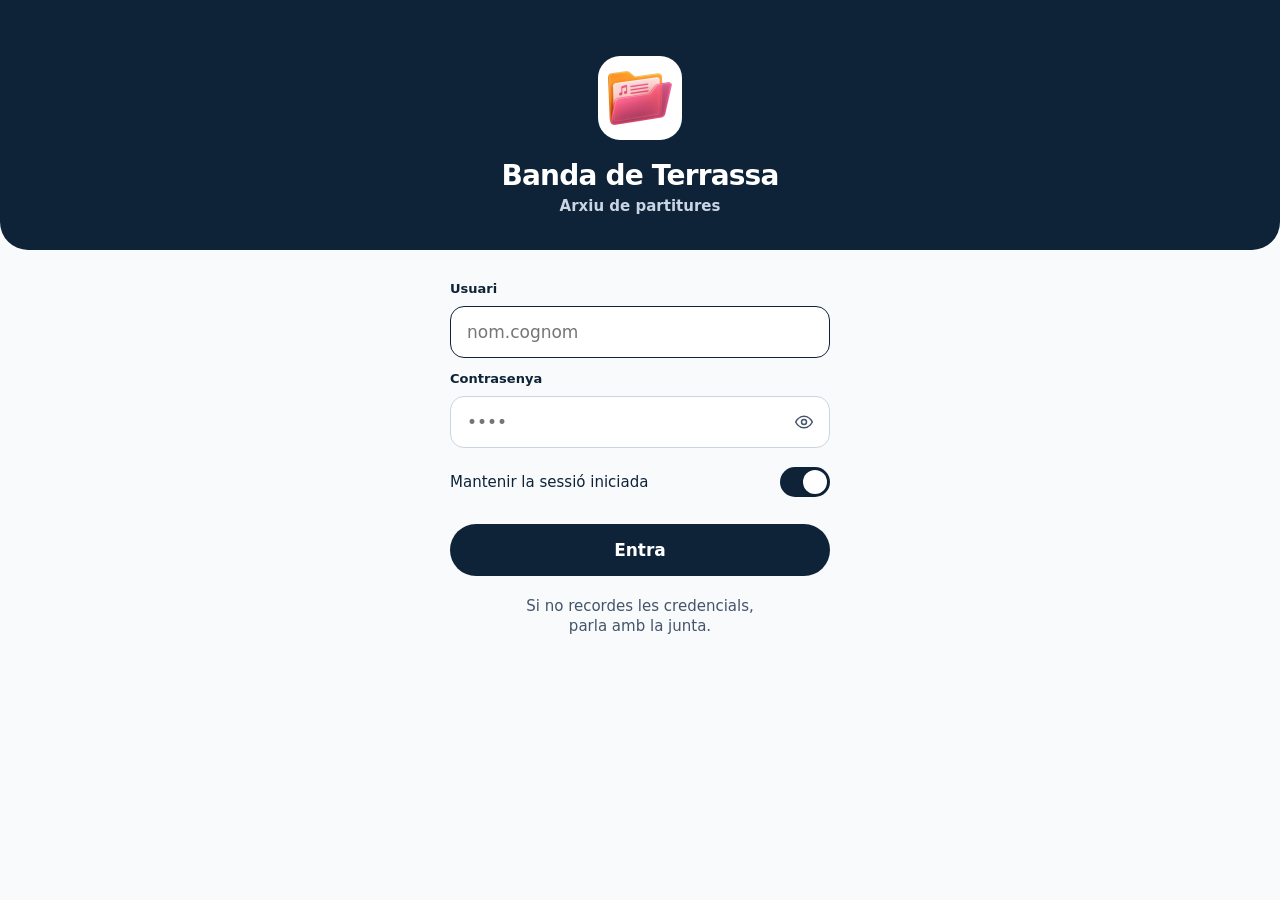
==== index.html @ 01f43d54 "Add files via upload" ====
<!doctype html>
<html lang="ca"><head>
<meta charset="utf-8">
<meta name="viewport" content="width=device-width, initial-scale=1, viewport-fit=cover">
<meta name="theme-color" content="#0E2338">
<title>Arxiu · Banda de Terrassa</title>
<link rel="icon" type="image/png" sizes="16x16" href="favicon-16.png">
<link rel="icon" type="image/png" sizes="32x32" href="favicon-32.png">
<link rel="icon" type="image/png" sizes="192x192" href="favicon-192.png">
<link rel="apple-touch-icon" href="apple-touch-icon.png">
<meta name="apple-mobile-web-app-title" content="Arxiu">
<style>
:root{
  --navy:#0E2338; --bg:#F8FAFC; --surface:#FFFFFF; --ink:#0E2338; --ink-2:#44546A; --ink-3:#586578;
  --rule:#E2E8F0; --line:#CBD5E1; --band:#E6ECF3;
  --ok:#17784A; --warn:#B8860B; --warn-t:#7A5500; --warn-bg:#FBF1D4; --bad:#B3121F; --bad-bg:#FBE4E6;
  --sf:-apple-system,BlinkMacSystemFont,"SF Pro Text","SF Pro Display",system-ui,"Segoe UI",Roboto,sans-serif;
  --shadow-sm:0 1px 2px rgba(14,35,56,.08); --shadow-lg:0 8px 24px rgba(14,35,56,.18), 0 1px 3px rgba(14,35,56,.12);
  --ease-spring:cubic-bezier(.34,1.56,.64,1); --ease-out:cubic-bezier(.16,1,.3,1);
  --safe-t:env(safe-area-inset-top,0px); --safe-b:env(safe-area-inset-bottom,0px);
  color-scheme:light;
}
*{box-sizing:border-box;-webkit-tap-highlight-color:transparent}
html{-webkit-text-size-adjust:100%}
html,body{margin:0;padding:0;background:var(--bg);color:var(--ink);font-family:var(--sf);font-size:15px;line-height:1.4;-webkit-font-smoothing:antialiased}
body.locked{overflow:hidden}
button,input,select,textarea{font:inherit;color:inherit}
button{cursor:pointer}
:focus-visible{outline:2px solid var(--navy);outline-offset:2px;border-radius:6px}
h1,h2,h3,p,ul{margin:0}
.hidden{display:none!important}
.ic{width:22px;height:22px;fill:none;stroke:currentColor;stroke-width:1.9;stroke-linecap:round;stroke-linejoin:round;flex:none}

/* ---------- capçalera ---------- */
.top{position:sticky;top:-62px;z-index:20;background:var(--navy);color:#fff;border-radius:0 0 28px 28px;padding:calc(var(--safe-t) + 14px) 20px 18px}
.top-brand{max-width:680px;margin:0 auto;height:44px;display:flex;align-items:center;justify-content:space-between;gap:10px}
.brand{display:flex;align-items:center;gap:10px;min-width:0}
.lg2{width:40px;height:40px;border-radius:11px;background:#fff;display:grid;place-items:center;flex:none}
.lg2 img{width:32px;height:32px;object-fit:contain}
.brand b{display:block;font:700 17px/20px var(--sf);letter-spacing:-.3px;color:#fff;white-space:nowrap;overflow:hidden;text-overflow:ellipsis}
.brand small{display:block;font:600 13px/16px var(--sf);color:#C9D5E4}
.top-act{display:flex;gap:8px;flex:none}
.qm{width:40px;height:40px;border-radius:20px;border:0;background:rgba(255,255,255,.14);color:#fff;display:grid;place-items:center;font:700 19px/1 var(--sf);flex:none;transition:transform .15s var(--ease-spring)}
.qm:active{transform:scale(.92)}
.qm .ic{width:20px;height:20px}
.pt{max-width:680px;margin:14px auto 0;height:46px;border-radius:23px;background:rgba(255,255,255,.12);display:grid;grid-auto-flow:column;grid-auto-columns:1fr;padding:3px;gap:2px}
.pt button{border:0;background:transparent;border-radius:20px;font:700 15px/1 var(--sf);color:#C9D5E4;transition:background .2s var(--ease-out),color .2s}
.pt button.on{background:#fff;color:var(--navy)}
body[data-screen=config] .pt, body[data-screen=registrar] .pt{display:none}
body[data-screen=config] .top{top:0;padding-bottom:22px}
body[data-screen=registrar] .top{display:none}

main{max-width:680px;margin:0 auto;padding:18px 20px calc(var(--safe-b) + 120px);animation:fadeUp .35s var(--ease-out)}
@keyframes fadeUp{from{opacity:0;transform:translateY(8px)}to{opacity:1;transform:none}}
body[data-screen=registrar] main#mainRegistrar{padding-top:calc(var(--safe-t) + 16px)}

/* ---------- barra inferior flotant ---------- */
.fbar{position:fixed;left:50%;transform:translateX(-50%);bottom:calc(var(--safe-b) + 14px);height:64px;border-radius:32px;background:#fff;box-shadow:var(--shadow-lg);display:flex;padding:6px;gap:4px;z-index:30}
.fbar button{width:72px;border:0;border-radius:26px;display:grid;place-items:center;background:transparent;color:var(--ink-3);transition:background .2s var(--ease-out),color .2s}
.fbar button.on{background:var(--navy);color:#fff}
.fbar .ic{width:26px;height:26px}
body[data-screen=registrar] .fbar{display:none}
.savepill{position:fixed;left:50%;transform:translateX(-50%);bottom:calc(var(--safe-b) + 92px);max-width:calc(100vw - 32px);text-align:center;background:var(--navy);color:#fff;font-size:14px;font-weight:600;padding:10px 16px;border-radius:14px;z-index:90;box-shadow:var(--shadow-lg);opacity:0;pointer-events:none;transition:opacity .25s}
.savepill.show{opacity:1}

/* ---------- cerca, comptador, vista ---------- */
.search{position:relative;display:flex;align-items:center;gap:10px;height:48px;border-radius:24px;background:#fff;border:1px solid var(--line);padding:0 8px 0 18px}
.search input{flex:1;min-width:0;border:0;outline:0;background:transparent;font:400 17px/1 var(--sf);height:46px}
.search input::placeholder{color:var(--ink-3)}
.search:focus-within{border-color:var(--navy)}
.search svg{display:none}
.cfgsearch{height:46px;min-width:0}.cfgsearch input{height:44px;font-size:16px;width:100%;min-width:0}
.search button{border:0;background:transparent;font:700 15px/1 var(--sf);color:var(--navy);height:36px;padding:0 10px;border-radius:18px;display:inline-flex;align-items:center;gap:6px;flex:none}
.fbadge{background:var(--navy);color:#fff;border-radius:10px;font-size:11px;min-width:20px;height:20px;padding:0 6px;display:inline-grid;place-items:center}
.cnt{font:400 13px/18px var(--sf);color:var(--ink-3);margin:10px 4px 0}
.lhrow{display:flex;align-items:center;justify-content:space-between;gap:10px;min-height:48px;padding:6px 0 4px}
.af{font:700 15px/20px var(--sf);min-width:0;display:flex;gap:10px;align-items:baseline;flex:1}
.aft{min-width:0;overflow:hidden;text-overflow:ellipsis;white-space:nowrap;color:var(--ink-2);font-weight:600}
.af button{flex:none;white-space:nowrap}
.af button{border:0;background:transparent;padding:0;color:var(--bad);font:700 15px/20px var(--sf)}
.viewtoggle,.seg{display:flex;border:1px solid var(--line);border-radius:16px;background:#fff;padding:2px;margin-left:auto}
.viewtoggle button{border:0;background:transparent;height:32px;width:44px;border-radius:14px;display:grid;place-items:center;color:var(--ink-2)}
.viewtoggle button.on{background:var(--navy);color:#fff}
.viewtoggle .ic{width:20px;height:20px}
.letter{font:700 13px/1 var(--sf);color:var(--ink-3);margin:18px 4px 8px}
.letter:first-child{margin-top:4px}
.cards{display:flex;flex-direction:column}
#list{padding-right:16px}
.azindex{position:fixed;right:max(2px, calc((100vw - 680px) / 2 - 22px));transform:translateY(-50%);z-index:15;display:flex;flex-direction:column;align-items:center;padding:4px 2px;touch-action:none;user-select:none;-webkit-user-select:none}
.azindex button{border:0;background:transparent;color:var(--navy);font-weight:700;line-height:1;padding:0 6px;min-height:0;display:flex;align-items:center}
.empty{padding:42px 16px;text-align:center;color:var(--ink-3)}
.empty p{margin:0 auto;max-width:36ch;font-size:15px}

/* ---------- targeta d'obra amb marc corbat ---------- */
.fr{display:block;width:100%;text-align:left;background:#fff;border:0;border-radius:16px;border-left:8px solid var(--c,var(--line));padding:13px 16px 13px 14px;margin-bottom:10px;box-shadow:var(--shadow-sm);transition:transform .18s var(--ease-spring)}
.fr[data-id],.fr[data-pid],.fr[data-oid]{cursor:pointer}
.fr[data-id]:active,.fr[data-pid]:active,.fr[data-oid]:active{transform:scale(.985)}
.fr.ok{--c:var(--ok)} .fr.warn{--c:var(--warn)} .fr.bad{--c:var(--bad)} .fr.nv{--c:var(--navy)} .fr.n{--c:var(--line)}
.fr .tt,.tt{font:700 19px/24px var(--sf);letter-spacing:-.4px;overflow-wrap:anywhere}
.fr .who{font:400 15px/20px var(--sf);color:var(--ink-2)}
.fr .st{font:600 13px/18px var(--sf);margin-top:5px;display:flex;align-items:center;gap:7px;flex-wrap:wrap}
.st.ok{color:var(--ink-3)} .st.warn{color:var(--warn-t)} .st.bad{color:var(--bad)}
.fr .loc,.loc{font:400 13px/18px var(--sf);color:var(--ink-3);margin-top:2px}
.flag{font:700 13px/1 var(--sf);color:var(--warn-t);background:var(--warn-bg);border-radius:12px;height:24px;padding:0 10px;display:inline-grid;place-items:center;margin-left:auto}
.fr.cmp{display:flex;align-items:center;justify-content:space-between;gap:10px;padding:11px 14px;margin-bottom:8px}
.fr.cmp .tt{font-size:17px;line-height:22px}
.fr.cmp .st{margin-top:2px}
.fr.cmp .flag{flex:none}
.fr .accbtns{display:flex;gap:8px;margin-top:12px}
.fr .reasons{margin:8px 0 0;padding-left:18px;font-size:13px;color:var(--warn-t);line-height:1.5}
.fr .ct{font:800 15px/20px var(--sf);letter-spacing:-.2px;margin-bottom:2px}
.fr.warn .ct{color:var(--warn-t)}
.fr .kv .i:first-child{border-top:0}
.fr .kv .i:last-child{padding-bottom:2px}
.fr p.t2{font:400 15px/20px var(--sf);color:var(--ink-2)}
.fr ul.t2{padding-left:18px;font:400 15px/21px var(--sf);color:var(--ink-2)}
.fr .row{display:flex;align-items:center;justify-content:space-between;gap:10px}
.fr .row > div{min-width:0}
.fr .row.prow{align-items:center}
.row .main{flex:1;min-width:0}

/* ---------- elements bàsics ---------- */
.btn{height:52px;border-radius:26px;border:0;display:inline-flex;align-items:center;justify-content:center;gap:6px;font:700 17px/1 var(--sf);background:var(--navy);color:#fff;padding:0 22px;transition:transform .2s var(--ease-spring),opacity .12s;text-decoration:none}
.btn:active{transform:scale(.97);opacity:.92}
.btn.o{background:#fff;color:var(--navy);outline:1.5px solid var(--navy);outline-offset:-1.5px}
.btn.s,.btn-sm{height:44px;padding:0 20px;font-size:15px}
.btn.bd{background:#fff;color:var(--bad);outline:1.5px solid var(--bad);outline-offset:-1.5px}
.btn.w{width:100%}
.btn:disabled{opacity:.5}
.pill{font:700 13px/1 var(--sf);height:36px;padding:0 14px;border-radius:18px;display:inline-grid;place-items:center;background:#fff;border:1px solid var(--line);color:var(--navy)}
.ib{width:40px;height:40px;border-radius:20px;border:0;display:grid;place-items:center;outline:1.5px solid var(--line);outline-offset:-1.5px;background:#fff;color:var(--navy);flex:none;transition:transform .15s var(--ease-spring)}
.ib:active{transform:scale(.92)}
.ib.d{color:var(--bad);outline-color:var(--bad)}
.ib .ic{width:20px;height:20px}
.h1{font:800 28px/32px var(--sf);letter-spacing:-.8px}
.sub{font:400 15px/20px var(--sf);color:var(--ink-2);margin-top:6px}
.hint{font:400 13px/18px var(--sf);color:var(--ink-3);margin-top:6px}
.sec-h{font:800 17px/22px var(--sf);letter-spacing:-.3px;margin:22px 0 10px;display:flex;align-items:center;gap:10px}
h3.sec{font:800 17px/22px var(--sf);letter-spacing:-.3px;margin:22px 0 10px}
h3.sec:first-child{margin-top:4px}
.seccnt{font-weight:600;color:var(--ink-2);letter-spacing:0;margin-left:6px}
.kv .i{display:flex;gap:16px;padding:13px 0;border-top:1px solid var(--rule);font:400 15px/20px var(--sf)}
.kv .k{width:128px;color:var(--ink-2);flex:none}
.kv .v{font-weight:600;flex:1;min-width:0;overflow-wrap:anywhere}
.kv .v.bad{color:var(--bad)} .kv .v.warn{color:var(--warn-t)}
.kv .v div + div{margin-top:2px}
.kv .v .sm{display:block;font-weight:400;color:var(--ink-2)}
.ia{font:700 11px/1 var(--sf);letter-spacing:.4px;color:var(--ink-3);outline:1px solid var(--line);outline-offset:-1px;border-radius:6px;padding:4px 6px;flex:none}
.ia.d{color:#C9D5E4;outline-color:rgba(255,255,255,.5)}
.err{background:var(--bad-bg);color:var(--bad);border-radius:12px;padding:10px 12px;font:600 14px/1.35 var(--sf)}

/* ---------- bandes de secció (formularis) ---------- */
.sec{margin-top:26px}
.sec.first{margin-top:22px}
.band{background:var(--band);color:var(--navy);border-radius:12px;border-left:6px solid var(--navy);height:36px;display:flex;align-items:center;padding:0 14px 0 12px;font:800 15px/20px var(--sf);letter-spacing:-.2px;margin-bottom:12px}
.hn,.fl i{font-style:normal;font-weight:400;color:var(--ink-3);margin-left:6px;font-size:13px}
.band .hn{color:var(--ink-2)}
.hn::before,.fl i::before{content:"("} .hn::after,.fl i::after{content:")"}
.fl{display:block;font:700 13px/18px var(--sf);margin:18px 0 8px}
.field{margin:0}
.field:first-child .fl{margin-top:0}
.errtext{display:none;color:var(--bad);font:600 13px/18px var(--sf);margin-top:6px}
.field.err .errtext{display:block}
.field.err .inp2,.field.err .combo-input{border-color:var(--bad)}
.field.err .three, .field.err .chips{outline:1.5px solid var(--bad);outline-offset:4px;border-radius:14px}
.inp2,.textarea,.combo-input,.inp{width:100%;height:52px;border-radius:14px;background:#fff;border:1px solid var(--line);padding:0 16px;font:400 17px/1 var(--sf);outline:none;transition:border-color .15s}
.inp2:focus,.textarea:focus,.combo-input:focus,.inp:focus{border-color:var(--navy)}
.inp2:disabled{opacity:.5}
.textarea{height:auto;min-height:96px;padding:14px 16px;line-height:1.4;resize:vertical}
.three{display:flex;gap:8px}
.three button{flex:1;min-height:52px;border-radius:14px;background:#fff;border:1.5px solid var(--line);font:700 15px/1.1 var(--sf);padding:0 6px;display:grid;place-items:center;text-align:center;transition:background .15s,color .15s,border-color .15s}
.three button.on{background:var(--navy);border-color:var(--navy);color:#fff}
.three button.on.bd{background:var(--bad);border-color:var(--bad)}
.chips{display:flex;flex-wrap:wrap;gap:8px}
.chip{min-height:40px;padding:0 14px;border-radius:20px;background:#fff;border:1.5px solid var(--line);font:700 15px/1 var(--sf);display:inline-flex;align-items:center;gap:6px;transition:background .15s,color .15s,border-color .15s}
.chip:active{transform:scale(.96)}
.chip.on{background:var(--navy);border-color:var(--navy);color:#fff}
.chip.on.bd{background:var(--bad);border-color:var(--bad)}
.chip.add{border-style:dashed;color:var(--navy)}
.chip:disabled{opacity:.4}
.chips.s .chip{min-height:38px}
.addline{display:flex;gap:8px;margin-top:10px}
.addline .inp2{flex:1;height:46px}
.addline .btn{height:46px;font-size:15px;padding:0 18px}
.link{border:0;background:transparent;color:var(--navy);font:700 13px/18px var(--sf);padding:6px 0;text-decoration:underline;text-underline-offset:3px}
.gr{width:100%;display:flex;align-items:center;gap:10px;padding:13px 0;border:0;border-top:1px solid var(--rule);background:transparent;text-align:left;font:700 15px/20px var(--sf)}
.gr > span:first-child{flex:1}
.gr .sm{font-weight:400;color:var(--ink-3);text-align:right;max-width:55%}
.gr .sm.on{font-weight:700;color:var(--bad)}
.gr .ex{color:var(--navy);width:14px;text-align:center}
.grp.dis{opacity:.4;pointer-events:none}
.grp .chips{padding-bottom:10px}
.steps{display:flex;gap:8px;align-items:center;margin-top:16px}
.steps b{width:28px;height:28px;border-radius:8px;border:1.5px solid var(--line);color:var(--ink-3);display:grid;place-items:center;font:800 13px/1 var(--sf)}
.steps b.on{background:var(--navy);color:#fff;border-color:var(--navy)}
.steps b.done{border-color:var(--ok);color:var(--ok)}
.steps i{flex:1;height:2px;background:var(--line);max-width:36px}
.foot{position:fixed;left:0;right:0;bottom:0;z-index:25;padding:14px 20px calc(var(--safe-b) + 18px);background:linear-gradient(to bottom,rgba(248,250,252,0),var(--bg) 22px);display:flex;gap:10px}
.foot .btn{flex:1}
.foot .back{flex:0 0 112px}
.foot-in{max-width:680px;margin:0 auto;width:100%;display:flex;gap:10px}
.foot-in .btn{flex:1} .foot-in .back{flex:0 0 112px}
.ctl{display:flex;justify-content:space-between;align-items:center}

/* ---------- pàgines a pantalla completa (fitxa, projecte, edició) ---------- */
.page{position:fixed;inset:0;z-index:50;background:var(--bg);overflow-y:auto;overscroll-behavior:contain;animation:pageIn .28s var(--ease-out)}
@keyframes pageIn{from{opacity:.4;transform:translateY(18px)}to{opacity:1;transform:none}}
.phead{background:var(--navy);color:#fff;border-radius:0 0 28px 28px;padding:calc(var(--safe-t) + 14px) 20px 24px}
.phead-in,.pbody{max-width:680px;margin:0 auto}
.ptop{display:flex;justify-content:space-between;align-items:center;height:44px}
.ptitle{display:flex;align-items:center;gap:10px;margin-top:14px;flex-wrap:wrap}
.ptitle h1{font:800 28px/32px var(--sf);letter-spacing:-.8px;color:#fff;overflow-wrap:anywhere}
.pwho{font:400 17px/22px var(--sf);color:#C9D5E4;margin-top:6px}
.pbody{padding:20px 20px calc(var(--safe-b) + 120px)}
.pbody.light{padding-top:calc(var(--safe-t) + 14px)}
.ptop.light{margin-bottom:14px}
.pbody .fr{margin-bottom:12px}
.pbody .fr .btn{margin-top:12px}
.sticky-foot{position:sticky;bottom:0;z-index:5;padding:14px 20px calc(var(--safe-b) + 18px);background:linear-gradient(to bottom,rgba(248,250,252,0),var(--bg) 22px)}
.sticky-foot .foot-in{max-width:680px}
.pickl{display:flex;flex-direction:column;background:#fff;border:1px solid var(--line);border-radius:14px;box-shadow:var(--shadow-sm);overflow:hidden;margin:8px 0 6px}
.pickrow{display:flex;align-items:center;gap:10px;min-height:56px;padding:8px 14px;border:0;border-top:1px solid var(--rule);background:transparent;text-align:left}
.pickrow:first-child{border-top:0}
.pickrow:active{background:var(--band)}
.pickrow .main{flex:1;min-width:0;display:flex;flex-direction:column}
.pickrow .title{font-weight:700;font-size:15px}
.pickrow .authors{font-size:13px;color:var(--ink-3);white-space:nowrap;overflow:hidden;text-overflow:ellipsis}
.pickplus{width:30px;height:30px;border-radius:50%;background:var(--navy);color:#fff;display:grid;place-items:center;font-weight:700;font-size:18px;flex:none}
.note-line{background:var(--band);border-radius:12px;padding:10px 12px;font:400 14px/20px var(--sf);color:var(--ink-2);margin-top:12px}
.revitem{display:flex;align-items:flex-start;gap:10px;padding:10px 0;border-top:1px solid rgba(122,85,0,.18);cursor:pointer;font:400 14px/20px var(--sf);color:var(--ink-2)}
.revitem input{flex:none;width:20px;height:20px;margin:1px 0 0;accent-color:var(--ok)}

/* ---------- fulls modals (filtres, ajuda, edicions petites) ---------- */
.sheet-bg{position:fixed;inset:0;background:rgba(14,35,56,.45);backdrop-filter:blur(3px);-webkit-backdrop-filter:blur(3px);z-index:60;display:flex;align-items:flex-end;justify-content:center;height:100%;height:100dvh;animation:fadeIn .18s ease}
@keyframes fadeIn{from{opacity:0}to{opacity:1}}
.sheet{background:#fff;width:calc(100% - 16px);max-width:600px;margin-bottom:8px;border-radius:32px;max-height:calc(100dvh - 92px);overflow-y:auto;overscroll-behavior:contain;padding:20px 20px 0;animation:sheetUp .32s var(--ease-spring)}
@keyframes sheetUp{from{transform:translateY(28px);opacity:.6}to{transform:none;opacity:1}}
.sheet-head{display:flex;align-items:flex-start;justify-content:space-between;gap:10px;position:sticky;top:-20px;background:#fff;z-index:2;padding:0 0 12px;margin-top:0}
.sheet-head .htxt{flex:1;min-width:0}
.sheet-head h2{font:800 28px/32px var(--sf);letter-spacing:-.8px}
.sheet-head .hsub{font:400 15px/20px var(--sf);color:var(--ink-2);margin-top:4px}
.sheet-close{border:1px solid var(--line);background:#fff;height:36px;padding:0 14px;border-radius:18px;display:grid;place-items:center;color:var(--navy);flex:none;font:700 13px/1 var(--sf)}
.sheet-close svg{display:none}
.sheet-close::after{content:"Tanca"}
.sheet-body{padding:4px 0 24px}
.sheet .btnbar,.btnbar{display:flex;gap:10px;position:sticky;bottom:0;z-index:3;background:linear-gradient(to bottom,rgba(255,255,255,0),#fff 16px);padding:16px 0 calc(var(--safe-b) + 16px)}
.btnbar .btn{flex:1}
.sheet .field{margin-bottom:14px}
.sheet .field label{display:block;font:700 13px/18px var(--sf);margin:0 0 8px}
.sheet .field label .opt{font-weight:400;color:var(--ink-3);font-size:13px}
.sheet .input{width:100%;height:52px;border-radius:14px;background:#fff;border:1px solid var(--line);padding:0 16px;font:400 17px/1 var(--sf);outline:none}
.sheet .input:focus{border-color:var(--navy)}
.fgroup{margin-top:4px}
.fgroup .fl{margin-top:18px}
.restsum{list-style:none;margin:4px 0 12px;padding:0;border-top:1px solid var(--rule)}
.restsum li{display:flex;justify-content:space-between;gap:12px;padding:12px 0;font-size:15px;border-bottom:1px solid var(--rule)}
.restsum b{font-variant-numeric:tabular-nums}
.help-intro{background:var(--band);border-radius:14px;padding:12px 14px;font-size:14px;color:var(--ink-2);margin:6px 0}
.help-h{font:800 17px/22px var(--sf);letter-spacing:-.3px;margin:22px 0 6px}
.help-row{display:flex;gap:12px;align-items:flex-start;padding:12px 0;border-top:1px solid var(--rule)}
.help-h + .help-row{border-top:0}
.help-row > div{font:400 14px/20px var(--sf);color:var(--ink-2)}
.help-row b{display:block;color:var(--ink);font:700 15px/20px var(--sf);margin-bottom:2px}
.swatch{width:6px;height:44px;border-radius:8px;flex:none;background:var(--c)}
.swatch.ok{--c:var(--ok)} .swatch.bad{--c:var(--bad)} .swatch.warn{--c:var(--warn)} .swatch.nv{--c:var(--navy)}
.logline{display:flex;align-items:center;justify-content:space-between;gap:10px;margin-top:22px;padding-top:14px;border-top:1px solid var(--rule);font:400 14px/20px var(--sf);color:var(--ink-2)}

/* ---------- combobox ---------- */
.combo{position:relative}
.combo-arrow{position:absolute;right:16px;top:26px;transform:translateY(-50%);color:var(--ink-3);pointer-events:none}
.combo-input{padding-right:40px}
.combo-panel{background:#fff;border:1px solid var(--line);border-radius:14px;box-shadow:var(--shadow-lg);max-height:260px;overflow-y:auto;z-index:200}
.combo-opt{min-height:48px;padding:10px 16px;font:400 15px/20px var(--sf);cursor:pointer;display:flex;align-items:center;border-top:1px solid var(--rule)}
.combo-opt:first-child{border-top:0}
.combo-opt:hover{background:var(--band)}
.combo-opt.create{color:var(--navy);font-weight:700}
.combo-empty{padding:14px;color:var(--ink-3);font-size:14px;text-align:center}
.selectedchips{display:flex;flex-wrap:wrap;gap:8px;margin-top:10px}
.selchip{display:inline-flex;align-items:center;gap:6px;background:var(--navy);color:#fff;border-radius:20px;padding:0 6px 0 14px;min-height:40px;font:700 15px/1 var(--sf)}
.selchip button{border:0;background:rgba(255,255,255,.18);width:28px;height:28px;border-radius:50%;display:grid;place-items:center;color:#fff;font-size:11px}

/* ---------- feina pendent i configuració ---------- */
.task{border-top:1px solid var(--rule)}
.taskhead{width:100%;display:flex;align-items:center;gap:12px;min-height:64px;padding:12px 0;border:0;background:transparent;text-align:left}
.tasktxt{flex:1;min-width:0;display:flex;flex-direction:column;gap:2px}
.tasktitle{font:700 17px/22px var(--sf);letter-spacing:-.3px}
.taskdesc{font:400 13px/18px var(--sf);color:var(--ink-3)}
.taskhead .count{font:700 15px/1 var(--sf);min-width:40px;height:30px;padding:0 10px;border-radius:15px;border:1px solid var(--line);background:#fff;display:grid;place-items:center;flex:none}
.taskcaret{color:var(--navy);flex:none;transition:transform .25s var(--ease-out)}
.task.open .taskcaret{transform:rotate(180deg)}
.taskbody{padding:4px 0 10px}
.taskbody h3.sec{font-size:15px;margin-top:14px}
.cfgpanel{padding:4px 0 14px}
.cfgtools{display:flex;gap:8px;align-items:center}
.cfgsearch{flex:1;margin:0}
.cfgpanel .addrow,.addrow{display:flex;gap:8px;margin-top:10px}
.addrow .input{flex:1;height:46px;border-radius:14px;border:1px solid var(--line);padding:0 16px;font:400 17px/1 var(--sf);outline:none;background:#fff}
.addrow .btn{height:46px;flex:none;font-size:15px}
.cfglist{margin-top:10px;max-height:420px;overflow-y:auto}
.cfgrow{display:flex;align-items:center;justify-content:space-between;gap:10px;padding:10px 0;border-top:1px solid var(--rule)}
.cfgname{flex:1;min-width:0}
.cfgname .nm{font:600 15px/20px var(--sf);overflow-wrap:anywhere}
.cfgname .meta{font:400 13px/18px var(--sf);color:var(--ink-3)}
.cfgacts{display:flex;gap:8px;flex:none}
.cfgempty{padding:16px;text-align:center;color:var(--ink-3)}
.iconbtn{width:40px;height:40px;border-radius:20px;border:0;display:grid;place-items:center;outline:1.5px solid var(--line);outline-offset:-1.5px;background:#fff;color:var(--navy);transition:transform .15s var(--ease-spring)}
.iconbtn:active{transform:scale(.92)}
.iconbtn.danger{color:var(--bad);outline-color:var(--bad)}
.cfgnote{font:400 13px/18px var(--sf);color:var(--ink-3);margin-top:14px}
.exportbox{display:flex;flex-direction:column;gap:10px}
.exportbox .btnrow{display:flex;flex-direction:column;gap:10px}
.exportbox .btn{width:100%}
.exportbox .btn.restore{background:#fff;color:var(--bad);outline:1.5px solid var(--bad);outline-offset:-1.5px}
.exportbox p{font:400 13px/18px var(--sf);color:var(--ink-3)}
.btn.btn-danger-ghost{background:#fff;color:var(--bad);outline:1.5px solid var(--bad);outline-offset:-1.5px}
.btn.primary{background:var(--navy);color:#fff}
.btn.ghost{background:transparent;color:var(--navy)}
.btn.pill-dark{margin:2px 0 6px;width:100%}

/* ---------- inici de sessió ---------- */
body.auth > .top, body.auth > main, body.auth > .fbar, body.auth #azindex{display:none!important}
.login{min-height:100vh;min-height:100svh;background:var(--bg);display:flex;flex-direction:column}
.lhead{background:var(--navy);color:#fff;text-align:center;border-radius:0 0 28px 28px;padding:calc(var(--safe-t) + 56px) 20px 34px}
.logo-big{width:84px;height:84px;border-radius:22px;background:#fff;display:grid;place-items:center;margin:0 auto 20px}
.logo-big img{width:64px;height:64px;object-fit:contain}
.login-h1{font:800 28px/32px var(--sf);letter-spacing:-.8px;color:#fff}
.lsub{font:600 15px/20px var(--sf);color:#C9D5E4;margin-top:4px}
.lbody{width:min(100%,420px);margin:0 auto;padding:30px 20px 40px;display:flex;flex-direction:column;gap:6px}
.lbody form{display:grid;gap:12px}
.lbody .lmuted{text-align:center;color:var(--ink-3)}
.login-foot{text-align:center;font:400 15px/20px var(--sf);color:var(--ink-2);margin-top:14px}
.lfield{display:grid;gap:8px;min-width:0}
.lfield > span{font:700 13px/18px var(--sf)}
.pass-wrap{position:relative}
.pass-wrap .inp{padding-right:48px}
.pass-toggle{position:absolute;right:6px;top:50%;transform:translateY(-50%);width:40px;height:40px;border:0;background:transparent;border-radius:50%;display:grid;place-items:center;color:var(--ink-2)}
.pass-toggle svg{width:20px;height:20px;stroke:currentColor;fill:none;stroke-width:1.8;stroke-linecap:round;stroke-linejoin:round}
.pass-toggle .slash{opacity:0} .pass-toggle[aria-pressed="true"] .slash{opacity:1}
.toggle-row{display:flex;justify-content:space-between;align-items:center;gap:12px;min-height:44px;font:400 15px/20px var(--sf)}
.switch{position:relative;width:50px;height:30px;flex:none}
.switch input{position:absolute;opacity:0;inset:0;margin:0;cursor:pointer}
.switch span{position:absolute;inset:0;border-radius:15px;background:var(--line);transition:background .15s;pointer-events:none}
.switch span::after{content:"";position:absolute;top:3px;left:3px;width:24px;height:24px;border-radius:12px;background:#fff;box-shadow:0 1px 3px rgba(0,0,0,.25);transition:transform .15s}
.switch input:checked + span{background:var(--navy)}
.switch input:checked + span::after{transform:translateX(20px)}
.lbody .btn{width:100%;margin-top:8px}

@media (prefers-reduced-motion:reduce){ *,*::before,*::after{animation:none!important;transition:none!important} }
</style>
</head>
<body data-screen="consultar">

<header class="top" id="top">
  <div class="top-brand">
    <div class="brand"><span class="lg2"><img src="logo.png" alt="Arxiu"></span><div><b id="topTitle">Banda de Terrassa</b><small id="topSub">Arxiu</small></div></div>
    <div class="top-act">
      <button class="qm" id="logoutBtn" aria-label="Tanca la sessió"><svg class="ic" viewBox="0 0 24 24"><path d="M15 8V6a2 2 0 0 0-2-2H6a2 2 0 0 0-2 2v12a2 2 0 0 0 2 2h7a2 2 0 0 0 2-2v-2"/><path d="M9 12h11m0 0-3-3m3 3-3 3"/></svg></button>
      <button class="qm" id="helpBtn" aria-label="Com funciona l'arxiu">?</button>
    </div>
  </div>
  <div class="pt" id="subviewCtl">
    <button data-sub="biblioteca" class="on">Obres</button>
    <button data-sub="projectes">Projectes</button>
    <button data-sub="pendents">Per revisar</button>
  </div>
</header>

<main id="mainConsultar">
  <div id="subBiblioteca">
    <div class="search">
      <input id="searchInput" type="text" placeholder="Cerca per títol, autor o projecte" autocomplete="off" enterkeyhint="search">
      <button id="openFilters" aria-label="Filtres">Filtres<span class="fbadge hidden" id="filterCountBadge">0</span></button>
    </div>
    <div class="cnt" id="resultCount"></div>
    <div class="lhrow" id="lhrow">
      <div class="af" id="activeFilters"></div>
      <div class="viewtoggle" role="group" aria-label="Vista">
        <button data-view="ampliada" aria-label="Vista ampliada"><svg class="ic" viewBox="0 0 24 24"><rect x="4" y="4" width="16" height="7" rx="2"/><rect x="4" y="13" width="16" height="7" rx="2"/></svg></button>
        <button data-view="compacta" aria-label="Vista compacta"><svg class="ic" viewBox="0 0 24 24"><path d="M4 6h16M4 12h16M4 18h16"/></svg></button>
      </div>
    </div>
    <div class="list" id="list"></div>
    <div class="empty hidden" id="emptyState"><p>Cap obra coincideix amb la cerca o els filtres.</p></div>
  </div>
  <div id="subProjectes" class="hidden"></div>
  <div id="subPendents" class="hidden"></div>
</main>

<main class="hidden" id="mainRegistrar"><div id="registrarForm"></div></main>

<main class="hidden" id="mainConfig"><div id="configBody"></div></main>

<nav class="fbar" aria-label="Seccions">
  <button data-screen="consultar" id="navConsultar" aria-label="Arxiu"><svg class="ic" viewBox="0 0 24 24"><path d="M4 19.5A2.5 2.5 0 0 1 6.5 17H20"/><path d="M6.5 2H20v20H6.5A2.5 2.5 0 0 1 4 19.5v-15A2.5 2.5 0 0 1 6.5 2z"/></svg></button>
  <button data-screen="registrar" id="navRegistrar" aria-label="Registrar"><svg class="ic" viewBox="0 0 24 24"><path d="M12 5v14M5 12h14"/></svg></button>
  <button data-screen="config" id="navConfig" aria-label="Configuració"><svg class="ic" viewBox="0 0 24 24"><circle cx="12" cy="12" r="3"/><path d="M19.4 15a1.65 1.65 0 0 0 .33 1.82l.06.06a2 2 0 0 1 0 2.83 2 2 0 0 1-2.83 0l-.06-.06a1.65 1.65 0 0 0-1.82-.33 1.65 1.65 0 0 0-1 1.51V21a2 2 0 0 1-2 2 2 2 0 0 1-2-2v-.09A1.65 1.65 0 0 0 9 19.4a1.65 1.65 0 0 0-1.82.33l-.06.06a2 2 0 0 1-2.83 0 2 2 0 0 1 0-2.83l.06-.06a1.65 1.65 0 0 0 .33-1.82 1.65 1.65 0 0 0-1.51-1H3a2 2 0 0 1-2-2 2 2 0 0 1 2-2h.09A1.65 1.65 0 0 0 4.6 9a1.65 1.65 0 0 0-.33-1.82l-.06-.06a2 2 0 0 1 0-2.83 2 2 0 0 1 2.83 0l.06.06a1.65 1.65 0 0 0 1.82.33H9a1.65 1.65 0 0 0 1-1.51V3a2 2 0 0 1 2-2 2 2 0 0 1 2 2v.09a1.65 1.65 0 0 0 1 1.51 1.65 1.65 0 0 0 1.82-.33l.06-.06a2 2 0 0 1 2.83 0 2 2 0 0 1 0 2.83l-.06.06a1.65 1.65 0 0 0-.33 1.82V9a1.65 1.65 0 0 0 1.51 1H21a2 2 0 0 1 2 2 2 2 0 0 1-2 2h-.09a1.65 1.65 0 0 0-1.51 1z"/></svg></button>
</nav>

<div class="savepill" id="savePill">Desat</div>

<script>


const STANDARD_ORDER = ["Flautí","Flauta","Oboè","Fagot","Clarinet","Clarinet baix","Saxo alt","Saxo tenor","Saxo baríton","Trompa","Trompeta","Trombó","Bombardí","Tuba","Percussió"];

const STATE = {
  pieces: [],   // es carreguen del servidor en entrar
  catalogs: {estils:[], autors:[], arranjadors:[], parts:[], instrumentsExterns:[], projectes:[], ubicacions:[]},
  role: 'gestio', // 'musica' | 'gestio' — demo-only toggle until real accounts exist
  screen: 'consultar',
  filters: { q:'', estil:null, projecte:null, any:null, estat:null, general:null, ubicacio:null, lloc:null, original:null, instrExtern:null },
  view: (()=>{ try{ return localStorage.getItem('arxiu.vista')==='compacta' ? 'compacta' : 'ampliada'; }catch(e){ return 'ampliada'; } })(),
};

function norm(s){ return (s||'').toString().toLowerCase().normalize('NFD').replace(/[\u0300-\u036f]/g,''); }
function esc(s){ return (s||'').toString().replace(/[&<>"']/g, m=>({'&':'&amp;','<':'&lt;','>':'&gt;','"':'&quot;',"'":'&#39;'}[m])); }
function uid(prefix){ return prefix+'_'+Math.random().toString(36).slice(2,9); }

/* ---------- nou sistema d'estat (5 etiquetes) ---------- */
function detailParts(p){
  if(p.totesFaltenParts) return 'totes';
  const clean = arr => (arr||[]).filter(x => x && x.trim().toUpperCase()!=='TOT');
  const auto = clean(p.partsNoDetectades);
  if(auto.length) return auto.join(', ');
  const manual = clean(p.faltenInventari);
  if(manual.length) return manual.join(', ');
  return '';
}
function missingCount(p){
  if(p.partsNoDetectades&&p.partsNoDetectades.length) return p.partsNoDetectades.length;
  if(p.faltenInventari&&p.faltenInventari.length) return p.faltenInventari.length;
  return 0;
}
function partsSeverity(p){
  if(p.estatParts !== 'Falten parts') return null;
  if(p.totesFaltenParts) return 'severe';
  const mcAuto = (p.partsNoDetectades||[]).length;
  const mcManual = (p.faltenInventari||[]).length;
  if(mcAuto > 0) return mcAuto <= 4 ? 'forgivable' : 'severe';
  if(mcManual > 0) return 'severe'; // font humana (Excel/Word) — mai es perdona, per poc que sigui
  return 'severe'; // "Falten parts" sense cap detall concret — es tracta amb cautela
}
/* ---------- estats de l'obra ----------
   Cada obra té dues facetes: la partitura general (G) i les parts de la banda (P).
   Cada faceta pot ser: 'ok' (la tenim), 'falta' o '?' (no ho sabem, «No ho sé»).
   Capa 1 — estat principal (una sola etiqueta): combina G i P. El vermell (el que falta) mana sobre el groc (sense verificar).
   Si l'estat és vermell i l'altra faceta és «No ho sé», se'n mostra una segona etiqueta del mateix nivell (groga).
   Capa 2 — etiqueta secundària: «Cal revisar».
   Ubicació — a la targeta, una línia petita només quan és en físic; a la fitxa, Al Box / En físic.
   Per canviar un nom o un color, només cal tocar aquestes taules. */
const ESTATS = {
  'complet':           {label:'Completa',                cls:'ok'},
  'falta-general':     {label:'Falta la general',        cls:'bad'},
  'falten':            {label:'Falten parts',            cls:'bad'},
  'falta-tot':         {label:'Falta la general i parts',cls:'bad'},
  'verificar':         {label:'Per verificar',           cls:'warn'},
  'verificar-general': {label:'General sense verificar', cls:'warn'},
  'verificar-parts':   {label:'Parts sense verificar',   cls:'warn'},
};
const FACETA = {  // com es mostra cada faceta a la fitxa i als filtres
  general: {ok:{label:'Sí', cls:'ok'},        falta:{label:'Falta', cls:'bad'},  '?':{label:'Per verificar', cls:'warn'}},
  parts:   {ok:{label:'Completes', cls:'ok'}, falta:{label:'Falten', cls:'bad'}, '?':{label:'Per verificar', cls:'warn'}},
};
function facets(p){
  const sev = partsSeverity(p);
  return {
    G: p.general==='si' ? 'ok' : p.general==='no' ? 'falta' : '?',
    P: (p.estatParts==='Completa' || sev==='forgivable') ? 'ok' : sev==='severe' ? 'falta' : '?',
    sev,
  };
}
function stateKey(G, P){
  if(G==='falta' && P==='falta') return 'falta-tot';
  if(G==='falta') return 'falta-general';
  if(P==='falta') return 'falten';
  if(G==='?' && P==='?') return 'verificar';
  if(G==='?') return 'verificar-general';
  if(P==='?') return 'verificar-parts';
  return 'complet';
}
function obraState(p){
  const {G, P, sev} = facets(p);
  const key = stateKey(G, P);
  // quan l'estat és vermell, la faceta desconeguda passa a la capa 2
  const extra = (G==='falta' && P==='?') ? ESTATS['verificar-parts'].label
              : (P==='falta' && G==='?') ? ESTATS['verificar-general'].label : '';

  return {key, ...ESTATS[key], G, P, sev, extra, detail: P==='falta' ? detailParts(p) : ''};
}
function stateText(st){ return st.label + (st.extra ? ' · '+st.extra : ''); }
/* ---------- notes de la fitxa ----------
   Tres blocs amb regles fixes.
   · Cal revisar       — incidències que requereixen feina; activen l'etiqueta i surten a «Per revisar».
   · Sobre la partitura — descripció del material (quin tipus de general hi ha, què conté la carpeta…).
   · A tenir en compte  — informació de servei: què falta comprovar, registres pendents, autoria buida.
   Les notes internes de la importació no es mostren. */
const NOTE_RULES = [  // s'aplica la primera que coincideix; si cap coincideix → «Sobre la partitura»
  {re:/^Unificada amb|^segons inventari\.?$/i, to:'ocult'},
  {re:/\.rar\b|\bzip\b|descomprimir|cal revisar/i, to:'revisar'},
];
function classifyNote(n){ const r = NOTE_RULES.find(r=>r.re.test(n)); return r ? r.to : 'partitura'; }
function obraNotes(p){
  const out = {revisar:[], partitura:[], compte:[]};
  const {G, P} = facets(p);
  // Cal revisar
  out.revisar = revisioItems(p).map(x=> x.text);
  // Sobre la partitura / notes de la importació
  (p.revisioNota||[]).forEach(n=>{ if(classifyNote(n)==='partitura') out.partitura.push(n); });
  if(p.notaPaperRevisada && p.notaPaperRevisada.length) out.partitura.push('Nota de l\'inventari en paper: «'+p.notaPaperRevisada.join('; ')+'».');
  // A tenir en compte
  if(p.nomesFisicPendent && (G==='?' || P==='?')) out.compte.push('Només registrada a l\'inventari en paper. Cal comprovar l\'inventari físic.');
  else {
    if(P==='?') out.compte.push('No s\'ha comprovat si hi ha totes les parts.');
    if(G==='?') out.compte.push('No s\'ha comprovat si hi ha la partitura general.');
  }
  if(p.pendentAcceptacio) out.compte.push('Registrada per '+(p.registradaPer||'un músic')+(p.dataRegistre? ' el '+p.dataRegistre : '')+' — pendent d\'aprovació.');
  if(!p.composer && !p.arranger) out.compte.push('No consta ni el compositor ni l\'arranjador.');
  else if(!p.composer) out.compte.push('No consta el compositor.');
  return out;
}
/* incidències de «Cal revisar»: cadascuna té una clau perquè es pugui marcar com a revisada */
function revisioItems(p){
  const out = [];
  if(p.autoriaConflicte) out.push({key:'autoria', text:'El compositor o l\'arranjador no coincideix entre les diverses còpies d\'aquesta obra — cal confirmar quin és el correcte.'});
  if(p.arranjadorRevisar) out.push({key:'arranjador', text:'El nom de l\'arranjador no s\'ha pogut normalitzar.'});
  if(p.notaPaper && p.notaPaper.length) out.push({key:'paper', text:'Hi ha una nota de l\'inventari en paper pendent de revisar: «'+p.notaPaper.join('; ')+'».'});
  (p.revisioNota||[]).forEach(n=>{ if(classifyNote(n)==='revisar') out.push({key:'nota:'+n, text:n}); });
  return out;
}
/* marca com a revisades les incidències indicades (totes si no se'n passa cap) */
function marcaRevisada(p, keys){
  keys = keys || revisioItems(p).map(x=> x.key);
  if(!keys.length) return;
  keys.forEach(k=>{
    if(k==='autoria') p.autoriaConflicte = false;
    else if(k==='arranjador') p.arranjadorRevisar = false;
    else if(k==='paper'){ p.notaPaperRevisada = [...(p.notaPaperRevisada||[]), ...(p.notaPaper||[])]; p.notaPaper = []; }
    else if(k.startsWith('nota:')){ const n = k.slice(5); p.revisioNota = (p.revisioNota||[]).filter(x=> x!==n); p.revisioFeta = [...(p.revisioFeta||[]), n]; }
  });
  p.revisada = {per: STATE.user ? STATE.user.name : '', data: new Date().toLocaleDateString('ca-ES', {day:'numeric', month:'long', year:'numeric'})};
}
/* marca «Detecció per IA»: dades obtingudes automàticament (poden tenir errors) */
function deteccioIA(p){ return !!p.origenIA || partsSeverity(p)==='forgivable'; }
function needsReview(p){ return obraNotes(p).revisar.length>0; }
function isDigital(p){ return !!p.escanejada || (p.fileCount||0)>0; }
function isFisic(p){ return !!p.enPaper || (p.ubicacioFisica&&p.ubicacioFisica.length>0); }
/* on és cada cosa: la general i les parts, cadascuna Al Box i/o En físic */
function placesOf(p){
  const base = [isDigital(p)&&'box', isFisic(p)&&'fisic'].filter(Boolean);
  return { g: p.generalNomesFisic ? ['fisic'] : base, p: p.partsNomesFisic ? ['fisic'] : base };
}
const PLACE_LABEL = {box:'Al Box', fisic:'En físic'};
function placesText(arr){ return arr.map((x,i)=> i ? PLACE_LABEL[x].toLowerCase() : PLACE_LABEL[x]).join(' i '); }

/* ---------- icones i targeta d'obra (marc corbat de color) ---------- */
const I = {
  back:'<svg class="ic" viewBox="0 0 24 24"><path d="M15 18l-6-6 6-6"/></svg>',
  edit:'<svg class="ic" viewBox="0 0 24 24"><path d="M17 3a2.83 2.83 0 1 1 4 4L7.5 20.5 2 22l1.5-5.5L17 3z"/></svg>',
  trash:'<svg class="ic" viewBox="0 0 24 24"><path d="M3 6h18"/><path d="M19 6l-1 14a2 2 0 0 1-2 2H8a2 2 0 0 1-2-2L5 6"/><path d="M10 11v6M14 11v6"/><path d="M9 6V4a1 1 0 0 1 1-1h4a1 1 0 0 1 1 1v2"/></svg>',
  close:'<svg width="18" height="18" viewBox="0 0 24 24" fill="none"><path d="M6 6l12 12M18 6L6 18" stroke="currentColor" stroke-width="2" stroke-linecap="round"/></svg>',
};
const ICO_CHEVRON = '';
function unlockBody(){ if(!document.querySelector('.page, .sheet-bg')) document.body.classList.remove('locked'); }
/* línia d'ubicació de la targeta: només quan alguna cosa és només en físic (si és al Box, primer es busca allà) */
function locLineHtml(p){
  if(!isFisic(p)) return '';
  const what = !isDigital(p) ? ['En físic']
    : [p.generalNomesFisic && facets(p).G!=='falta' && 'General només en físic', p.partsNomesFisic && facets(p).P!=='falta' && 'Parts només en físic'].filter(Boolean);
  if(!what.length) return '';
  const bits = [...what, (p.ubicacioFisica||[]).join(', ') || 'lloc sense indicar'];
  return `<div class="loc">${esc(bits.join(' · '))}</div>`;
}
/* text de l'estat: «Falten parts» (si falten totes) o «Falten parts · Clarinet, Trompeta» (si en falten de concretes) */
function stFull(st){
  const det = st.detail && st.detail!=='totes' ? ' · '+st.detail : '';
  return st.label + det + (st.extra ? ' · '+st.extra : '');
}
/* línies d'ubicació (fitxa) */
function placeLines(p){
  const d = isDigital(p), f = isFisic(p), out = [];
  if(d) out.push('Al Box');
  if(f) out.push('En físic · '+((p.ubicacioFisica||[]).join(', ') || 'lloc sense indicar'));
  if(d && f){ if(p.generalNomesFisic && facets(p).G!=='falta') out.push('General només en físic'); if(p.partsNomesFisic && facets(p).P!=='falta') out.push('Parts només en físic'); }
  return out.length ? out.map(x=>`<div>${esc(x)}</div>`).join('') : '<span class="sm">No consta enlloc</span>';
}
/* targeta d'obra (arxiu i feina pendent): el color de l'estat és el marc de l'esquerra */
function obraCardHtml(p, opts={}){
  const st = obraState(p);
  const authors = [p.composer, p.arranger?('Arr. '+p.arranger):''].filter(Boolean).join(' · ');
  const idAttr = opts.preview ? '' : `data-id="${esc(p.id)}" role="button" tabindex="0"`;
  return `<div class="fr ${st.cls}" ${idAttr}>
    <div class="tt">${esc(p.title)}</div>
    ${authors?`<div class="who">${esc(authors)}</div>`:''}
    <div class="st ${st.cls}">${esc(stFull(st))}${needsReview(p)?'<span class="flag">Cal revisar</span>':''}</div>
    ${locLineHtml(p)}
    ${opts.reasons ? `<ul class="reasons">${obraNotes(p).revisar.map(r=>`<li>${esc(r)}</li>`).join('')}</ul>` : ''}
    ${opts.accept ? `<div class="accbtns"><button class="btn s" data-accept="${esc(p.id)}">Accepta</button><button class="btn s bd" data-reject="${esc(p.id)}">Elimina</button></div>` : ''}
  </div>`;
}
function bindCards(root, open){
  open = open || openObraSmart;
  root.querySelectorAll('.fr[data-id]').forEach(c=>{
    c.addEventListener('click', ()=> open(c.dataset.id));
    c.addEventListener('keydown', e=>{ if(e.key==='Enter'||e.key===' '){ e.preventDefault(); open(c.dataset.id); } });
  });
}
function refreshViews(){
  renderList();
  if(STATE.subview==='pendents') renderPendentsView();
  if(STATE.subview==='projectes') renderProjectesView();
  if(STATE.sheetRefresh) STATE.sheetRefresh();  // fitxa de projecte oberta
}


/* ---------- servidor (Supabase, projecte «arxiu») ----------
   Les dades només es poden llegir i desar amb una sessió oberta. El servidor comprova
   el rol: amb Consulta només es poden registrar obres noves. */
const ARXIU_URL = 'https://izysqmmqbvwkkqplkjgj.supabase.co';
const ARXIU_KEY = 'sb_publishable_Vz0K9slsiDPV7FK8eCCdhg_WG3fcnBM';
class ErrorServidor extends Error { constructor(codi){ super(codi); this.codi = codi; } }
async function servidor(ruta, body){
  let r;
  try{
    r = await fetch(ARXIU_URL + ruta, {method:'POST', headers:{'Content-Type':'application/json', apikey: ARXIU_KEY}, body: JSON.stringify(body)});
  }catch(e){ throw new ErrorServidor('XARXA'); }
  const txt = await r.text(); let data = null; try{ data = txt ? JSON.parse(txt) : null; }catch(e){}
  if(!r.ok){
    const m = (data && (data.error || data.message)) || '';
    throw new ErrorServidor(/SESSIO_CADUCADA/.test(m) ? 'SESSIO' : /SENSE_PERMIS/.test(m) ? 'PERMIS' : /PROTECCIO/.test(m) ? 'PROTECCIO' : (data && data.error) || ('HTTP'+r.status));
  }
  return data;
}
const rpc = (fn, args)=> servidor('/rest/v1/rpc/'+fn, args);

/* ---------- desar i sincronitzar ----------
   SNAP és la darrera versió coneguda del servidor. Només s'envia el que ha canviat respecte a SNAP,
   juntament amb aquesta versió de base: el servidor combina els canvis camp per camp, de manera que
   si algú altre ha editat la mateixa obra (o la mateixa llista) mentrestant, no se li trepitgen els canvis.
   Les dades es tornen a demanar al servidor en tornar a l'app i cada minut, si no hi ha res obert ni pendent. */
/* SNAP.ready: només hi ha res a desar quan les dades ja s'han carregat del servidor
   (abans, les llistes buides d'una app que encara carrega semblarien canvis) */
const SNAP = {obres: new Map(), cat: new Map(), ready: false};
function snapshot(){
  SNAP.ready = true;
  SNAP.obres = new Map(STATE.pieces.map(o=> [o.id, JSON.stringify(o)]));
  SNAP.cat = new Map(Object.entries(STATE.catalogs).map(([k,v])=> [k, JSON.stringify(v)]));
}
function pendingChanges(){
  if(!SNAP.ready || !STATE.session) return null;
  const obres = [], bases = {}, esborra = [], catalegs = {}, catalegsBase = {};
  const cur = new Map(STATE.pieces.map(o=> [o.id, JSON.stringify(o)]));
  cur.forEach((j, id)=>{ const b = SNAP.obres.get(id); if(b!==j){ obres.push(JSON.parse(j)); bases[id] = b ? JSON.parse(b) : null; } });
  SNAP.obres.forEach((_, id)=>{ if(!cur.has(id)) esborra.push(id); });
  Object.entries(STATE.catalogs).forEach(([k,v])=>{ const b = SNAP.cat.get(k); if(b!==undefined && b!==JSON.stringify(v)){ catalegs[k] = JSON.parse(JSON.stringify(v)); catalegsBase[k] = b ? JSON.parse(b) : null; } });
  return (obres.length || esborra.length || Object.keys(catalegs).length) ? {obres, bases, esborra, catalegs, catalegsBase} : null;
}
const jstr = x => JSON.stringify(x);
/* versió local = versió del servidor + el que s'ha tocat aquí després d'enviar */
function rebaseObra(server, sent, local){
  const out = {...server};
  new Set([...Object.keys(sent), ...Object.keys(local)]).forEach(k=>{
    if(jstr(local[k])!==jstr(sent[k])){ if(k in local) out[k] = local[k]; else delete out[k]; }
  });
  return out;
}
function rebaseLlista(server, sent, local){
  const S = new Set(sent.map(jstr)), L = new Set(local.map(jstr));
  const out = server.filter(x=> !(S.has(jstr(x)) && !L.has(jstr(x))));
  const O = new Set(out.map(jstr));
  local.forEach(x=>{ if(!S.has(jstr(x)) && !O.has(jstr(x))) out.push(x); });
  return out;
}
function replaceInPlace(obj, data){ Object.keys(obj).forEach(k=> delete obj[k]); Object.assign(obj, data); }
function applySaveResult(canvis, r){
  r = r || {};
  let canviat = false;
  const sentObres = new Map(canvis.obres.map(o=> [o.id, o]));
  const locals = new Map(STATE.pieces.map(o=> [o.id, o]));
  (r.obres||[]).forEach(m=>{
    SNAP.obres.set(m.id, jstr(m));
    const loc = locals.get(m.id), sent = sentObres.get(m.id);
    if(loc && sent){
      const nou = rebaseObra(m, sent, loc);
      if(jstr(nou)!==jstr(loc)){ replaceInPlace(loc, nou); canviat = true; }
    }
  });
  canvis.esborra.forEach(id=> SNAP.obres.delete(id));
  const perdudes = (r.perdudes||[]).map(id=>{
    SNAP.obres.delete(id);
    const loc = locals.get(id);
    STATE.pieces = STATE.pieces.filter(x=> x.id!==id); canviat = true;
    return loc ? loc.title : id;
  });
  Object.entries(r.catalegs||{}).forEach(([k, m])=>{
    SNAP.cat.set(k, jstr(m));
    const local = STATE.catalogs[k] || [], sent = canvis.catalegs[k] || local;
    const nou = rebaseLlista(m, sent, local);
    if(jstr(nou)!==jstr(local)){
      const pool = new Map(local.map(x=> [jstr(x), x]));   // conserva els mateixos objectes (p. ex. un projecte obert)
      STATE.catalogs[k] = nou.map(x=> pool.get(jstr(x)) || x); canviat = true;
    }
  });
  if(canviat && !document.body.classList.contains('locked')){ refreshViews(); if(STATE.screen==='config') renderConfig(); }
  const avisos = [];
  if(perdudes.length) avisos.push(`Algú altre havia eliminat «${perdudes.join('», «')}»`);
  if((r.conflictes||[]).length) avisos.push(`Algú altre també havia editat «${r.conflictes.map(c=>c.title).join('», «')}». S'han combinat els canvis`);
  return avisos.join('. ');
}
let saveTimer=null, saving=false, retryDelay=0;
function persist(delay){
  clearTimeout(saveTimer);
  saveTimer = setTimeout(async ()=>{
    if(saving){ persist(); return; }
    const canvis = pendingChanges(); if(!canvis || !STATE.session) return;
    saving = true;
    try{
      const r = await rpc('desa_canvis', {p_token: STATE.session.token, p: canvis});
      const avis = applySaveResult(canvis, r);
      showSavePill(avis || 'Desat'); retryDelay = 0;
    }catch(e){
      if(e.codi==='SESSIO'){ sessionExpired(); }
      else if(e.codi==='PERMIS'){ showSavePill('No tens permís per fer aquest canvi'); await loadData(); }
      else if(e.codi==='PROTECCIO'){ showSavePill('El servidor ha bloquejat un canvi massa gran. Es tornen a carregar les dades.'); await loadData(); }
      else {
        retryDelay = Math.min(retryDelay ? retryDelay*2 : 3000, 30000);
        showSavePill('Sense connexió. Els canvis es desaran quan torni.');
        persist(retryDelay);
      }
    }finally{ saving = false; }
    if(!retryDelay && pendingChanges()) persist();   // canvis fets mentre es desava
  }, delay==null ? 300 : delay);
}
async function loadData(){
  const d = await rpc('carrega', {p_token: STATE.session.token});
  STATE.pieces = d.pieces || [];
  STATE.catalogs = Object.assign({estils:[], autors:[], arranjadors:[], parts:[], instrumentsExterns:[], projectes:[], ubicacions:[]}, d.catalogs || {});
  snapshot();
  refreshViews();
  if(STATE.screen==='config') renderConfig();
  return d.usuari;
}
/* torna a demanar les dades si no hi ha cap fitxa oberta ni canvis per desar */
let refreshing = false;
async function refreshFromServer(){
  const ocupat = ()=> !STATE.session || saving || refreshing || !!pendingChanges() || document.body.classList.contains('locked') || document.body.classList.contains('auth');
  if(ocupat()) return;
  refreshing = true;
  let d;
  try{ d = await rpc('carrega', {p_token: STATE.session.token}); }
  catch(e){ if(e.codi==='SESSIO') sessionExpired(); return; }
  finally{ refreshing = false; }
  if(ocupat()) return;
  const catalogs = Object.assign({estils:[], autors:[], arranjadors:[], parts:[], instrumentsExterns:[], projectes:[], ubicacions:[]}, d.catalogs || {});
  const pieces = d.pieces || [];
  const igualObres = pieces.length===SNAP.obres.size && pieces.every(o=> SNAP.obres.get(o.id)===jstr(o));
  const igualCat = Object.entries(catalogs).every(([k,v])=> SNAP.cat.get(k)===jstr(v));
  if(d.usuari && STATE.user && ROLE_OF[d.usuari.rol] && ROLE_OF[d.usuari.rol]!==STATE.role) setRole(ROLE_OF[d.usuari.rol]);
  if(igualObres && igualCat) return;
  STATE.pieces = pieces; STATE.catalogs = catalogs;
  snapshot();
  refreshViews();
  if(STATE.screen==='config' && !igualCat) renderConfig();
}
document.addEventListener('visibilitychange', ()=>{
  if(document.visibilityState==='visible') refreshFromServer();
  else if(pendingChanges()) persist(0);   // en sortir de l'app, desa de seguida
});
setInterval(()=>{ if(document.visibilityState==='visible') refreshFromServer(); }, 60000);
window.addEventListener('beforeunload', e=>{
  if(STATE.session && (saving || pendingChanges())){ e.preventDefault(); e.returnValue = ''; }
});
function showSavePill(txt){
  const el = document.getElementById('savePill');
  el.textContent = txt;
  el.classList.add('show');
  clearTimeout(el._t);
  el._t = setTimeout(()=> el.classList.remove('show'), 2200);
}

/* ================= USUARIS I SESSIÓ ================= */
/* Els usuaris i les contrasenyes són els de l'app d'assistència. La funció de servidor «entrar»
   els comprova allà i hi canvia la contrasenya el primer cop; el rol es recalcula a cada accés:
   músic o cap de secció → Consulta (consultar i registrar)
   director, junta o administració → Edició (editar, Per revisar i Configuració) */
const LS_SESSION = 'arxiu:sessio';
const ROLE_OF = {edicio:'gestio', consulta:'musica'};
function loadSession(){
  for(const st of [localStorage, sessionStorage]){
    try{ const x = JSON.parse(st.getItem(LS_SESSION)||'null'); if(x && x.token && new Date(x.caduca) > new Date()) return x; }catch(e){}
  }
  return null;
}
function saveSession(x, keep){
  try{ localStorage.removeItem(LS_SESSION); sessionStorage.removeItem(LS_SESSION); }catch(e){}
  if(x){ try{ (keep ? localStorage : sessionStorage).setItem(LS_SESSION, JSON.stringify(x)); }catch(e){} }
}
function setRole(r){
  STATE.role = r;
  document.getElementById('navConfig').classList.toggle('hidden', r!=='gestio');
  document.querySelector('#subviewCtl [data-sub=pendents]').classList.toggle('hidden', r!=='gestio');
  if(STATE.screen==='config' && r!=='gestio') setScreen('consultar');
  if(STATE.subview==='pendents' && r!=='gestio') document.querySelector('#subviewCtl [data-sub=biblioteca]').click();
}
function userLine(){ return STATE.user ? esc(STATE.user.name) : ''; }
async function startSession(ses){
  SNAP.ready = false;
  STATE.session = ses;
  showLoading();
  let u;
  try{ u = await loadData(); }
  catch(e){
    if(e.codi==='SESSIO'){ saveSession(null); STATE.session = null; showLogin('La sessió ha caducat. Torna a entrar.'); }
    else showLogin('No s\'ha pogut connectar amb l\'arxiu. Comprova la connexió i torna-ho a provar.');
    return;
  }
  STATE.user = {id: u.id, name: u.nom};
  document.body.classList.remove('auth');
  const lg = document.getElementById('loginScreen'); if(lg) lg.remove();
  setRole(ROLE_OF[u.rol] || 'musica');
  setScreen('consultar');
  document.querySelector('#subviewCtl [data-sub=biblioteca]').click();
  STATE.filters.q = ''; document.getElementById('searchInput').value = '';
  renderList();
}
function sessionExpired(){
  saveSession(null); STATE.session = null; STATE.user = null; SNAP.ready = false;
  document.querySelectorAll('.sheet-bg, .page').forEach(x=> x.remove()); document.body.classList.remove('locked');
  showLogin('La sessió ha caducat. Torna a entrar.');
}
function authScreen(){
  document.body.classList.add('auth');
  let el = document.getElementById('loginScreen');
  if(!el){ el = document.createElement('div'); el.id = 'loginScreen'; document.body.appendChild(el); }
  return el;
}
const AUTH_HEAD = `<div class="lhead"><div class="logo-big"><img src="logo.png" alt=""></div><h1 class="login-h1">Banda de Terrassa</h1><p class="lsub">Arxiu de partitures</p></div>`;
function showLoading(){
  authScreen().innerHTML = `<div class="login">${AUTH_HEAD}<div class="lbody"><p class="lmuted">Carregant l'arxiu…</p></div></div>`;
}
const ICO_EYE = '<svg viewBox="0 0 24 24"><path d="M2 12s3.6-7 10-7 10 7 10 7-3.6 7-10 7-10-7-10-7z"/><circle cx="12" cy="12" r="3"/><path class="slash" d="M4 4l16 16"/></svg>';
function passFieldHtml(id, label, ac){
  return `<label class="lfield"><span>${label}</span><div class="pass-wrap"><input class="inp" id="${id}" type="password" placeholder="••••" autocomplete="${ac}">
    <button type="button" class="pass-toggle" data-eye="${id}" aria-label="Mostra la contrasenya" aria-pressed="false">${ICO_EYE}</button></div></label>`;
}
function bindEyes(el){
  el.querySelectorAll('[data-eye]').forEach(b=> b.addEventListener('click', ()=>{
    const i = el.querySelector('#'+b.dataset.eye), on = i.type==='password';
    i.type = on ? 'text' : 'password'; b.setAttribute('aria-pressed', on);
  }));
}
const ERR_ENTRAR = {credencials:'Usuari o contrasenya incorrectes', desactivat:'Aquest usuari està desactivat',
  curta:'La contrasenya nova ha de tenir almenys 4 caràcters', igual:'La contrasenya nova ha de ser diferent de l\'actual'};
async function entrar(body){
  try{ return {ok: await servidor('/functions/v1/entrar', body)}; }
  catch(e){ return {err: ERR_ENTRAR[e.codi] || 'No s\'ha pogut connectar. Comprova la connexió i torna-ho a provar.'}; }
}
function showLogin(err){
  const el = authScreen();
  el.innerHTML = `<div class="login">${AUTH_HEAD}<div class="lbody">
    <form id="loginf" autocomplete="on">
      ${err ? `<div class="err">${esc(err)}</div>` : ''}
      <label class="lfield"><span>Usuari</span><input class="inp" id="lg-user" placeholder="nom.cognom" autocapitalize="none" autocorrect="off" autocomplete="username"></label>
      ${passFieldHtml('lg-pass','Contrasenya','current-password')}
      <label class="toggle-row"><span>Mantenir la sessió iniciada</span><span class="switch"><input type="checkbox" id="lg-keep" checked><span></span></span></label>
      <button class="btn primary" type="submit" style="width:100%">Entra</button>
    </form>
    <p class="login-foot">Si no recordes les credencials,<br>parla amb la junta.</p></div></div>`;
  bindEyes(el);
  el.querySelector('#loginf').addEventListener('submit', async e=>{
    e.preventDefault();
    const usuari = el.querySelector('#lg-user').value.trim().toLowerCase(), contrasenya = el.querySelector('#lg-pass').value;
    const mantenir = el.querySelector('#lg-keep').checked;
    if(!usuari || !contrasenya){ showLogin('Escriu l\'usuari i la contrasenya'); return; }
    const btn = e.target.querySelector('button[type=submit]'); btn.disabled = true; btn.textContent = 'Connectant…';
    const r = await entrar({usuari, contrasenya, mantenir});
    if(r.err){ showLogin(r.err); return; }
    if(r.ok.canvi_obligatori){ showFirstPassword({usuari, contrasenya, mantenir, nom: r.ok.nom}); return; }
    const ses = {token: r.ok.token, caduca: r.ok.caduca};
    saveSession(ses, mantenir); startSession(ses);
  });
  setTimeout(()=>{ const i = el.querySelector('#lg-user'); if(i && !('ontouchstart' in window)) i.focus(); }, 50);
}
/* primer accés: cal triar una contrasenya nova (val també per a l'app d'assistència) */
function showFirstPassword(c, err){
  const el = authScreen();
  el.innerHTML = `<div class="login">${AUTH_HEAD}<div class="lbody">
    <form id="pwf" autocomplete="off">
      <div class="help-intro" style="margin:0">Hola${c.nom?', '+esc(c.nom.split(' ')[0]):''}! És el teu primer accés. Tria una contrasenya nova per continuar. També la faràs servir a l'app d'assistència.</div>
      ${err ? `<div class="err">${esc(err)}</div>` : ''}
      ${passFieldHtml('pw-new','Contrasenya nova','new-password')}
      ${passFieldHtml('pw-new2','Repeteix la contrasenya nova','new-password')}
      <button class="btn primary" type="submit" style="width:100%">Desa i entra</button>
      <button class="btn ghost" type="button" id="pw-back" style="width:100%">Torna enrere</button>
    </form></div></div>`;
  bindEyes(el);
  el.querySelector('#pw-back').addEventListener('click', ()=> showLogin());
  el.querySelector('#pwf').addEventListener('submit', async e=>{
    e.preventDefault();
    const nova = el.querySelector('#pw-new').value, nova2 = el.querySelector('#pw-new2').value;
    if(!nova || nova.length < 4){ showFirstPassword(c, ERR_ENTRAR.curta); return; }
    if(nova !== nova2){ showFirstPassword(c, 'Les contrasenyes noves no coincideixen'); return; }
    if(nova === c.contrasenya){ showFirstPassword(c, ERR_ENTRAR.igual); return; }
    const btn = e.target.querySelector('button[type=submit]'); btn.disabled = true; btn.textContent = 'Desant…';
    const r = await entrar({usuari: c.usuari, contrasenya: c.contrasenya, nova, mantenir: c.mantenir});
    if(r.err){ showFirstPassword(c, r.err); return; }
    const ses = {token: r.ok.token, caduca: r.ok.caduca};
    saveSession(ses, c.mantenir); startSession(ses);
  });
}
document.getElementById('logoutBtn').addEventListener('click', ()=>{
  if(!confirm('Vols tancar la sessió?')) return;
  if(STATE.session) rpc('tanca_sessio', {p_token: STATE.session.token}).catch(()=>{});
  saveSession(null); STATE.session = null; STATE.user = null;
  clearTimeout(saveTimer);
  STATE.pieces = []; snapshot(); SNAP.ready = false;
  document.querySelectorAll('.sheet-bg, .page').forEach(x=> x.remove()); document.body.classList.remove('locked');
  showLogin();
});

function setScreen(s){
  STATE.screen = s;
  document.body.dataset.screen = s;
  document.getElementById('mainConsultar').classList.toggle('hidden', s!=='consultar');
  document.getElementById('mainRegistrar').classList.toggle('hidden', s!=='registrar');
  document.getElementById('mainConfig').classList.toggle('hidden', s!=='config');
  document.getElementById('navConsultar').classList.toggle('on', s==='consultar');
  document.getElementById('navRegistrar').classList.toggle('on', s==='registrar');
  document.getElementById('navConfig').classList.toggle('on', s==='config');
  document.getElementById('topTitle').textContent = s==='config' ? 'Configuració' : 'Banda de Terrassa';
  document.getElementById('topSub').textContent = s==='config' ? 'Banda de Terrassa · Arxiu' : 'Arxiu';
  window.scrollTo(0,0);
  if(s==='registrar') renderRegistrar();
  if(s==='config') renderConfig();
  renderAzIndex();
}
document.querySelectorAll('.fbar button[data-screen]').forEach(b=> b.addEventListener('click', ()=> setScreen(b.dataset.screen)));


/* ================= CONSULTAR: subvistes ================= */
STATE.subview = 'biblioteca';
document.querySelectorAll('#subviewCtl button[data-sub]').forEach(b=>{
  b.addEventListener('click', ()=>{
    STATE.subview = b.dataset.sub;
    document.querySelectorAll('#subviewCtl button[data-sub]').forEach(x=>x.classList.toggle('on', x===b));
    document.getElementById('subBiblioteca').classList.toggle('hidden', STATE.subview!=='biblioteca');
    document.getElementById('subProjectes').classList.toggle('hidden', STATE.subview!=='projectes');
    document.getElementById('subPendents').classList.toggle('hidden', STATE.subview!=='pendents');
    if(STATE.subview==='projectes') renderProjectesView();
    if(STATE.subview==='pendents') renderPendentsView();
    renderAzIndex();
  });
});

function obresDe(projecteId){ return STATE.pieces.filter(p=> (p.aparicions||[]).some(a=>a.projecteId===projecteId)); }
function projStats(pid){
  const list = obresDe(pid);
  const s = {n:list.length, complet:0, falta:0, verificar:0};
  list.forEach(p=>{ const c = obraState(p).cls; if(c==='ok') s.complet++; else if(c==='bad') s.falta++; else s.verificar++; });
  return s;
}

STATE.pq = '';
function renderProjectesView(){
  const root = document.getElementById('subProjectes');
  const q = norm(STATE.pq);
  const prs = STATE.catalogs.projectes.filter(p=> !q || norm([p.name,p.year].join(' ')).includes(q));
  const byYear = {};
  prs.forEach(p=>{ const k = p.year || 'Sense any'; (byYear[k]=byYear[k]||[]).push(p); });
  const keys = Object.keys(byYear).sort((a,b)=> a==='Sense any'?1 : b==='Sense any'?-1 : b-a);
  root.innerHTML = `
    <div class="search"><input id="pqInput" type="text" placeholder="Cerca un projecte…" value="${esc(STATE.pq)}" autocomplete="off"></div>
    ${STATE.role==='gestio' ? `<button class="btn w" id="newProj" style="margin-top:12px">Nou projecte</button>` : ''}
    ${keys.map(k=>`<h3 class="sec">${esc(String(k))}</h3>${byYear[k].slice().sort((a,b)=>a.name.localeCompare(b.name,'ca')).map(pr=>{
      const s = projStats(pr.id);
      return `<div class="fr nv" data-pid="${esc(pr.id)}" role="button" tabindex="0"><div class="tt">${esc(pr.name)}</div><div class="who">${s.n} partitur${s.n===1?'a':'es'}</div></div>`;
    }).join('')}`).join('') || '<div class="empty"><p>Cap projecte.</p></div>'}
  `;
  const inp = document.getElementById('pqInput');
  inp.addEventListener('input', ()=>{ STATE.pq = inp.value; const pos = inp.selectionStart; renderProjectesView(); const n=document.getElementById('pqInput'); n.focus(); n.setSelectionRange(pos,pos); });
  root.querySelectorAll('[data-pid]').forEach(b=>{
    b.addEventListener('click', ()=> openProjecteSmart(b.dataset.pid));
    b.addEventListener('keydown', e=>{ if(e.key==='Enter'||e.key===' '){ e.preventDefault(); openProjecteSmart(b.dataset.pid); } });
  });
  const newBtn = document.getElementById('newProj');
  if(newBtn) newBtn.addEventListener('click', ()=> editProjecte(null, ()=> renderProjectesView()));
}

function openProjecteSheet(pid){
  const canEdit = STATE.role==='gestio';
  const el = document.createElement('div'); el.className='page';
  document.body.appendChild(el); document.body.classList.add('locked');
  let q = '', editing = false, toAdd = new Set(), toRm = new Set();
  const dirty = ()=> toAdd.size || toRm.size;
  function close(){
    if(editing && dirty() && !confirm('Hi ha canvis al repertori sense desar. Vols descartar-los?')) return;
    STATE.sheetRefresh = null; el.remove(); unlockBody(); refreshViews();
  }
  function save(){
    const pr = projById(pid);
    toAdd.forEach(id=>{ const p = STATE.pieces.find(x=>x.id===id); if(!p) return; p.aparicions = p.aparicions||[];
      if(!p.aparicions.some(a=>a.projecteId===pid)) p.aparicions.push({projecteId:pid, projecte:pr.name, any:pr.year||null, seccio:null, fitxers:0, estatParts:p.estatParts}); });
    toRm.forEach(id=>{ const p = STATE.pieces.find(x=>x.id===id); if(p) p.aparicions = (p.aparicions||[]).filter(a=>a.projecteId!==pid); });
    if(dirty()){ persist(); showSavePill('Repertori desat'); }
    toAdd = new Set(); toRm = new Set(); editing = false; q = ''; render();
  }
  function render(){
    const pr = projById(pid); if(!pr){ STATE.sheetRefresh = null; el.remove(); unlockBody(); return; }
    const sc = el.scrollTop;
    const obres = [...obresDe(pid).filter(p=> !toRm.has(p.id)), ...[...toAdd].map(id=> STATE.pieces.find(x=>x.id===id)).filter(Boolean)]
      .sort((a,b)=>a.title.localeCompare(b.title,'ca'));
    const nq = norm(q);
    const results = nq.length>=2 ? STATE.pieces.filter(p=> !obres.includes(p) && searchText(p).includes(nq)).sort((a,b)=>a.title.localeCompare(b.title,'ca')).slice(0,12) : [];
    el.innerHTML = `<div class="pbody light">
      <div class="ptop light">${editing ? '<button class="pill" id="pjCancel">Cancel·la</button>' : `<button class="ib" id="pjClose" aria-label="Enrere">${I.back}</button>`}</div>
      <div style="display:flex;align-items:center;gap:12px"><h1 class="h1" style="flex:1;min-width:0;overflow-wrap:anywhere">${esc(pr.name)}</h1>${editing?`<button class="ib" id="pjData" aria-label="Edita el nom, l'any o l'enllaç">${I.edit}</button>`:''}</div>
      <div class="sub">${pr.year||'Sense any'}${editing?' · Estàs editant el repertori':''}</div>
      ${!editing && pr.link?`<a class="btn s" style="margin-top:16px" href="${esc(pr.link)}" target="_blank" rel="noopener">Obre la carpeta a Box</a>`:''}
      ${editing?`<div class="search" style="margin-top:16px"><input id="pjAdd" type="text" placeholder="Afegeix una obra al repertori" autocomplete="off" value="${esc(q)}"></div>
        ${nq.length>=2?`<div class="pickl">${results.map(p=>`<button class="pickrow" data-add="${esc(p.id)}"><span class="main"><span class="title">${esc(p.title)}</span><span class="authors">${esc([p.composer,p.arranger?('Arr. '+p.arranger):''].filter(Boolean).join(' · '))}</span></span><span class="pickplus">+</span></button>`).join('') || '<p class="hint" style="margin:10px 14px">Cap obra coincideix, o ja és al repertori.</p>'}</div>`:''}`:''}
      <h3 class="sec">Repertori <span class="seccnt">${obres.length}</span></h3>
      ${obres.map(o=>{ const st=obraState(o); return `<div class="fr ${st.cls}" data-oid="${esc(o.id)}" role="button" tabindex="0"><div class="row prow"><div class="main">
          <div class="tt" style="font-size:17px;line-height:22px">${esc(o.title)}</div>
          <div class="who">${esc([o.composer,o.arranger?('Arr. '+o.arranger):''].filter(Boolean).join(' · '))}</div>
          <div class="st ${st.cls}">${esc(stFull(st))}</div></div>
          ${editing?`<button class="ib d" data-rm="${esc(o.id)}" aria-label="Treu del repertori">${I.trash}</button>`:''}</div></div>`; }).join('') || '<p class="hint" style="padding:8px 4px">Encara no hi ha cap obra al repertori d\'aquest projecte.</p>'}
    </div>
    ${canEdit ? `<div class="sticky-foot"><div class="foot-in">${editing
      ? `<button class="btn o back" id="pjCancel2">Cancel·la</button><button class="btn" id="pjSave">Desa</button>`
      : `<button class="btn" id="pjEdit">Edita</button>`}</div></div>` : ''}`;
    el.scrollTop = sc;
    const on = (sel, fn)=>{ const x = el.querySelector(sel); if(x) x.addEventListener('click', fn); };
    on('#pjClose', close);
    on('#pjEdit', ()=>{ editing = true; render(); });
    const cancel = ()=>{ toAdd = new Set(); toRm = new Set(); editing = false; q = ''; render(); };
    on('#pjCancel', cancel); on('#pjCancel2', cancel);
    on('#pjSave', save);
    on('#pjData', ()=> editProjecte(pid, render));
    const inp = el.querySelector('#pjAdd');
    if(inp){ inp.addEventListener('input', ()=>{ q = inp.value; const pos = inp.selectionStart; render(); const n = el.querySelector('#pjAdd'); n.focus(); n.setSelectionRange(pos,pos); }); }
    el.querySelectorAll('[data-add]').forEach(b=> b.addEventListener('click', ()=>{ const id = b.dataset.add; if(toRm.has(id)) toRm.delete(id); else toAdd.add(id); q=''; render(); }));
    el.querySelectorAll('[data-rm]').forEach(b=> b.addEventListener('click', e=>{ e.stopPropagation(); const id = b.dataset.rm; if(toAdd.has(id)) toAdd.delete(id); else toRm.add(id); render(); }));
    el.querySelectorAll('[data-oid]').forEach(r=> r.addEventListener('click', ()=> openObraSmart(r.dataset.oid)));
  }
  STATE.sheetRefresh = ()=>{ if(!editing) render(); };
  render();
}


/* Per revisar: cada grup és una llista de tasques. Per afegir-ne un, n'hi ha prou amb una línia nova. */
const TASQUES = [
  {key:'acceptar',   title:'Registres per acceptar',  desc:'Obres registrades per músics que Junta ha d\'acceptar.', test:p=>p.pendentAcceptacio, accept:true},
  {key:'revisar',    title:'Cal revisar',             desc:'Incidències concretes: notes de l\'inventari, autoria dubtosa, noms per normalitzar o fitxers per obrir.', test:p=>needsReview(p) && !p.pendentAcceptacio, reasons:true},
  {key:'vparts',     title:'Parts sense verificar',   desc:'Cal comprovar a l\'arxiu quines parts hi ha.', test:p=>facets(p).P==='?', byPlace:true},
  {key:'vgeneral',   title:'General sense verificar', desc:'Cal comprovar a l\'arxiu si hi ha la partitura general.', test:p=>facets(p).G==='?', byPlace:true},
  {key:'compositor', title:'Sense compositor',        desc:'Falta el nom del compositor.', test:p=>!p.composer},
];
STATE.openTask = undefined;
function renderPendentsView(){
  const root = document.getElementById('subPendents');
  const canEdit = STATE.role==='gestio';
  const byTitle = (a,b)=>a.title.localeCompare(b.title,'ca');
  const groups = TASQUES.map(t=>({...t, items: STATE.pieces.filter(t.test).sort(byTitle)})).filter(g=>g.items.length);
  if(STATE.openTask===undefined) STATE.openTask = groups.some(g=>g.key==='acceptar') ? 'acceptar' : null;

  function bodyHtml(g){
    if(!g.byPlace) return `<div class="list">${g.items.map(p=>obraCardHtml(p,{reasons:g.reasons, accept:g.accept&&canEdit})).join('')}</div>`;
    const buckets = {};
    g.items.forEach(p=>{
      const k = (p.ubicacioFisica&&p.ubicacioFisica.length) ? p.ubicacioFisica.join(' · ') : (isFisic(p) ? 'En físic, lloc sense indicar' : 'Sense ubicació física');
      (buckets[k]=buckets[k]||[]).push(p);
    });
    return Object.keys(buckets).sort((a,b)=>buckets[b].length-buckets[a].length).map(k=>
      `<h3 class="sec">${esc(k)} <span class="seccnt">${buckets[k].length}</span></h3><div class="list">${buckets[k].map(p=>obraCardHtml(p)).join('')}</div>`).join('');
  }

  root.innerHTML = groups.length ? groups.map(g=>`
    <section class="task ${STATE.openTask===g.key?'open':''}">
      <button class="taskhead" data-task="${g.key}" aria-expanded="${STATE.openTask===g.key}">
        <span class="tasktxt"><span class="tasktitle">${esc(g.title)}</span><span class="taskdesc">${esc(g.desc)}</span></span>
        <span class="count">${g.items.length}</span>
        <svg class="taskcaret" width="16" height="16" viewBox="0 0 24 24" fill="none"><path d="M6 9l6 6 6-6" stroke="currentColor" stroke-width="2" stroke-linecap="round" stroke-linejoin="round"/></svg>
      </button>
      ${STATE.openTask===g.key ? `<div class="taskbody">${bodyHtml(g)}</div>` : ''}
    </section>`).join('')
    : '<div class="empty"><p>No hi ha feina pendent.</p></div>';

  root.querySelectorAll('[data-task]').forEach(h=> h.addEventListener('click', ()=>{
    STATE.openTask = STATE.openTask===h.dataset.task ? null : h.dataset.task;
    renderPendentsView();
  }));
  root.querySelectorAll('[data-accept]').forEach(b=> b.addEventListener('click', e=>{
    e.stopPropagation();
    const p = STATE.pieces.find(x=>x.id===b.dataset.accept);
    if(p){ p.pendentAcceptacio=false; persist(); renderPendentsView(); }
  }));
  root.querySelectorAll('[data-reject]').forEach(b=> b.addEventListener('click', e=>{
    e.stopPropagation();
    if(!confirm('Segur que vols eliminar aquest registre pendent? No es pot desfer.')) return;
    STATE.pieces = STATE.pieces.filter(x=>x.id!==b.dataset.reject);
    persist(); renderPendentsView();
  }));
  bindCards(root, id=> openEditPiece(id));
}

/* ================= CONSULTAR ================= */
function projectYears(){ return [...new Set(STATE.catalogs.projectes.map(p=>p.year).filter(Boolean))].sort((a,b)=>b-a); }
function projById(id){ return STATE.catalogs.projectes.find(p=>p.id===id); }
function projLabel(p){
  const n = p.aparicions ? p.aparicions.length : 0;
  if(n===0) return 'Sense projecte';
  if(n===1) return p.aparicions[0].projecte + (p.aparicions[0].any? ' · '+p.aparicions[0].any : '');
  return n+' projectes';
}

/* text on es busca: totes les metadades de l'obra. Cada paraula de la cerca ha d'aparèixer en algun camp. */
function searchText(p){
  const st = obraState(p), n = obraNotes(p);
  const fields = [
    p.title, p.titolBox, p.composer, p.arranger, p.de, p.estil, p.obs,
    ...(p.aparicions||[]).map(a=>{ const pr = projById(a.projecteId); return [pr?pr.name:a.projecte, pr?pr.year:a.any, a.seccio].join(' '); }),
    ...(p.specials||[]), ...(p.partsDetectades||[]), ...(p.faltenInventari||[]), ...(p.partsNoDetectades||[]),
    ...(p.ubicacioFisica||[]), isDigital(p)?'box digital':'', isFisic(p)?'fisic paper':'', (isFisic(p)&&!isDigital(p))?'nomes en fisic':'',
    st.label, st.extra, needsReview(p)?'cal revisar':'', p.original===true?'original comprada':'',
    ...n.revisar, ...n.partitura, ...(p.revisioNota||[]),
  ];
  return norm(fields.filter(Boolean).join(' · '));
}

/* ---------- cerca, filtres i llista ---------- */
function matches(p, f){
  f = f || STATE.filters;
  if(f.q){
    const hay = searchText(p);
    if(!norm(f.q).split(/\s+/).filter(Boolean).every(w=> hay.includes(w))) return false;
  }
  if(f.estil && p.estil!==f.estil) return false;
  if(f.estat && facets(p).P!==f.estat) return false;
  if(f.general && facets(p).G!==f.general) return false;
  if(f.ubicacio==='fisic' && !isFisic(p)) return false;
  if(f.ubicacio==='nomesfisic' && !(isFisic(p) && !isDigital(p))) return false;
  if(f.ubicacio==='digital' && !isDigital(p)) return false;
  if(f.lloc && !(p.ubicacioFisica||[]).includes(f.lloc)) return false;
  if(f.original && p.original!==(f.original==='si')) return false;
  if(f.instrExtern && !(p.specials||[]).includes(f.instrExtern)) return false;
  return true;
}
function filterWords(f){
  const w = [];
  if(f.estil) w.push(f.estil);
  if(f.general) w.push('General: '+FACETA.general[f.general].label.toLowerCase());
  if(f.estat) w.push('Parts: '+FACETA.parts[f.estat].label.toLowerCase());
  if(f.ubicacio) w.push(f.ubicacio==='digital' ? 'Al Box' : 'En físic');
  if(f.lloc) w.push(f.lloc);
  if(f.original) w.push(f.original==='si' ? 'Originals' : 'Còpies');
  if(f.instrExtern) w.push(f.instrExtern);
  return w;
}
function clearFilters(){
  STATE.filters = {q:STATE.filters.q, estil:null, projecte:null, any:null, estat:null, general:null, ubicacio:null, lloc:null, original:null, instrExtern:null};
}
function renderList(){
  const filtered = STATE.pieces.filter(p=>matches(p)).sort((a,b)=>a.title.localeCompare(b.title,'ca'));
  document.getElementById('resultCount').textContent = filtered.length===STATE.pieces.length ? `${filtered.length} obres` : `${filtered.length} de ${STATE.pieces.length} obres`;
  const words = filterWords(STATE.filters);
  const badge = document.getElementById('filterCountBadge');
  if(words.length>0){ badge.textContent = words.length; badge.classList.remove('hidden'); } else badge.classList.add('hidden');
  const af = document.getElementById('activeFilters');
  af.innerHTML = words.length ? `<span class="aft">${esc(words.join(' · '))}</span><button id="afClear">${words.length>1?'Treu els filtres':'Treu el filtre'}</button>` : '';
  const clr = document.getElementById('afClear');
  if(clr) clr.addEventListener('click', ()=>{ clearFilters(); renderList(); });

  const list = document.getElementById('list');
  const empty = document.getElementById('emptyState');
  if(filtered.length===0){ list.classList.add('hidden'); empty.classList.remove('hidden'); renderAzIndex(); return; }
  list.classList.remove('hidden'); empty.classList.add('hidden');

  list.classList.toggle('compact', STATE.view==='compacta');
  list.innerHTML = groupedHtml(filtered, STATE.view==='compacta');
  bindCards(list);
  renderAzIndex();
}
/* llista agrupada per inicial (les dues vistes). Compacta: una fila per obra; el color del marc és l'estat */
function groupedHtml(items, compact){
  let letter = null, out = '';
  items.forEach(p=>{
    const l = (norm(p.title).match(/[a-z0-9]/)||['#'])[0].toUpperCase();
    const L = /[0-9]/.test(l) ? '#' : l;
    if(L!==letter){ out += `<div class="letter" id="letter-${L}">${L}</div>`; letter = L; }
    if(!compact){ out += obraCardHtml(p); return; }
    const st = obraState(p);
    const who = p.composer || (p.arranger ? 'Arr. '+p.arranger : '');
    out += `<div class="fr cmp ${st.cls}" data-id="${esc(p.id)}" role="button" tabindex="0" title="${esc(stFull(st))}">
      <div style="min-width:0"><div class="tt">${esc(p.title)}</div>${who?`<div class="who" style="font-size:14px;line-height:18px">${esc(who)}</div>`:''}
      ${st.cls!=='ok'?`<div class="st ${st.cls}">${esc(stFull(st))}</div>`:''}</div>
      ${needsReview(p)?'<span class="flag">Cal revisar</span>':''}
    </div>`;
  });
  return out;
}
/* índex alfabètic lateral, com a Contactes d'iOS */
function renderAzIndex(){
  let el = document.getElementById('azindex');
  const show = STATE.screen==='consultar' && STATE.subview!=='projectes' && STATE.subview!=='pendents';
  const letters = show ? [...document.querySelectorAll('#list .letter')].map(h=>h.textContent) : [];
  if(letters.length < 4){ if(el) el.remove(); return; }
  if(!el){ el = document.createElement('nav'); el.id = 'azindex'; el.className = 'azindex'; el.setAttribute('aria-label','Índex alfabètic'); document.body.appendChild(el); }
  el.innerHTML = letters.map(l=>`<button data-l="${l}">${l}</button>`).join('');
  layoutAzIndex();
  const go = l=>{ const h = document.getElementById('letter-'+l); if(h) window.scrollTo({top: h.getBoundingClientRect().top + scrollY - document.querySelector('.top').getBoundingClientRect().bottom - 6}); };
  const pick = e=>{ const t = e.touches ? e.touches[0] : e; const b = document.elementFromPoint(t.clientX, t.clientY); if(b && b.dataset && b.dataset.l) go(b.dataset.l); };
  el.onclick = pick; el.ontouchstart = e=>{ e.preventDefault(); pick(e); }; el.ontouchmove = e=>{ e.preventDefault(); pick(e); };
}
/* l'índex ocupa l'espai lliure entre la barra d'eines de la llista (o la capçalera, en fer scroll) i la barra inferior */
function layoutAzIndex(){
  const el = document.getElementById('azindex'); if(!el) return;
  const n = el.children.length;
  const top = Math.max(document.querySelector('.top').getBoundingClientRect().bottom, document.querySelector('#lhrow').getBoundingClientRect().bottom) + 8;
  const bottom = document.querySelector('.fbar').getBoundingClientRect().top - 8;
  const h = Math.max(8, Math.min(18, (bottom - top) / n));
  el.style.top = (top + (bottom - top) / 2) + 'px';
  [...el.children].forEach(b=>{ b.style.height = h+'px'; b.style.fontSize = Math.min(11, h - 1)+'px'; });
}
window.addEventListener('scroll', layoutAzIndex, {passive:true});
window.addEventListener('resize', layoutAzIndex);
function setView(v){
  STATE.view = v;
  try{ localStorage.setItem('arxiu.vista', v); }catch(e){}
  document.querySelectorAll('[data-view]').forEach(b=> b.classList.toggle('on', b.dataset.view===v));
  renderList();
}
document.querySelectorAll('[data-view]').forEach(b=> b.addEventListener('click', ()=> setView(b.dataset.view)));
document.getElementById('searchInput').addEventListener('input', e=>{ STATE.filters.q = e.target.value; renderList(); });

function chipHtml(label, on, group, value){
  const v = value===undefined? label : value;
  return `<button class="chip ${on?'on':''}" data-group="${group}" data-value="${esc(String(v))}">${esc(String(label))}</button>`;
}
function openFilters(){
  const f = STATE.filters;
  const bg = document.createElement('div'); bg.className='sheet-bg';
  const draft = {...f};
  const none = t=> `<span class="hint" style="margin:0">${t}</span>`;
  bg.innerHTML = `<div class="sheet">
    <div class="sheet-head"><div class="htxt"><h2>Filtres</h2></div>
      <button class="sheet-close" id="fClose" aria-label="Tanca"><svg width="18" height="18" viewBox="0 0 24 24" fill="none"><path d="M6 6l12 12M18 6L6 18" stroke="currentColor" stroke-width="2" stroke-linecap="round"/></svg></button>
    </div>
    <div class="sheet-body">
      <div class="fgroup"><div class="fl">Estil</div>
      <div class="chips">${STATE.catalogs.estils.length ? STATE.catalogs.estils.map(e=>chipHtml(e,f.estil===e,'estil')).join('') : none('Encara no hi ha estils registrats.')}</div></div>

      <div class="fgroup"><div class="fl">Partitura general (director)</div>
      <div class="chips">${Object.entries(FACETA.general).map(([k,g])=>chipHtml(g.label, f.general===k,'general',k)).join('')}</div></div>

      <div class="fgroup"><div class="fl">Parts dels instruments (músic)</div>
      <div class="chips">${Object.entries(FACETA.parts).map(([k,e])=>chipHtml(e.label, f.estat===k,'estat',k)).join('')}</div></div>

      <div class="fgroup"><div class="fl">Ubicació</div>
      <div class="chips">${chipHtml('Al Box', f.ubicacio==='digital','ubicacio','digital')}${chipHtml('En físic', f.ubicacio==='fisic','ubicacio','fisic')}</div>
      ${(STATE.catalogs.ubicacions||[]).length>1 ? `<div class="chips" style="margin-top:8px">${STATE.catalogs.ubicacions.map(u=>chipHtml(u, f.lloc===u,'lloc',u)).join('')}</div>` : ''}</div>

      <div class="fgroup"><div class="fl">Partitura original</div>
      <div class="chips">${chipHtml('Originals', f.original==='si','original','si')}${chipHtml('Còpies', f.original==='no','original','no')}</div></div>

      ${STATE.catalogs.instrumentsExterns.length ? `<div class="fgroup"><div class="fl">Instrumentació extra</div>
      <div class="chips">${STATE.catalogs.instrumentsExterns.map(i=>chipHtml(i, f.instrExtern===i,'instrExtern',i)).join('')}</div></div>` : ''}
    </div>
    <div class="btnbar">
      <button class="btn o" id="fReset" style="flex:0 0 112px">Neteja</button>
      <button class="btn" id="fApply" style="flex:1">Mostra obres</button>
    </div>
  </div>`;
  document.body.appendChild(bg); document.body.classList.add('locked');
  const apply = bg.querySelector('#fApply');
  const count = ()=>{ const n = STATE.pieces.filter(p=>matches(p, {...f, ...draft})).length; apply.textContent = `Mostra ${n} ${n===1?'obra':'obres'}`; };
  count();
  bg.querySelectorAll('.chip[data-group]').forEach(c=>{
    c.addEventListener('click', ()=>{
      const g = c.dataset.group, v = c.dataset.value;
      draft[g] = draft[g]===v ? null : v;
      bg.querySelectorAll(`.chip[data-group="${g}"]`).forEach(x=> x.classList.toggle('on', draft[g]!==null && x.dataset.value===draft[g]));
      count();
    });
  });
  function close(){ bg.remove(); unlockBody(); }
  bg.querySelector('#fClose').addEventListener('click', close);
  bg.addEventListener('click', e=>{ if(e.target===bg) close(); });
  bg.querySelector('#fReset').addEventListener('click', ()=>{ clearFilters(); renderList(); close(); });
  apply.addEventListener('click', ()=>{ Object.assign(STATE.filters, draft); renderList(); close(); });
}
document.getElementById('openFilters').addEventListener('click', openFilters);


/* ---------- fitxa de l'obra ---------- */
function openDetail(id){
  const p = STATE.pieces.find(x=>x.id===id);
  if(!p) return;
  const st = obraState(p);
  const n = obraNotes(p);
  const aparicions = (p.aparicions||[]).slice().sort((a,b)=>(b.any||0)-(a.any||0));
  const canEdit = STATE.role==='gestio';
  const gl = FACETA.general[st.G], pl = FACETA.parts[st.P];
  const partsTxt = st.P==='falta' ? 'Falten' + (st.detail && st.detail!=='totes' ? ' · '+st.detail : '') : pl.label;
  const who = [p.composer, p.arranger?('Arr. '+p.arranger):'', p.estil].filter(Boolean).join(' · ');
  const card = (cls, t, b)=> `<div class="fr ${cls}"><div class="ct">${t}</div>${b}</div>`;

  const el = document.createElement('div'); el.className='page';
  el.innerHTML = `<div class="phead"><div class="phead-in">
      <div class="ptop"><button class="qm" id="dClose" aria-label="Enrere">${I.back}</button>${canEdit?`<button class="qm" id="dEdit" aria-label="Edita">${I.edit}</button>`:'<span></span>'}</div>
      <div class="ptitle"><h1>${esc(p.title)}</h1>${deteccioIA(p)?'<span class="ia d" aria-label="Elaborada amb IA">IA</span>':''}</div>
      ${who?`<div class="pwho">${esc(who)}</div>`:''}
    </div></div>
    <div class="pbody">
      ${n.revisar.length ? `<div class="fr warn"><div class="ct">Cal revisar</div>${n.revisar.map(r=>`<p class="t2">${esc(r)}</p>`).join('')}${canEdit?'<button class="btn o s" id="dRevisada">Marca com a revisada</button>':''}</div>` : ''}
      ${card(st.cls, 'Estat', `<div class="kv">
        <div class="i"><span class="k">Partitura general (director)</span><span class="v ${gl.cls==='ok'?'':gl.cls}">${esc(gl.label)}</span></div>
        <div class="i"><span class="k">Parts dels instruments (músic)</span><span class="v ${pl.cls==='ok'?'':pl.cls}">${esc(partsTxt)}</span></div>
        <div class="i"><span class="k">Ubicació</span><span class="v">${placeLines(p)}</span></div>
        ${p.specials&&p.specials.length ? `<div class="i"><span class="k">Instrumentació extra</span><span class="v">${esc(p.specials.join(', '))}</span></div>` : ''}
        <div class="i"><span class="k">Partitura original</span><span class="v">${esc(originalText(p))}</span></div>
        ${p.de ? `<div class="i"><span class="k">De</span><span class="v">${esc(p.de)}</span></div>` : ''}
      </div>`)}
      ${aparicions.length ? card('nv', 'Projectes', `<div class="kv">${aparicions.map(a=>{ const pr=projById(a.projecteId); return `<div class="i" ${pr?`data-goproj="${esc(pr.id)}" role="button" tabindex="0" style="cursor:pointer"`:''}><span class="v">${esc(pr?pr.name:a.projecte)}</span><span style="color:var(--ink-2)">${(pr?pr.year:a.any)||'Sense any'}</span></div>`; }).join('')}</div>`) : ''}
      ${n.partitura.length ? card('nv', 'Sobre la partitura', n.partitura.map(r=>`<p class="t2">${esc(r)}</p>`).join('')) : ''}
      ${n.compte.length ? card('nv', 'A tenir en compte', n.compte.map(r=>`<p class="t2">${esc(r)}</p>`).join('')) : ''}
      ${p.obs ? card('nv', 'Comentaris', `<p class="t2" style="overflow-wrap:anywhere">${esc(p.obs)}</p>`) : ''}
      ${p.revisada || deteccioIA(p) ? card('nv', 'Revisió', `${deteccioIA(p)?'<p class="t2">Fitxa elaborada amb IA.</p>':''}${p.revisada?`<p class="t2">Revisada per ${esc(p.revisada.per||'—')} el ${esc(p.revisada.data||'')}.</p>`:''}`) : ''}
    </div>
    ${canEdit && p.pendentAcceptacio ? `<div class="sticky-foot"><div class="foot-in"><button class="btn bd" id="dReject">Elimina</button><button class="btn" id="dAccept">Accepta el registre</button></div></div>` : ''}`;
  document.body.appendChild(el); document.body.classList.add('locked');
  function close(){ el.remove(); unlockBody(); }
  el.querySelector('#dClose').addEventListener('click', close);
  el.querySelectorAll('[data-goproj]').forEach(b=> b.addEventListener('click', ()=>{ close(); openProjecteSheet(b.dataset.goproj); }));
  const editBtn = el.querySelector('#dEdit'); if(editBtn) editBtn.addEventListener('click', ()=>{ close(); openEditPiece(p.id, {back:true}); });
  const revBtn = el.querySelector('#dRevisada'); if(revBtn) revBtn.addEventListener('click', ()=>{
    marcaRevisada(p); persist(); close(); refreshViews(); openDetail(p.id); showSavePill('Marcada com a revisada');
  });
  const acceptBtn = el.querySelector('#dAccept'); if(acceptBtn) acceptBtn.addEventListener('click', ()=>{ p.pendentAcceptacio=false; persist(); close(); refreshViews(); });
  const rejectBtn = el.querySelector('#dReject'); if(rejectBtn) rejectBtn.addEventListener('click', ()=>{
    if(!confirm('Segur que vols eliminar aquest registre pendent? No es pot desfer.')) return;
    STATE.pieces = STATE.pieces.filter(x=>x.id!==p.id); persist(); close(); refreshViews();
  });
}
function openObraSmart(id){ openDetail(id); }
function openProjecteSmart(pid){ openProjecteSheet(pid); }


/* ================= COMBOBOX / MULTISELECT COMPONENTS ================= */
function positionPanel(panel, input){
  const r = input.getBoundingClientRect();
  const spaceBelow = window.innerHeight - r.bottom;
  const openUp = spaceBelow < 180 && r.top > spaceBelow;
  panel.style.position = 'fixed';
  panel.style.left = r.left+'px';
  panel.style.width = r.width+'px';
  if(openUp){
    panel.style.bottom = (window.innerHeight - r.top + 6)+'px';
    panel.style.top = 'auto';
  } else {
    panel.style.top = (r.bottom + 6)+'px';
    panel.style.bottom = 'auto';
  }
}
function attachPanelDismiss(closeFn){
  const onScroll = ()=>{ closeFn(); document.removeEventListener('scroll', onScroll, true); window.removeEventListener('resize', onScroll); };
  document.addEventListener('scroll', onScroll, true);
  window.addEventListener('resize', onScroll);
  return onScroll;
}
function makeCombobox(container, {items, value, onChange, placeholder, allowCreate=true}){
  container.classList.add('combo');
  container.innerHTML = `<input class="combo-input" type="text" placeholder="${esc(placeholder||'')}" autocomplete="off" value="${esc(value||'')}">
    <svg class="combo-arrow" width="14" height="14" viewBox="0 0 24 24" fill="none"><path d="M6 9l6 6 6-6" stroke="currentColor" stroke-width="2" stroke-linecap="round" stroke-linejoin="round"/></svg>`;
  const input = container.querySelector('input');
  let panel = null, dismiss = null;
  function closePanel(){ if(panel){ panel.remove(); panel=null; } if(dismiss){ document.removeEventListener('scroll',dismiss,true); window.removeEventListener('resize',dismiss); dismiss=null; } }
  function openPanel(){
    closePanel();
    const q = norm(input.value);
    const filtered = items.filter(it=> norm(it).includes(q));
    panel = document.createElement('div'); panel.className='combo-panel';
    let html = '';
    filtered.slice(0,60).forEach(it=> html += `<div class="combo-opt" data-v="${esc(it)}">${esc(it)}</div>`);
    if(allowCreate && input.value.trim() && !items.some(it=> norm(it)===q)){
      html += `<div class="combo-opt create" data-create="1">+ Afegeix "${esc(input.value.trim())}"</div>`;
    }
    if(!html) html = `<div class="combo-empty">Sense resultats</div>`;
    panel.innerHTML = html;
    document.body.appendChild(panel);
    positionPanel(panel, input);
    dismiss = attachPanelDismiss(closePanel);
    panel.querySelectorAll('.combo-opt[data-v]').forEach(o=> o.addEventListener('mousedown', e=>{ e.preventDefault(); input.value=o.dataset.v; onChange(o.dataset.v); closePanel(); }));
    const c = panel.querySelector('.combo-opt[data-create]');
    if(c) c.addEventListener('mousedown', e=>{ e.preventDefault(); const v=input.value.trim(); if(!items.includes(v)) items.push(v); onChange(v); closePanel(); });
  }
  input.addEventListener('focus', openPanel);
  input.addEventListener('input', ()=>{ onChange(input.value.trim()); openPanel(); });
  input.addEventListener('blur', ()=> setTimeout(closePanel,150));
}

function makeMultiSelect(container, {items, values, onChange, placeholder, allowCreate=true}){
  container.classList.add('combo');
  let selected = values.slice();
  container.innerHTML = `<input class="combo-input" type="text" placeholder="${esc(placeholder||'')}" autocomplete="off">
    <svg class="combo-arrow" width="14" height="14" viewBox="0 0 24 24" fill="none"><path d="M6 9l6 6 6-6" stroke="currentColor" stroke-width="2" stroke-linecap="round" stroke-linejoin="round"/></svg>
    <div class="selectedchips"></div>`;
  const input = container.querySelector('input');
  const chipsBox = container.querySelector('.selectedchips');
  function renderChips(){
    chipsBox.innerHTML = selected.map(v=>`<span class="selchip">${esc(v)}<button data-rm="${esc(v)}">✕</button></span>`).join('');
    chipsBox.querySelectorAll('button[data-rm]').forEach(b=> b.addEventListener('click', ()=>{ selected = selected.filter(x=>x!==b.dataset.rm); renderChips(); onChange(selected); }));
  }
  renderChips();
  let panel=null, dismiss=null;
  function closePanel(){ if(panel){panel.remove(); panel=null;} if(dismiss){ document.removeEventListener('scroll',dismiss,true); window.removeEventListener('resize',dismiss); dismiss=null; } }
  function openPanel(){
    closePanel();
    const q = norm(input.value);
    const filtered = items.filter(it=> norm(it).includes(q) && !selected.includes(it));
    panel = document.createElement('div'); panel.className='combo-panel';
    let html = filtered.slice(0,60).map(it=>`<div class="combo-opt" data-v="${esc(it)}">${esc(it)}</div>`).join('');
    if(allowCreate && input.value.trim() && !items.some(it=>norm(it)===q)){
      html += `<div class="combo-opt create" data-create="1">+ Afegeix "${esc(input.value.trim())}"</div>`;
    }
    if(!html) html = `<div class="combo-empty">Sense resultats</div>`;
    panel.innerHTML = html;
    document.body.appendChild(panel);
    positionPanel(panel, input);
    dismiss = attachPanelDismiss(closePanel);
    panel.querySelectorAll('.combo-opt[data-v]').forEach(o=> o.addEventListener('mousedown', e=>{ e.preventDefault(); selected.push(o.dataset.v); input.value=''; renderChips(); onChange(selected); closePanel(); }));
    const c = panel.querySelector('.combo-opt[data-create]');
    if(c) c.addEventListener('mousedown', e=>{ e.preventDefault(); const v=input.value.trim(); if(!items.includes(v)) items.push(v); selected.push(v); input.value=''; renderChips(); onChange(selected); closePanel(); });
  }
  input.addEventListener('focus', openPanel);
  input.addEventListener('input', openPanel);
  input.addEventListener('blur', ()=> setTimeout(closePanel,150));
}

/* parts que falten: xips sobre la plantilla (Configuració › Parts) + camp lliure per a veus concretes */
function missingInit(piece){
  const src = (piece.faltenInventari&&piece.faltenInventari.length) ? piece.faltenInventari : (piece.partsNoDetectades||[]);
  const cat = STATE.catalogs.parts||[];
  return {
    totes: !!piece.totesFaltenParts || src.some(x=>(x||'').trim().toUpperCase()==='TOT'),
    sel: src.filter(x=>cat.includes(x)),
    altres: src.filter(x=>x && !cat.includes(x) && x.trim().toUpperCase()!=='TOT').join(', '),
    touched: false,
  };
}
function missingList(m){ return [...m.sel, ...m.altres.split(',').map(x=>x.trim()).filter(Boolean)]; }
/* camps de parts que resulten del formulari (null = no s'ha tocat, es conserva el que hi havia) */
function missingFields(draft){
  if(draft.estatParts!=='Falten parts') return {faltenInventari:[], partsNoDetectades:[], totesFaltenParts:false};
  if(!draft.missing.touched) return null;
  return {faltenInventari: draft.missing.totes ? ['TOT'] : missingList(draft.missing), partsNoDetectades:[], totesFaltenParts: draft.missing.totes};
}
function archInit(piece){
  const pl = placesOf(piece);
  return { gPlaces: pl.g.slice(), pPlaces: pl.p.slice(), llocs: (piece.ubicacioFisica||[]).slice() };
}
/* camps d'ubicació que resulten del formulari */
function archApply(d){
  // si falta la general o falten parts, no són enlloc: no compten per a la ubicació
  const g = d.general && d.general!=='no' ? d.gPlaces : [], pp = d.estatParts==='Falten parts' ? [] : d.pPlaces;
  const box = g.includes('box') || pp.includes('box'), fis = g.includes('fisic') || pp.includes('fisic');
  const cat = STATE.catalogs.ubicacions||[];
  const llocs = !fis ? [] : cat.length===1 ? [cat[0]] : (d.llocs.length ? d.llocs : cat.slice(0,1));
  return {
    escanejada: box, enPaper: fis, ubicacioFisica: llocs,
    generalNomesFisic: box && fis && g.length===1 && g[0]==='fisic',
    partsNomesFisic: box && fis && pp.length===1 && pp[0]==='fisic',
  };
}

const ORIGINAL = {si:'Sí, comprada', no:'No'};
function originalText(p){ return p.original===true ? 'Sí, comprada' : p.original===false ? 'No' : '—'; }

/* ================= FORMULARIS (registrar i edita comparteixen motor) ================= */
/* famílies de la plantilla per al desplegable «Quines falten?» (es dedueixen del nom de cada part de Configuració › Plantilla) */
function groupParts(cat){
  const R = [['Flautes',/flaut|piccolo/i],['Oboè i fagot',/obo[eè]|fagot/i],['Clarinets',/clarinet/i],['Saxos',/sax/i],
             ['Metall',/trompa|trompeta|tromb|bombard|tuba|fiscorn|eufoni/i],['Percussió',/percus|bateria|timbal|lamin|làmin|caixa|bombo|xil|marimb/i]];
  const out = R.map(([n])=>({name:n, items:[]})), altres = {name:'Altres', items:[]};
  cat.forEach(x=>{ const i = R.findIndex(([n,re])=> re.test(x)); (i<0 ? altres : out[i]).items.push(x); });
  return [...out, altres].filter(g=>g.items.length);
}
const sameSet = (a,b)=> a.length===b.length && a.every(x=>b.includes(x));
function newDraft(piece){
  const base = { nom:'', autor:'', arranjador:'', estil:'', estilNous:[], estilNew:'', original:null, projecteIds:[],
    general:null, estatParts:null, gPlaces:[], pPlaces:[], uPlaces:[], same:true, llocs:[],
    missing:{totes:false, sel:[], altres:'', touched:false}, instrExterns:[], extraNous:[], extraNew:'', comentaris:'',
    revisats:new Set(), openGrp:null, adding:null, err:{} };
  if(!piece) return base;
  const a = archInit(piece);
  const d = { ...base, nom:piece.title, autor:piece.composer||'', arranjador:piece.arranger||'', estil:piece.estil||'',
    projecteIds:(piece.aparicions||[]).map(x=>x.projecteId).filter(Boolean),
    general:piece.general||'desconegut', estatParts: piece.estatParts==='No és a Box' ? 'Per revisar' : (piece.estatParts||'Per revisar'),
    gPlaces:a.gPlaces, pPlaces:a.pPlaces, llocs:a.llocs, missing:missingInit(piece), instrExterns:(piece.specials||[]).slice(),
    comentaris:piece.obs||'', original: typeof piece.original==='boolean' ? piece.original : null };
  const ag = d.general!=='no', ap = d.estatParts!=='Falten parts';
  d.same = !(ag && ap) || sameSet(d.gPlaces, d.pPlaces);
  d.uPlaces = (ag ? d.gPlaces : d.pPlaces).slice();
  return d;
}
const applG = d=> !!d.general && d.general!=='no';
const applP = d=> !!d.estatParts && d.estatParts!=='Falten parts';
/* en mode «mateix lloc» la ubicació única s'aplica a la general i a les parts */
function plc(d){ if(d.same){ d.gPlaces = d.uPlaces.slice(); d.pPlaces = d.uPlaces.slice(); } return d; }
function afterAnswer(d){
  if(!d.same && !(applG(d) && applP(d))){ d.uPlaces = (applG(d) ? d.gPlaces : d.pPlaces).slice(); d.same = true; }
}
function placeOfDraft(d){ return archApply(plc(d)); }

/* ---- seccions (HTML) ---- */
const band = (t, opt)=> `<div class="band">${t}${opt?` <span class="hn">${opt}</span>`:''}</div>`;
const E = (d,k)=> d.err && d.err[k] ? ' err' : '';
function chipsOf(items, sel, a, cls){ return items.map(x=>`<button type="button" class="chip ${sel(x)?'on '+(cls||''):''}" data-a="${a}" data-v="${esc(x)}">${esc(x)}</button>`).join(''); }

function secObra(d){
  const estils = [...STATE.catalogs.estils, ...d.estilNous.filter(x=>!STATE.catalogs.estils.includes(x))];
  return `
    <div class="field${E(d,'nom')}"><label class="fl">Títol</label><input class="inp2" data-in="nom" value="${esc(d.nom)}" placeholder="Per exemple: Harry Potter" autocomplete="off"><div class="errtext">Cal indicar el títol de la partitura.</div></div>
    <div class="field${E(d,'autor')}"><label class="fl">Compositor</label><div id="cb_autor"></div><div class="errtext">Cal indicar el compositor.</div></div>
    <label class="fl">Arranjador <i>si en té</i></label><div id="cb_arranjador"></div>
    <div class="fl">Estil <i>opcional</i></div>
    <div class="chips">${chipsOf(estils, x=>d.estil===x, 'estil')}<button type="button" class="chip add" data-a="estilAdd">+ Afegeix un estil</button></div>
    ${d.adding==='estil' ? `<div class="addline"><input class="inp2" data-in="estilNew" value="${esc(d.estilNew)}" placeholder="Nom de l'estil" autocomplete="off"><button type="button" class="btn s" data-a="estilOk">Afegeix</button></div>` : ''}
    <div class="fl">Partitura original <i>opcional</i></div>
    <div class="chips">${Object.entries(ORIGINAL).map(([k,l])=>`<button type="button" class="chip ${d.original===(k==='si')?'on':''}" data-a="orig" data-v="${k}">${l}</button>`).join('')}</div>`;
}
function secParts(d){
  const m = d.missing, cat = STATE.catalogs.parts||[];
  const extras = [...STATE.catalogs.instrumentsExterns, ...d.extraNous.filter(x=>!STATE.catalogs.instrumentsExterns.includes(x))];
  const three = (a, cur, opts, errKey)=> `<div class="field${E(d,errKey)}"><div class="three">${opts.map(([v,l,bd])=>`<button type="button" class="${cur===v?'on '+(bd?'bd':''):''}" data-a="${a}" data-v="${esc(v)}">${l}</button>`).join('')}</div><div class="errtext">Cal respondre aquesta pregunta.</div></div>`;
  return `
    <section class="sec first">${band('Partitura general (director)')}
      ${three('gen', d.general, [['si','Sí'],['no','No',1],['desconegut','No ho sé']], 'gen')}
    </section>
    <section class="sec">${band('Parts dels instruments (músic)')}
      ${three('par', d.estatParts, [['Completa','Completes'],['Falten parts','En falten',1],['Per revisar','No ho sé']], 'par')}
      ${d.estatParts==='Falten parts' ? `
        <div class="fl" style="margin-top:20px">Quines falten?</div>
        <div class="chips"><button type="button" class="chip ${m.totes?'on bd':''}" data-a="totes">Totes les parts</button></div>
        <div class="grp ${m.totes?'dis':''}" style="margin-top:6px">
          ${groupParts(cat).map(g=>{
            const on = g.items.filter(x=>m.sel.includes(x)), open = d.openGrp===g.name;
            return `<button type="button" class="gr" data-a="grp" data-v="${esc(g.name)}" aria-expanded="${open}"><span>${esc(g.name)}</span><span class="sm ${on.length?'on':''}">${on.length?esc(on.join(', ')):'Cap'}</span><span class="ex">${open?'⌄':'›'}</span></button>
              ${open?`<div class="chips s">${chipsOf(g.items, x=>m.sel.includes(x), 'miss', 'bd')}</div>`:''}`;
          }).join('')}
          <div class="fl" style="margin-top:16px">Altres veus <i>separades per comes</i></div>
          <input class="inp2" data-in="altres" value="${esc(m.altres)}" placeholder="Per exemple: Clarinet mi bemoll" autocomplete="off" ${m.totes?'disabled':''}>
        </div>` : ''}
    </section>
    <section class="sec">${band('Instrumentació extra','opcional')}
      <div class="chips">${chipsOf(extras, x=>d.instrExterns.includes(x), 'extra')}<button type="button" class="chip add" data-a="extraAdd">+ Afegeix</button></div>
      ${d.adding==='extra' ? `<div class="addline"><input class="inp2" data-in="extraNew" value="${esc(d.extraNew)}" placeholder="Per exemple: Cor, Piano" autocomplete="off"><button type="button" class="btn s" data-a="extraOk">Afegeix</button></div>` : ''}
    </section>`;
}
function secUbic(d, first){
  const ag = applG(d), ap = applP(d), cat = STATE.catalogs.ubicacions||[];
  const tog = (w, arr)=> `<div class="three">${Object.entries(PLACE_LABEL).map(([k,l])=>`<button type="button" class="${arr.includes(k)?'on':''}" data-a="place" data-w="${w}" data-v="${k}">${l}</button>`).join('')}</div>`;
  let body;
  if(!ag && !ap) body = `<p class="hint" style="margin-top:0">Com que falten la general i les parts, no cal indicar cap ubicació.</p>`;
  else if(d.same || !(ag && ap)) body = `<div class="field${E(d,'u')}">${tog('u', d.uPlaces)}<div class="errtext">Indica on es troba.</div></div><p class="hint">Pots marcar les dues.</p>${ag&&ap?'<button type="button" class="link" data-a="diff">Són en llocs diferents</button>':''}`;
  else body = `<div class="field${E(d,'g')}"><div class="fl" style="margin-top:0">Partitura general (director)</div>${tog('g', d.gPlaces)}<div class="errtext">Indica on es troba la general.</div></div>
      <div class="field${E(d,'p')}"><div class="fl">Parts dels instruments (músic)</div>${tog('p', d.pPlaces)}<div class="errtext">Indica on són les parts.</div></div>
      <button type="button" class="link" data-a="diff" style="margin-top:8px">Són al mateix lloc</button>`;
  const fis = (ag||ap) && placeOfDraft(d).enPaper;
  const armari = !fis ? '' : cat.length>1
    ? `<div class="fl">Quin armari? <i>opcional</i></div><div class="chips">${chipsOf(cat, x=>d.llocs.includes(x), 'lloc')}</div>`
    : cat.length===1 ? `<p class="hint">Es guardarà a «${esc(cat[0])}».</p>` : '';
  return `<section class="sec ${first?'first':''}">${band('Ubicació')}${body}${armari}</section>`;
}
function secProjectes(){ return `<section class="sec">${band('Projectes','opcional')}<div id="ms_projecte"></div></section>`; }
function secComentaris(d){ return `<section class="sec">${band('Comentaris','opcional')}<textarea class="textarea" data-in="coment" placeholder="Notes, enllaços, detalls a tenir en compte…">${esc(d.comentaris)}</textarea></section>`; }
function secResum(){ return `<section class="sec">${band('Resum')}<div class="sub" style="margin:0 0 12px" id="resumSub">Així es veurà l'obra un cop desada.</div><div id="resum"></div></section>`; }

/* ---- motor: pinta, delega els clics i les entrades, i munta els desplegables ---- */
function mountForm(root, d, secsFn, ctx){
  const sc = ctx.scroller;
  const getY = ()=> sc===window ? window.scrollY : sc.scrollTop;
  const setY = y=>{ if(sc===window) window.scrollTo(0,y); else sc.scrollTop = y; };
  function render(){
    const y = getY();
    root.innerHTML = secsFn(d);
    mountCombos();
    setY(y);
    if(d.adding){ const i = root.querySelector(d.adding==='estil' ? '[data-in=estilNew]' : '[data-in=extraNew]'); if(i) i.focus({preventScroll:true}); }
    ctx.onChange();
  }
  function mountCombos(){
    const cb = (id, key, items, ph, ref)=>{
      const box = root.querySelector('#'+id); if(!box) return;
      makeCombobox(box, {items, value:d[key], placeholder:ph, onChange:v=>{
        d[key] = v;
        if(key==='autor' && v){ const f = box.closest('.field'); if(f) f.classList.remove('err'); }
        if(ctx.onPerson) ctx.onPerson(key, v);
        ctx.onChange();
      }});
    };
    cb('cb_autor','autor',STATE.catalogs.autors,'Cerca o escriu un compositor');
    cb('cb_arranjador','arranjador',STATE.catalogs.arranjadors,'Cerca o escriu un arranjador');
    const ms = root.querySelector('#ms_projecte');
    if(ms){
      const lab = p=> p.name+(p.year?' ('+p.year+')':'');
      const items = STATE.catalogs.projectes.slice().sort((a,b)=>(b.year||0)-(a.year||0)).map(lab);
      const cur = d.projecteIds.map(pid=>{ const pp=STATE.catalogs.projectes.find(x=>x.id===pid); return pp?lab(pp):null; }).filter(Boolean);
      makeMultiSelect(ms, {items, values:cur, placeholder:'Cerca un projecte', allowCreate:false, onChange:v=>{
        d.projecteIds = v.map(l=>{ const f = STATE.catalogs.projectes.find(pp=> lab(pp)===l); return f ? f.id : null; }).filter(Boolean);
      }});
    }
  }
  function addNew(listKey, newKey, catalog, selectFn){
    const raw = (d[newKey]||'').trim(); if(!raw) { d.adding = null; return; }
    const found = [...catalog, ...d[listKey]].find(x=> norm(x)===norm(raw));
    const val = found || raw;
    if(!found) d[listKey].push(val);
    selectFn(val); d[newKey] = ''; d.adding = null;
  }
  function act(a, v, w){
    const m = d.missing;
    switch(a){
      case 'orig': d.original = d.original===(v==='si') ? null : (v==='si'); break;
      case 'estil': d.estil = d.estil===v ? '' : v; break;
      case 'estilAdd': d.adding = d.adding==='estil' ? null : 'estil'; break;
      case 'estilOk': addNew('estilNous','estilNew',STATE.catalogs.estils, val=>{ d.estil = val; }); break;
      case 'gen': d.general = v; d.err.gen = false; afterAnswer(d); break;
      case 'par': d.estatParts = v; d.err.par = false; afterAnswer(d); break;
      case 'totes': m.totes = !m.totes; m.touched = true; break;
      case 'miss': m.sel = m.sel.includes(v) ? m.sel.filter(x=>x!==v) : [...m.sel, v]; m.touched = true; break;
      case 'grp': d.openGrp = d.openGrp===v ? null : v; break;
      case 'extra': d.instrExterns = d.instrExterns.includes(v) ? d.instrExterns.filter(x=>x!==v) : [...d.instrExterns, v]; break;
      case 'extraAdd': d.adding = d.adding==='extra' ? null : 'extra'; break;
      case 'extraOk': addNew('extraNous','extraNew',STATE.catalogs.instrumentsExterns, val=>{ if(!d.instrExterns.includes(val)) d.instrExterns.push(val); }); break;
      case 'place': {
        const k = w==='u' ? 'uPlaces' : w==='g' ? 'gPlaces' : 'pPlaces';
        d[k] = d[k].includes(v) ? d[k].filter(x=>x!==v) : [...d[k], v];
        d.err[w] = false; break; }
      case 'diff':
        if(d.same){ d.same = false; d.gPlaces = d.uPlaces.slice(); d.pPlaces = d.uPlaces.slice(); }
        else { d.same = true; d.uPlaces = (applG(d) ? d.gPlaces : d.pPlaces).slice(); }
        break;
      case 'lloc': d.llocs = d.llocs.includes(v) ? d.llocs.filter(x=>x!==v) : [...d.llocs, v]; break;
    }
    render();
  }
  root.addEventListener('click', e=>{
    const b = e.target.closest('[data-a]'); if(!b || !root.contains(b)) return;
    act(b.dataset.a, b.dataset.v, b.dataset.w);
  });
  root.addEventListener('input', e=>{
    const t = e.target, k = t.dataset && t.dataset.in; if(!k) return;
    if(k==='nom'){ d.nom = t.value; t.closest('.field').classList.remove('err'); }
    else if(k==='altres'){ d.missing.altres = t.value; d.missing.touched = true; }
    else if(k==='coment') d.comentaris = t.value;
    else if(k==='estilNew') d.estilNew = t.value;
    else if(k==='extraNew') d.extraNew = t.value;
    ctx.onChange();
  });
  root.addEventListener('keydown', e=>{
    if(e.key!=='Enter') return;
    const k = e.target.dataset && e.target.dataset.in;
    if(k==='estilNew'){ e.preventDefault(); act('estilOk'); }
    else if(k==='extraNew'){ e.preventDefault(); act('extraOk'); }
  });
  render();
  return { render, scrollToError(){ const x = root.querySelector('.err'); if(x) x.scrollIntoView({behavior:'smooth', block:'center'}); } };
}

/* ---- validació ---- */
function vObra(d){ d.err = {...d.err, nom:!d.nom.trim(), autor:!d.autor.trim()}; return !d.err.nom && !d.err.autor; }
function vParts(d){ d.err = {...d.err, gen:!d.general, par:!d.estatParts}; return !d.err.gen && !d.err.par; }
function vUbic(d){
  plc(d);
  const e = {u:false, g:false, p:false};
  if(d.same){ e.u = (applG(d)||applP(d)) && !d.uPlaces.length; }
  else { e.g = applG(d) && !d.gPlaces.length; e.p = applP(d) && !d.pPlaces.length; }
  d.err = {...d.err, ...e};
  return !e.u && !e.g && !e.p;
}
/* aplica els valors nous als catàlegs (estils, autors, instruments) abans de desar */
function desaCatalegs(d){
  const C = STATE.catalogs;
  if(d.autor && !C.autors.includes(d.autor)) C.autors.push(d.autor);
  if(d.arranjador && !C.arranjadors.includes(d.arranjador)) C.arranjadors.push(d.arranjador);
  if(d.estil && !C.estils.includes(d.estil)) C.estils.push(d.estil);
  d.instrExterns.forEach(i=>{ if(!C.instrumentsExterns.includes(i)) C.instrumentsExterns.push(i); });
}
/* resum: la mateixa targeta que es veurà a l'arxiu */
function fillResum(d, base){
  const box = document.getElementById('resum'); if(!box) return;
  const tmp = JSON.parse(JSON.stringify({ ...(base||{}), title:d.nom.trim()||'Sense títol', composer:d.autor, arranger:d.arranjador, estil:d.estil,
    general:d.general, estatParts:d.estatParts, specials:d.instrExterns, ...(missingFields(d)||{}), ...placeOfDraft(d),
    ...(base ? {} : {autoriaConflicte:false, pendentAcceptacio: STATE.role!=='gestio'}) }));
  if(base && d.revisats.size) marcaRevisada(tmp, [...d.revisats]);
  box.innerHTML = obraCardHtml(tmp, {preview:true});
  const sub = document.getElementById('resumSub');
  if(sub && !base && STATE.role!=='gestio') sub.textContent = "Així es veurà l'obra. Un gestor haurà d'acceptar el registre.";
}

/* ================= EDITAR OBRA EXISTENT ================= */
function openEditPiece(id, opts={}){
  const piece = STATE.pieces.find(x=>x.id===id);
  if(!piece) return;
  const d = newDraft(piece);
  const revItems = revisioItems(piece);
  const el = document.createElement('div'); el.className='page';
  el.innerHTML = `<div class="pbody light">
      <div class="ptop light"><button class="pill" id="eCancel">Cancel·la</button></div>
      <h1 class="h1">Edita l'obra</h1><div class="sub">${esc(piece.title)}</div>
      ${revItems.length ? `<div class="fr warn" style="margin-top:18px"><div class="ct">Cal revisar</div>
        <p class="t2">Marca cada punt quan l'hagis comprovat o corregit. En desar, l'obra sortirà de «Cal revisar».</p>
        ${revItems.map(it=>`<label class="revitem"><input type="checkbox" data-rev="${esc(it.key)}"><span>${esc(it.text)}</span></label>`).join('')}</div>` : ''}
      <div id="eForm" style="margin-top:22px"></div>
      ${STATE.role==='gestio' ? `<button class="btn bd w" id="eDelete" style="margin-top:28px">Elimina l'obra</button>` : ''}
    </div>
    <div class="sticky-foot"><div class="foot-in"><button class="btn o back" id="eCancel2">Cancel·la</button><button class="btn" id="eSave">Desa els canvis</button></div></div>`;
  document.body.appendChild(el); document.body.classList.add('locked');
  const secs = d=> band('Obra') + secObra(d) + secParts(d) + secUbic(d) + secProjectes() + secComentaris(d) + secResum();
  const ctx = {
    scroller: el,
    onChange: ()=> fillResum(d, piece),
    onPerson: (key, v)=>{
      const keys = key==='autor' ? (v!==(piece.composer||'') ? ['autoria'] : []) : (v!==(piece.arranger||'') ? ['arranjador','autoria'] : []);
      keys.forEach(k=>{ const cb = el.querySelector(`[data-rev="${k}"]`); if(cb && !cb.checked){ cb.checked = true; d.revisats.add(k); } });
    },
  };
  const form = mountForm(el.querySelector('#eForm'), d, secs, ctx);
  el.querySelectorAll('[data-rev]').forEach(cb=> cb.addEventListener('change', ()=>{
    if(cb.checked) d.revisats.add(cb.dataset.rev); else d.revisats.delete(cb.dataset.rev);
    fillResum(d, piece);
  }));
  function close(){ el.remove(); unlockBody(); if(opts.back) openDetail(piece.id); }
  el.querySelector('#eCancel').addEventListener('click', close);
  el.querySelector('#eCancel2').addEventListener('click', close);
  const del = el.querySelector('#eDelete');
  if(del) del.addEventListener('click', ()=>{
    if(STATE.role!=='gestio') return;
    if(!confirm(`Segur que vols eliminar «${piece.title}» de l'arxiu?\n\nDesapareixerà per a tothom.`)) return;
    STATE.pieces = STATE.pieces.filter(x=> x.id!==piece.id);
    persist(); el.remove(); unlockBody(); refreshViews(); showSavePill(`«${piece.title}» eliminada`);
  });
  el.querySelector('#eSave').addEventListener('click', ()=>{
    const ok1 = vObra(d), ok2 = vParts(d), ok3 = vUbic(d);
    if(!(ok1 && ok2 && ok3)){ form.render(); form.scrollToError(); return; }
    desaCatalegs(d);
    const general = d.general, estatParts = d.estatParts;
    const oldByPid = {}; (piece.aparicions||[]).forEach(a=>{ if(a.projecteId) oldByPid[a.projecteId]=a; });
    const newAparicions = d.projecteIds.map(pid=>{
      const pp = STATE.catalogs.projectes.find(x=>x.id===pid);
      return oldByPid[pid] || { projecteId:pid, projecte:pp?pp.name:'', any:pp?pp.year:null, seccio:'', fitxers:0, estatParts };
    });
    Object.assign(piece, {
      title: d.nom.trim(), composer: d.autor.trim(), arranger: d.arranjador.trim(),
      obs: d.comentaris.trim(), aparicions: newAparicions, original: d.original,
      estil: d.estil.trim(), general, estatParts,
      specials: d.instrExterns, ...(missingFields(d)||{}),
      ...placeOfDraft(d),
      nomesFisicPendent: !!piece.nomesFisicPendent && estatParts==='Per revisar',
    });
    if(d.revisats.size) marcaRevisada(piece, [...d.revisats]);
    persist(); refreshViews(); close();
  });
}

/* ================= REGISTRAR (3 passos) ================= */
const REG = {d:null, step:1};
function renderRegistrar(){
  REG.d = newDraft(); REG.step = 1;
  regRender();
}
function regRender(){
  const d = REG.d, n = REG.step;
  const root = document.getElementById('registrarForm');
  const titles = ['Quina obra és?','Quines parts tenim?','On es troba?'];
  const subs = ['Completa tots els apartats que puguis.', d.nom.trim(), ''];
  root.innerHTML = `<div class="ctl"><button class="pill" id="regCancel">Cancel·la</button></div>
    <div class="steps">${[1,2,3].map(i=>`${i>1?'<i></i>':''}<b class="${i===n?'on':i<n?'done':''}">${i}</b>`).join('')}</div>
    <h1 class="h1" style="margin-top:22px">${titles[n-1]}</h1>${subs[n-1]?`<div class="sub">${esc(subs[n-1])}</div>`:''}
    <div id="regBody" style="padding-bottom:110px;margin-top:${n===1?22:0}px"></div>
    <div class="foot"><div class="foot-in">${n>1?'<button class="btn o back" id="regBack">Enrere</button>':''}<button class="btn" id="regNext">${n===3?"Desa l'obra":'Continua'}</button></div></div>`;
  const secs = n===1 ? (d=> secObra(d))
    : n===2 ? (d=> secParts(d))
    : (d=> secUbic(d, true) + secProjectes() + secComentaris(d) + secResum());
  const form = mountForm(document.getElementById('regBody'), d, secs, { scroller: window, onChange: ()=> { if(n===3) fillResum(d, null); } });
  const go = k=>{ REG.step = k; regRender(); window.scrollTo(0,0); };
  document.getElementById('regCancel').addEventListener('click', ()=>{
    const touched = d.nom.trim() || d.autor.trim() || n>1;
    if(touched && !confirm("Vols descartar el que has escrit?")) return;
    REG.d = null; setScreen('consultar');
  });
  const back = document.getElementById('regBack'); if(back) back.addEventListener('click', ()=> go(n-1));
  document.getElementById('regNext').addEventListener('click', ()=>{
    const ok = n===1 ? vObra(d) : n===2 ? vParts(d) : vUbic(d);
    if(!ok){ form.render(); form.scrollToError(); return; }
    if(n<3) return go(n+1);
    regSave(d);
  });
}
function regSave(d){
  desaCatalegs(d);
  const general = d.general, estatParts = d.estatParts;
  const aparicions = d.projecteIds.map(pid=>{
    const pp = STATE.catalogs.projectes.find(x=>x.id===pid);
    return { projecteId:pid, projecte:pp?pp.name:'', any:pp?pp.year:null, seccio:'', fitxers:0, estatParts };
  });
  const piece = {
    id: uid('o'),
    title: d.nom.trim(), composer: d.autor.trim(), arranger: d.arranjador.trim(),
    obs: d.comentaris.trim(), original: d.original, aparicions,
    estil: d.estil.trim(), fileCount: 0, general, estatParts,
    partsDetectades: [], specials: d.instrExterns,
    partsNoDetectades: [], faltenInventari: [], totesFaltenParts: false,
    ...(missingFields(d)||{}),
    ...placeOfDraft(d),
    autoriaConflicte: false, fontsPaper: false, origenManual: true,
    pendentAcceptacio: STATE.role!=='gestio',
    registradaPer: STATE.user ? STATE.user.name : '', dataRegistre: new Date().toLocaleDateString('ca-ES', {day:'numeric',month:'long',year:'numeric'}),
  };
  STATE.pieces.push(piece);
  persist();
  REG.d = null;
  setScreen('consultar');
  STATE.filters.q = piece.title;
  document.getElementById('searchInput').value = piece.title;
  renderList();
}


/* ================= CONFIGURACIÓ ================= */
/* Configuració: cada llista és una targeta amb cercador. Per afegir-ne una, n'hi ha prou amb una línia a CFG_GROUPS. */
const CFG_GROUPS = [
  {title:'Arxiu', items:[
    {key:'ubicacions', title:'Ubicacions físiques', desc:'On es guarden les partitures en paper.'},
    {key:'projectes', title:'Projectes', desc:'Concerts i actuacions, amb el seu any i carpeta de Box.'},
  ]},
  {title:'Persones', items:[
    {key:'autors', title:'Compositors', desc:'Autors de les obres.'},
    {key:'arranjadors', title:'Arranjadors', desc:'Autors dels arranjaments per a banda.'},
  ]},
  {title:'Música', items:[
    {key:'parts', title:'Plantilla de la banda', desc:'Parts habituals. Serveixen per marcar quines parts falten.'},
    {key:'instrumentsExterns', title:'Instruments externs', desc:'Instruments fora de la plantilla habitual.'},
    {key:'estils', title:'Estils', desc:'Gèneres per classificar les obres.'},
  ]},
];
STATE.cfgOpen = null; STATE.cfgQ = {};
function usageCount(key, v){
  const has = {
    autors: p=> p.composer===v || (p.composer||'').split('; ').includes(v),
    arranjadors: p=> p.arranger===v || (p.arranger||'').split('; ').includes(v),
    estils: p=> p.estil===v,
    instrumentsExterns: p=> (p.specials||[]).includes(v),
    parts: p=> (p.partsDetectades||[]).includes(v) || (p.faltenInventari||[]).includes(v),
    ubicacions: p=> (p.ubicacioFisica||[]).includes(v),
    projectes: p=> (p.aparicions||[]).some(a=>a.projecteId===v),
  }[key];
  return has ? STATE.pieces.filter(has).length : 0;
}
const ICO_EDIT = '<svg width="16" height="16" viewBox="0 0 24 24" fill="none"><path d="M16.5 3.5a2.12 2.12 0 013 3L7 19l-4 1 1-4L16.5 3.5z" stroke="currentColor" stroke-width="1.8" stroke-linecap="round" stroke-linejoin="round"/></svg>';
const ICO_DEL = '<svg width="16" height="16" viewBox="0 0 24 24" fill="none"><path d="M4 7h16M10 11v6M14 11v6M6 7l1 13h10l1-13M9 7V4h6v3" stroke="currentColor" stroke-width="1.8" stroke-linecap="round" stroke-linejoin="round"/></svg>';
/* ---------- exportació ---------- */
function downloadFile(name, text, type){
  const url = URL.createObjectURL(new Blob([text], {type}));
  const a = document.createElement('a'); a.href = url; a.download = name;
  document.body.appendChild(a); a.click(); a.remove();
  setTimeout(()=> URL.revokeObjectURL(url), 1000);
}
function exportDate(){ const d = new Date(); return d.getFullYear()+'-'+String(d.getMonth()+1).padStart(2,'0')+'-'+String(d.getDate()).padStart(2,'0'); }
function exportBackup(prefix){
  prefix = typeof prefix==='string' ? prefix : 'arxiu-copia';
  const data = { format:'arxiu-banda-terrassa', versio:1, exportat:new Date().toISOString(), exportatPer:STATE.user?STATE.user.name:'',
    obres:STATE.pieces, catalegs:STATE.catalogs };
  downloadFile(`${prefix}-${exportDate()}.json`, JSON.stringify(data, null, 2), 'application/json');
  showSavePill(`Còpia de seguretat baixada (${STATE.pieces.length} obres)`);
}
const CSV_COLS = [
  ['Títol', p=> p.title],
  ['Compositor', p=> p.composer],
  ['Arranjador', p=> p.arranger],
  ['Estil', p=> p.estil],
  ['Original', p=> p.original===true ? 'Sí, comprada' : p.original===false ? 'No' : ''],
  ['Estat', p=> stateText(obraState(p))],
  ['Partitura general', p=> FACETA.general[obraState(p).G].label],
  ['Parts', p=> FACETA.parts[obraState(p).P].label],
  ['Parts que falten', p=> obraState(p).detail],
  ['Cal revisar', p=> needsReview(p) ? 'Sí' : 'No'],
  ['Al Box', p=> isDigital(p) ? 'Sí' : 'No'],
  ['En físic', p=> isFisic(p) ? 'Sí' : 'No'],
  ['Ubicació física', p=> (p.ubicacioFisica||[]).join(', ')],
  ['General només en físic', p=> p.generalNomesFisic ? 'Sí' : ''],
  ['Parts només en físic', p=> p.partsNomesFisic ? 'Sí' : ''],
  ['Instruments addicionals', p=> (p.specials||[]).join(', ')],
  ['Projectes', p=> (p.aparicions||[]).map(a=> a.projecte + (a.any ? ` (${a.any})` : '')).join(', ')],
  ['Comentaris', p=> p.obs],
  ['Cal revisar (motius)', p=> obraNotes(p).revisar.join(' | ')],
  ['Revisada', p=> p.revisada ? `${p.revisada.per} (${p.revisada.data})` : ''],
  ['Sobre la partitura', p=> obraNotes(p).partitura.join(' | ')],
  ['A tenir en compte', p=> obraNotes(p).compte.join(' | ')],
  ['Detecció per IA', p=> deteccioIA(p) ? 'Sí' : ''],
  ['Títol a Box', p=> p.titolBox],
  ['Pendent d\'aprovació', p=> p.pendentAcceptacio ? 'Sí' : ''],
  ['Registrada per', p=> p.registradaPer],
  ['Data de registre', p=> p.dataRegistre],
  ['ID', p=> p.id],
];
function csvCell(v){
  v = v==null ? '' : String(v);
  return /[";\n\r]/.test(v) ? '"'+v.replace(/"/g,'""')+'"' : v;
}
function exportCsv(){
  const rows = [...STATE.pieces].sort((a,b)=> (a.title||'').localeCompare(b.title||'', 'ca', {sensitivity:'base'}));
  const lines = [CSV_COLS.map(c=> csvCell(c[0])).join(';'),
    ...rows.map(p=> CSV_COLS.map(c=> csvCell(c[1](p))).join(';'))];
  // BOM perquè Excel reconegui els accents; «;» és el separador que Excel espera en català
  downloadFile(`arxiu-obres-${exportDate()}.csv`, '﻿'+lines.join('\r\n'), 'text/csv;charset=utf-8');
  showSavePill(`CSV baixat (${rows.length} obres)`);
}
/* restaurar: la còpia substitueix les obres i les llistes; el servidor ho desa tot alhora i n'enregistra l'historial */
function parseBackup(text){
  let d; try{ d = JSON.parse(text); }catch(e){ throw new Error('El fitxer no és una còpia de seguretat vàlida.'); }
  if(!d || d.format!=='arxiu-banda-terrassa' || !Array.isArray(d.obres) || !d.catalegs || typeof d.catalegs!=='object')
    throw new Error('Aquest fitxer no és una còpia de seguretat de l\'arxiu.');
  const ids = new Set();
  for(const o of d.obres){
    if(!o || typeof o!=='object' || !o.id || typeof o.id!=='string' || typeof o.title!=='string') throw new Error('La còpia té obres mal formades.');
    if(ids.has(o.id)) throw new Error('La còpia té obres repetides.');
    ids.add(o.id);
  }
  const catalogs = {estils:[], autors:[], arranjadors:[], parts:[], instrumentsExterns:[], projectes:[], ubicacions:[]};
  Object.keys(catalogs).forEach(k=>{ if(Array.isArray(d.catalegs[k])) catalogs[k] = d.catalegs[k]; });
  return {obres:d.obres, catalogs, exportat:d.exportat, exportatPer:d.exportatPer};
}
async function restoreBackup(file){
  let b;
  try{ b = parseBackup(await file.text()); }catch(e){ alert(e.message); return; }
  await refreshFromServer();   // compara amb les dades més recents
  const cur = new Map(STATE.pieces.map(o=> [o.id, JSON.stringify(o)]));
  const nova = new Map(b.obres.map(o=> [o.id, JSON.stringify(o)]));
  let afegeix = 0, canvia = 0, esborra = 0;
  nova.forEach((j, id)=>{ if(!cur.has(id)) afegeix++; else if(cur.get(id)!==j) canvia++; });
  cur.forEach((_, id)=>{ if(!nova.has(id)) esborra++; });
  const quan = b.exportat ? new Date(b.exportat).toLocaleString('ca-ES', {dateStyle:'long', timeStyle:'short'}) : 'data desconeguda';
  const bg = document.createElement('div'); bg.className='sheet-bg';
  bg.innerHTML = `<div class="sheet">
    <div class="sheet-head"><div class="htxt"><h2 style="display:block">Restaura la còpia</h2>
      <div class="hsub">Feta el ${esc(quan)}${b.exportatPer? ' per '+esc(b.exportatPer):''}</div></div>
      <button class="sheet-close" id="rsClose"><svg width="18" height="18" viewBox="0 0 24 24" fill="none"><path d="M6 6l12 12M18 6L6 18" stroke="currentColor" stroke-width="2" stroke-linecap="round"/></svg></button>
    </div>
    <div class="sheet-body">
      <ul class="restsum">
        <li><span>Obres a la còpia</span><b>${b.obres.length}</b></li>
        <li><span>Obres actuals</span><b>${STATE.pieces.length}</b></li>
        <li><span>Es recuperaran</span><b>${afegeix}</b></li>
        <li><span>Es modificaran</span><b>${canvia}</b></li>
        <li><span>S'eliminaran</span><b>${esborra}</b></li>
      </ul>
      <p class="hint">Les dades actuals se substituiran per les de la còpia, també les llistes de Configuració. Abans de fer-ho, es baixarà una còpia de l'estat actual per si cal tornar enrere.</p>
      <div class="btnbar"><button class="btn btn-danger-ghost" id="rsGo" style="flex:1">Restaura</button></div>
    </div>
  </div>`;
  document.body.appendChild(bg); document.body.classList.add('locked');
  function close(){ bg.remove(); unlockBody(); }
  bg.querySelector('#rsClose').addEventListener('click', close);
  bg.querySelector('#rsGo').addEventListener('click', async ()=>{
    const go = bg.querySelector('#rsGo');
    if(saving){ showSavePill('Encara s\'estan desant canvis. Torna-ho a provar d\'aquí a un moment.'); return; }
    clearTimeout(saveTimer);
    go.disabled = true; go.textContent = 'Restaurant…';
    exportBackup('arxiu-abans-de-restaurar');
    STATE.pieces = b.obres;
    STATE.catalogs = b.catalogs;
    const canvis = pendingChanges();
    saving = true;
    try{
      if(canvis){
        canvis.forca = true;   // la còpia substitueix el que hi hagi, també els canvis recents d'altres
        applySaveResult(canvis, await rpc('desa_canvis', {p_token: STATE.session.token, p: canvis}));
      }
      close(); refreshViews(); renderConfig();
      showSavePill('Còpia restaurada');
    }catch(e){
      close();
      if(e.codi==='SESSIO'){ sessionExpired(); return; }
      showSavePill(e.codi==='PERMIS' ? 'No tens permís per restaurar' : 'No s\'ha pogut restaurar. No s\'ha canviat res.');
      await loadData();
    }finally{ saving = false; }
  });
}
function renderConfig(){
  const root = document.getElementById('configBody');
  root.innerHTML = CFG_GROUPS.map(g=>`
    <h3 class="sec">${esc(g.title)}</h3>
    ${g.items.map(it=>{ const open = STATE.cfgOpen===it.key; return `
      <section class="task ${open?'open':''}" data-key="${it.key}">
        <button class="taskhead" data-toggle="${it.key}" aria-expanded="${open}">
          <span class="tasktxt"><span class="tasktitle">${esc(it.title)}</span><span class="taskdesc">${esc(it.desc)}</span></span>
          <span class="count">${(STATE.catalogs[it.key]||[]).length}</span>
          <svg class="taskcaret" width="16" height="16" viewBox="0 0 24 24" fill="none"><path d="M6 9l6 6 6-6" stroke="currentColor" stroke-width="2" stroke-linecap="round" stroke-linejoin="round"/></svg>
        </button>
        ${open?`<div class="cfgpanel" id="cfgbody_${it.key}"></div>`:''}
      </section>`; }).join('')}`).join('')
    + `<p class="cfgnote">Si corregeixes un nom, es corregeix també a totes les obres que el tenen. Si l'elimines de la llista, les obres el conserven.</p>
    <h3 class="sec">Exportació</h3>
    <div class="exportbox">
      <div class="btnrow">
        <button class="btn" id="expBackup">Còpia de seguretat</button>
        <button class="btn" id="expCsv">Exporta a CSV</button>
        <button class="btn restore" id="expRestore">Restaura una còpia…</button>
        <input type="file" id="expFile" accept=".json,application/json" hidden>
      </div>
      <p>La còpia de seguretat (.json) conté totes les dades de l'arxiu: obres i llistes. El CSV es pot obrir amb Excel o Google Sheets: una fila per obra i una columna per característica.</p>
      <p>Restaurar una còpia substitueix les dades actuals per les de la còpia. Abans, es baixa automàticament una còpia de l'estat actual.</p>
    </div>`;
  root.querySelector('#expBackup').addEventListener('click', exportBackup);
  root.querySelector('#expCsv').addEventListener('click', exportCsv);
  const fileIn = root.querySelector('#expFile');
  root.querySelector('#expRestore').addEventListener('click', ()=>{ fileIn.value = ''; fileIn.click(); });
  fileIn.addEventListener('change', ()=>{ if(fileIn.files[0]) restoreBackup(fileIn.files[0]); });
  root.querySelectorAll('[data-toggle]').forEach(h=> h.addEventListener('click', ()=>{
    STATE.cfgOpen = STATE.cfgOpen===h.dataset.toggle ? null : h.dataset.toggle;
    renderConfig();
  }));
  if(STATE.cfgOpen) renderCfgBody(STATE.cfgOpen, document.getElementById('cfgbody_'+STATE.cfgOpen));
}
function unifyRename(listKey, oldVal, newVal){
  let count = 0;
  function mergeArr(arr){
    if(!arr || !arr.includes(oldVal)) return arr;
    return [...new Set(arr.map(x=> x===oldVal? newVal : x))];
  }
  STATE.pieces.forEach(p=>{
    let touched = false;
    if(listKey==='autors'){
      if(p.composer===oldVal){ p.composer = newVal; touched = true; }
      else if(p.composer && p.composer.includes('; ')){
        const parts = p.composer.split('; ');
        if(parts.includes(oldVal)){ p.composer = [...new Set(parts.map(x=>x===oldVal?newVal:x))].join('; '); touched = true; }
      }
    } else if(listKey==='arranjadors'){
      if(p.arranger===oldVal){ p.arranger = newVal; touched = true; }
      else if(p.arranger && p.arranger.includes('; ')){
        const parts = p.arranger.split('; ');
        if(parts.includes(oldVal)){ p.arranger = [...new Set(parts.map(x=>x===oldVal?newVal:x))].join('; '); touched = true; }
      }
    } else if(listKey==='estils'){
      if(p.estil===oldVal){ p.estil = newVal; touched = true; }
    } else if(listKey==='instrumentsExterns'){
      const merged = mergeArr(p.specials);
      if(merged){ p.specials = merged; touched = true; }
    } else if(listKey==='ubicacions'){
      const merged = mergeArr(p.ubicacioFisica);
      if(merged){ p.ubicacioFisica = merged; touched = true; }
    } else if(listKey==='parts'){
      const m1 = mergeArr(p.partsDetectades), m2 = mergeArr(p.partsNoDetectades);
      if(m1){ p.partsDetectades = m1; touched = true; }
      if(m2){ p.partsNoDetectades = m2; touched = true; }
    }
    if(touched) count++;
  });
  return count;
}
function editCatalogValue(listKey, cur, done){
  const bg = document.createElement('div'); bg.className='sheet-bg';
  bg.innerHTML = `<div class="sheet">
    <div class="sheet-head"><div class="htxt"><h2 style="display:block">Edita el valor</h2></div>
      <button class="sheet-close" id="cvClose"><svg width="18" height="18" viewBox="0 0 24 24" fill="none"><path d="M6 6l12 12M18 6L6 18" stroke="currentColor" stroke-width="2" stroke-linecap="round"/></svg></button>
    </div>
    <div class="sheet-body">
      <div class="field"><label>Nom</label><input class="input" id="cv_val" value="${esc(cur)}"></div>
      <p class="hint">Si aquest valor ja s'utilitza en alguna obra, es corregirà a totes alhora.</p>
      <div class="btnbar"><button class="btn primary" id="cvSave" style="flex:1">Desa</button></div>
    </div>
  </div>`;
  document.body.appendChild(bg); document.body.classList.add('locked');
  const input = bg.querySelector('#cv_val');
  setTimeout(()=>{ input.focus(); input.select(); }, 50);
  function close(){ document.body.removeChild(bg); unlockBody(); }
  bg.querySelector('#cvClose').addEventListener('click', close);
  bg.querySelector('#cvSave').addEventListener('click', ()=>{
    const val = input.value.trim();
    if(val && val!==cur){
      const idx = STATE.catalogs[listKey].indexOf(cur);
      if(idx>-1) STATE.catalogs[listKey][idx] = val;
      const n = unifyRename(listKey, cur, val);
      persist();
      if(n>0) showSavePill(`Unificat a ${n} ${n===1?'obra':'obres'}`);
    }
    close(); done();
  });
}
function renderCfgBody(key, body){
  const isProj = key==='projectes';
  const all = isProj
    ? STATE.catalogs.projectes.slice().sort((a,b)=>(b.year||0)-(a.year||0) || a.name.localeCompare(b.name,'ca')).map(p=>({id:p.id, name:p.name, meta:p.year||'Sense any'}))
    : (STATE.catalogs[key]||[]).slice().sort((a,b)=>a.localeCompare(b,'ca')).map(v=>({id:v, name:v}));
  body.innerHTML = `
    <div class="cfgtools">
      <div class="search cfgsearch">
        <svg viewBox="0 0 24 24" fill="none"><circle cx="11" cy="11" r="7" stroke="currentColor" stroke-width="2"/><path d="M21 21l-4-4" stroke="currentColor" stroke-width="2" stroke-linecap="round"/></svg>
        <input type="text" id="cfgq" placeholder="Cerca…" autocomplete="off" value="${esc(STATE.cfgQ[key]||'')}">
      </div>
      <button class="btn primary btn-sm" id="cfgAdd" style="flex:none">+ Afegeix</button>
    </div>
    <div class="addrow hidden" id="cfgAddRow"><input class="input" id="cfgNew" placeholder="Nom nou"><button class="btn primary" style="flex:none" id="cfgAddOk">Desa</button></div>
    <div class="cfglist" id="cfglist"></div>`;
  const listEl = body.querySelector('#cfglist');
  function drawList(){
    const q = norm(STATE.cfgQ[key]||'');
    const rows = all.filter(r=> !q || norm(r.name).includes(q));
    listEl.innerHTML = rows.length ? rows.map(r=>{ const n = usageCount(key, r.id); return `
      <div class="cfgrow">
        <div class="cfgname"><div class="nm">${esc(r.name)}</div><div class="meta">${r.meta?esc(String(r.meta))+' · ':''}${n} ${n===1?'obra':'obres'}</div></div>
        <div class="cfgacts">
          <button class="iconbtn" data-edit="${esc(r.id)}" aria-label="Edita">${ICO_EDIT}</button>
          <button class="iconbtn danger" data-del="${esc(r.id)}" aria-label="Elimina">${ICO_DEL}</button>
        </div>
      </div>`; }).join('') : `<div class="cfgempty">${q?'Cap resultat.':'Encara no hi ha cap element.'}</div>`;
    listEl.querySelectorAll('[data-edit]').forEach(b=> b.addEventListener('click', ()=>{
      if(isProj) editProjecte(b.dataset.edit, renderConfig);
      else editCatalogValue(key, b.dataset.edit, renderConfig);
    }));
    listEl.querySelectorAll('[data-del]').forEach(b=> b.addEventListener('click', ()=>{
      const id = b.dataset.del, n = usageCount(key, id);
      if(n && !confirm(`S'utilitza a ${n} ${n===1?'obra':'obres'}. Si l'elimines de la llista, aquestes obres el conservaran. Vols continuar?`)) return;
      if(isProj) STATE.catalogs.projectes = STATE.catalogs.projectes.filter(p=>p.id!==id);
      else STATE.catalogs[key] = STATE.catalogs[key].filter(v=>v!==id);
      persist(); renderConfig();
    }));
  }
  drawList();
  body.querySelector('#cfgq').addEventListener('input', e=>{ STATE.cfgQ[key] = e.target.value; drawList(); });
  body.querySelector('#cfgAdd').addEventListener('click', ()=>{
    if(isProj){ editProjecte(null, renderConfig); return; }
    const row = body.querySelector('#cfgAddRow'); row.classList.toggle('hidden'); body.querySelector('#cfgNew').focus();
  });
  const add = ()=>{
    const v = body.querySelector('#cfgNew').value.trim();
    if(v && !STATE.catalogs[key].includes(v)){ STATE.catalogs[key].push(v); persist(); }
    renderConfig();
  };
  body.querySelector('#cfgAddOk').addEventListener('click', add);
  body.querySelector('#cfgNew').addEventListener('keydown', e=>{ if(e.key==='Enter') add(); });
}
function editProjecte(id, done){
  const proj = id? STATE.catalogs.projectes.find(p=>p.id===id) : {id:uid('proj'), name:'', year:null};
  const isNew = !id;
  const bg = document.createElement('div'); bg.className='sheet-bg';
  bg.innerHTML = `<div class="sheet">
    <div class="sheet-head"><div class="htxt"><h2 style="display:block">${isNew?'Nou projecte':'Edita projecte'}</h2></div>
      <button class="sheet-close" id="pClose"><svg width="18" height="18" viewBox="0 0 24 24" fill="none"><path d="M6 6l12 12M18 6L6 18" stroke="currentColor" stroke-width="2" stroke-linecap="round"/></svg></button>
    </div>
    <div class="sheet-body">
      <div class="field"><label>Nom</label><input class="input" id="p_name" value="${esc(proj.name)}"></div>
      <div class="field"><label>Any</label><input class="input" id="p_year" type="number" value="${proj.year||''}"></div>
      <div class="field"><label>Enllaç de la carpeta a Box <span class="opt">opcional</span></label><input class="input" id="p_link" placeholder="https://…" value="${esc(proj.link||'')}"></div>
      <div class="btnbar"><button class="btn primary" id="pSave" style="flex:1">Desa</button></div>
    </div>
  </div>`;
  document.body.appendChild(bg); document.body.classList.add('locked');
  function close(){ document.body.removeChild(bg); unlockBody(); }
  bg.querySelector('#pClose').addEventListener('click', close);
  bg.querySelector('#pSave').addEventListener('click', ()=>{
    proj.name = bg.querySelector('#p_name').value.trim() || 'Sense nom';
    proj.year = Number(bg.querySelector('#p_year').value) || null;
    proj.link = bg.querySelector('#p_link').value.trim();
    if(isNew) STATE.catalogs.projectes.push(proj);
    STATE.pieces.forEach(p=> (p.aparicions||[]).forEach(a=>{ if(a.projecteId===proj.id){ a.projecte = proj.name; a.any = proj.year; } }));
    persist(); close(); done();
    if(isNew && STATE.screen==='consultar') openProjecteSheet(proj.id);
  });
}

/* ================= AJUDA ================= */
function openHelp(){
  const gestio = STATE.role==='gestio';
  const tag = (cls, t)=> `<span class="st ${cls}" style="display:inline-block;margin:6px 12px 0 0;font:600 13px/18px var(--sf)">${t}</span>`;
  const bg = document.createElement('div'); bg.className='sheet-bg';
  bg.innerHTML = `<div class="sheet">
    <div class="sheet-head"><div class="htxt"><h2>Com funciona l'arxiu</h2></div>
      <button class="sheet-close" id="hClose" aria-label="Tanca"><svg width="18" height="18" viewBox="0 0 24 24" fill="none"><path d="M6 6l12 12M18 6L6 18" stroke="currentColor" stroke-width="2" stroke-linecap="round"/></svg></button>
    </div>
    <div class="sheet-body">
      <p class="help-intro">L'arxiu recull totes les partitures de la banda: què tenim de cada obra, on és i si està completa per poder-la tocar.</p>

      <h3 class="help-h">Què vol dir cada color</h3>
      <div class="help-row"><span class="swatch ok"></span><div><b>Verd — La podem tocar</b>Hi ha la partitura general del director i totes les parts dels instruments.
        <div>${tag('ok','Completa')}</div></div></div>
      <div class="help-row"><span class="swatch bad"></span><div><b>Vermell — Falta alguna cosa</b>Sabem que no tenim la partitura general, o que falten parts d'alguns instruments. Si en sabem quines, surten al costat.
        <div>${tag('bad','Falta la general')}${tag('bad','Falten parts')}${tag('bad','Falta la general i parts')}</div></div></div>
      <div class="help-row"><span class="swatch warn"></span><div><b>Groc — Cal comprovar-ho</b>Encara no sabem si hi és tot: algú ha d'anar a l'arxiu a mirar-ho. «Cal revisar» vol dir que hi ha alguna dada per corregir.
        <div>${tag('warn','Per verificar')}${tag('warn','Parts sense verificar')}${tag('warn','General sense verificar')}${tag('warn','Cal revisar')}</div></div></div>
      <div class="help-row"><span class="swatch"></span><div><b>Si en surten dos</b>El vermell sempre va primer. Per exemple, «Falta la general · Parts sense verificar» vol dir que no hi ha la general i que les parts encara s'han de comprovar.</div></div>

      <h3 class="help-h">On es troben les partitures</h3>
      <div class="help-row"><span class="swatch"></span><div><b>Al Box</b>Hi ha una còpia digital. És el primer lloc on buscar-la.</div></div>
      <div class="help-row"><span class="swatch"></span><div><b>En físic</b>Hi ha una còpia en paper a l'arxiu. Quan només és en paper, la targeta ho indica a sota, amb l'armari.</div></div>

      <h3 class="help-h">Com consultar-ho</h3>
      <div class="help-row"><span class="swatch"></span><div><b>Cercador</b>Escriu qualsevol dada: títol, autor, projecte, any, instrument… Pots escriure diverses paraules, com «nadal 2023».</div></div>
      <div class="help-row"><span class="swatch"></span><div><b>Dues vistes</b>Les fitxes mostren cada obra amb el seu estat. La llista n'és la versió compacta, amb una fila per obra i el color de l'estat al marc. En totes dues, l'índex de lletres de la dreta et porta directament a una lletra.</div></div>
      <div class="help-row"><span class="swatch"></span><div><b>Projectes</b>Cada concert o actuació amb el seu repertori. Des de la fitxa d'una obra pots anar als projectes on s'ha tocat.</div></div>
      ${gestio ? `
      <h3 class="help-h">Amb el rol d'edició</h3>
      <div class="help-row"><span class="swatch"></span><div><b>Per revisar</b>La feina pendent agrupada: registres dels músics per acceptar, obres a revisar i obres per comprovar. Les obres on falten parts o la general es troben amb els filtres.</div></div>
      <div class="help-row"><span class="swatch"></span><div><b>Editar</b>Obre una obra o un projecte i toca el llapis. Des de «Per revisar», les obres s'obren directament per editar.</div></div>
      <div class="help-row"><span class="swatch"></span><div><b>Configuració</b>Les llistes que fan servir els formularis: ubicacions, compositors, plantilla de la banda… Si hi canvies un nom, es canvia a totes les obres.</div></div>`
      : `
      <div class="help-row"><span class="swatch"></span><div><b>Registrar</b>Si trobes una obra que no hi és, registra-la amb el botó +. La Junta la revisarà i l'aprovarà.</div></div>`}
      ${STATE.user ? `<p class="hint" style="margin-top:22px">Sessió iniciada com a <b>${esc(STATE.user.name)}</b>. Per sortir, toca la icona de la capçalera.</p>` : ''}
      <div class="btnbar"><button class="btn" id="hOk" style="flex:1">Entesos</button></div>
    </div>
  </div>`;
  document.body.appendChild(bg); document.body.classList.add('locked');
  const close = ()=>{ bg.remove(); unlockBody(); };
  bg.querySelector('#hClose').addEventListener('click', close);
  bg.querySelector('#hOk').addEventListener('click', close);
  bg.addEventListener('click', e=>{ if(e.target===bg) close(); });
}
document.getElementById('helpBtn').addEventListener('click', openHelp);


/* ================= INIT ================= */
document.querySelectorAll('[data-view]').forEach(b=> b.classList.toggle('on', b.dataset.view===STATE.view));
STATE.user = null; STATE.session = null;
setRole('musica');
const saved = loadSession();
if(saved) startSession(saved); else showLogin();
</script>
</body></html>
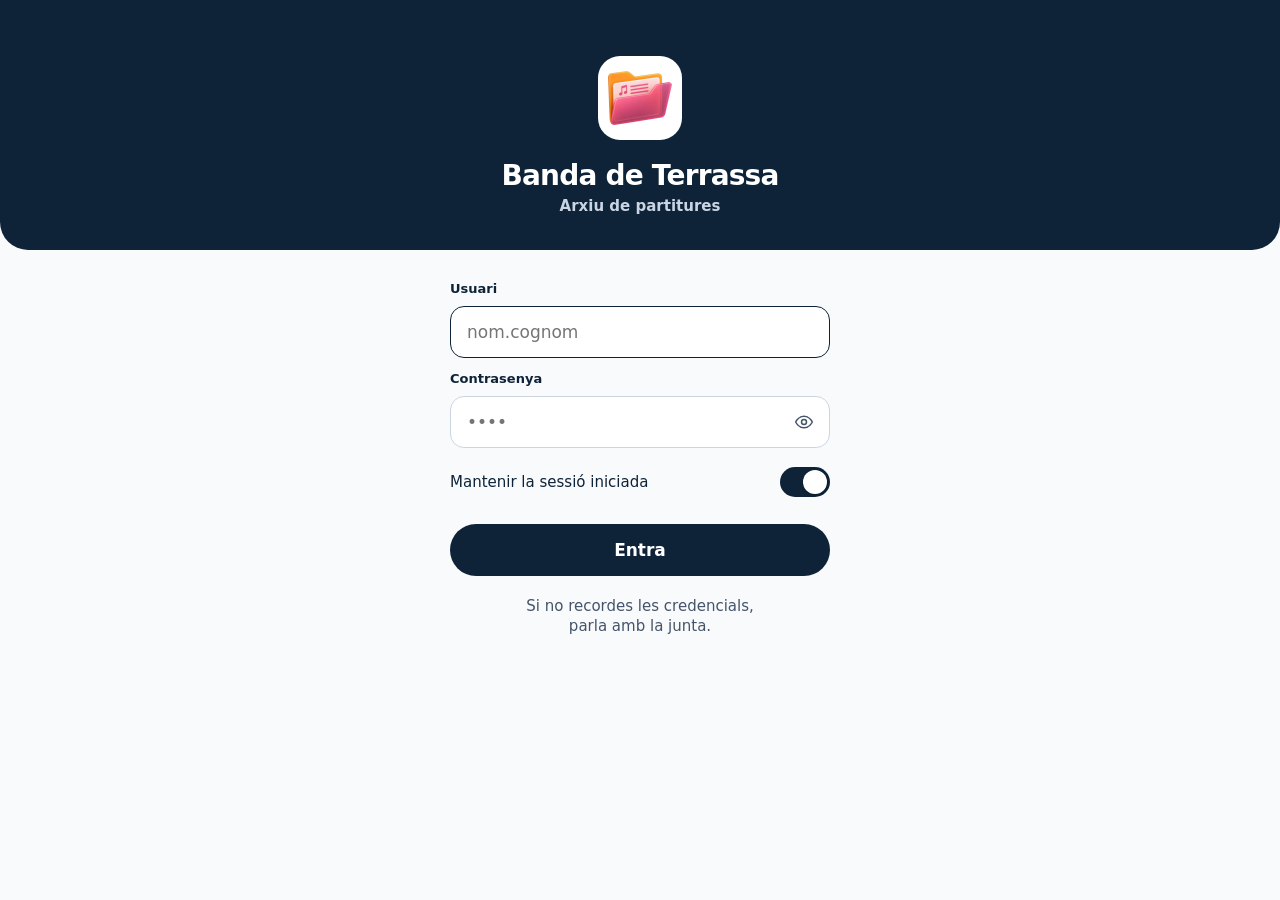
==== commit 89e364c5: "Add files via upload" ====
--- a/index.html
+++ b/index.html
@@ -47,12 +47,10 @@
 .pt button{border:0;background:transparent;border-radius:20px;font:700 15px/1 var(--sf);color:#C9D5E4;transition:background .2s var(--ease-out),color .2s}
 .pt button.on{background:#fff;color:var(--navy)}
 body[data-screen=config] .pt, body[data-screen=registrar] .pt{display:none}
-body[data-screen=config] .top{top:0;padding-bottom:22px}
-body[data-screen=registrar] .top{display:none}
+body[data-screen=config] .top, body[data-screen=registrar] .top{top:0;padding-bottom:22px}
 
 main{max-width:680px;margin:0 auto;padding:18px 20px calc(var(--safe-b) + 120px);animation:fadeUp .35s var(--ease-out)}
 @keyframes fadeUp{from{opacity:0;transform:translateY(8px)}to{opacity:1;transform:none}}
-body[data-screen=registrar] main#mainRegistrar{padding-top:calc(var(--safe-t) + 16px)}
 
 /* ---------- barra inferior flotant ---------- */
 .fbar{position:fixed;left:50%;transform:translateX(-50%);bottom:calc(var(--safe-b) + 14px);height:64px;border-radius:32px;background:#fff;box-shadow:var(--shadow-lg);display:flex;padding:6px;gap:4px;z-index:30}
@@ -99,7 +97,7 @@
 .fr .tt,.tt{font:700 19px/24px var(--sf);letter-spacing:-.4px;overflow-wrap:anywhere}
 .fr .who{font:400 15px/20px var(--sf);color:var(--ink-2)}
 .fr .st{font:600 13px/18px var(--sf);margin-top:5px;display:flex;align-items:center;gap:7px;flex-wrap:wrap}
-.st.ok{color:var(--ink-3)} .st.warn{color:var(--warn-t)} .st.bad{color:var(--bad)}
+.st.ok{color:var(--ok)} .st.warn{color:var(--warn-t)} .st.bad{color:var(--bad)}
 .fr .loc,.loc{font:400 13px/18px var(--sf);color:var(--ink-3);margin-top:2px}
 .flag{font:700 13px/1 var(--sf);color:var(--warn-t);background:var(--warn-bg);border-radius:12px;height:24px;padding:0 10px;display:inline-grid;place-items:center;margin-left:auto}
 .fr.cmp{display:flex;align-items:center;justify-content:space-between;gap:10px;padding:11px 14px;margin-bottom:8px}
@@ -198,7 +196,8 @@
 .foot{position:fixed;left:0;right:0;bottom:0;z-index:25;padding:14px 20px calc(var(--safe-b) + 18px);background:linear-gradient(to bottom,rgba(248,250,252,0),var(--bg) 22px);display:flex;gap:10px}
 .foot .btn{flex:1}
 .foot .back{flex:0 0 112px}
-.foot-in{max-width:680px;margin:0 auto;width:100%;display:flex;gap:10px}
+.foot-in{max-width:680px;margin:0 auto;width:100%;display:flex;flex-wrap:wrap;gap:10px}
+.foot-in .btn.cx{flex:1 1 100%}
 .foot-in .btn{flex:1} .foot-in .back{flex:0 0 112px}
 .ctl{display:flex;justify-content:space-between;align-items:center}
 
@@ -346,6 +345,90 @@
 .lbody .btn{width:100%;margin-top:8px}
 
 @media (prefers-reduced-motion:reduce){ *,*::before,*::after{animation:none!important;transition:none!important} }
+
+/* ---------- fitxa i editor: llistes de files (v3) ---------- */
+.gt{font:700 13px/18px var(--sf);color:var(--ink-2);margin:26px 4px 8px}
+.gt.dis,.g2.dis{opacity:.4;pointer-events:none}
+.g2{background:#fff;border-radius:16px;box-shadow:var(--shadow-sm);overflow:hidden}
+.sheet .g2{background:var(--bg);box-shadow:none}
+.rw{display:flex;align-items:center;gap:12px;min-height:56px;padding:12px 16px;border:0;border-top:1px solid var(--rule);background:transparent;width:100%;text-align:left;font:400 15px/20px var(--sf);color:var(--ink)}
+.rw:first-child{border-top:0}
+button.rw:active{background:var(--band)}
+.rl{flex:1;color:var(--ink-2);min-width:0}
+.rv{font-weight:600;text-align:right;max-width:58%;overflow-wrap:anywhere}
+.rv.bad{color:var(--bad)}.rv.warn{color:var(--warn-t)}.rv.sel{color:var(--navy)}.rv.mut{color:var(--ink-3);font-weight:400}
+.rv div + div{margin-top:2px}
+.chv{width:16px;height:16px;fill:none;stroke:var(--ink-3);stroke-width:2.2;stroke-linecap:round;stroke-linejoin:round;flex:none;margin-left:-4px}
+.ck{width:22px;height:22px;fill:none;stroke:var(--navy);stroke-width:2.6;stroke-linecap:round;stroke-linejoin:round;flex:none}
+.rw.rad .rl{color:var(--ink);font-weight:600;font-size:17px}
+.rw.nt{display:block}.rw.nt p{margin:4px 0 0;color:var(--ink);font:400 15px/21px var(--sf);overflow-wrap:anywhere}
+label.rw .rl{color:var(--ink)}
+.stat{display:flex;gap:12px;align-items:flex-start;margin:4px 4px 6px}
+.stat i{width:12px;height:12px;border-radius:6px;margin-top:8px;flex:none;background:var(--c,var(--line))}
+.stat.ok{--c:var(--ok)}.stat.bad{--c:var(--bad)}.stat.warn{--c:var(--warn)}
+.stat b{display:block;font:800 22px/28px var(--sf);letter-spacing:-.4px}
+.stat span{display:block;font:400 15px/20px var(--sf);color:var(--ink-2);margin-top:2px}
+.alert{background:var(--warn-bg);border-radius:16px;padding:14px 16px;margin-top:18px}
+.alert b{font:800 15px/20px var(--sf);color:var(--warn-t)}.alert p{margin:4px 0 0;font:400 15px/21px var(--sf);color:var(--ink-2)}.alert .btn{margin-top:12px;background:#fff}
+.lnk{display:block;margin:26px auto 0;border:0;background:transparent;font:700 16px/22px var(--sf);padding:10px}.lnk.bad{color:var(--bad)}
+.sheet .revitem{border-top:1px solid var(--rule)}
+
+/* ---------- escriptori (≥900px): barra lateral i contingut ample. El mòbil no es toca. ---------- */
+@media (min-width:768px) and (min-height:600px){
+  :root{--sb:236px}
+  body{padding-left:var(--sb)}
+  body.auth{padding-left:0}
+  .top{position:fixed;left:0;top:0;bottom:0;width:var(--sb);border-radius:0;padding:30px 20px;overflow-y:auto;z-index:40}
+  body[data-screen=config] .top, body[data-screen=registrar] .top{top:0;padding-bottom:30px}
+  .top-brand{height:auto;flex-direction:column;align-items:flex-start;gap:18px;max-width:none;margin:0}
+  .brand b{font-size:19px;line-height:22px}
+  .fbar{position:fixed;left:0;top:340px;bottom:auto;transform:none;width:var(--sb);height:auto;border-radius:0;background:transparent;box-shadow:none;flex-direction:column;padding:0 20px;gap:6px;z-index:41}
+  body[data-screen=registrar] .fbar{display:flex}
+  body[data-screen=config] .fbar,body[data-screen=registrar] .fbar{top:156px}
+  .fbar button{width:100%;height:48px;display:flex;align-items:center;justify-content:flex-start;gap:14px;padding:0 16px;border-radius:14px;color:#C9D5E4;font:700 16px/1 var(--sf);cursor:pointer}
+  .fbar button::after{content:attr(aria-label)}
+  .fbar button:hover{background:rgba(255,255,255,.1)}
+  .fbar button.on{background:#fff;color:var(--navy)}
+  .fbar .ic{width:22px;height:22px}
+  .pt{max-width:none;margin:28px 0 0;height:auto;border-radius:0;background:transparent;display:flex;flex-direction:column;padding:0 0 18px;gap:6px;border-bottom:1px solid rgba(255,255,255,.16)}
+  .pt button{height:42px;text-align:left;padding:0 16px;border-radius:12px;cursor:pointer}
+  .pt button:hover{background:rgba(255,255,255,.1)}
+  .pt button.on{background:rgba(255,255,255,.18);color:#fff}
+  .qm{cursor:pointer}
+  main{max-width:1120px;padding:40px 56px 64px}
+  body[data-screen=registrar] main#mainRegistrar{padding-top:40px;max-width:760px}
+  main#mainConfig{max-width:880px}
+  #subBiblioteca .search{max-width:680px}
+  #list{display:grid;grid-template-columns:repeat(auto-fill,minmax(330px,1fr));gap:12px;padding-right:44px}
+  #list > .letter{grid-column:1/-1;margin:22px 4px 2px}
+  #list .fr{margin-bottom:0}
+  .fr[data-id]:hover,.fr[data-pid]:hover,.fr[data-oid]:hover{box-shadow:0 4px 14px rgba(14,35,56,.14)}
+  .azindex{right:16px}
+  #subProjectes{display:grid;grid-template-columns:repeat(auto-fill,minmax(300px,1fr));gap:12px;align-items:start}
+  #subProjectes > :not(.fr){grid-column:1/-1}
+  #subProjectes .fr{margin-bottom:0}
+  .taskbody .list{display:grid;grid-template-columns:repeat(auto-fill,minmax(340px,1fr));gap:12px}
+  .taskbody .list .fr{margin-bottom:0}
+  .page{left:var(--sb)}
+  .phead-in,.pbody,.sticky-foot .foot-in{max-width:760px}
+  .foot{left:var(--sb)}
+  .foot-in{max-width:760px}
+  .sheet-bg{align-items:center}
+  .sheet{margin-bottom:0;max-width:560px;max-height:88vh;border-radius:28px}
+  .savepill{left:calc(50% + var(--sb)/2);bottom:28px}
+}
+@media (min-width:1000px) and (min-height:600px){:root{--sb:272px}}
+@media (min-width:768px) and (max-width:999px) and (min-height:600px){.brand b{font-size:16.5px}.top{padding-left:16px;padding-right:12px}}
+/* iOS: en estirar la pàgina cap avall (rebot elàstic) no es veu un buit clar sobre la capçalera */
+html{overscroll-behavior-y:none}
+@media (max-width:767px), (max-height:599px){
+  body:not(.auth){background:transparent}
+  body::before{content:"";position:fixed;left:0;right:0;top:0;height:calc(var(--safe-t) + 60px);background:var(--navy);z-index:-1;pointer-events:none}
+  body.auth::before{display:none}
+}
+/* l'estirada elàstica de la fitxa (iOS) no deixa veure fons clar sobre la capçalera: el blau s'allarga cap amunt */
+.phead{position:relative}
+.phead::before{content:"";position:absolute;left:0;right:0;bottom:100%;height:600px;background:var(--navy);pointer-events:none}
 </style>
 </head>
 <body data-screen="consultar">
@@ -848,11 +931,11 @@
     i.type = on ? 'text' : 'password'; b.setAttribute('aria-pressed', on);
   }));
 }
-const ERR_ENTRAR = {credencials:'Usuari o contrasenya incorrectes', desactivat:'Aquest usuari està desactivat',
+const ERR_ENTRAR = {credencials:'Usuari o contrasenya incorrectes', desactivat:'Aquest usuari està desactivat', massa_intents:'Massa intents fallits. Espera uns minuts i torna-ho a provar.',
   curta:'La contrasenya nova ha de tenir almenys 4 caràcters', igual:'La contrasenya nova ha de ser diferent de l\'actual'};
 async function entrar(body){
   try{ return {ok: await servidor('/functions/v1/entrar', body)}; }
-  catch(e){ return {err: ERR_ENTRAR[e.codi] || 'No s\'ha pogut connectar. Comprova la connexió i torna-ho a provar.'}; }
+  catch(e){ return {err: ERR_ENTRAR[e.codi] || (e.codi==='XARXA' ? 'No s\'ha pogut connectar amb el servidor. Pot ser la xarxa (alguns wifis d\'empresa o centres bloquegen l\'accés) o una extensió del navegador: prova una altra xarxa o una finestra privada.' : 'El servidor ha respost amb un error ('+e.codi+'). Torna-ho a provar d\'aquí a una estona.')}; }
 }
 function showLogin(err){
   const el = authScreen();
@@ -926,8 +1009,6 @@
   document.getElementById('navConsultar').classList.toggle('on', s==='consultar');
   document.getElementById('navRegistrar').classList.toggle('on', s==='registrar');
   document.getElementById('navConfig').classList.toggle('on', s==='config');
-  document.getElementById('topTitle').textContent = s==='config' ? 'Configuració' : 'Banda de Terrassa';
-  document.getElementById('topSub').textContent = s==='config' ? 'Banda de Terrassa · Arxiu' : 'Arxiu';
   window.scrollTo(0,0);
   if(s==='registrar') renderRegistrar();
   if(s==='config') renderConfig();
@@ -1011,7 +1092,7 @@
     const nq = norm(q);
     const results = nq.length>=2 ? STATE.pieces.filter(p=> !obres.includes(p) && searchText(p).includes(nq)).sort((a,b)=>a.title.localeCompare(b.title,'ca')).slice(0,12) : [];
     el.innerHTML = `<div class="pbody light">
-      <div class="ptop light">${editing ? '<button class="pill" id="pjCancel">Cancel·la</button>' : `<button class="ib" id="pjClose" aria-label="Enrere">${I.back}</button>`}</div>
+      ${editing ? '' : `<div class="ptop light"><button class="ib" id="pjClose" aria-label="Enrere">${I.back}</button></div>`}
       <div style="display:flex;align-items:center;gap:12px"><h1 class="h1" style="flex:1;min-width:0;overflow-wrap:anywhere">${esc(pr.name)}</h1>${editing?`<button class="ib" id="pjData" aria-label="Edita el nom, l'any o l'enllaç">${I.edit}</button>`:''}</div>
       <div class="sub">${pr.year||'Sense any'}${editing?' · Estàs editant el repertori':''}</div>
       ${!editing && pr.link?`<a class="btn s" style="margin-top:16px" href="${esc(pr.link)}" target="_blank" rel="noopener">Obre la carpeta a Box</a>`:''}
@@ -1290,7 +1371,7 @@
 document.getElementById('openFilters').addEventListener('click', openFilters);
 
 
-/* ---------- fitxa de l'obra ---------- */
+/* ---------- fitxa de l'obra: estat a dalt i files agrupades ---------- */
 function openDetail(id){
   const p = STATE.pieces.find(x=>x.id===id);
   if(!p) return;
@@ -1299,9 +1380,17 @@
   const aparicions = (p.aparicions||[]).slice().sort((a,b)=>(b.any||0)-(a.any||0));
   const canEdit = STATE.role==='gestio';
   const gl = FACETA.general[st.G], pl = FACETA.parts[st.P];
-  const partsTxt = st.P==='falta' ? 'Falten' + (st.detail && st.detail!=='totes' ? ' · '+st.detail : '') : pl.label;
+  const partsTxt = st.P==='falta' ? 'Falten' + (st.detail && st.detail!=='totes' ? ' '+st.detail : st.detail==='totes' ? ' totes' : '') : pl.label;
   const who = [p.composer, p.arranger?('Arr. '+p.arranger):'', p.estil].filter(Boolean).join(' · ');
-  const card = (cls, t, b)=> `<div class="fr ${cls}"><div class="ct">${t}</div>${b}</div>`;
+  const sub = st.detail && st.detail!=='totes' ? st.detail : st.extra;
+  const rw = (l, v, cls, chev, attrs)=> `<div class="rw" ${attrs||''}><span class="rl">${l}</span><span class="rv ${cls||''}">${v}</span>${chev?'<svg class="chv" viewBox="0 0 24 24"><path d="M9 6l6 6-6 6"/></svg>':''}</div>`;
+  const nt = (l, txt)=> `<div class="rw nt"><div><span class="rl">${l}</span><p>${txt}</p></div></div>`;
+  const grp = (t, rows)=> rows.length ? `<div class="gt">${t}</div><div class="g2">${rows.join('')}</div>` : '';
+  const notes = [];
+  if(p.obs) notes.push(nt('Comentaris', esc(p.obs)));
+  if(n.partitura.length) notes.push(nt('Sobre la partitura', n.partitura.map(esc).join('<br>')));
+  if(n.compte.length) notes.push(nt('A tenir en compte', n.compte.map(esc).join('<br>')));
+  if(p.revisada || deteccioIA(p)) notes.push(nt('Revisió', [deteccioIA(p)?'Fitxa elaborada amb IA.':'', p.revisada?`Revisada per ${esc(p.revisada.per||'—')} el ${esc(p.revisada.data||'')}.`:''].filter(Boolean).join(' ')));
 
   const el = document.createElement('div'); el.className='page';
   el.innerHTML = `<div class="phead"><div class="phead-in">
@@ -1310,20 +1399,12 @@
       ${who?`<div class="pwho">${esc(who)}</div>`:''}
     </div></div>
     <div class="pbody">
-      ${n.revisar.length ? `<div class="fr warn"><div class="ct">Cal revisar</div>${n.revisar.map(r=>`<p class="t2">${esc(r)}</p>`).join('')}${canEdit?'<button class="btn o s" id="dRevisada">Marca com a revisada</button>':''}</div>` : ''}
-      ${card(st.cls, 'Estat', `<div class="kv">
-        <div class="i"><span class="k">Partitura general (director)</span><span class="v ${gl.cls==='ok'?'':gl.cls}">${esc(gl.label)}</span></div>
-        <div class="i"><span class="k">Parts dels instruments (músic)</span><span class="v ${pl.cls==='ok'?'':pl.cls}">${esc(partsTxt)}</span></div>
-        <div class="i"><span class="k">Ubicació</span><span class="v">${placeLines(p)}</span></div>
-        ${p.specials&&p.specials.length ? `<div class="i"><span class="k">Instrumentació extra</span><span class="v">${esc(p.specials.join(', '))}</span></div>` : ''}
-        <div class="i"><span class="k">Partitura original</span><span class="v">${esc(originalText(p))}</span></div>
-        ${p.de ? `<div class="i"><span class="k">De</span><span class="v">${esc(p.de)}</span></div>` : ''}
-      </div>`)}
-      ${aparicions.length ? card('nv', 'Projectes', `<div class="kv">${aparicions.map(a=>{ const pr=projById(a.projecteId); return `<div class="i" ${pr?`data-goproj="${esc(pr.id)}" role="button" tabindex="0" style="cursor:pointer"`:''}><span class="v">${esc(pr?pr.name:a.projecte)}</span><span style="color:var(--ink-2)">${(pr?pr.year:a.any)||'Sense any'}</span></div>`; }).join('')}</div>`) : ''}
-      ${n.partitura.length ? card('nv', 'Sobre la partitura', n.partitura.map(r=>`<p class="t2">${esc(r)}</p>`).join('')) : ''}
-      ${n.compte.length ? card('nv', 'A tenir en compte', n.compte.map(r=>`<p class="t2">${esc(r)}</p>`).join('')) : ''}
-      ${p.obs ? card('nv', 'Comentaris', `<p class="t2" style="overflow-wrap:anywhere">${esc(p.obs)}</p>`) : ''}
-      ${p.revisada || deteccioIA(p) ? card('nv', 'Revisió', `${deteccioIA(p)?'<p class="t2">Fitxa elaborada amb IA.</p>':''}${p.revisada?`<p class="t2">Revisada per ${esc(p.revisada.per||'—')} el ${esc(p.revisada.data||'')}.</p>`:''}`) : ''}
+      <div class="stat ${st.cls}" style="margin-top:2px"><i></i><div><b>${esc(st.label)}</b>${sub?`<span>${esc(sub)}</span>`:''}</div></div>
+      ${n.revisar.length ? `<div class="alert"><b>Cal revisar</b>${n.revisar.map(r=>`<p>${esc(r)}</p>`).join('')}${canEdit?'<button class="btn o s" id="dRevisada">Marca com a revisada</button>':''}</div>` : ''}
+      ${grp('Partitures', [rw('Partitura general (director)', esc(gl.label==='Sí'?'Sí':st.G==='falta'?'No la tenim':gl.label), gl.cls==='ok'?'':gl.cls), rw('Parts dels instruments (músic)', esc(partsTxt), pl.cls==='ok'?'':pl.cls), rw('Ubicació', placeLines(p))])}
+      ${grp('Detalls', [ ...(p.specials&&p.specials.length ? [rw('Instrumentació extra', esc(p.specials.join(', ')))] : []), ...(p.original===true ? [rw('Partitura original', esc(originalText(p)))] : []), ...(p.de ? [rw('De', esc(p.de))] : []) ])}
+      ${grp('Projectes', aparicions.map(a=>{ const pr=projById(a.projecteId); return rw(esc(pr?pr.name:a.projecte), (pr?pr.year:a.any)||'Sense any', '', !!pr, pr?`data-goproj="${esc(pr.id)}" role="button" tabindex="0" style="cursor:pointer"`:''); }))}
+      ${grp('Notes', notes)}
     </div>
     ${canEdit && p.pendentAcceptacio ? `<div class="sticky-foot"><div class="foot-in"><button class="btn bd" id="dReject">Elimina</button><button class="btn" id="dAccept">Accepta el registre</button></div></div>` : ''}`;
   document.body.appendChild(el); document.body.classList.add('locked');
@@ -1697,56 +1778,221 @@
   if(sub && !base && STATE.role!=='gestio') sub.textContent = "Així es veurà l'obra. Un gestor haurà d'acceptar el registre.";
 }
 
-/* ================= EDITAR OBRA EXISTENT ================= */
+
+/* ================= EDITAR OBRA: llista de files; cada fila s'obre en una fulla amb una sola pregunta ================= */
 function openEditPiece(id, opts={}){
   const piece = STATE.pieces.find(x=>x.id===id);
   if(!piece) return;
   const d = newDraft(piece);
   const revItems = revisioItems(piece);
-  const el = document.createElement('div'); el.className='page';
-  el.innerHTML = `<div class="pbody light">
-      <div class="ptop light"><button class="pill" id="eCancel">Cancel·la</button></div>
-      <h1 class="h1">Edita l'obra</h1><div class="sub">${esc(piece.title)}</div>
-      ${revItems.length ? `<div class="fr warn" style="margin-top:18px"><div class="ct">Cal revisar</div>
-        <p class="t2">Marca cada punt quan l'hagis comprovat o corregit. En desar, l'obra sortirà de «Cal revisar».</p>
-        ${revItems.map(it=>`<label class="revitem"><input type="checkbox" data-rev="${esc(it.key)}"><span>${esc(it.text)}</span></label>`).join('')}</div>` : ''}
-      <div id="eForm" style="margin-top:22px"></div>
-      ${STATE.role==='gestio' ? `<button class="btn bd w" id="eDelete" style="margin-top:28px">Elimina l'obra</button>` : ''}
-    </div>
-    <div class="sticky-foot"><div class="foot-in"><button class="btn o back" id="eCancel2">Cancel·la</button><button class="btn" id="eSave">Desa els canvis</button></div></div>`;
+  const C = STATE.catalogs;
+  let showErr = false;
+  const el = document.createElement('div'); el.className = 'page';
   document.body.appendChild(el); document.body.classList.add('locked');
-  const secs = d=> band('Obra') + secObra(d) + secParts(d) + secUbic(d) + secProjectes() + secComentaris(d) + secResum();
-  const ctx = {
-    scroller: el,
-    onChange: ()=> fillResum(d, piece),
-    onPerson: (key, v)=>{
-      const keys = key==='autor' ? (v!==(piece.composer||'') ? ['autoria'] : []) : (v!==(piece.arranger||'') ? ['arranjador','autoria'] : []);
-      keys.forEach(k=>{ const cb = el.querySelector(`[data-rev="${k}"]`); if(cb && !cb.checked){ cb.checked = true; d.revisats.add(k); } });
-    },
+  const projLab = p=> p.name+(p.year?' ('+p.year+')':'');
+
+  /* ---- ubicació: en mode «mateix lloc» la general i les parts comparteixen la llista uPlaces ---- */
+  const gKey = ()=> d.same ? 'uPlaces' : 'gPlaces';
+  const pKey = ()=> (d.same || !applG(d)) ? 'uPlaces' : 'pPlaces';
+  const togglePlace = (w, v)=>{ const k = w==='g' ? gKey() : pKey(); d[k] = d[k].includes(v) ? d[k].filter(x=>x!==v) : [...d[k], v]; };
+  const setSame = on=>{
+    if(on){ d.uPlaces = (applG(d) ? d.gPlaces : d.pPlaces).slice(); d.same = true; }
+    else { d.same = false; d.gPlaces = d.uPlaces.slice(); d.pPlaces = d.uPlaces.slice(); }
   };
-  const form = mountForm(el.querySelector('#eForm'), d, secs, ctx);
-  el.querySelectorAll('[data-rev]').forEach(cb=> cb.addEventListener('change', ()=>{
-    if(cb.checked) d.revisats.add(cb.dataset.rev); else d.revisats.delete(cb.dataset.rev);
-    fillResum(d, piece);
-  }));
+  const needsLoc = ()=> applG(d) || applP(d);
+  const pendRev = ()=> revItems.filter(it=> !d.revisats.has(it.key)).length;
+  const needArmari = ()=> needsLoc() && placeOfDraft(d).enPaper && (C.ubicacions||[]).length>1;
+
+  /* ---- text de cada fila ---- */
+  const where = arr=> arr.length ? ' · '+placesText(arr) : '';
+  function gVal(){
+    if(!d.general) return ['Cal indicar-ho','bad'];
+    if(d.general==='no') return ['No','bad'];
+    const arr = d[gKey()];
+    if(showErr && !arr.length) return ['Cal indicar on és','bad'];
+    return [(d.general==='si'?'Sí':'No ho sé') + where(arr), d.general==='si'?'':'warn'];
+  }
+  function pVal(){
+    if(!d.estatParts) return ['Cal indicar-ho','bad'];
+    if(d.estatParts==='Falten parts'){ const m = d.missing, l = missingList(m); return [m.totes ? 'Falten totes' : l.length ? 'Falten '+l.join(', ') : 'Falten', 'bad']; }
+    const arr = d[pKey()];
+    if(showErr && !arr.length) return ['Cal indicar on són','bad'];
+    return [(d.estatParts==='Completa'?'Completes':'No ho sé') + where(arr), d.estatParts==='Completa'?'':'warn'];
+  }
+  const row = (key, label, val, cls)=> `<button type="button" class="rw" data-row="${key}"><span class="rl">${label}</span><span class="rv ${cls||''}">${esc(val)}</span><svg class="chv" viewBox="0 0 24 24"><path d="M9 6l6 6-6 6"/></svg></button>`;
+  const grp = (t, rows)=> `<div class="gt">${t}</div><div class="g2">${rows.join('')}</div>`;
+
+  function renderMain(){
+    const y = el.scrollTop;
+    const tmp = JSON.parse(JSON.stringify({...piece, title:d.nom.trim()||piece.title, composer:d.autor, arranger:d.arranjador, estil:d.estil, general:d.general, estatParts:d.estatParts,
+      specials:d.instrExterns, ...(missingFields(d)||{}), ...placeOfDraft(d)}));
+    marcaRevisada(tmp, [...d.revisats]);
+    const st = obraState(tmp);
+    const sub = st.detail && st.detail!=='totes' ? st.detail : st.extra;
+    const [gv, gc] = gVal(), [pv, pc] = pVal();
+    const need = (v,k)=> showErr && !v.trim() ? ['Cal indicar-ho','bad'] : [v||'—',''];
+    const [t1,c1] = need(d.nom,'nom'), [t2,c2] = need(d.autor,'autor');
+    el.innerHTML = `<div class="phead"><div class="phead-in"><div class="ptitle" style="margin-top:6px"><h1>Edita l'obra</h1></div><div class="pwho">${esc(piece.title)}</div></div></div>
+      <div class="pbody">
+        <div class="stat ${st.cls}"><i></i><div><b>${esc(st.label)}</b>${sub?`<span>${esc(sub)}</span>`:''}</div></div>
+        ${revItems.length ? `<div class="g2" style="margin-top:14px">${row('rev','<b style="color:var(--warn-t)">Cal revisar</b>', pendRev() ? pendRev()+(pendRev()===1?' punt':' punts') : 'Revisat', pendRev()?'warn':'')}</div>` : ''}
+        ${grp('Obra', [row('nom','Títol',t1,c1), row('autor','Compositor',t2,c2), row('arr','Arranjador',d.arranjador||'—'), row('estil','Estil',d.estil||'—'), row('orig','Partitura original', d.original===true?'Sí, comprada':d.original===false?'No':'—')])}
+        ${grp('Partitures', [row('gen','Partitura general (director)',gv,gc), row('par','Parts dels instruments (músic)',pv,pc), ...(needArmari() ? [row('armari','Armari', d.llocs.join(', ') || (showErr?'Cal indicar-ho':'Sense indicar'), '')] : [])])}
+        ${grp('Altres', [row('extra','Instrumentació extra', d.instrExterns.join(', ')||'—'), row('proj','Projectes', d.projecteIds.length ? String(d.projecteIds.length) : '—'), row('coment','Comentaris', d.comentaris.trim() ? d.comentaris.trim().slice(0,22)+(d.comentaris.trim().length>22?'…':'') : '—')])}
+        ${STATE.role==='gestio' ? `<button type="button" class="btn bd w" id="eDelete" style="margin-top:28px">Elimina l'obra</button>` : ''}
+      </div>
+      <div class="sticky-foot"><div class="foot-in"><button class="btn o back" id="eCancel">Cancel·la</button><button class="btn" id="eSave">Desa els canvis</button></div></div>`;
+    el.scrollTop = y;
+    el.querySelectorAll('[data-row]').forEach(b=> b.addEventListener('click', ()=> openSheet(b.dataset.row)));
+    el.querySelector('#eCancel').addEventListener('click', close);
+    el.querySelector('#eSave').addEventListener('click', save);
+    const del = el.querySelector('#eDelete');
+    if(del) del.addEventListener('click', ()=>{
+      if(STATE.role!=='gestio') return;
+      if(!confirm(`Segur que vols eliminar «${piece.title}» de l'arxiu?\n\nDesapareixerà per a tothom.`)) return;
+      STATE.pieces = STATE.pieces.filter(x=> x.id!==piece.id);
+      persist(); el.remove(); unlockBody(); refreshViews(); showSavePill(`«${piece.title}» eliminada`);
+    });
+  }
   function close(){ el.remove(); unlockBody(); if(opts.back) openDetail(piece.id); }
-  el.querySelector('#eCancel').addEventListener('click', close);
-  el.querySelector('#eCancel2').addEventListener('click', close);
-  const del = el.querySelector('#eDelete');
-  if(del) del.addEventListener('click', ()=>{
-    if(STATE.role!=='gestio') return;
-    if(!confirm(`Segur que vols eliminar «${piece.title}» de l'arxiu?\n\nDesapareixerà per a tothom.`)) return;
-    STATE.pieces = STATE.pieces.filter(x=> x.id!==piece.id);
-    persist(); el.remove(); unlockBody(); refreshViews(); showSavePill(`«${piece.title}» eliminada`);
-  });
-  el.querySelector('#eSave').addEventListener('click', ()=>{
-    const ok1 = vObra(d), ok2 = vParts(d), ok3 = vUbic(d);
-    if(!(ok1 && ok2 && ok3)){ form.render(); form.scrollToError(); return; }
+
+  /* ---- fulles: una pregunta cada una ---- */
+  const radio = (act, items, cur)=> `<div class="g2">${items.map(([v,l])=>`<button type="button" class="rw rad" data-s="${act}" data-v="${esc(v)}"><span class="rl">${l}</span>${cur===v?'<svg class="ck" viewBox="0 0 24 24"><path d="M5 12.5l4.5 4.5L19 7.5"/></svg>':''}</button>`).join('')}</div>`;
+  const toggles = (w, arr)=> `<div class="three" style="margin-top:6px">${Object.entries(PLACE_LABEL).map(([k,l])=>`<button type="button" class="${arr.includes(k)?'on':''}" data-s="place" data-w="${w}" data-v="${k}">${l}</button>`).join('')}</div>`;
+  const chipsH = (items, sel, act)=> `<div class="chips">${items.map(x=>`<button type="button" class="chip ${sel(x)?'on':''}" data-s="${act}" data-v="${esc(x)}">${esc(x)}</button>`).join('')}</div>`;
+  const switchRow = (label, on, key)=> `<label class="rw"><span class="rl">${label}</span><span class="switch"><input type="checkbox" data-sw="${key}" ${on?'checked':''}><span></span></span></label>`;
+  const groupsParts = ()=> groupParts(C.parts||[]);
+
+  const SHEETS = {
+    nom:  {t:'Títol', body:()=> `<input class="inp2" data-in="nom" value="${esc(d.nom)}" autocomplete="off">`},
+    autor:{t:'Compositor', sub:'Per exemple: Giuseppe Verdi', body:()=> `<div id="cbx"></div>`, mount:r=> makeCombobox(r.querySelector('#cbx'), {items:C.autors, value:d.autor, placeholder:'Cerca o escriu un compositor', onChange:v=>{ d.autor=v; if(v!==(piece.composer||'')) d.revisats.add('autoria'); }})},
+    arr:  {t:'Arranjador', sub:'Si en té', body:()=> `<div id="cbx"></div>`, mount:r=> makeCombobox(r.querySelector('#cbx'), {items:C.arranjadors, value:d.arranjador, placeholder:'Cerca o escriu un arranjador', onChange:v=>{ d.arranjador=v; if(v!==(piece.arranger||'')){ d.revisats.add('arranjador'); d.revisats.add('autoria'); } }})},
+    estil:{t:'Estil', body:()=>{
+      const l = [...C.estils, ...d.estilNous.filter(x=>!C.estils.includes(x))];
+      return chipsH(l, x=>d.estil===x, 'estil') .replace(/<\/div>$/, `<button type="button" class="chip add" data-s="estilAdd">+ Afegeix un estil</button></div>`)
+        + (d.adding==='estil' ? `<div class="addline"><input class="inp2" data-in="estilNew" value="${esc(d.estilNew)}" placeholder="Nom de l'estil" autocomplete="off"><button type="button" class="btn s" data-s="estilOk">Afegeix</button></div>` : ''); }},
+    orig: {t:'Partitura original', sub:'Opcional', body:()=> radio('orig', [['si','Sí, comprada'],['no','No']], d.original===true?'si':d.original===false?'no':'')},
+    gen:  {t:'Partitura general (director)', sub:'Tenim la partitura del director?', body:()=> radio('gen', [['si','Sí'],['no','No'],['desconegut','No ho sé']], d.general)
+      + (applG(d) ? `<div class="gt" style="margin-top:20px">On és?</div>${toggles('g', d[gKey()])}` : '')},
+    par:  {t:'Parts dels instruments (músic)', sub:'Tenim totes les parts?', body:()=> radio('par', [['Completa','Completes'],['Falten parts','En falten'],['Per revisar','No ho sé']], d.estatParts)
+      + (d.estatParts==='Falten parts' ? `<div class="g2" style="margin-top:14px"><button type="button" class="rw" data-s="goto" data-v="falten"><span class="rl">Quines falten?</span><span class="rv sel">${esc(d.missing.totes?'Totes':missingList(d.missing).join(', ')||'Cap')}</span><svg class="chv" viewBox="0 0 24 24"><path d="M9 6l6 6-6 6"/></svg></button></div>` : '')
+      + (applP(d) ? `<div class="gt" style="margin-top:20px">On són les que tenim?</div>`
+          + (applG(d) ? `<div class="g2">${switchRow('Al mateix lloc que la general', d.same, 'same')}</div>` : '')
+          + ((!applG(d) || !d.same) ? toggles('p', d[pKey()]) : '') : '')},
+    falten:{t:'Quines falten?', sub:'Parts dels instruments', parent:'par', body:()=> `<div class="g2">${switchRow('Totes les parts', d.missing.totes, 'totes')}</div>
+      <div class="g2 ${d.missing.totes?'dis':''}" style="margin-top:14px">${groupsParts().map(g=>{ const on = g.items.filter(x=>d.missing.sel.includes(x));
+        return `<button type="button" class="rw" data-s="goto" data-v="fam:${esc(g.name)}"><span class="rl">${esc(g.name)}</span><span class="rv ${on.length?'sel':'mut'}">${esc(on.length?on.join(', '):'Cap')}</span><svg class="chv" viewBox="0 0 24 24"><path d="M9 6l6 6-6 6"/></svg></button>`; }).join('')}</div>
+      <div class="gt ${d.missing.totes?'dis':''}" style="margin-top:18px">Altres veus <span style="font-weight:400">separades per comes</span></div>
+      <input class="inp2" data-in="altres" value="${esc(d.missing.altres)}" placeholder="Per exemple: Clarinet mi bemoll" autocomplete="off" ${d.missing.totes?'disabled':''}>`},
+    armari:{t:'Armari', sub:'On és a l\'arxiu físic? Pots marcar-ne més d\'un.', body:()=> chipsH(C.ubicacions||[], x=>d.llocs.includes(x), 'lloc')},
+    extra:{t:'Instrumentació extra', sub:'Opcional', body:()=>{
+      const l = [...C.instrumentsExterns, ...d.extraNous.filter(x=>!C.instrumentsExterns.includes(x))];
+      return chipsH(l, x=>d.instrExterns.includes(x), 'extra').replace(/<\/div>$/, `<button type="button" class="chip add" data-s="extraAdd">+ Afegeix</button></div>`)
+        + (d.adding==='extra' ? `<div class="addline"><input class="inp2" data-in="extraNew" value="${esc(d.extraNew)}" placeholder="Per exemple: Cor, Piano" autocomplete="off"><button type="button" class="btn s" data-s="extraOk">Afegeix</button></div>` : ''); }},
+    proj: {t:'Projectes', sub:'Opcional. Pot ser-hi en diversos.', body:()=> `<div id="cbx"></div>`, mount:r=>{
+      const items = C.projectes.slice().sort((a,b)=>(b.year||0)-(a.year||0)).map(projLab);
+      const cur = d.projecteIds.map(pid=>{ const pp = C.projectes.find(x=>x.id===pid); return pp?projLab(pp):null; }).filter(Boolean);
+      makeMultiSelect(r.querySelector('#cbx'), {items, values:cur, placeholder:'Cerca un projecte', allowCreate:false, onChange:v=>{
+        d.projecteIds = v.map(l=>{ const f = C.projectes.find(pp=> projLab(pp)===l); return f ? f.id : null; }).filter(Boolean); }}); }},
+    coment:{t:'Comentaris', sub:'Opcional', body:()=> `<textarea class="textarea" data-in="coment" placeholder="Notes, enllaços, detalls a tenir en compte…">${esc(d.comentaris)}</textarea>`},
+    rev:  {t:'Cal revisar', sub:'Marca cada punt quan l\'hagis comprovat o corregit. En desar, l\'obra sortirà de «Cal revisar».', body:()=> revItems.map(it=>`<label class="revitem"><input type="checkbox" data-rev="${esc(it.key)}" ${d.revisats.has(it.key)?'checked':''}><span>${esc(it.text)}</span></label>`).join('')},
+  };
+  function openSheet(first){
+    const bg = document.createElement('div'); bg.className = 'sheet-bg';
+    bg.innerHTML = `<div class="sheet"><div class="sheet-head"><div class="htxt" id="shT"></div><button class="sheet-close" id="shX" aria-label="Tanca"><svg width="18" height="18" viewBox="0 0 24 24" fill="none"><path d="M6 6l12 12M18 6L6 18" stroke="currentColor" stroke-width="2" stroke-linecap="round"/></svg></button></div>
+      <div class="sheet-body" id="shB"></div><div class="btnbar"><button class="btn" id="shOk" style="flex:1">Fet</button></div></div>`;
+    document.body.appendChild(bg);
+    let view = first;
+    const body = bg.querySelector('#shB');
+    function paint(){
+      const S = view.startsWith('fam:') ? null : SHEETS[view];
+      if(S){
+        bg.querySelector('#shT').innerHTML = `<div style="display:flex;gap:12px;align-items:center">${S.parent?'<button type="button" class="ib" id="shBack" aria-label="Enrere" style="flex:none">'+I.back+'</button>':''}<div style="min-width:0"><h2 style="font-size:24px;line-height:28px">${esc(S.t)}</h2>${S.sub?`<div class="hsub">${esc(S.sub)}</div>`:''}</div></div>`;
+        body.innerHTML = S.body();
+        if(S.mount) S.mount(body);
+      } else {
+        const g = groupsParts().find(x=> 'fam:'+x.name===view);
+        bg.querySelector('#shT').innerHTML = `<div style="display:flex;gap:12px;align-items:center"><button type="button" class="ib" id="shBack" aria-label="Enrere" style="flex:none">${I.back}</button><div><h2 style="font-size:24px;line-height:28px">${esc(g?g.name:'')}</h2><div class="hsub">Marca les que falten</div></div></div>`;
+        body.innerHTML = `<div class="g2">${(g?g.items:[]).map(x=>`<button type="button" class="rw rad" data-s="miss" data-v="${esc(x)}"><span class="rl">${esc(x)}</span>${d.missing.sel.includes(x)?'<svg class="ck" viewBox="0 0 24 24"><path d="M5 12.5l4.5 4.5L19 7.5"/></svg>':''}</button>`).join('')}</div>`;
+      }
+      const back = bg.querySelector('#shBack');
+      if(back) back.addEventListener('click', ()=>{ view = view.startsWith('fam:') ? 'falten' : SHEETS[view].parent; paint(); });
+      const inp = body.querySelector('input.inp2, textarea');
+      if(inp && !('ontouchstart' in window)) inp.focus();
+      const ad = body.querySelector('[data-in=estilNew],[data-in=extraNew]'); if(ad) ad.focus();
+    }
+    const done = ()=>{ bg.remove(); renderMain(); };
+    function after(){ afterAnswer(d); paint(); renderMain(); bg.style.visibility = ''; }
+    const A = {
+      estil:(v)=>{ d.estil = d.estil===v ? '' : v; },
+      estilAdd:()=>{ d.adding = d.adding==='estil' ? null : 'estil'; },
+      estilOk:()=>{ addNew('estilNous','estilNew',C.estils, val=>{ d.estil = val; }); },
+      orig:(v)=>{ const b = v==='si'; d.original = d.original===b ? null : b; },
+      gen:(v)=>{ d.general = v; },
+      par:(v)=>{ d.estatParts = v; },
+      place:(v,w)=>{ togglePlace(w, v); },
+      goto:(v)=>{ view = v; },
+      miss:(v)=>{ const m = d.missing; m.sel = m.sel.includes(v) ? m.sel.filter(x=>x!==v) : [...m.sel, v]; m.touched = true; },
+      lloc:(v)=>{ d.llocs = d.llocs.includes(v) ? d.llocs.filter(x=>x!==v) : [...d.llocs, v]; },
+      extra:(v)=>{ d.instrExterns = d.instrExterns.includes(v) ? d.instrExterns.filter(x=>x!==v) : [...d.instrExterns, v]; },
+      extraAdd:()=>{ d.adding = d.adding==='extra' ? null : 'extra'; },
+      extraOk:()=>{ addNew('extraNous','extraNew',C.instrumentsExterns, val=>{ if(!d.instrExterns.includes(val)) d.instrExterns.push(val); }); },
+    };
+    function addNew(listKey, newKey, catalog, pick){
+      const raw = (d[newKey]||'').trim(); d.adding = null; if(!raw) return;
+      const found = [...catalog, ...d[listKey]].find(x=> norm(x)===norm(raw));
+      if(!found) d[listKey].push(raw);
+      pick(found || raw); d[newKey] = '';
+    }
+    bg.addEventListener('click', e=>{
+      if(e.target===bg){ done(); return; }
+      const b = e.target.closest('[data-s]'); if(!b || !bg.contains(b)) return;
+      A[b.dataset.s](b.dataset.v, b.dataset.w); after();
+    });
+    bg.addEventListener('change', e=>{
+      const sw = e.target.dataset && e.target.dataset.sw, rv = e.target.dataset && e.target.dataset.rev;
+      if(sw==='same') setSame(e.target.checked);
+      else if(sw==='totes'){ d.missing.totes = e.target.checked; d.missing.touched = true; }
+      else if(rv){ if(e.target.checked) d.revisats.add(rv); else d.revisats.delete(rv); renderMain(); return; }
+      else return;
+      after();
+    });
+    bg.addEventListener('input', e=>{
+      const k = e.target.dataset && e.target.dataset.in; if(!k) return;
+      if(k==='nom') d.nom = e.target.value;
+      else if(k==='altres'){ d.missing.altres = e.target.value; d.missing.touched = true; }
+      else if(k==='coment') d.comentaris = e.target.value;
+      else if(k==='estilNew') d.estilNew = e.target.value;
+      else if(k==='extraNew') d.extraNew = e.target.value;
+    });
+    bg.addEventListener('keydown', e=>{
+      if(e.key!=='Enter') return;
+      const k = e.target.dataset && e.target.dataset.in;
+      if(k==='estilNew'){ e.preventDefault(); A.estilOk(); after(); }
+      else if(k==='extraNew'){ e.preventDefault(); A.extraOk(); after(); }
+      else if(k==='nom'){ e.preventDefault(); done(); }
+    });
+    bg.querySelector('#shX').addEventListener('click', done);
+    bg.querySelector('#shOk').addEventListener('click', done);
+    paint();
+  }
+
+  function save(){
+    d.err = {};
+    const okNom = !!d.nom.trim(), okAut = !!d.autor.trim();
+    const okLoc = vUbic(d);
+    const okArm = true;
+    if(!(okNom && okAut && okLoc)){
+      showErr = true; renderMain();
+      const bad = [...el.querySelectorAll('.rv.bad')].find(x=> /Cal indicar/.test(x.textContent));
+      if(bad) bad.closest('.rw').scrollIntoView({behavior:'smooth', block:'center'});
+      return;
+    }
     desaCatalegs(d);
     const general = d.general, estatParts = d.estatParts;
     const oldByPid = {}; (piece.aparicions||[]).forEach(a=>{ if(a.projecteId) oldByPid[a.projecteId]=a; });
     const newAparicions = d.projecteIds.map(pid=>{
-      const pp = STATE.catalogs.projectes.find(x=>x.id===pid);
+      const pp = C.projectes.find(x=>x.id===pid);
       return oldByPid[pid] || { projecteId:pid, projecte:pp?pp.name:'', any:pp?pp.year:null, seccio:'', fitxers:0, estatParts };
     });
     Object.assign(piece, {
@@ -1759,8 +2005,10 @@
     });
     if(d.revisats.size) marcaRevisada(piece, [...d.revisats]);
     persist(); refreshViews(); close();
-  });
-}
+  }
+  renderMain();
+}
+
 
 /* ================= REGISTRAR (3 passos) ================= */
 const REG = {d:null, step:1};
@@ -1773,11 +2021,10 @@
   const root = document.getElementById('registrarForm');
   const titles = ['Quina obra és?','Quines parts tenim?','On es troba?'];
   const subs = ['Completa tots els apartats que puguis.', d.nom.trim(), ''];
-  root.innerHTML = `<div class="ctl"><button class="pill" id="regCancel">Cancel·la</button></div>
-    <div class="steps">${[1,2,3].map(i=>`${i>1?'<i></i>':''}<b class="${i===n?'on':i<n?'done':''}">${i}</b>`).join('')}</div>
+  root.innerHTML = `<div class="steps">${[1,2,3].map(i=>`${i>1?'<i></i>':''}<b class="${i===n?'on':i<n?'done':''}">${i}</b>`).join('')}</div>
     <h1 class="h1" style="margin-top:22px">${titles[n-1]}</h1>${subs[n-1]?`<div class="sub">${esc(subs[n-1])}</div>`:''}
-    <div id="regBody" style="padding-bottom:110px;margin-top:${n===1?22:0}px"></div>
-    <div class="foot"><div class="foot-in">${n>1?'<button class="btn o back" id="regBack">Enrere</button>':''}<button class="btn" id="regNext">${n===3?"Desa l'obra":'Continua'}</button></div></div>`;
+    <div id="regBody" style="padding-bottom:170px;margin-top:${n===1?22:0}px"></div>
+    <div class="foot"><div class="foot-in">${n>1?'<button class="btn o back" id="regBack">Enrere</button>':''}<button class="btn" id="regNext">${n===3?"Desa l'obra":'Continua'}</button><button type="button" class="btn o cx" id="regCancel">Cancel·la</button></div></div>`;
   const secs = n===1 ? (d=> secObra(d))
     : n===2 ? (d=> secParts(d))
     : (d=> secUbic(d, true) + secProjectes() + secComentaris(d) + secResum());
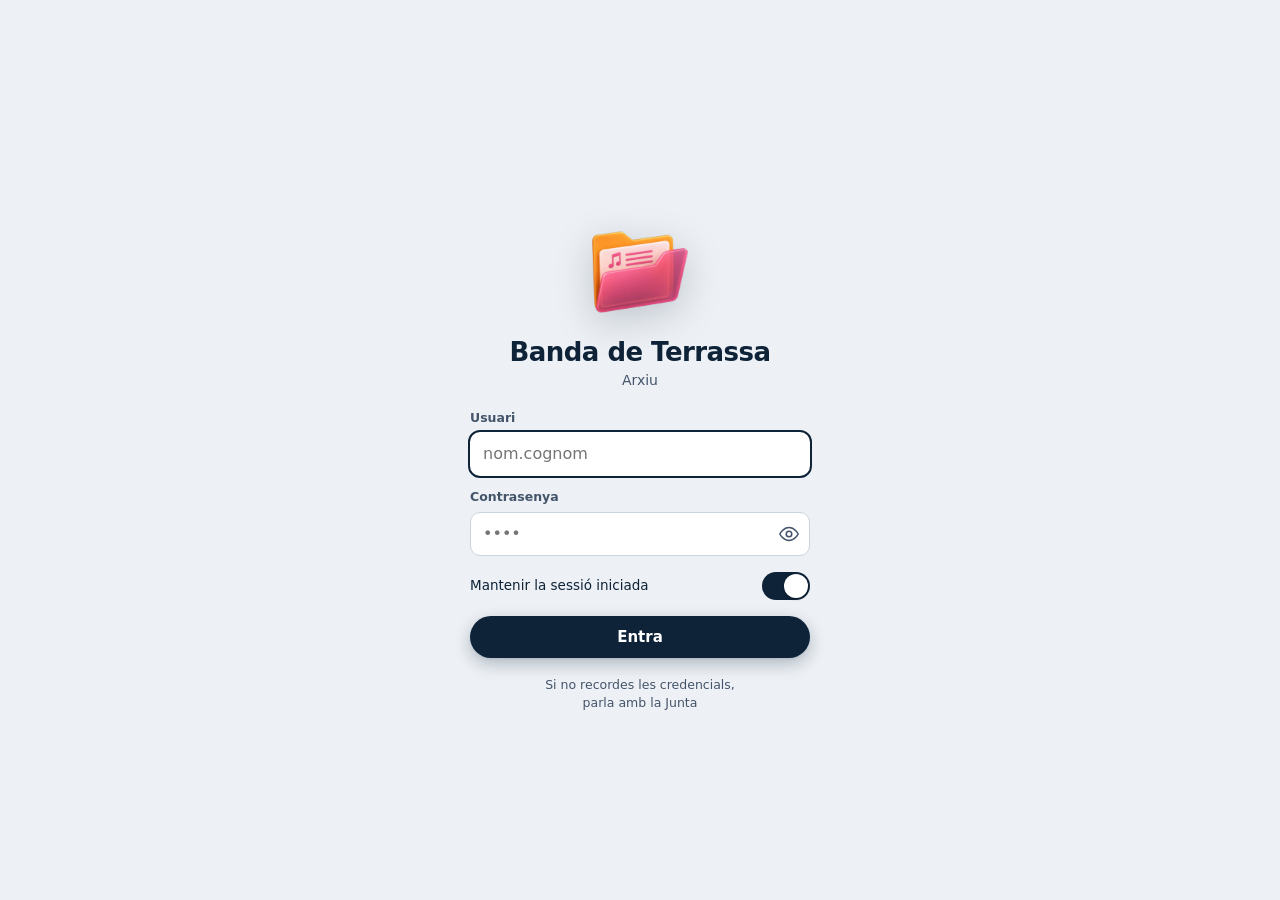
==== commit 47929bed: "Add files via upload" ====
--- a/index.html
+++ b/index.html
@@ -429,6 +429,36 @@
 /* l'estirada elàstica de la fitxa (iOS) no deixa veure fons clar sobre la capçalera: el blau s'allarga cap amunt */
 .phead{position:relative}
 .phead::before{content:"";position:absolute;left:0;right:0;bottom:100%;height:600px;background:var(--navy);pointer-events:none}
+/* iPhone (pantalla completa): en baixar per la fitxa, la franja de la barra d'estat es manté blava i el contingut no hi llisca per sota */
+.page.pnav::before{content:"";position:sticky;top:0;display:block;height:var(--safe-t);margin-bottom:calc(var(--safe-t)*-1);background:var(--navy);z-index:6}
+/* ---------- entrada: mateix disseny que l'app d'assistència ---------- */
+body.auth{background:#EDF0F4}
+#loginScreen{position:fixed;inset:0;overflow-y:auto;background:#EDF0F4;z-index:55}
+.lgn{min-height:100%;max-width:440px;margin:0 auto;display:flex;flex-direction:column;align-items:center;justify-content:center;text-align:center;gap:18px;padding:calc(var(--safe-t) + 60px) 24px 24px}
+.lgn-logo{width:96px;height:96px;object-fit:contain;background:transparent;filter:drop-shadow(0 10px 18px rgba(15,34,54,.2));flex:none}
+.lgn-h1{font:700 26px/1.12 var(--sf);letter-spacing:-.02em;margin:0;color:var(--ink)}
+.lgn-sub{margin:4px 0 0;font-size:14px;color:var(--ink-2)}
+.lgn-form{display:grid;gap:12px;width:min(100%,340px);text-align:left}
+.lgn-field{display:grid;gap:6px}
+.lgn-field>span{font-size:12.5px;font-weight:600;color:var(--ink-2)}
+.lgn-inp{width:100%;min-height:44px;border-radius:10px;border:1px solid #CBD3DD;background:#fff;padding:0 12px;font:inherit;font-size:16px;outline:none;color:var(--ink)}
+.lgn-inp:focus{outline:2px solid var(--navy);outline-offset:0;border-color:transparent}
+.lgn-pw{position:relative}.lgn-pw .lgn-inp,.lgn-pw .input{padding-right:48px}
+.lgn-eye{position:absolute;right:4px;top:50%;transform:translateY(-50%);width:34px;height:34px;display:grid;place-items:center;color:var(--ink-2);border:0;background:transparent}
+.lgn-eye svg{width:22px;height:22px;fill:none;stroke:currentColor;stroke-width:1.7;stroke-linecap:round;stroke-linejoin:round}
+.lgn-eye .slash{display:none}.lgn-eye[aria-pressed="true"] .slash{display:block}
+.lgn-toggle{display:flex;justify-content:space-between;align-items:center;gap:12px;min-height:36px;font-size:13.5px;cursor:pointer}
+.lsw{position:relative;display:inline-block;width:48px;height:28px;flex:none}
+.lsw input{position:absolute;inset:0;width:100%;height:100%;margin:0;opacity:0;cursor:pointer;z-index:1}
+.lsw>span{position:absolute;inset:0;border-radius:16px;background:#D5DBE3;transition:background .15s;pointer-events:none}
+.lsw>span::after{content:"";position:absolute;left:2px;top:2px;width:24px;height:24px;border-radius:50%;background:#fff;transition:transform .15s;box-shadow:0 1px 3px rgba(0,0,0,.25)}
+.lsw input:checked+span{background:var(--navy)}.lsw input:checked+span::after{transform:translateX(20px)}
+.lgn-btn{width:100%;min-height:42px;border-radius:999px;border:0;background:var(--navy);color:#fff;font:600 15px var(--sf);box-shadow:0 1px 2px rgba(0,0,0,.06),0 6px 16px rgba(16,42,67,.28)}
+.lgn-btn:disabled{opacity:.6}
+.lgn-err{background:#F9DCDB;color:#A3231F;border-radius:10px;padding:8px 12px;font-size:13px;font-weight:600;line-height:1.35}
+.lgn-foot{font-size:12.5px;color:var(--ink-2);max-width:34ch;margin:0;line-height:1.45}
+.pw-sheet .sheet .lgn-field>span{font:700 13px/18px var(--sf);color:var(--ink)}
+.pw-sheet .sheet .field{margin-bottom:14px}
 </style>
 </head>
 <body data-screen="consultar">
@@ -916,14 +946,16 @@
   if(!el){ el = document.createElement('div'); el.id = 'loginScreen'; document.body.appendChild(el); }
   return el;
 }
-const AUTH_HEAD = `<div class="lhead"><div class="logo-big"><img src="logo.png" alt=""></div><h1 class="login-h1">Banda de Terrassa</h1><p class="lsub">Arxiu de partitures</p></div>`;
+/* ---------- entrada i canvi de contrasenya: mateix disseny que l'app d'assistència (nom i logotip de l'Arxiu) ---------- */
+const AUTH_BRAND = `<img class="lgn-logo" src="logo.png" alt="">
+    <div><h1 class="lgn-h1">Banda de Terrassa</h1><p class="lgn-sub">Arxiu</p></div>`;
 function showLoading(){
-  authScreen().innerHTML = `<div class="login">${AUTH_HEAD}<div class="lbody"><p class="lmuted">Carregant l'arxiu…</p></div></div>`;
+  authScreen().innerHTML = `<div class="lgn">${AUTH_BRAND.replace('<p class="lgn-sub">Arxiu</p>','<p class="lgn-sub">Carregant l\'arxiu…</p>')}</div>`;
 }
 const ICO_EYE = '<svg viewBox="0 0 24 24"><path d="M2 12s3.6-7 10-7 10 7 10 7-3.6 7-10 7-10-7-10-7z"/><circle cx="12" cy="12" r="3"/><path class="slash" d="M4 4l16 16"/></svg>';
-function passFieldHtml(id, label, ac){
-  return `<label class="lfield"><span>${label}</span><div class="pass-wrap"><input class="inp" id="${id}" type="password" placeholder="••••" autocomplete="${ac}">
-    <button type="button" class="pass-toggle" data-eye="${id}" aria-label="Mostra la contrasenya" aria-pressed="false">${ICO_EYE}</button></div></label>`;
+function passFieldHtml(id, label, ac, cls){
+  return `<label class="lgn-field"><span>${label}</span><div class="lgn-pw"><input class="${cls||'lgn-inp'}" id="${id}" type="password" placeholder="••••" autocomplete="${ac}">
+    <button type="button" class="lgn-eye" data-eye="${id}" aria-label="Mostra la contrasenya" aria-pressed="false">${ICO_EYE}</button></div></label>`;
 }
 function bindEyes(el){
   el.querySelectorAll('[data-eye]').forEach(b=> b.addEventListener('click', ()=>{
@@ -937,17 +969,19 @@
   try{ return {ok: await servidor('/functions/v1/entrar', body)}; }
   catch(e){ return {err: ERR_ENTRAR[e.codi] || (e.codi==='XARXA' ? 'No s\'ha pogut connectar amb el servidor. Pot ser la xarxa (alguns wifis d\'empresa o centres bloquegen l\'accés) o una extensió del navegador: prova una altra xarxa o una finestra privada.' : 'El servidor ha respost amb un error ('+e.codi+'). Torna-ho a provar d\'aquí a una estona.')}; }
 }
+
 function showLogin(err){
+  document.querySelectorAll('.sheet-bg.pw-sheet').forEach(x=> x.remove());
   const el = authScreen();
-  el.innerHTML = `<div class="login">${AUTH_HEAD}<div class="lbody">
-    <form id="loginf" autocomplete="on">
-      ${err ? `<div class="err">${esc(err)}</div>` : ''}
-      <label class="lfield"><span>Usuari</span><input class="inp" id="lg-user" placeholder="nom.cognom" autocapitalize="none" autocorrect="off" autocomplete="username"></label>
+  el.innerHTML = `<div class="lgn">${AUTH_BRAND}
+    <form id="loginf" class="lgn-form" autocomplete="on">
+      ${err ? `<div class="lgn-err" role="alert">${esc(err)}</div>` : ''}
+      <label class="lgn-field"><span>Usuari</span><input class="lgn-inp" id="lg-user" placeholder="nom.cognom" autocapitalize="none" autocorrect="off" autocomplete="username"></label>
       ${passFieldHtml('lg-pass','Contrasenya','current-password')}
-      <label class="toggle-row"><span>Mantenir la sessió iniciada</span><span class="switch"><input type="checkbox" id="lg-keep" checked><span></span></span></label>
-      <button class="btn primary" type="submit" style="width:100%">Entra</button>
+      <label class="lgn-toggle"><span>Mantenir la sessió iniciada</span><span class="lsw"><input type="checkbox" id="lg-keep" checked><span></span></span></label>
+      <button class="lgn-btn" type="submit">Entra</button>
     </form>
-    <p class="login-foot">Si no recordes les credencials,<br>parla amb la junta.</p></div></div>`;
+    <p class="lgn-foot">Si no recordes les credencials,<br>parla amb la Junta</p></div>`;
   bindEyes(el);
   el.querySelector('#loginf').addEventListener('submit', async e=>{
     e.preventDefault();
@@ -963,29 +997,34 @@
   });
   setTimeout(()=>{ const i = el.querySelector('#lg-user'); if(i && !('ontouchstart' in window)) i.focus(); }, 50);
 }
-/* primer accés: cal triar una contrasenya nova (val també per a l'app d'assistència) */
+/* primer accés: full «Estableix una contrasenya nova» sobre la pantalla d'entrada (val també per a l'app d'assistència) */
 function showFirstPassword(c, err){
-  const el = authScreen();
-  el.innerHTML = `<div class="login">${AUTH_HEAD}<div class="lbody">
-    <form id="pwf" autocomplete="off">
-      <div class="help-intro" style="margin:0">Hola${c.nom?', '+esc(c.nom.split(' ')[0]):''}! És el teu primer accés. Tria una contrasenya nova per continuar. També la faràs servir a l'app d'assistència.</div>
-      ${err ? `<div class="err">${esc(err)}</div>` : ''}
-      ${passFieldHtml('pw-new','Contrasenya nova','new-password')}
-      ${passFieldHtml('pw-new2','Repeteix la contrasenya nova','new-password')}
-      <button class="btn primary" type="submit" style="width:100%">Desa i entra</button>
-      <button class="btn ghost" type="button" id="pw-back" style="width:100%">Torna enrere</button>
-    </form></div></div>`;
-  bindEyes(el);
-  el.querySelector('#pw-back').addEventListener('click', ()=> showLogin());
-  el.querySelector('#pwf').addEventListener('submit', async e=>{
+  document.querySelectorAll('.sheet-bg.pw-sheet').forEach(x=> x.remove());
+  if(!document.querySelector('#loginScreen .lgn')) showLogin();
+  const bg = document.createElement('div'); bg.className = 'sheet-bg pw-sheet';
+  bg.innerHTML = `<div class="sheet">
+    <div class="sheet-head"><div class="htxt"><h2>Estableix una contrasenya nova</h2></div></div>
+    <form id="pwf" autocomplete="off"><div class="sheet-body">
+      <p class="hint" style="margin:0 0 14px">Hola${c.nom?', '+esc(c.nom.split(' ')[0]):''}! És el teu primer accés. Per seguretat, estableix una contrasenya nova abans de continuar. També la faràs servir a l'app d'assistència.</p>
+      ${err ? `<div class="lgn-err" role="alert" style="margin-bottom:14px">${esc(err)}</div>` : ''}
+      <div class="field">${passFieldHtml('pw-new','Contrasenya nova','new-password','input')}</div>
+      <div class="field">${passFieldHtml('pw-new2','Repeteix la contrasenya nova','new-password','input')}</div>
+    </div>
+    <div class="btnbar"><button class="btn o" type="button" id="pw-back" style="flex:1">Torna enrere</button><button class="btn" type="submit" style="flex:1">Desa</button></div></form></div>`;
+  document.body.appendChild(bg);
+  bindEyes(bg);
+  setTimeout(()=>{ const i = bg.querySelector('#pw-new'); if(i && !('ontouchstart' in window)) i.focus(); }, 80);
+  bg.querySelector('#pw-back').addEventListener('click', ()=> showLogin());
+  bg.querySelector('#pwf').addEventListener('submit', async e=>{
     e.preventDefault();
-    const nova = el.querySelector('#pw-new').value, nova2 = el.querySelector('#pw-new2').value;
+    const nova = bg.querySelector('#pw-new').value, nova2 = bg.querySelector('#pw-new2').value;
     if(!nova || nova.length < 4){ showFirstPassword(c, ERR_ENTRAR.curta); return; }
     if(nova !== nova2){ showFirstPassword(c, 'Les contrasenyes noves no coincideixen'); return; }
     if(nova === c.contrasenya){ showFirstPassword(c, ERR_ENTRAR.igual); return; }
     const btn = e.target.querySelector('button[type=submit]'); btn.disabled = true; btn.textContent = 'Desant…';
     const r = await entrar({usuari: c.usuari, contrasenya: c.contrasenya, nova, mantenir: c.mantenir});
     if(r.err){ showFirstPassword(c, r.err); return; }
+    bg.remove();
     const ses = {token: r.ok.token, caduca: r.ok.caduca};
     saveSession(ses, c.mantenir); startSession(ses);
   });
@@ -1392,7 +1431,7 @@
   if(n.compte.length) notes.push(nt('A tenir en compte', n.compte.map(esc).join('<br>')));
   if(p.revisada || deteccioIA(p)) notes.push(nt('Revisió', [deteccioIA(p)?'Fitxa elaborada amb IA.':'', p.revisada?`Revisada per ${esc(p.revisada.per||'—')} el ${esc(p.revisada.data||'')}.`:''].filter(Boolean).join(' ')));
 
-  const el = document.createElement('div'); el.className='page';
+  const el = document.createElement('div'); el.className='page pnav';
   el.innerHTML = `<div class="phead"><div class="phead-in">
       <div class="ptop"><button class="qm" id="dClose" aria-label="Enrere">${I.back}</button>${canEdit?`<button class="qm" id="dEdit" aria-label="Edita">${I.edit}</button>`:'<span></span>'}</div>
       <div class="ptitle"><h1>${esc(p.title)}</h1>${deteccioIA(p)?'<span class="ia d" aria-label="Elaborada amb IA">IA</span>':''}</div>
@@ -1787,7 +1826,7 @@
   const revItems = revisioItems(piece);
   const C = STATE.catalogs;
   let showErr = false;
-  const el = document.createElement('div'); el.className = 'page';
+  const el = document.createElement('div'); el.className = 'page pnav';
   document.body.appendChild(el); document.body.classList.add('locked');
   const projLab = p=> p.name+(p.year?' ('+p.year+')':'');
 
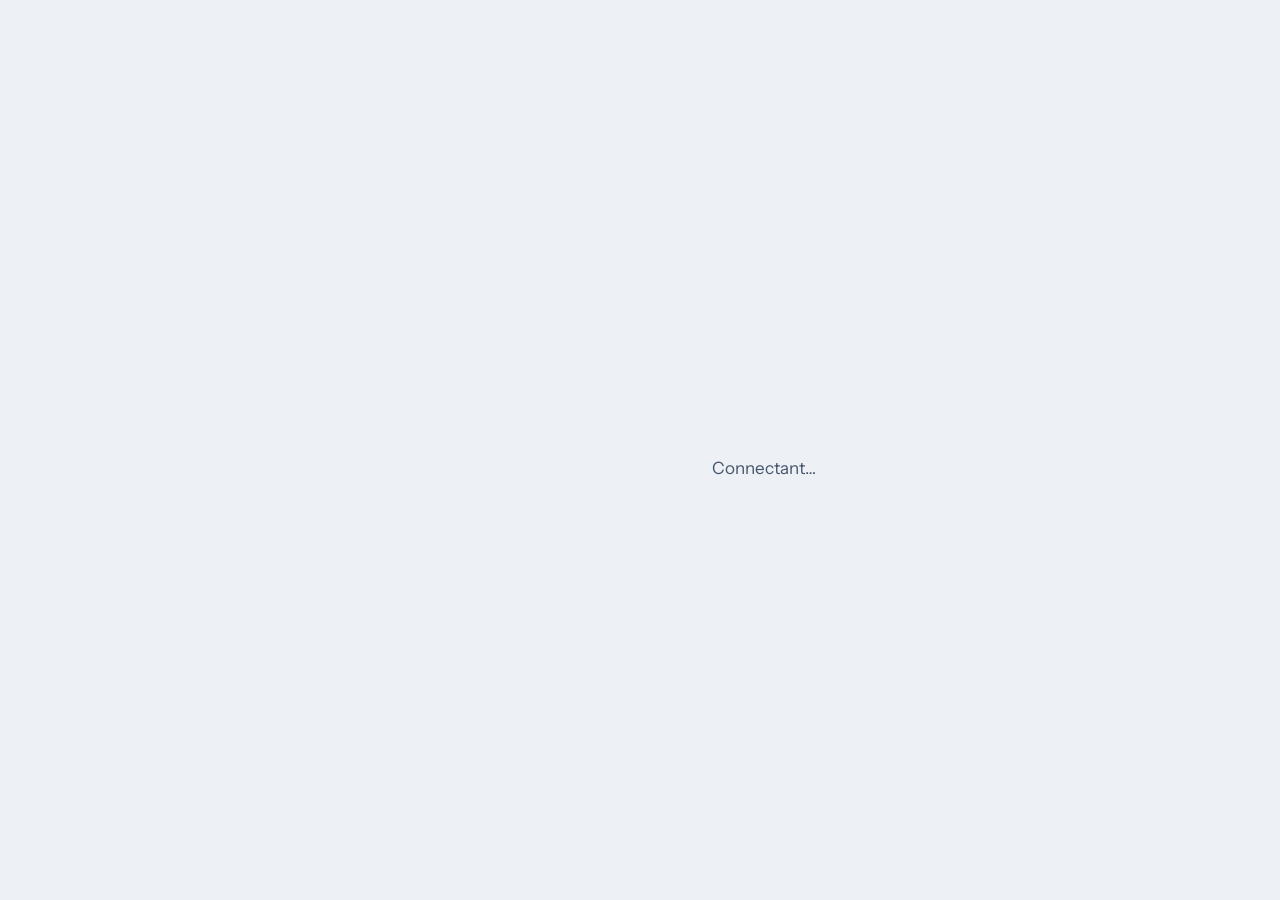
==== commit 218488f5: "Add files via upload" ====
--- a/index.html
+++ b/index.html
@@ -1,2515 +1,3786 @@
 <!doctype html>
-<html lang="ca"><head>
+<html lang="ca">
+<head>
 <meta charset="utf-8">
-<meta name="viewport" content="width=device-width, initial-scale=1, viewport-fit=cover">
-<meta name="theme-color" content="#0E2338">
-<title>Arxiu · Banda de Terrassa</title>
-<link rel="icon" type="image/png" sizes="16x16" href="favicon-16.png">
-<link rel="icon" type="image/png" sizes="32x32" href="favicon-32.png">
-<link rel="icon" type="image/png" sizes="192x192" href="favicon-192.png">
-<link rel="apple-touch-icon" href="apple-touch-icon.png">
-<meta name="apple-mobile-web-app-title" content="Arxiu">
+<meta name="viewport" content="width=device-width, initial-scale=1, maximum-scale=1, user-scalable=no, viewport-fit=cover">
+<title>Banda de Terrassa · Assistència</title>
+<meta name="description" content="Gestió d'assistència, absències i projectes de la Banda de Terrassa.">
+<link rel="icon" href="favicon.ico?v=3" sizes="any">
+<link rel="icon" type="image/png" sizes="32x32" href="favicon-32.png?v=3">
+<link rel="apple-touch-icon" sizes="180x180" href="apple-touch-icon.png?v=3">
+<link rel="manifest" href="manifest.webmanifest?v=3">
+<meta name="apple-mobile-web-app-capable" content="yes">
+<meta name="apple-mobile-web-app-status-bar-style" content="default">
+<meta name="apple-mobile-web-app-title" content="Banda de Terrassa">
+<meta name="theme-color" content="#EDF0F4">
+<link rel="preconnect" href="https://fonts.googleapis.com">
+<link rel="preconnect" href="https://fonts.gstatic.com" crossorigin>
+<link rel="stylesheet" href="https://fonts.googleapis.com/css2?family=Hanken+Grotesk:wght@400;500;600;700;800&display=swap">
 <style>
+@font-face{font-family:"Instrument Sans";src:url([data-uri]) format("woff");font-weight:100 500;font-display:swap}
+@font-face{font-family:"Instrument Sans";src:url([data-uri]) format("woff");font-weight:600 900;font-display:swap}
+@font-face{font-family:"Instrument Serif";src:url([data-uri]) format("woff");font-display:swap}
+@font-face{font-family:"Instrument Serif";font-style:italic;src:url([data-uri]) format("woff");font-display:swap}
+
 :root{
-  --navy:#0E2338; --bg:#F8FAFC; --surface:#FFFFFF; --ink:#0E2338; --ink-2:#44546A; --ink-3:#586578;
-  --rule:#E2E8F0; --line:#CBD5E1; --band:#E6ECF3;
-  --ok:#17784A; --warn:#B8860B; --warn-t:#7A5500; --warn-bg:#FBF1D4; --bad:#B3121F; --bad-bg:#FBE4E6;
-  --sf:-apple-system,BlinkMacSystemFont,"SF Pro Text","SF Pro Display",system-ui,"Segoe UI",Roboto,sans-serif;
-  --shadow-sm:0 1px 2px rgba(14,35,56,.08); --shadow-lg:0 8px 24px rgba(14,35,56,.18), 0 1px 3px rgba(14,35,56,.12);
-  --ease-spring:cubic-bezier(.34,1.56,.64,1); --ease-out:cubic-bezier(.16,1,.3,1);
-  --safe-t:env(safe-area-inset-top,0px); --safe-b:env(safe-area-inset-bottom,0px);
-  color-scheme:light;
-}
-*{box-sizing:border-box;-webkit-tap-highlight-color:transparent}
-html{-webkit-text-size-adjust:100%}
-html,body{margin:0;padding:0;background:var(--bg);color:var(--ink);font-family:var(--sf);font-size:15px;line-height:1.4;-webkit-font-smoothing:antialiased}
-body.locked{overflow:hidden}
-button,input,select,textarea{font:inherit;color:inherit}
-button{cursor:pointer}
-:focus-visible{outline:2px solid var(--navy);outline-offset:2px;border-radius:6px}
-h1,h2,h3,p,ul{margin:0}
-.hidden{display:none!important}
-.ic{width:22px;height:22px;fill:none;stroke:currentColor;stroke-width:1.9;stroke-linecap:round;stroke-linejoin:round;flex:none}
-
-/* ---------- capçalera ---------- */
-.top{position:sticky;top:-62px;z-index:20;background:var(--navy);color:#fff;border-radius:0 0 28px 28px;padding:calc(var(--safe-t) + 14px) 20px 18px}
-.top-brand{max-width:680px;margin:0 auto;height:44px;display:flex;align-items:center;justify-content:space-between;gap:10px}
+  --sf:"Instrument Sans",-apple-system,system-ui,"Segoe UI",sans-serif; --serif:"Instrument Serif",Georgia,serif;
+  --paper:#EDF0F4; --field:#102A43; --ink:#0F2236; --ink2:#44546A; --ink3:#5F6F84; --rule:#CBD3DD;
+  --sP:#1B6B45; --sR:#2B78B0; --sF:#B07D12; --sX:#B3262E; --sN:#9AA7B8; --fj-ink:#6E4B08;
+}
+*{box-sizing:border-box;margin:0;font-variant-ligatures:none;font-feature-settings:"liga" 0,"clig" 0,"calt" 0;-webkit-tap-highlight-color:transparent}
+html,body{height:100%;background:#D9DCE1;font-family:var(--sf);color:var(--ink);font-size:15px;line-height:1.3;-webkit-font-smoothing:antialiased}
+button{font:inherit;color:inherit;background:none;border:0;cursor:pointer;padding:0}
+input,textarea{font:inherit;color:inherit}
+body{display:flex;align-items:center;justify-content:center}
+#app{position:relative;width:100%;height:100dvh;max-width:430px;background:var(--paper);overflow:hidden;overflow:clip;isolation:isolate}
+@media (min-width:520px){ #app{height:min(900px,calc(100vh - 32px));border-radius:48px;box-shadow:0 30px 80px rgba(15,34,54,.28)} }
+.ico{width:22px;height:22px;fill:none;stroke:currentColor;stroke-width:1.7;stroke-linecap:round;stroke-linejoin:round;display:block;flex:none}
+.scroll{position:absolute;inset:0;overflow-y:auto;overflow-x:hidden;padding:calc(env(safe-area-inset-top,0px) + 88px) 20px 120px;scrollbar-width:none}
+.scroll.flush{padding-top:0} .wrap{position:relative}
+.scroll::-webkit-scrollbar{display:none}
+.title{font:700 32px/1.1 var(--sf);letter-spacing:-.02em}
+.hero{font:700 44px/1 var(--sf);letter-spacing:-.03em;font-variant-numeric:tabular-nums}
+.h{font:700 20px/1.2 var(--sf);letter-spacing:-.01em;margin:26px 0 8px;display:flex;justify-content:space-between;align-items:baseline}
+.h small{font:400 15px/1 var(--sf);color:var(--ink2)}
+.muted{color:var(--ink2)} .b{font-weight:700} .s13{font-size:13px} .s17{font-size:17px}
+.mon{font-size:13px;font-weight:700;letter-spacing:.08em;text-transform:uppercase;color:var(--ink2);margin:20px 0 0 4px}
+.ico-b{width:44px;height:44px;display:grid;place-items:center;border-radius:22px}
+/* chrome */
+.tb{position:absolute;top:calc(env(safe-area-inset-top,0px) + 18px);left:16px;right:16px;height:44px;display:flex;align-items:center;justify-content:space-between;gap:10px;z-index:30;pointer-events:none}
+.tb:not(.lt)::before{content:"";position:absolute;left:-16px;right:-16px;top:calc(-1 * (env(safe-area-inset-top,0px) + 18px));bottom:-18px;background:linear-gradient(to bottom,rgba(237,240,244,.97) 62%,rgba(237,240,244,0));z-index:-1;pointer-events:none}
 .brand{display:flex;align-items:center;gap:10px;min-width:0}
-.lg2{width:40px;height:40px;border-radius:11px;background:#fff;display:grid;place-items:center;flex:none}
-.lg2 img{width:32px;height:32px;object-fit:contain}
-.brand b{display:block;font:700 17px/20px var(--sf);letter-spacing:-.3px;color:#fff;white-space:nowrap;overflow:hidden;text-overflow:ellipsis}
-.brand small{display:block;font:600 13px/16px var(--sf);color:#C9D5E4}
-.top-act{display:flex;gap:8px;flex:none}
-.qm{width:40px;height:40px;border-radius:20px;border:0;background:rgba(255,255,255,.14);color:#fff;display:grid;place-items:center;font:700 19px/1 var(--sf);flex:none;transition:transform .15s var(--ease-spring)}
-.qm:active{transform:scale(.92)}
-.qm .ic{width:20px;height:20px}
-.pt{max-width:680px;margin:14px auto 0;height:46px;border-radius:23px;background:rgba(255,255,255,.12);display:grid;grid-auto-flow:column;grid-auto-columns:1fr;padding:3px;gap:2px}
-.pt button{border:0;background:transparent;border-radius:20px;font:700 15px/1 var(--sf);color:#C9D5E4;transition:background .2s var(--ease-out),color .2s}
-.pt button.on{background:#fff;color:var(--navy)}
-body[data-screen=config] .pt, body[data-screen=registrar] .pt{display:none}
-body[data-screen=config] .top, body[data-screen=registrar] .top{top:0;padding-bottom:22px}
-
-main{max-width:680px;margin:0 auto;padding:18px 20px calc(var(--safe-b) + 120px);animation:fadeUp .35s var(--ease-out)}
-@keyframes fadeUp{from{opacity:0;transform:translateY(8px)}to{opacity:1;transform:none}}
-
-/* ---------- barra inferior flotant ---------- */
-.fbar{position:fixed;left:50%;transform:translateX(-50%);bottom:calc(var(--safe-b) + 14px);height:64px;border-radius:32px;background:#fff;box-shadow:var(--shadow-lg);display:flex;padding:6px;gap:4px;z-index:30}
-.fbar button{width:72px;border:0;border-radius:26px;display:grid;place-items:center;background:transparent;color:var(--ink-3);transition:background .2s var(--ease-out),color .2s}
-.fbar button.on{background:var(--navy);color:#fff}
-.fbar .ic{width:26px;height:26px}
-body[data-screen=registrar] .fbar{display:none}
-.savepill{position:fixed;left:50%;transform:translateX(-50%);bottom:calc(var(--safe-b) + 92px);max-width:calc(100vw - 32px);text-align:center;background:var(--navy);color:#fff;font-size:14px;font-weight:600;padding:10px 16px;border-radius:14px;z-index:90;box-shadow:var(--shadow-lg);opacity:0;pointer-events:none;transition:opacity .25s}
-.savepill.show{opacity:1}
-
-/* ---------- cerca, comptador, vista ---------- */
-.search{position:relative;display:flex;align-items:center;gap:10px;height:48px;border-radius:24px;background:#fff;border:1px solid var(--line);padding:0 8px 0 18px}
-.search input{flex:1;min-width:0;border:0;outline:0;background:transparent;font:400 17px/1 var(--sf);height:46px}
-.search input::placeholder{color:var(--ink-3)}
-.search:focus-within{border-color:var(--navy)}
-.search svg{display:none}
-.cfgsearch{height:46px;min-width:0}.cfgsearch input{height:44px;font-size:16px;width:100%;min-width:0}
-.search button{border:0;background:transparent;font:700 15px/1 var(--sf);color:var(--navy);height:36px;padding:0 10px;border-radius:18px;display:inline-flex;align-items:center;gap:6px;flex:none}
-.fbadge{background:var(--navy);color:#fff;border-radius:10px;font-size:11px;min-width:20px;height:20px;padding:0 6px;display:inline-grid;place-items:center}
-.cnt{font:400 13px/18px var(--sf);color:var(--ink-3);margin:10px 4px 0}
-.lhrow{display:flex;align-items:center;justify-content:space-between;gap:10px;min-height:48px;padding:6px 0 4px}
-.af{font:700 15px/20px var(--sf);min-width:0;display:flex;gap:10px;align-items:baseline;flex:1}
-.aft{min-width:0;overflow:hidden;text-overflow:ellipsis;white-space:nowrap;color:var(--ink-2);font-weight:600}
-.af button{flex:none;white-space:nowrap}
-.af button{border:0;background:transparent;padding:0;color:var(--bad);font:700 15px/20px var(--sf)}
-.viewtoggle,.seg{display:flex;border:1px solid var(--line);border-radius:16px;background:#fff;padding:2px;margin-left:auto}
-.viewtoggle button{border:0;background:transparent;height:32px;width:44px;border-radius:14px;display:grid;place-items:center;color:var(--ink-2)}
-.viewtoggle button.on{background:var(--navy);color:#fff}
-.viewtoggle .ic{width:20px;height:20px}
-.letter{font:700 13px/1 var(--sf);color:var(--ink-3);margin:18px 4px 8px}
-.letter:first-child{margin-top:4px}
-.cards{display:flex;flex-direction:column}
-#list{padding-right:16px}
-.azindex{position:fixed;right:max(2px, calc((100vw - 680px) / 2 - 22px));transform:translateY(-50%);z-index:15;display:flex;flex-direction:column;align-items:center;padding:4px 2px;touch-action:none;user-select:none;-webkit-user-select:none}
-.azindex button{border:0;background:transparent;color:var(--navy);font-weight:700;line-height:1;padding:0 6px;min-height:0;display:flex;align-items:center}
-.empty{padding:42px 16px;text-align:center;color:var(--ink-3)}
-.empty p{margin:0 auto;max-width:36ch;font-size:15px}
-
-/* ---------- targeta d'obra amb marc corbat ---------- */
-.fr{display:block;width:100%;text-align:left;background:#fff;border:0;border-radius:16px;border-left:8px solid var(--c,var(--line));padding:13px 16px 13px 14px;margin-bottom:10px;box-shadow:var(--shadow-sm);transition:transform .18s var(--ease-spring)}
-.fr[data-id],.fr[data-pid],.fr[data-oid]{cursor:pointer}
-.fr[data-id]:active,.fr[data-pid]:active,.fr[data-oid]:active{transform:scale(.985)}
-.fr.ok{--c:var(--ok)} .fr.warn{--c:var(--warn)} .fr.bad{--c:var(--bad)} .fr.nv{--c:var(--navy)} .fr.n{--c:var(--line)}
-.fr .tt,.tt{font:700 19px/24px var(--sf);letter-spacing:-.4px;overflow-wrap:anywhere}
-.fr .who{font:400 15px/20px var(--sf);color:var(--ink-2)}
-.fr .st{font:600 13px/18px var(--sf);margin-top:5px;display:flex;align-items:center;gap:7px;flex-wrap:wrap}
-.st.ok{color:var(--ok)} .st.warn{color:var(--warn-t)} .st.bad{color:var(--bad)}
-.fr .loc,.loc{font:400 13px/18px var(--sf);color:var(--ink-3);margin-top:2px}
-.flag{font:700 13px/1 var(--sf);color:var(--warn-t);background:var(--warn-bg);border-radius:12px;height:24px;padding:0 10px;display:inline-grid;place-items:center;margin-left:auto}
-.fr.cmp{display:flex;align-items:center;justify-content:space-between;gap:10px;padding:11px 14px;margin-bottom:8px}
-.fr.cmp .tt{font-size:17px;line-height:22px}
-.fr.cmp .st{margin-top:2px}
-.fr.cmp .flag{flex:none}
-.fr .accbtns{display:flex;gap:8px;margin-top:12px}
-.fr .reasons{margin:8px 0 0;padding-left:18px;font-size:13px;color:var(--warn-t);line-height:1.5}
-.fr .ct{font:800 15px/20px var(--sf);letter-spacing:-.2px;margin-bottom:2px}
-.fr.warn .ct{color:var(--warn-t)}
-.fr .kv .i:first-child{border-top:0}
-.fr .kv .i:last-child{padding-bottom:2px}
-.fr p.t2{font:400 15px/20px var(--sf);color:var(--ink-2)}
-.fr ul.t2{padding-left:18px;font:400 15px/21px var(--sf);color:var(--ink-2)}
-.fr .row{display:flex;align-items:center;justify-content:space-between;gap:10px}
-.fr .row > div{min-width:0}
-.fr .row.prow{align-items:center}
-.row .main{flex:1;min-width:0}
-
-/* ---------- elements bàsics ---------- */
-.btn{height:52px;border-radius:26px;border:0;display:inline-flex;align-items:center;justify-content:center;gap:6px;font:700 17px/1 var(--sf);background:var(--navy);color:#fff;padding:0 22px;transition:transform .2s var(--ease-spring),opacity .12s;text-decoration:none}
-.btn:active{transform:scale(.97);opacity:.92}
-.btn.o{background:#fff;color:var(--navy);outline:1.5px solid var(--navy);outline-offset:-1.5px}
-.btn.s,.btn-sm{height:44px;padding:0 20px;font-size:15px}
-.btn.bd{background:#fff;color:var(--bad);outline:1.5px solid var(--bad);outline-offset:-1.5px}
-.btn.w{width:100%}
-.btn:disabled{opacity:.5}
-.pill{font:700 13px/1 var(--sf);height:36px;padding:0 14px;border-radius:18px;display:inline-grid;place-items:center;background:#fff;border:1px solid var(--line);color:var(--navy)}
-.ib{width:40px;height:40px;border-radius:20px;border:0;display:grid;place-items:center;outline:1.5px solid var(--line);outline-offset:-1.5px;background:#fff;color:var(--navy);flex:none;transition:transform .15s var(--ease-spring)}
-.ib:active{transform:scale(.92)}
-.ib.d{color:var(--bad);outline-color:var(--bad)}
-.ib .ic{width:20px;height:20px}
-.h1{font:800 28px/32px var(--sf);letter-spacing:-.8px}
-.sub{font:400 15px/20px var(--sf);color:var(--ink-2);margin-top:6px}
-.hint{font:400 13px/18px var(--sf);color:var(--ink-3);margin-top:6px}
-.sec-h{font:800 17px/22px var(--sf);letter-spacing:-.3px;margin:22px 0 10px;display:flex;align-items:center;gap:10px}
-h3.sec{font:800 17px/22px var(--sf);letter-spacing:-.3px;margin:22px 0 10px}
-h3.sec:first-child{margin-top:4px}
-.seccnt{font-weight:600;color:var(--ink-2);letter-spacing:0;margin-left:6px}
-.kv .i{display:flex;gap:16px;padding:13px 0;border-top:1px solid var(--rule);font:400 15px/20px var(--sf)}
-.kv .k{width:128px;color:var(--ink-2);flex:none}
-.kv .v{font-weight:600;flex:1;min-width:0;overflow-wrap:anywhere}
-.kv .v.bad{color:var(--bad)} .kv .v.warn{color:var(--warn-t)}
-.kv .v div + div{margin-top:2px}
-.kv .v .sm{display:block;font-weight:400;color:var(--ink-2)}
-.ia{font:700 11px/1 var(--sf);letter-spacing:.4px;color:var(--ink-3);outline:1px solid var(--line);outline-offset:-1px;border-radius:6px;padding:4px 6px;flex:none}
-.ia.d{color:#C9D5E4;outline-color:rgba(255,255,255,.5)}
-.err{background:var(--bad-bg);color:var(--bad);border-radius:12px;padding:10px 12px;font:600 14px/1.35 var(--sf)}
-
-/* ---------- bandes de secció (formularis) ---------- */
-.sec{margin-top:26px}
-.sec.first{margin-top:22px}
-.band{background:var(--band);color:var(--navy);border-radius:12px;border-left:6px solid var(--navy);height:36px;display:flex;align-items:center;padding:0 14px 0 12px;font:800 15px/20px var(--sf);letter-spacing:-.2px;margin-bottom:12px}
-.hn,.fl i{font-style:normal;font-weight:400;color:var(--ink-3);margin-left:6px;font-size:13px}
-.band .hn{color:var(--ink-2)}
-.hn::before,.fl i::before{content:"("} .hn::after,.fl i::after{content:")"}
-.fl{display:block;font:700 13px/18px var(--sf);margin:18px 0 8px}
-.field{margin:0}
-.field:first-child .fl{margin-top:0}
-.errtext{display:none;color:var(--bad);font:600 13px/18px var(--sf);margin-top:6px}
-.field.err .errtext{display:block}
-.field.err .inp2,.field.err .combo-input{border-color:var(--bad)}
-.field.err .three, .field.err .chips{outline:1.5px solid var(--bad);outline-offset:4px;border-radius:14px}
-.inp2,.textarea,.combo-input,.inp{width:100%;height:52px;border-radius:14px;background:#fff;border:1px solid var(--line);padding:0 16px;font:400 17px/1 var(--sf);outline:none;transition:border-color .15s}
-.inp2:focus,.textarea:focus,.combo-input:focus,.inp:focus{border-color:var(--navy)}
-.inp2:disabled{opacity:.5}
-.textarea{height:auto;min-height:96px;padding:14px 16px;line-height:1.4;resize:vertical}
-.three{display:flex;gap:8px}
-.three button{flex:1;min-height:52px;border-radius:14px;background:#fff;border:1.5px solid var(--line);font:700 15px/1.1 var(--sf);padding:0 6px;display:grid;place-items:center;text-align:center;transition:background .15s,color .15s,border-color .15s}
-.three button.on{background:var(--navy);border-color:var(--navy);color:#fff}
-.three button.on.bd{background:var(--bad);border-color:var(--bad)}
-.chips{display:flex;flex-wrap:wrap;gap:8px}
-.chip{min-height:40px;padding:0 14px;border-radius:20px;background:#fff;border:1.5px solid var(--line);font:700 15px/1 var(--sf);display:inline-flex;align-items:center;gap:6px;transition:background .15s,color .15s,border-color .15s}
-.chip:active{transform:scale(.96)}
-.chip.on{background:var(--navy);border-color:var(--navy);color:#fff}
-.chip.on.bd{background:var(--bad);border-color:var(--bad)}
-.chip.add{border-style:dashed;color:var(--navy)}
-.chip:disabled{opacity:.4}
-.chips.s .chip{min-height:38px}
-.addline{display:flex;gap:8px;margin-top:10px}
-.addline .inp2{flex:1;height:46px}
-.addline .btn{height:46px;font-size:15px;padding:0 18px}
-.link{border:0;background:transparent;color:var(--navy);font:700 13px/18px var(--sf);padding:6px 0;text-decoration:underline;text-underline-offset:3px}
-.gr{width:100%;display:flex;align-items:center;gap:10px;padding:13px 0;border:0;border-top:1px solid var(--rule);background:transparent;text-align:left;font:700 15px/20px var(--sf)}
-.gr > span:first-child{flex:1}
-.gr .sm{font-weight:400;color:var(--ink-3);text-align:right;max-width:55%}
-.gr .sm.on{font-weight:700;color:var(--bad)}
-.gr .ex{color:var(--navy);width:14px;text-align:center}
-.grp.dis{opacity:.4;pointer-events:none}
-.grp .chips{padding-bottom:10px}
-.steps{display:flex;gap:8px;align-items:center;margin-top:16px}
-.steps b{width:28px;height:28px;border-radius:8px;border:1.5px solid var(--line);color:var(--ink-3);display:grid;place-items:center;font:800 13px/1 var(--sf)}
-.steps b.on{background:var(--navy);color:#fff;border-color:var(--navy)}
-.steps b.done{border-color:var(--ok);color:var(--ok)}
-.steps i{flex:1;height:2px;background:var(--line);max-width:36px}
-.foot{position:fixed;left:0;right:0;bottom:0;z-index:25;padding:14px 20px calc(var(--safe-b) + 18px);background:linear-gradient(to bottom,rgba(248,250,252,0),var(--bg) 22px);display:flex;gap:10px}
-.foot .btn{flex:1}
-.foot .back{flex:0 0 112px}
-.foot-in{max-width:680px;margin:0 auto;width:100%;display:flex;flex-wrap:wrap;gap:10px}
-.foot-in .btn.cx{flex:1 1 100%}
-.foot-in .btn{flex:1} .foot-in .back{flex:0 0 112px}
-.ctl{display:flex;justify-content:space-between;align-items:center}
-
-/* ---------- pàgines a pantalla completa (fitxa, projecte, edició) ---------- */
-.page{position:fixed;inset:0;z-index:50;background:var(--bg);overflow-y:auto;overscroll-behavior:contain;animation:pageIn .28s var(--ease-out)}
-@keyframes pageIn{from{opacity:.4;transform:translateY(18px)}to{opacity:1;transform:none}}
-.phead{background:var(--navy);color:#fff;border-radius:0 0 28px 28px;padding:calc(var(--safe-t) + 14px) 20px 24px}
-.phead-in,.pbody{max-width:680px;margin:0 auto}
-.ptop{display:flex;justify-content:space-between;align-items:center;height:44px}
-.ptitle{display:flex;align-items:center;gap:10px;margin-top:14px;flex-wrap:wrap}
-.ptitle h1{font:800 28px/32px var(--sf);letter-spacing:-.8px;color:#fff;overflow-wrap:anywhere}
-.pwho{font:400 17px/22px var(--sf);color:#C9D5E4;margin-top:6px}
-.pbody{padding:20px 20px calc(var(--safe-b) + 120px)}
-.pbody.light{padding-top:calc(var(--safe-t) + 14px)}
-.ptop.light{margin-bottom:14px}
-.pbody .fr{margin-bottom:12px}
-.pbody .fr .btn{margin-top:12px}
-.sticky-foot{position:sticky;bottom:0;z-index:5;padding:14px 20px calc(var(--safe-b) + 18px);background:linear-gradient(to bottom,rgba(248,250,252,0),var(--bg) 22px)}
-.sticky-foot .foot-in{max-width:680px}
-.pickl{display:flex;flex-direction:column;background:#fff;border:1px solid var(--line);border-radius:14px;box-shadow:var(--shadow-sm);overflow:hidden;margin:8px 0 6px}
-.pickrow{display:flex;align-items:center;gap:10px;min-height:56px;padding:8px 14px;border:0;border-top:1px solid var(--rule);background:transparent;text-align:left}
-.pickrow:first-child{border-top:0}
-.pickrow:active{background:var(--band)}
-.pickrow .main{flex:1;min-width:0;display:flex;flex-direction:column}
-.pickrow .title{font-weight:700;font-size:15px}
-.pickrow .authors{font-size:13px;color:var(--ink-3);white-space:nowrap;overflow:hidden;text-overflow:ellipsis}
-.pickplus{width:30px;height:30px;border-radius:50%;background:var(--navy);color:#fff;display:grid;place-items:center;font-weight:700;font-size:18px;flex:none}
-.note-line{background:var(--band);border-radius:12px;padding:10px 12px;font:400 14px/20px var(--sf);color:var(--ink-2);margin-top:12px}
-.revitem{display:flex;align-items:flex-start;gap:10px;padding:10px 0;border-top:1px solid rgba(122,85,0,.18);cursor:pointer;font:400 14px/20px var(--sf);color:var(--ink-2)}
-.revitem input{flex:none;width:20px;height:20px;margin:1px 0 0;accent-color:var(--ok)}
-
-/* ---------- fulls modals (filtres, ajuda, edicions petites) ---------- */
-.sheet-bg{position:fixed;inset:0;background:rgba(14,35,56,.45);backdrop-filter:blur(3px);-webkit-backdrop-filter:blur(3px);z-index:60;display:flex;align-items:flex-end;justify-content:center;height:100%;height:100dvh;animation:fadeIn .18s ease}
-@keyframes fadeIn{from{opacity:0}to{opacity:1}}
-.sheet{background:#fff;width:calc(100% - 16px);max-width:600px;margin-bottom:8px;border-radius:32px;max-height:calc(100dvh - 92px);overflow-y:auto;overscroll-behavior:contain;padding:20px 20px 0;animation:sheetUp .32s var(--ease-spring)}
-@keyframes sheetUp{from{transform:translateY(28px);opacity:.6}to{transform:none;opacity:1}}
-.sheet-head{display:flex;align-items:flex-start;justify-content:space-between;gap:10px;position:sticky;top:-20px;background:#fff;z-index:2;padding:0 0 12px;margin-top:0}
-.sheet-head .htxt{flex:1;min-width:0}
-.sheet-head h2{font:800 28px/32px var(--sf);letter-spacing:-.8px}
-.sheet-head .hsub{font:400 15px/20px var(--sf);color:var(--ink-2);margin-top:4px}
-.sheet-close{border:1px solid var(--line);background:#fff;height:36px;padding:0 14px;border-radius:18px;display:grid;place-items:center;color:var(--navy);flex:none;font:700 13px/1 var(--sf)}
-.sheet-close svg{display:none}
-.sheet-close::after{content:"Tanca"}
-.sheet-body{padding:4px 0 24px}
-.sheet .btnbar,.btnbar{display:flex;gap:10px;position:sticky;bottom:0;z-index:3;background:linear-gradient(to bottom,rgba(255,255,255,0),#fff 16px);padding:16px 0 calc(var(--safe-b) + 16px)}
-.btnbar .btn{flex:1}
-.sheet .field{margin-bottom:14px}
-.sheet .field label{display:block;font:700 13px/18px var(--sf);margin:0 0 8px}
-.sheet .field label .opt{font-weight:400;color:var(--ink-3);font-size:13px}
-.sheet .input{width:100%;height:52px;border-radius:14px;background:#fff;border:1px solid var(--line);padding:0 16px;font:400 17px/1 var(--sf);outline:none}
-.sheet .input:focus{border-color:var(--navy)}
-.fgroup{margin-top:4px}
-.fgroup .fl{margin-top:18px}
-.restsum{list-style:none;margin:4px 0 12px;padding:0;border-top:1px solid var(--rule)}
-.restsum li{display:flex;justify-content:space-between;gap:12px;padding:12px 0;font-size:15px;border-bottom:1px solid var(--rule)}
-.restsum b{font-variant-numeric:tabular-nums}
-.help-intro{background:var(--band);border-radius:14px;padding:12px 14px;font-size:14px;color:var(--ink-2);margin:6px 0}
-.help-h{font:800 17px/22px var(--sf);letter-spacing:-.3px;margin:22px 0 6px}
-.help-row{display:flex;gap:12px;align-items:flex-start;padding:12px 0;border-top:1px solid var(--rule)}
-.help-h + .help-row{border-top:0}
-.help-row > div{font:400 14px/20px var(--sf);color:var(--ink-2)}
-.help-row b{display:block;color:var(--ink);font:700 15px/20px var(--sf);margin-bottom:2px}
-.swatch{width:6px;height:44px;border-radius:8px;flex:none;background:var(--c)}
-.swatch.ok{--c:var(--ok)} .swatch.bad{--c:var(--bad)} .swatch.warn{--c:var(--warn)} .swatch.nv{--c:var(--navy)}
-.logline{display:flex;align-items:center;justify-content:space-between;gap:10px;margin-top:22px;padding-top:14px;border-top:1px solid var(--rule);font:400 14px/20px var(--sf);color:var(--ink-2)}
-
-/* ---------- combobox ---------- */
-.combo{position:relative}
-.combo-arrow{position:absolute;right:16px;top:26px;transform:translateY(-50%);color:var(--ink-3);pointer-events:none}
-.combo-input{padding-right:40px}
-.combo-panel{background:#fff;border:1px solid var(--line);border-radius:14px;box-shadow:var(--shadow-lg);max-height:260px;overflow-y:auto;z-index:200}
-.combo-opt{min-height:48px;padding:10px 16px;font:400 15px/20px var(--sf);cursor:pointer;display:flex;align-items:center;border-top:1px solid var(--rule)}
-.combo-opt:first-child{border-top:0}
-.combo-opt:hover{background:var(--band)}
-.combo-opt.create{color:var(--navy);font-weight:700}
-.combo-empty{padding:14px;color:var(--ink-3);font-size:14px;text-align:center}
-.selectedchips{display:flex;flex-wrap:wrap;gap:8px;margin-top:10px}
-.selchip{display:inline-flex;align-items:center;gap:6px;background:var(--navy);color:#fff;border-radius:20px;padding:0 6px 0 14px;min-height:40px;font:700 15px/1 var(--sf)}
-.selchip button{border:0;background:rgba(255,255,255,.18);width:28px;height:28px;border-radius:50%;display:grid;place-items:center;color:#fff;font-size:11px}
-
-/* ---------- feina pendent i configuració ---------- */
-.task{border-top:1px solid var(--rule)}
-.taskhead{width:100%;display:flex;align-items:center;gap:12px;min-height:64px;padding:12px 0;border:0;background:transparent;text-align:left}
-.tasktxt{flex:1;min-width:0;display:flex;flex-direction:column;gap:2px}
-.tasktitle{font:700 17px/22px var(--sf);letter-spacing:-.3px}
-.taskdesc{font:400 13px/18px var(--sf);color:var(--ink-3)}
-.taskhead .count{font:700 15px/1 var(--sf);min-width:40px;height:30px;padding:0 10px;border-radius:15px;border:1px solid var(--line);background:#fff;display:grid;place-items:center;flex:none}
-.taskcaret{color:var(--navy);flex:none;transition:transform .25s var(--ease-out)}
-.task.open .taskcaret{transform:rotate(180deg)}
-.taskbody{padding:4px 0 10px}
-.taskbody h3.sec{font-size:15px;margin-top:14px}
-.cfgpanel{padding:4px 0 14px}
-.cfgtools{display:flex;gap:8px;align-items:center}
-.cfgsearch{flex:1;margin:0}
-.cfgpanel .addrow,.addrow{display:flex;gap:8px;margin-top:10px}
-.addrow .input{flex:1;height:46px;border-radius:14px;border:1px solid var(--line);padding:0 16px;font:400 17px/1 var(--sf);outline:none;background:#fff}
-.addrow .btn{height:46px;flex:none;font-size:15px}
-.cfglist{margin-top:10px;max-height:420px;overflow-y:auto}
-.cfgrow{display:flex;align-items:center;justify-content:space-between;gap:10px;padding:10px 0;border-top:1px solid var(--rule)}
-.cfgname{flex:1;min-width:0}
-.cfgname .nm{font:600 15px/20px var(--sf);overflow-wrap:anywhere}
-.cfgname .meta{font:400 13px/18px var(--sf);color:var(--ink-3)}
-.cfgacts{display:flex;gap:8px;flex:none}
-.cfgempty{padding:16px;text-align:center;color:var(--ink-3)}
-.iconbtn{width:40px;height:40px;border-radius:20px;border:0;display:grid;place-items:center;outline:1.5px solid var(--line);outline-offset:-1.5px;background:#fff;color:var(--navy);transition:transform .15s var(--ease-spring)}
-.iconbtn:active{transform:scale(.92)}
-.iconbtn.danger{color:var(--bad);outline-color:var(--bad)}
-.cfgnote{font:400 13px/18px var(--sf);color:var(--ink-3);margin-top:14px}
-.exportbox{display:flex;flex-direction:column;gap:10px}
-.exportbox .btnrow{display:flex;flex-direction:column;gap:10px}
-.exportbox .btn{width:100%}
-.exportbox .btn.restore{background:#fff;color:var(--bad);outline:1.5px solid var(--bad);outline-offset:-1.5px}
-.exportbox p{font:400 13px/18px var(--sf);color:var(--ink-3)}
-.btn.btn-danger-ghost{background:#fff;color:var(--bad);outline:1.5px solid var(--bad);outline-offset:-1.5px}
-.btn.primary{background:var(--navy);color:#fff}
-.btn.ghost{background:transparent;color:var(--navy)}
-.btn.pill-dark{margin:2px 0 6px;width:100%}
-
-/* ---------- inici de sessió ---------- */
-body.auth > .top, body.auth > main, body.auth > .fbar, body.auth #azindex{display:none!important}
-.login{min-height:100vh;min-height:100svh;background:var(--bg);display:flex;flex-direction:column}
-.lhead{background:var(--navy);color:#fff;text-align:center;border-radius:0 0 28px 28px;padding:calc(var(--safe-t) + 56px) 20px 34px}
-.logo-big{width:84px;height:84px;border-radius:22px;background:#fff;display:grid;place-items:center;margin:0 auto 20px}
-.logo-big img{width:64px;height:64px;object-fit:contain}
-.login-h1{font:800 28px/32px var(--sf);letter-spacing:-.8px;color:#fff}
-.lsub{font:600 15px/20px var(--sf);color:#C9D5E4;margin-top:4px}
-.lbody{width:min(100%,420px);margin:0 auto;padding:30px 20px 40px;display:flex;flex-direction:column;gap:6px}
-.lbody form{display:grid;gap:12px}
-.lbody .lmuted{text-align:center;color:var(--ink-3)}
-.login-foot{text-align:center;font:400 15px/20px var(--sf);color:var(--ink-2);margin-top:14px}
-.lfield{display:grid;gap:8px;min-width:0}
-.lfield > span{font:700 13px/18px var(--sf)}
+.brand .bt{min-width:0}
+.brand .t1{font-weight:700;font-size:15px;line-height:1.15;white-space:nowrap;overflow:hidden;text-overflow:ellipsis}
+.brand .t2{font-size:12px;color:var(--ink2);line-height:1.2;white-space:nowrap}
+.lt .brand .t1{color:#fff} .lt .brand .t2{color:#C9D5E2}
+@media (max-width:380px){.brand .t2{display:none}}
+.tb>*{pointer-events:auto}
+.mark{width:44px;height:44px;border-radius:14px;background:#fff;display:grid;place-items:center;overflow:hidden}
+.mark img{width:36px;height:36px}
+.cap{display:flex;height:44px;border-radius:22px;align-items:center;padding:0 4px}
+.glass{background:rgba(247,249,252,.78);-webkit-backdrop-filter:blur(18px) saturate(1.15);backdrop-filter:blur(18px) saturate(1.15);box-shadow:inset 0 .5px 0 rgba(255,255,255,.9),inset 0 0 0 .5px rgba(0,0,0,.06),0 8px 24px rgba(0,0,0,.10)}
+.lt .cap{background:rgba(255,255,255,.16);color:#fff;box-shadow:none}
+.cap button{width:44px;height:44px;display:grid;place-items:center}
+.circ{width:44px;height:44px;border-radius:22px;display:grid;place-items:center}
+#tabbar{position:absolute;left:0;right:0;bottom:0;height:128px;z-index:20;pointer-events:none;background:linear-gradient(to bottom,rgba(237,240,244,0),#EDF0F4 62%)}
+#tabbar nav{position:absolute;left:20px;right:20px;bottom:calc(env(safe-area-inset-bottom,0px) + 14px);height:62px;border-radius:31px;display:flex;align-items:center;padding:5px;color:var(--ink2);pointer-events:auto}
+#tabbar .t{flex:1;height:52px;border-radius:26px;display:flex;align-items:center;justify-content:center;position:relative}
+#tabbar .t .ico{width:25px;height:25px}
+#tabbar nav{background:rgba(255,255,255,.97);box-shadow:0 0 0 1px rgba(15,34,54,.12),0 10px 26px rgba(15,34,54,.18)}
+#tabbar .t{color:#3A4A60}
+#tabbar .t:active{background:rgba(15,34,54,.08)}
+#tabbar .t.on{background:var(--field);color:#fff;font-weight:700;box-shadow:0 3px 8px rgba(16,42,67,.35)}
+.bdg{min-width:19px;height:19px;border-radius:10px;background:#C73878;color:#fff;font-size:11px;font-weight:700;display:inline-grid;place-items:center;padding:0 5px}
+#tabbar .bdg{position:absolute;top:3px;left:50%;margin-left:6px;min-width:17px;height:17px}
+.seg{display:flex;height:44px;border-radius:22px;padding:3px;background:rgba(15,34,54,.07)}
+.seg>button{flex:1;display:flex;align-items:center;justify-content:center;gap:6px;border-radius:19px;color:var(--ink2);white-space:nowrap}
+.seg>.on{background:#fff;color:var(--ink);font-weight:700}
+.chips{display:flex;gap:8px;margin-top:12px;overflow-x:auto;scrollbar-width:none;padding-bottom:2px}
+.chip{height:36px;padding:0 14px;border-radius:18px;border:1px solid var(--rule);display:flex;align-items:center;gap:7px;white-space:nowrap;flex:none}
+.chip.on{background:var(--field);border-color:var(--field);color:#fff;font-weight:700}
+.chip.on .dot{box-shadow:0 0 0 2px rgba(255,255,255,.92)}
+.dot{width:10px;height:10px;border-radius:50%;flex:none;display:inline-block}
+.sd{width:12px;height:12px;border-radius:50%;flex:none;display:inline-block}
+.sd.P{background:var(--sP)} .sd.R{background:var(--sR)} .sd.F{background:var(--sF)} .sd.X{background:var(--sX)} .sd.W{border:1.8px solid var(--ink2)}
+.btn{height:52px;border-radius:26px;display:flex;align-items:center;justify-content:center;font-size:17px;font-weight:700;padding:0 22px;white-space:nowrap;text-align:center}
+.btn.p{background:var(--field);color:#fff} .btn.s{border:1.5px solid var(--field);color:var(--field)} .btn.sm{height:44px;font-size:15px;padding:0 18px}
+.btn.dn{color:var(--sX);border:1.5px solid var(--rule)}
+.btn[disabled]{opacity:.45}
+.row{display:flex;align-items:center;gap:10px;border-top:1px solid var(--rule);padding:14px 0}
+.badge{margin-left:0;display:inline-flex;align-items:center;height:22px;padding:0 8px;border-radius:11px;border:1px solid var(--rule);font-size:13px;color:var(--ink2);white-space:nowrap;flex:none}
+.pj{display:inline-flex;align-items:center;height:24px;padding:0 10px;border-radius:12px;border:1.5px solid var(--pc);background:var(--pt);color:var(--pi);font-size:13px;font-weight:700;white-space:nowrap}
+.pj.lg{height:32px;padding:0 14px;border-radius:16px;font-size:17px}
+/* profile */
+.hf{background:var(--field);color:#fff;border-radius:0 0 40px 40px;padding:calc(env(safe-area-inset-top,0px) + 92px) 20px 28px;margin:0 -20px}
+.hf .who{font-size:15px;color:#C9D5E2;padding-top:0} .hf .who b{color:#fff}
+.hf .hero{margin-top:0;font:400 56px/.98 var(--serif);letter-spacing:-.03em} .hf .hero em{font-style:italic}
+.herorow{position:relative;display:block;margin-top:10px;min-height:115px}
+.herorow .hero{max-width:calc(100% - 146px)}
+.pcell{position:absolute;top:45px;right:24px;display:block}
+.hrow2{margin-top:14px}
+.hrow2>div,.hrow2>p{max-width:calc(100% - 146px)}
+@media (max-width:400px){.hf .hero{font-size:50px}.herorow .hero{max-width:calc(100% - 132px)}.pcell{right:10px}.hrow2>div,.hrow2>p{max-width:calc(100% - 132px)}}
+.hrow2 .meta{margin-top:0}
+.pbox{min-height:115px;justify-content:center;color:#fff;cursor:pointer;flex:none;max-width:100%;min-width:118px;background:rgba(255,255,255,.10);border:1px solid rgba(255,255,255,.18);border-radius:22px;padding:12px 14px;text-align:center;display:flex;flex-direction:column;align-items:center}
+.pbox .n{font:700 40px/1 var(--sf);letter-spacing:-.03em;font-variant-numeric:tabular-nums}
+.pbox.risk .n{color:#FFB4B8}
+.pbox.ok .n{color:#8FDDAE}
+.pbox .l{font-size:13px;color:#C9D5E2;margin-top:3px}
+.hr2{height:2px;background:#B9C4D0;border-radius:1px}
+.eur{display:inline-grid;place-items:center;width:30px;height:30px;border-radius:50%;font-weight:700;font-size:15px;flex:none}
+.eur.ok{background:#D6EBDF;color:#14502F} .eur.no{background:#F6E3B5;color:#6E4B08}
+.eur.sm{width:22px;height:22px;font-size:12px}
+.btn.del{background:#F8DCDD;color:#8A1C23;border:1.5px solid #EDB4B8}
+.callout{margin-top:12px;background:#FBECEC;border:1px solid #E8BBBF;border-radius:20px;padding:14px 16px;display:grid;gap:8px;line-height:1.45}
+.callout p{margin:0}
+.dstep{border:1.5px solid var(--rule);border-radius:18px;padding:12px 14px;margin-top:10px;line-height:1.45}
+.dstep ol{margin:6px 0 0 18px;padding:0} .dstep li{margin-top:3px}
+.row2a{display:grid;grid-template-columns:repeat(auto-fit,minmax(140px,1fr));gap:10px}
+.row2a>div{min-width:0}
+.circb{width:44px;height:44px;border-radius:50%;border:1.5px solid var(--rule);display:grid;place-items:center;color:var(--ink2);background:#fff;flex:none;align-self:center}
+.circb:active{background:#EEF1F5}
+.uline{display:flex;flex-wrap:wrap;align-items:center;gap:4px 8px}
+.usep{color:var(--ink2)}
+.urow{flex:1;min-width:0;text-align:left;padding:10px 0;line-height:1.6}
+.eurb{width:44px;height:44px;display:grid;place-items:center;flex:none}
+.perf{display:inline-flex;vertical-align:-2px;margin-right:6px;color:inherit}
+.risktag{margin-top:7px;height:22px;padding:0 10px;border-radius:11px;background:rgba(255,180,184,.18);color:#FFC9CC;font-size:12px;font-weight:700;display:inline-flex;align-items:center}
+.hpct .can{font-size:12px;color:#C9D5E2;margin-top:5px;line-height:1.25} .hpct .can b{color:#fff}
+.hf .meta{margin-top:16px;color:#C9D5E2;line-height:1.4} .hf .meta b{color:#fff}
+.hf .btns{display:flex;gap:10px;margin-top:26px}
+.hf .btns .btn{flex:1;height:56px;border-radius:28px;font-size:16px;padding:0 10px}
+.hf .btns .p{background:#fff;color:var(--field)} .hf .btns .s{border-color:rgba(255,255,255,.6);color:#fff}
+.imp{display:flex;align-items:center;justify-content:space-between;gap:10px;background:rgba(15,34,54,.09);border-radius:18px;padding:8px 8px 8px 14px;font-size:13px;margin-bottom:14px}
+.imp .btn{height:34px;font-size:13px;padding:0 12px;background:var(--field);color:#fff}
+.hf .imp{background:rgba(255,255,255,.14)} .hf .imp .btn{background:#fff;color:var(--field)}
+.red{color:var(--sX)}
+.pcs{margin-left:.07em}
+/* helpers: hints, empty, error */
+.hint{display:flex;gap:12px;align-items:center;justify-content:space-between;background:rgba(15,34,54,.06);border-radius:16px;padding:10px 12px 10px 14px;font-size:14px;line-height:1.35;margin:10px 0 4px}
+.hint button{font-weight:700;flex:none;padding:8px 6px}
+.empty{text-align:center;padding:44px 12px 20px}
+.empty .ring{width:64px;height:64px;border-radius:32px;border:2px dashed var(--rule);margin:0 auto 18px;display:grid;place-items:center;color:var(--ink3)}
+.empty h2{font:700 20px/1.2 var(--sf)} .empty p{color:var(--ink2);margin:8px auto 18px;max-width:30ch;line-height:1.4}
+.errbox{display:flex;gap:10px;align-items:flex-start;background:#FBE5E6;color:#7F1A20;border-radius:16px;padding:12px 14px;font-size:14px;line-height:1.35;margin:12px 0}
+.errbox svg{margin-top:1px;flex:none}
+.offline{display:flex;gap:10px;align-items:center;justify-content:space-between;background:#F3E6C8;color:#4F3606;border-radius:16px;padding:10px 10px 10px 14px;font-size:14px;line-height:1.3;margin-bottom:14px}
+.offline button{font-weight:700;padding:8px 6px;flex:none}
+/* sheets & toast */
+#sheet-root .dim{position:absolute;inset:0;background:rgba(15,34,54,.46);-webkit-backdrop-filter:blur(7px);backdrop-filter:blur(7px);z-index:60;animation:fd .2s}
+#sheet-root .sheet{overscroll-behavior:contain;position:absolute;left:8px;right:8px;bottom:8px;max-height:calc(100% - 60px);background:#fff;border-radius:40px;z-index:61;padding:12px 22px 0;display:flex;flex-direction:column;animation:up .28s cubic-bezier(.2,.9,.3,1)}
+@keyframes up{from{transform:translateY(40px);opacity:0}} @keyframes fd{from{opacity:0}}
+.sheet .grab{width:36px;height:5px;border-radius:3px;background:var(--rule);margin:0 auto 14px;flex:none}
+.sheet .hd{display:flex;justify-content:space-between;align-items:flex-start;flex:none}
+.sheet h2{font:700 22px/1.15 var(--sf);letter-spacing:-.01em;max-width:280px;padding-top:8px}
+.sheet.ctr .hd{align-items:center}
+.sheet.ctr h2{padding-top:0}
+.sheet .bd{overscroll-behavior:contain;overflow-y:auto;flex:1;min-height:0;padding-bottom:6px;scrollbar-width:none}
+.sheet .foot{display:flex;gap:10px;padding:12px 0 18px;flex:none;align-items:center}
+.sheet .foot .btn{flex:1;padding:0 8px;font-size:16px}
+.fl{font-weight:700;font-size:15px;margin:16px 0 8px}
+input[type=date].inp,input[type=time].inp{width:100%;min-width:0;max-width:100%;padding:0 14px;font-size:16px}
+.pick{display:flex;align-items:center;gap:12px;min-height:56px;border-top:1px solid var(--rule);width:100%;text-align:left}
+.pick:first-of-type{border-top:0}
+.nh{width:28px;height:28px;border-radius:50%;border:1.5px solid var(--rule);display:grid;place-items:center;flex:none;color:#fff}
+.nh.on{background:var(--field);border-color:var(--field)}
+.pickers{display:flex;gap:8px}
+.pickers>button{flex:1;height:48px;border-radius:24px;border:1.5px solid var(--rule);font-weight:700;color:var(--ink2)}
+.pickers>.on{background:var(--field);border-color:var(--field);color:#fff}
+.mins{display:flex;gap:8px;flex-wrap:wrap}
+.mins>button{min-width:48px;height:44px;border-radius:22px;border:1.5px solid var(--rule);color:var(--ink2);padding:0 12px}
+.mins>.on{background:var(--field);border-color:var(--field);color:#fff;font-weight:700}
+.ta,.inp{width:100%;border:1.5px solid var(--rule);border-radius:18px;background:#fff;padding:12px 14px;font-size:17px;outline:none}
+.ta{min-height:76px;resize:none} .inp{height:56px;padding:0 18px;display:flex;align-items:center}
+.ta:focus,.inp:focus{border-color:var(--field);border-width:2px}
+.bad{border-color:var(--sX)!important;border-width:2px}
+.fmsg{color:var(--sX);font-size:13px;margin-top:6px;font-weight:700}
+.pk{display:flex;flex-wrap:wrap;gap:8px}
+.pk>button{height:40px;padding:0 16px;border-radius:20px;border:1.5px solid var(--rule);color:var(--ink2);background:#fff}
+.pk>.on{background:var(--field);border-color:var(--field);color:#fff;font-weight:700}
+.sw{width:51px;height:31px;border-radius:16px;background:#D5DBE3;position:relative;flex:none;transition:background .15s}
+.sw::after{content:"";position:absolute;left:2px;top:2px;width:27px;height:27px;border-radius:50%;background:#fff;transition:transform .15s;box-shadow:0 1px 3px rgba(0,0,0,.25)}
+.sw[aria-pressed=true]{background:var(--field)} .sw[aria-pressed=true]::after{transform:translateX(20px)}
+.trow{display:flex;justify-content:space-between;align-items:center;gap:14px;min-height:52px}
+#toast-root{position:absolute;left:16px;right:16px;bottom:calc(env(safe-area-inset-bottom,0px) + 90px);z-index:90;pointer-events:none}
+.toast{pointer-events:auto;background:var(--field);color:#fff;border-radius:20px;padding:12px 12px 12px 18px;display:flex;align-items:center;justify-content:space-between;gap:12px;box-shadow:0 12px 30px rgba(15,34,54,.35);animation:up .25s;line-height:1.3}
+.toast.err{background:#7F1A20}
+.toast button{font-weight:700;padding:8px 10px;border-radius:14px;background:rgba(255,255,255,.16);flex:none}
+/* session detail */
+.dwd{display:block;font:400 15px/1.2 var(--sf);color:var(--ink2);letter-spacing:0;margin-bottom:2px}
+.sheet h2.dt{font:700 28px/1.1 var(--sf);max-width:300px}
+.dpills{display:flex;gap:6px;flex-wrap:wrap;margin-top:12px}
+.ig{display:block;margin-top:16px;background:rgba(15,34,54,.05);border-radius:20px;padding:2px 16px}
+.igc{display:flex;gap:12px;align-items:flex-start;padding:12px 0}
+.igc+.igc{border-top:1px solid var(--rule)}
+.igc .ico{margin-top:1px;color:var(--ink2)} .igc b{font-size:16px;line-height:1.25}
+.dstate{display:flex;gap:10px;align-items:center;margin-top:14px;font-weight:700;background:rgba(15,34,54,.05);border-radius:16px;padding:11px 14px}
+.dnote{margin-top:14px;border-left:3px solid var(--rule);padding:2px 0 2px 12px;line-height:1.4}
+.dlink{display:flex;gap:12px;align-items:center;margin-top:14px;padding:12px 14px;border:1.5px solid var(--rule);border-radius:18px;color:var(--ink);text-decoration:none;line-height:1.25}
+.dlink .ico{color:var(--field)}
+.dwho{display:flex;align-items:center;gap:10px;border-top:1px solid var(--rule);padding:10px 0}
+.risktag2{height:22px;padding:0 9px;border-radius:11px;background:#F8DCDD;color:#7F1A20;font-size:12px;font-weight:700;display:inline-flex;align-items:center;white-space:nowrap}
+.mr{padding:13px 0 12px;border-top:1px solid var(--rule)}
+.mr1{display:flex;align-items:center;gap:8px;flex-wrap:wrap}
+.mr2{display:flex;align-items:center;gap:12px;margin-top:9px}
+.mr2 .trk{flex:1;height:8px;border-radius:4px;background:#E3E8EE;overflow:hidden;position:relative}
+.mr2 .fill{position:absolute;left:0;top:0;bottom:0;border-radius:4px 0 0 4px;background:var(--sP)} .mr2 .fill.low{background:var(--sX)}
+.mr2 .pv{min-width:44px;text-align:right;font-weight:700;font-size:17px;font-variant-numeric:tabular-nums}
+.mr3{font-size:13px;color:var(--ink2);margin-top:6px}
+.canbox{display:flex;gap:10px;align-items:center;margin-top:14px;font-size:15px}
+/* assistència: requadre de sessió, graella de seccions, botó de tornar */
+.sbox{background:var(--field);color:#fff;border-radius:28px;padding:16px 18px;margin-top:16px}
+.sbox .top{display:flex;justify-content:space-between;align-items:flex-end;gap:10px}
+.sbox .swd{font-size:15px;color:#C9D5E2}
+.sbox .sdd{font:700 36px/1.05 var(--sf);letter-spacing:-.02em}
+.sbox .smeta{margin-top:8px;color:#C9D5E2}
+.sbox .spills{display:flex;gap:6px;flex-wrap:wrap;margin-top:10px}
+.nb{width:44px;height:44px;border-radius:22px;background:rgba(255,255,255,.14);color:#fff;display:grid;place-items:center;flex:none}
+.nb[disabled]{opacity:.35}
+.sbox.off{background:#DDE3EA;color:var(--ink);border:2px solid #A9B5C3;padding:14px 16px} .sbox.off .swd,.sbox.off .smeta{color:var(--ink2)} .sbox.off .nb{background:rgba(15,34,54,.10);color:var(--ink)}
+.sgrid{display:grid;grid-template-columns:1fr 1fr;gap:1px;background:var(--rule);border-radius:26px;overflow:hidden;box-shadow:0 0 0 1px rgba(15,34,54,.08)}
+.stile{background:#fff;padding:16px 18px 14px;text-align:left}
+.stile:active{background:#F4F6F9}
+.stile .sc{font:700 30px/1 var(--sf);letter-spacing:-.02em}
+.stile .sn{font-weight:700;margin-top:6px}
+.stile .sk{color:var(--ink2);margin-top:2px;display:flex;align-items:center;gap:6px;font-variant-numeric:tabular-nums}
+.backbtn{display:inline-flex;align-items:center;gap:6px;height:44px;padding:0 20px 0 12px;border-radius:22px;border:1.5px solid var(--field);color:var(--field);font-weight:700;background:#fff;box-shadow:0 2px 6px rgba(15,34,54,.10)}
+.backbtn:active{background:#EEF1F5}
+/* roll extras */
+.minrow{display:flex;gap:6px;flex-wrap:wrap;align-items:center;padding:0 0 10px 0}
+.minrow button{height:34px;min-width:44px;border-radius:17px;border:1.5px solid var(--rule);font-size:13px;color:var(--ink2)} .minrow .on{background:var(--sR);border-color:var(--sR);color:#fff;font-weight:700}
+
+.minin{width:44px;height:44px;border-radius:50%;border:1.5px solid var(--rule);text-align:center;font-size:15px;padding:0;background:#fff;color:var(--ink);outline:none;-moz-appearance:textfield;appearance:textfield;flex:none}
+.minin::-webkit-outer-spin-button,.minin::-webkit-inner-spin-button{-webkit-appearance:none;margin:0}
+.minin::placeholder{color:var(--ink3);font-size:20px}
+.minin:focus,.rsn:focus{border-color:var(--field)}
+.rsn.rsn-w{height:auto;min-height:40px;border-radius:20px;padding:9px 14px;line-height:20px;resize:none;display:block;overflow:hidden;box-sizing:border-box;font-family:inherit}
+.minin.has{background:var(--field);border-color:var(--field);color:#fff;font-weight:700}
+.minrow .minin{width:34px;height:34px;font-size:13px} .minrow .minin::placeholder{font-size:16px} .minrow .minin.has{background:var(--sR);border-color:var(--sR)}
+.rsnrow{padding:0 0 10px 0}
+.rsn{width:100%;height:40px;border-radius:20px;border:1.5px solid var(--sF);padding:0 14px;font-size:14px;outline:none;background:#fff}
+.scrollbox{max-height:196px;overflow-y:auto;border:1px solid var(--rule);border-radius:20px;padding:0 14px;position:relative;scrollbar-width:thin}
+.scrollbox .pick{min-height:52px}
+.sw8{display:flex;gap:10px;flex-wrap:wrap}
+.sw8 button{width:38px;height:38px;border-radius:50%;border:3px solid transparent}
+.sw8 button[aria-pressed=true]{border-color:var(--ink);box-shadow:inset 0 0 0 3px #fff}
+.row2{display:grid;grid-template-columns:minmax(0,1fr) minmax(0,1fr);gap:10px}
+.row2>div{min-width:0}
+.row2 .inp{min-width:0;padding:0 12px;font-size:16px}
+input[type=date].inp,input[type=time].inp{min-width:0;max-width:100%}
+select.inp{appearance:none;-webkit-appearance:none;background:#fff url("data:image/svg+xml,%3Csvg xmlns='http://www.w3.org/2000/svg' width='18' height='18' viewBox='0 0 24 24' fill='none' stroke='%2344546A' stroke-width='2' stroke-linecap='round'%3E%3Cpath d='M6 9l6 6 6-6'/%3E%3C/svg%3E") no-repeat right 14px center}
+.fsmall{font-size:13px;color:var(--ink2);margin-top:6px;line-height:1.35}
+.pgroup{font-size:13px;font-weight:700;color:var(--ink2);margin:12px 0 6px}
+.pk>button[aria-pressed=true]{background:var(--field);border-color:var(--field);color:#fff;font-weight:700}
+.ed-cap{font-size:13px;color:var(--ink2);text-align:center;margin:8px 20px 0;line-height:1.4}
+/* roll */
+.legend{display:flex;gap:14px;font-size:13px;color:var(--ink2);margin-top:12px;align-items:center;flex-wrap:wrap}
+.legend span{display:flex;align-items:center;gap:6px;white-space:nowrap}
+.roll .r{display:flex;align-items:center;border-top:1px solid var(--rule);padding:10px 0;gap:8px}
+.roll .nm{flex:1;min-width:0} .roll .nm .a{font-size:17px;font-weight:700;white-space:nowrap;overflow:hidden;text-overflow:ellipsis}
+.roll .nm .c{font-size:13px;color:var(--ink2)}
+.gb{display:flex}
+.gb>button{width:44px;height:44px;display:grid;place-items:center}
+.gb i{width:34px;height:34px;border-radius:50%;border:2.2px solid;display:grid;place-items:center}
+.gb i svg{width:16px;height:16px;fill:none;stroke:#fff;stroke-width:3;stroke-linecap:round;stroke-linejoin:round}
+.gb .P i{border-color:rgba(27,107,69,.5)} .gb .R i{border-color:rgba(43,120,176,.55)} .gb .F i{border-color:rgba(176,125,18,.55)} .gb .X i{border-color:rgba(179,38,46,.5)}
+.gb .sel.P i{background:var(--sP);border-color:var(--sP)} .gb .sel.R i{background:var(--sR);border-color:var(--sR)} .gb .sel.F i{background:var(--sF);border-color:var(--sF)} .gb .sel.X i{background:var(--sX);border-color:var(--sX)}
+.stp{font-size:13px;font-weight:700;border-radius:13px;padding:4px 10px;white-space:nowrap}
+.stp.P{background:#D6EBDF;color:#14502F} .stp.R{background:#DCEAF5;color:#1D5A87} .stp.F{background:#F3E6C8;color:#6E4B08} .stp.X{background:#F8DCDD;color:#7F1A20} .stp.N{background:#E3E8EE;color:var(--ink2)}
+.seat{cursor:pointer}
+/* calendar cards */
+.scard{position:relative;background:#fff;border-radius:24px;padding:14px 14px 14px 24px;display:flex;gap:10px;align-items:center;box-shadow:0 1px 2px rgba(15,34,54,.06),0 0 0 1px rgba(15,34,54,.06);overflow:hidden;margin-top:10px;width:100%;text-align:left}
+.scard.past{opacity:.6}
+.par{position:absolute;inset:0;border-radius:24px;border-left:9px solid var(--c);pointer-events:none}
+.band{position:absolute;left:0;top:0;bottom:0;width:10px;display:flex;flex-direction:column}
+.band i{flex:1;display:block}
+.scard .d{width:38px;text-align:center;flex:none}
+.scard .d b{display:block;font:700 26px/1.1 var(--sf);letter-spacing:-.02em;font-variant-numeric:tabular-nums}
+.scard .d span{font-size:13px;color:var(--ink2)}
+.scard .x{flex:1;min-width:0}
+.scard .x .a{font-size:17px;font-weight:700} .scard .x .a span{font-weight:400;color:var(--ink2);font-size:15px;margin-left:4px}
+.tagp{display:flex;gap:6px;margin-top:7px;flex-wrap:wrap}
+.spill.dotp{background:none;padding:0 4px;min-width:20px;justify-content:center}
+.spill{align-self:flex-start;height:26px;padding:0 10px;border-radius:13px;font-size:13px;font-weight:700;display:inline-flex;align-items:center;white-space:nowrap;margin-top:2px}
+.spill.r{background:#DCEAF5;color:#1D5A87} .spill.f{background:#F3E6C8;color:#6E4B08} .spill.n{background:var(--field);color:#fff} .spill.o{border:1.5px solid var(--rule);color:var(--ink2)} .spill.x{background:#F8DCDD;color:#7F1A20} .spill.w{background:#E3E8EE;color:var(--ink2)}
+.pcard{position:relative;background:#fff;border-radius:24px;padding:16px 16px 14px 28px;box-shadow:0 1px 2px rgba(15,34,54,.06),0 0 0 1px rgba(15,34,54,.06);overflow:hidden;margin-top:10px}
+.pcard .nm{display:flex;justify-content:space-between;align-items:center;gap:10px;font-size:17px;font-weight:700}
+.pcard .acts{display:flex;align-items:center;gap:14px;margin-top:12px;font-weight:700}
+.pcard .acts .btn{height:40px;font-size:15px;padding:0 16px}
+/* stats */
+.kgrid{display:grid;grid-template-columns:1fr 1fr;gap:10px} .kgrid3{display:grid;grid-template-columns:1fr 1fr 1fr;gap:8px}
+.kt{border-radius:24px;padding:16px 18px 15px;background:#fff;border:1.5px solid #C5CED9;text-align:left;overflow:hidden;box-shadow:0 1px 2px rgba(15,34,54,.06)}
+.kt .n{font:700 40px/1 var(--sf);letter-spacing:-.03em;font-variant-numeric:tabular-nums}
+.kt .l{font-size:15px;color:var(--ink2);margin-top:6px;display:flex;align-items:center;gap:7px}
+.kt.g{background:linear-gradient(135deg,#CFE8DA 0%,#fff 90%);border-color:#8FC3A5} .kt.bl{background:linear-gradient(135deg,#D0E4F3 0%,#fff 90%);border-color:#8DB9DA} .kt.r{background:linear-gradient(135deg,#F5D3D5 0%,#fff 90%);border-color:#DE9CA2}
+.kt.wide{grid-column:1/-1}.kt .ksub{display:flex;flex-wrap:wrap;gap:4px 16px;margin-top:8px;font-size:14px;color:var(--ink2)}.kt .ksub span{display:inline-flex;align-items:center;gap:7px}
+.kt.sm{padding:12px 14px;border-radius:20px} .kt.sm .n{font-size:30px} .kt.sm .l{font-size:14px;margin-top:4px}
+.panel{background:#fff;border-radius:26px;padding:6px 18px;border:1px solid rgba(15,34,54,.08)}
+.pb{display:flex;align-items:center;gap:12px;height:48px;border-top:1px solid var(--rule)} .pb:first-child{border-top:0}
+.pb .lab{width:112px;flex:none;white-space:nowrap}
+.pb .trk{flex:1;height:10px;border-radius:5px;background:#F2D3D5;position:relative;overflow:hidden}
+.pb .fill{position:absolute;left:0;top:0;bottom:0;background:var(--sP);border-radius:5px 0 0 5px}
+.pb .v{width:44px;text-align:right;font-weight:700;flex:none}
+.pb.tot .lab{font-weight:700}
+.mrow{display:flex;align-items:center;gap:10px;border-top:1px solid var(--rule);min-height:52px}
+.mrow .v{margin-left:auto;font-weight:700}
+.srch{height:48px;border-radius:24px;background:#fff;border:1px solid var(--rule);width:100%;padding:0 18px;font-size:17px;outline:none}
+.quota{font-size:13px;font-weight:700;border-radius:12px;height:24px;padding:0 10px;display:inline-flex;align-items:center;white-space:nowrap}
+.quota.no{color:var(--fj-ink);background:#F3E6C8} .quota.ok{color:#14502F;background:#D6EBDF}
+.nstep{display:flex;align-items:center;gap:10px;font-size:17px;font-weight:700;margin:24px 0 8px;padding-bottom:8px;border-bottom:1px solid var(--rule)}
+.nstep:first-child{margin-top:4px}
+.nstep b{width:24px;height:24px;border-radius:50%;background:var(--ink);color:#fff;font-size:13px;display:grid;place-items:center;flex:none}
+.nopt{border:1.5px solid var(--rule);border-radius:16px;margin-top:8px;overflow:hidden}
+.nopt.on{border-color:var(--field);background:rgba(15,34,54,.04)}
+.nopt .nhd{display:block;width:100%;text-align:left;padding:12px 14px;color:var(--ink);cursor:pointer;height:auto;border:0;border-radius:0;place-items:initial;background:none}
+.nopt .t{display:flex;align-items:center;gap:10px;font-weight:700;font-size:16px}
+.nopt .t i{width:20px;height:20px;border-radius:50%;border:2px solid #B9C2CE;flex:none;position:relative}
+.nopt.on .t i{border-color:var(--field)} .nopt.on .t i::after{content:"";position:absolute;inset:3px;border-radius:50%;background:var(--field)}
+.nopt .d{display:block;position:static;width:auto;text-align:left;font-size:13px;color:var(--ink2);margin:4px 0 0 30px;line-height:1.35}
+.nopt .more{padding:2px 14px 14px 14px}
+.nsum{display:block;background:rgba(15,34,54,.06);border-radius:16px;padding:12px 14px;margin-top:24px;font-size:14px;line-height:1.45}
+.nsum b{display:block;font-size:12px;letter-spacing:.04em;text-transform:uppercase;color:var(--ink2);margin-bottom:4px}
+.set{display:flex;gap:14px;align-items:center;padding:14px 0;border-top:1px solid var(--rule)}
+.set .t{font-size:17px;font-weight:700} .set .d{font-size:13px;color:var(--ink2);margin-top:3px;line-height:1.35}
+.pcd{border:1.5px solid var(--rule);border-radius:22px;padding:10px 10px 12px;background:#fff;text-align:left}
+.pcd svg{display:block;width:100%;height:auto}
+/* login / splash */
+.center{position:absolute;inset:0;display:flex;flex-direction:column;padding:calc(env(safe-area-inset-top,0px) + 60px) 24px 24px;overflow-y:auto}
+.splash{align-items:center;justify-content:center;text-align:center;gap:6px}
+.dots i{display:inline-block;width:5px;height:5px;border-radius:50%;background:var(--ink2);margin:0 2px;animation:bl 1s infinite} .dots i:nth-child(2){animation-delay:.15s} .dots i:nth-child(3){animation-delay:.3s}
+@keyframes bl{0%,100%{opacity:.25}50%{opacity:1}}
+/* test panel */
+
+/* ===== Extres: components nous i aspecte nou per als fulls que conserven el seu marcat ===== */
+.mono{font-variant-numeric:tabular-nums}
+.pdot{display:inline-block;width:10px;height:10px;border-radius:50%;flex:none}
+.part{display:inline-flex;align-items:center;height:22px;padding:0 8px;border-radius:11px;border:1px solid var(--rule);font-size:13px;font-weight:400;color:var(--ink2);white-space:nowrap;flex:none}
+.spacer{flex:1}
+.icon-btn{width:44px;height:44px;display:inline-grid;place-items:center;border-radius:22px;flex:none}
+.icon-btn .ico{display:block}
+
+/* previsió de risc: una sola frase */
+.rhint{display:block;margin-top:12px;background:rgba(15,34,54,.06);border-radius:16px;padding:11px 14px;font-size:14.5px;line-height:1.4}
+.rhint b{font-weight:700}
+.rhint .ok{color:#14502F;font-weight:700} .rhint .no{color:#7F1A20;font-weight:700} .rhint .sub{color:var(--ink2);font-size:13px}
+.hf .rhint{background:rgba(255,255,255,.13);color:#E6EDF5;margin-top:14px}
+.hf .rhint b{color:#fff} .hf .rhint .ok{color:#8FDDAE} .hf .rhint .no{color:#FFC9CC} .hf .rhint .sub{color:#C9D5E2}
+
+/* quota */
+.fchips{display:flex;gap:8px;margin:12px 0 4px;overflow-x:auto;scrollbar-width:none}
+.fsum{display:flex;justify-content:space-between;align-items:center;gap:8px 10px;margin-top:12px;flex-wrap:wrap}
+.fsum .btn{height:40px;font-size:14px;padding:0 16px}
+
+/* avisos */
+.inc{border-top:1px solid var(--rule);padding:14px 0 16px}
+.inc:first-child{border-top:0}
+.inc .ia{display:flex;gap:8px;margin-top:12px;align-items:center;flex-wrap:wrap}
+.ibtn{height:44px;padding:0 18px;border-radius:22px;font-size:15px;font-weight:700;display:inline-flex;align-items:center;justify-content:center;gap:6px;white-space:nowrap}
+.ibtn.p{background:var(--field);color:#fff} .ibtn.s{border:1.5px solid var(--field);color:var(--field)} .ibtn.del{background:#F8DCDD;color:#8A1C23;border:1.5px solid #EDB4B8}
+.inc .ia .push{margin-left:auto}
+.inc{display:grid;grid-template-columns:minmax(0,1fr) auto;column-gap:10px}
+.inc .inch{min-width:0;align-self:center}
+.inc .incr{grid-column:1/-1}
+.inc .igb{display:flex;gap:8px;align-self:start;margin-top:-6px}
+.inc .incr>:first-child{margin-top:8px}
+.inc .ia{grid-column:1/-1}
+.circb.del{background:#F8DCDD;border-color:#EDB4B8;color:#8A1C23}
+.circb.back{color:var(--ink)}
+.circb.ok{background:var(--field);border-color:var(--field);color:#fff}
+.circb.ok:active{opacity:.85}
+
+/* ===== fulls que conserven el marcat antic: mateix aspecte que els del prototip ===== */
+#sheet-root .field{margin-top:16px}
+#sheet-root .bd>.field:first-child,#sheet-root .bd>.row2:first-child{margin-top:6px}
+#sheet-root .field>span:first-child{display:block;font-weight:700;font-size:15px;margin:0 0 8px}
+#sheet-root .field small{display:block;font-size:13px;color:var(--ink2);margin-top:6px;line-height:1.35}
+#sheet-root .row2{margin-top:16px}
+#sheet-root .row2 .field{margin-top:0}
+#sheet-root textarea.inp{height:auto;min-height:96px;padding:12px 14px;display:block;resize:none;line-height:1.35;align-items:initial}
+#sheet-root input[type=file].inp{height:auto;padding:12px 14px;font-size:14px}
+#sheet-root .privacy,.privacy{display:block;background:rgba(15,34,54,.06);border-radius:16px;padding:10px 14px;font-size:13px;color:var(--ink2);line-height:1.4;margin-top:12px}
+#sheet-root p{line-height:1.45;margin-top:6px}
+#sheet-root .muted{color:var(--ink2)}
+#sheet-root .pickers{flex-wrap:wrap}
+#sheet-root .pickers>.pick{flex:none;width:auto;min-height:0;height:40px;padding:0 16px;border:1.5px solid var(--rule);border-radius:20px;background:#fff;color:var(--ink2);font-weight:400;display:inline-flex;align-items:center;gap:8px;text-align:center}
+#sheet-root .pickers>.pick[aria-pressed="true"]{background:var(--field);border-color:var(--field);color:#fff;font-weight:700}
+#sheet-root .pickers>input.pick{width:64px;padding:0 8px;text-align:center;color:var(--ink);outline:none;font:inherit}
+#sheet-root .pickers>input.pick[aria-pressed="true"]{background:var(--field);border-color:var(--field);color:#fff}
+#sheet-root .pickers>input.pick::placeholder{font-size:18px;color:var(--ink3)}
+.swatches-sm{display:flex;gap:10px;flex-wrap:wrap}
+.swatch-sm{width:38px;height:38px;border-radius:50%;border:3px solid transparent}
+.swatch-sm[aria-pressed="true"]{border-color:var(--ink);box-shadow:inset 0 0 0 3px #fff}
+.scroll-list{overflow-y:auto;border:1px solid var(--rule);border-radius:20px;padding:0 14px;scrollbar-width:thin}
+.pick-group-title{font-size:13px;font-weight:700;color:var(--ink2);margin:12px 0 6px}
+.pick-group:last-child{padding-bottom:12px}
+.toggle-row{display:flex;justify-content:space-between;align-items:center;gap:14px;min-height:52px;margin-top:10px}
+.toggle-row b{font-weight:700}
+.switch{position:relative;display:inline-block;width:51px;height:31px;flex:none}
+.switch input{position:absolute;inset:0;width:100%;height:100%;margin:0;opacity:0;cursor:pointer;z-index:1}
+.switch>span{position:absolute;inset:0;border-radius:16px;background:#D5DBE3;transition:background .15s;pointer-events:none}
+.switch>span::after{content:"";position:absolute;left:2px;top:2px;width:27px;height:27px;border-radius:50%;background:#fff;transition:transform .15s;box-shadow:0 1px 3px rgba(0,0,0,.25)}
+.switch input:checked+span{background:var(--field)} .switch input:checked+span::after{transform:translateX(20px)}
+.switch input:focus-visible+span{outline:2px solid var(--field);outline-offset:2px}
 .pass-wrap{position:relative}
-.pass-wrap .inp{padding-right:48px}
-.pass-toggle{position:absolute;right:6px;top:50%;transform:translateY(-50%);width:40px;height:40px;border:0;background:transparent;border-radius:50%;display:grid;place-items:center;color:var(--ink-2)}
-.pass-toggle svg{width:20px;height:20px;stroke:currentColor;fill:none;stroke-width:1.8;stroke-linecap:round;stroke-linejoin:round}
-.pass-toggle .slash{opacity:0} .pass-toggle[aria-pressed="true"] .slash{opacity:1}
-.toggle-row{display:flex;justify-content:space-between;align-items:center;gap:12px;min-height:44px;font:400 15px/20px var(--sf)}
-.switch{position:relative;width:50px;height:30px;flex:none}
-.switch input{position:absolute;opacity:0;inset:0;margin:0;cursor:pointer}
-.switch span{position:absolute;inset:0;border-radius:15px;background:var(--line);transition:background .15s;pointer-events:none}
-.switch span::after{content:"";position:absolute;top:3px;left:3px;width:24px;height:24px;border-radius:12px;background:#fff;box-shadow:0 1px 3px rgba(0,0,0,.25);transition:transform .15s}
-.switch input:checked + span{background:var(--navy)}
-.switch input:checked + span::after{transform:translateX(20px)}
-.lbody .btn{width:100%;margin-top:8px}
-
-@media (prefers-reduced-motion:reduce){ *,*::before,*::after{animation:none!important;transition:none!important} }
-
-/* ---------- fitxa i editor: llistes de files (v3) ---------- */
-.gt{font:700 13px/18px var(--sf);color:var(--ink-2);margin:26px 4px 8px}
-.gt.dis,.g2.dis{opacity:.4;pointer-events:none}
-.g2{background:#fff;border-radius:16px;box-shadow:var(--shadow-sm);overflow:hidden}
-.sheet .g2{background:var(--bg);box-shadow:none}
-.rw{display:flex;align-items:center;gap:12px;min-height:56px;padding:12px 16px;border:0;border-top:1px solid var(--rule);background:transparent;width:100%;text-align:left;font:400 15px/20px var(--sf);color:var(--ink)}
-.rw:first-child{border-top:0}
-button.rw:active{background:var(--band)}
-.rl{flex:1;color:var(--ink-2);min-width:0}
-.rv{font-weight:600;text-align:right;max-width:58%;overflow-wrap:anywhere}
-.rv.bad{color:var(--bad)}.rv.warn{color:var(--warn-t)}.rv.sel{color:var(--navy)}.rv.mut{color:var(--ink-3);font-weight:400}
-.rv div + div{margin-top:2px}
-.chv{width:16px;height:16px;fill:none;stroke:var(--ink-3);stroke-width:2.2;stroke-linecap:round;stroke-linejoin:round;flex:none;margin-left:-4px}
-.ck{width:22px;height:22px;fill:none;stroke:var(--navy);stroke-width:2.6;stroke-linecap:round;stroke-linejoin:round;flex:none}
-.rw.rad .rl{color:var(--ink);font-weight:600;font-size:17px}
-.rw.nt{display:block}.rw.nt p{margin:4px 0 0;color:var(--ink);font:400 15px/21px var(--sf);overflow-wrap:anywhere}
-label.rw .rl{color:var(--ink)}
-.stat{display:flex;gap:12px;align-items:flex-start;margin:4px 4px 6px}
-.stat i{width:12px;height:12px;border-radius:6px;margin-top:8px;flex:none;background:var(--c,var(--line))}
-.stat.ok{--c:var(--ok)}.stat.bad{--c:var(--bad)}.stat.warn{--c:var(--warn)}
-.stat b{display:block;font:800 22px/28px var(--sf);letter-spacing:-.4px}
-.stat span{display:block;font:400 15px/20px var(--sf);color:var(--ink-2);margin-top:2px}
-.alert{background:var(--warn-bg);border-radius:16px;padding:14px 16px;margin-top:18px}
-.alert b{font:800 15px/20px var(--sf);color:var(--warn-t)}.alert p{margin:4px 0 0;font:400 15px/21px var(--sf);color:var(--ink-2)}.alert .btn{margin-top:12px;background:#fff}
-.lnk{display:block;margin:26px auto 0;border:0;background:transparent;font:700 16px/22px var(--sf);padding:10px}.lnk.bad{color:var(--bad)}
-.sheet .revitem{border-top:1px solid var(--rule)}
-
-/* ---------- escriptori (≥900px): barra lateral i contingut ample. El mòbil no es toca. ---------- */
-@media (min-width:768px) and (min-height:600px){
-  :root{--sb:236px}
-  body{padding-left:var(--sb)}
-  body.auth{padding-left:0}
-  .top{position:fixed;left:0;top:0;bottom:0;width:var(--sb);border-radius:0;padding:30px 20px;overflow-y:auto;z-index:40}
-  body[data-screen=config] .top, body[data-screen=registrar] .top{top:0;padding-bottom:30px}
-  .top-brand{height:auto;flex-direction:column;align-items:flex-start;gap:18px;max-width:none;margin:0}
-  .brand b{font-size:19px;line-height:22px}
-  .fbar{position:fixed;left:0;top:340px;bottom:auto;transform:none;width:var(--sb);height:auto;border-radius:0;background:transparent;box-shadow:none;flex-direction:column;padding:0 20px;gap:6px;z-index:41}
-  body[data-screen=registrar] .fbar{display:flex}
-  body[data-screen=config] .fbar,body[data-screen=registrar] .fbar{top:156px}
-  .fbar button{width:100%;height:48px;display:flex;align-items:center;justify-content:flex-start;gap:14px;padding:0 16px;border-radius:14px;color:#C9D5E4;font:700 16px/1 var(--sf);cursor:pointer}
-  .fbar button::after{content:attr(aria-label)}
-  .fbar button:hover{background:rgba(255,255,255,.1)}
-  .fbar button.on{background:#fff;color:var(--navy)}
-  .fbar .ic{width:22px;height:22px}
-  .pt{max-width:none;margin:28px 0 0;height:auto;border-radius:0;background:transparent;display:flex;flex-direction:column;padding:0 0 18px;gap:6px;border-bottom:1px solid rgba(255,255,255,.16)}
-  .pt button{height:42px;text-align:left;padding:0 16px;border-radius:12px;cursor:pointer}
-  .pt button:hover{background:rgba(255,255,255,.1)}
-  .pt button.on{background:rgba(255,255,255,.18);color:#fff}
-  .qm{cursor:pointer}
-  main{max-width:1120px;padding:40px 56px 64px}
-  body[data-screen=registrar] main#mainRegistrar{padding-top:40px;max-width:760px}
-  main#mainConfig{max-width:880px}
-  #subBiblioteca .search{max-width:680px}
-  #list{display:grid;grid-template-columns:repeat(auto-fill,minmax(330px,1fr));gap:12px;padding-right:44px}
-  #list > .letter{grid-column:1/-1;margin:22px 4px 2px}
-  #list .fr{margin-bottom:0}
-  .fr[data-id]:hover,.fr[data-pid]:hover,.fr[data-oid]:hover{box-shadow:0 4px 14px rgba(14,35,56,.14)}
-  .azindex{right:16px}
-  #subProjectes{display:grid;grid-template-columns:repeat(auto-fill,minmax(300px,1fr));gap:12px;align-items:start}
-  #subProjectes > :not(.fr){grid-column:1/-1}
-  #subProjectes .fr{margin-bottom:0}
-  .taskbody .list{display:grid;grid-template-columns:repeat(auto-fill,minmax(340px,1fr));gap:12px}
-  .taskbody .list .fr{margin-bottom:0}
-  .page{left:var(--sb)}
-  .phead-in,.pbody,.sticky-foot .foot-in{max-width:760px}
-  .foot{left:var(--sb)}
-  .foot-in{max-width:760px}
-  .sheet-bg{align-items:center}
-  .sheet{margin-bottom:0;max-width:560px;max-height:88vh;border-radius:28px}
-  .savepill{left:calc(50% + var(--sb)/2);bottom:28px}
-}
-@media (min-width:1000px) and (min-height:600px){:root{--sb:272px}}
-@media (min-width:768px) and (max-width:999px) and (min-height:600px){.brand b{font-size:16.5px}.top{padding-left:16px;padding-right:12px}}
-/* iOS: en estirar la pàgina cap avall (rebot elàstic) no es veu un buit clar sobre la capçalera */
-html{overscroll-behavior-y:none}
-@media (max-width:767px), (max-height:599px){
-  body:not(.auth){background:transparent}
-  body::before{content:"";position:fixed;left:0;right:0;top:0;height:calc(var(--safe-t) + 60px);background:var(--navy);z-index:-1;pointer-events:none}
-  body.auth::before{display:none}
-}
-/* l'estirada elàstica de la fitxa (iOS) no deixa veure fons clar sobre la capçalera: el blau s'allarga cap amunt */
-.phead{position:relative}
-.phead::before{content:"";position:absolute;left:0;right:0;bottom:100%;height:600px;background:var(--navy);pointer-events:none}
-/* iPhone (pantalla completa): en baixar per la fitxa, la franja de la barra d'estat es manté blava i el contingut no hi llisca per sota */
-.page.pnav::before{content:"";position:sticky;top:0;display:block;height:var(--safe-t);margin-bottom:calc(var(--safe-t)*-1);background:var(--navy);z-index:6}
-/* ---------- entrada: mateix disseny que l'app d'assistència ---------- */
-body.auth{background:#EDF0F4}
-#loginScreen{position:fixed;inset:0;overflow-y:auto;background:#EDF0F4;z-index:55}
-.lgn{min-height:100%;max-width:440px;margin:0 auto;display:flex;flex-direction:column;align-items:center;justify-content:center;text-align:center;gap:18px;padding:calc(var(--safe-t) + 60px) 24px 24px}
-.lgn-logo{width:96px;height:96px;object-fit:contain;background:transparent;filter:drop-shadow(0 10px 18px rgba(15,34,54,.2));flex:none}
-.lgn-h1{font:700 26px/1.12 var(--sf);letter-spacing:-.02em;margin:0;color:var(--ink)}
-.lgn-sub{margin:4px 0 0;font-size:14px;color:var(--ink-2)}
+.pass-wrap .inp{padding-right:56px}
+.pass-toggle{position:absolute;right:6px;top:6px;width:44px;height:44px;display:grid;place-items:center;color:var(--ink2)}
+.pass-toggle svg{width:22px;height:22px;fill:none;stroke:currentColor;stroke-width:1.7;stroke-linecap:round;stroke-linejoin:round}
+.pass-toggle .slash{display:none} .pass-toggle[aria-pressed="true"] .slash{display:block}
+/* botons amb noms antics, només dins dels fulls */
+#sheet-root .btn:not(.p):not(.s):not(.del):not(.dn):not(.btn-primary):not(.btn-danger):not(.btn-danger-ghost){border:1.5px solid var(--field);color:var(--field)}
+#sheet-root .btn-primary{background:var(--field);border-color:var(--field);color:#fff}
+#sheet-root .btn-danger{background:var(--sX);border-color:var(--sX);color:#fff}
+#sheet-root .btn-danger-ghost{background:#F8DCDD;color:#8A1C23;border:1.5px solid #EDB4B8}
+#sheet-root .btn-block{width:100%;margin-top:10px}
+#sheet-root .foot .btn,#sheet-root .foot .btn-sm{height:52px;font-size:16px;padding:0 8px;flex:1}
+#sheet-root .foot .spacer{display:none}
+#sheet-root .bd .btn-sm{height:44px;font-size:15px;padding:0 18px}
+#sheet-root a.btn{text-decoration:none}
+/* llistes de fulls (sessions, projectes, rols…) */
+.picklist{list-style:none;padding:0;margin:0}
+.picklist li{border-top:1px solid var(--rule)} .picklist li:first-child{border-top:0}
+.picklist button{display:flex;width:100%;align-items:center;justify-content:space-between;gap:12px;min-height:56px;padding:8px 0;text-align:left}
+.picklist .d{font-weight:700;font-size:17px;line-height:1.25} .picklist .m{font-size:13px;color:var(--ink2)}
+.picklist button[aria-current="true"] .d{text-decoration:underline;text-decoration-thickness:2px;text-underline-offset:4px}
+.picklist .mono{font-size:13px;color:var(--ink2)}
+li.picklist-month{border-top:0;font-size:13px;font-weight:700;letter-spacing:.08em;text-transform:uppercase;color:var(--ink2);padding:16px 0 2px}
+.today-chip{margin-left:8px;font-size:12px;font-weight:700;background:var(--field);color:#fff;border-radius:11px;padding:2px 8px;letter-spacing:0;text-transform:none}
+/* seccions (gestió) */
+.sec-row.panel{display:flex;align-items:center;gap:8px;padding:6px 10px 6px 6px;border-radius:20px;list-style:none}
+.sec-reorder{display:flex;flex-direction:column}
+.sec-reorder button{width:34px;height:26px;display:grid;place-items:center;color:var(--ink2)}
+.sec-reorder button[disabled]{opacity:.3}
+.sec-reorder svg,.sec-chevron{width:18px;height:18px;fill:none;stroke:currentColor;stroke-width:2;stroke-linecap:round;stroke-linejoin:round}
+.sec-main{flex:1;display:flex;align-items:center;gap:12px;text-align:left;min-height:48px;min-width:0}
+.sec-icon{min-width:44px;height:44px;border-radius:14px;background:rgba(15,34,54,.07);display:grid;place-items:center;font-weight:700;padding:0 6px;font-size:14px;flex:none}
+.sec-name{display:flex;flex-direction:column;flex:1;min-width:0}
+.sec-name .muted{font-size:13px}
+.sec-chevron{color:var(--ink3);flex:none}
+.summary-pre{width:100%;min-height:200px;font-family:ui-monospace,Menlo,Consolas,monospace;font-size:13px;line-height:1.5;border-radius:16px;border:1.5px solid var(--rule);padding:12px;background:#fff;resize:none;white-space:pre-wrap}
+/* tipus de lletra dels números grans dels requadres (siguin com al prototip) */
+.n .pcs,.hero .pcs{font-size:.62em;margin-left:.07em;font-weight:600}
+@media (prefers-reduced-motion:reduce){*{animation-duration:.01ms!important;transition-duration:.01ms!important}}
+
+/* ajustos de la 1a revisió */
+:root{--line:var(--rule);--line-strong:var(--rule);--muted:var(--ink2);--accent:var(--field);--surface:#fff;--surface-2:rgba(15,34,54,.05);--bg:var(--paper)}
+.sbox .sdate{display:block;text-align:left;color:inherit;min-width:0}
+.sbox .swd,.sbox .sdd{display:block}
+.sbox .sdd{font:700 36px/1.05 var(--sf);letter-spacing:-.02em}
+.stile{position:relative}
+.pdt{position:absolute;top:14px;right:14px;width:10px;height:10px;border-radius:50%;background:#C73878}
+button.mr{display:block;width:100%;text-align:left}
+.help-row{display:flex;gap:12px;align-items:flex-start;margin-top:12px;line-height:1.4}
+.help-row>span{flex:none;font-size:20px;line-height:1.2}
+.help-row b{display:block}
+.rolepill{display:inline-flex;align-items:center;height:24px;padding:0 10px;border-radius:12px;background:rgba(15,34,54,.07);font-size:13px;font-weight:700}
+.rolepill.dim{opacity:.7}
+
+/* ===== Login i arrencada: aspecte del model anterior ===== */
+.lgn{align-items:center;justify-content:center;text-align:center;gap:18px;padding:32px 20px;font-family:"Hanken Grotesk",var(--sf)}
+.lgn .logo{width:88px;height:88px;border-radius:26px;object-fit:cover;background:linear-gradient(155deg,#102A43,#0d2236 65%);box-shadow:0 14px 36px rgba(15,34,54,.16),0 0 0 1px rgba(15,34,54,.12);display:grid;place-items:center;color:#fff;font-weight:800;font-size:30px;letter-spacing:.02em;flex:none}
+.lgn-h1{font-weight:700;font-size:26px;line-height:1.12;letter-spacing:-.02em;margin:0}
+.lgn-sub{margin:4px 0 0;font-size:14px;color:var(--ink2)}
 .lgn-form{display:grid;gap:12px;width:min(100%,340px);text-align:left}
 .lgn-field{display:grid;gap:6px}
-.lgn-field>span{font-size:12.5px;font-weight:600;color:var(--ink-2)}
-.lgn-inp{width:100%;min-height:44px;border-radius:10px;border:1px solid #CBD3DD;background:#fff;padding:0 12px;font:inherit;font-size:16px;outline:none;color:var(--ink)}
-.lgn-inp:focus{outline:2px solid var(--navy);outline-offset:0;border-color:transparent}
-.lgn-pw{position:relative}.lgn-pw .lgn-inp,.lgn-pw .input{padding-right:48px}
-.lgn-eye{position:absolute;right:4px;top:50%;transform:translateY(-50%);width:34px;height:34px;display:grid;place-items:center;color:var(--ink-2);border:0;background:transparent}
-.lgn-eye svg{width:22px;height:22px;fill:none;stroke:currentColor;stroke-width:1.7;stroke-linecap:round;stroke-linejoin:round}
-.lgn-eye .slash{display:none}.lgn-eye[aria-pressed="true"] .slash{display:block}
+.lgn-field>span{font-size:12.5px;font-weight:600;color:var(--ink2)}
+.lgn-inp{width:100%;min-height:44px;border-radius:10px;border:1px solid var(--rule);background:#fff;padding:0 12px;font:inherit;font-size:16px;outline:none;color:var(--ink)}
+.lgn-inp:focus{outline:2px solid var(--field);outline-offset:0;border-color:transparent}
+.lgn-inp.bad{border-color:var(--sX)}
+.lgn-pw{position:relative}.lgn-pw .lgn-inp{padding-right:44px}
+.lgn-eye{position:absolute;right:4px;top:50%;transform:translateY(-50%);width:34px;height:34px;display:grid;place-items:center;color:var(--ink2)}
 .lgn-toggle{display:flex;justify-content:space-between;align-items:center;gap:12px;min-height:36px;font-size:13.5px;cursor:pointer}
-.lsw{position:relative;display:inline-block;width:48px;height:28px;flex:none}
-.lsw input{position:absolute;inset:0;width:100%;height:100%;margin:0;opacity:0;cursor:pointer;z-index:1}
-.lsw>span{position:absolute;inset:0;border-radius:16px;background:#D5DBE3;transition:background .15s;pointer-events:none}
-.lsw>span::after{content:"";position:absolute;left:2px;top:2px;width:24px;height:24px;border-radius:50%;background:#fff;transition:transform .15s;box-shadow:0 1px 3px rgba(0,0,0,.25)}
-.lsw input:checked+span{background:var(--navy)}.lsw input:checked+span::after{transform:translateX(20px)}
-.lgn-btn{width:100%;min-height:42px;border-radius:999px;border:0;background:var(--navy);color:#fff;font:600 15px var(--sf);box-shadow:0 1px 2px rgba(0,0,0,.06),0 6px 16px rgba(16,42,67,.28)}
+.lgn .switch{width:48px;height:28px}
+.lgn .switch>span::after{width:24px;height:24px}
+.lgn .switch input:checked+span::after{transform:translateX(20px)}
+.lgn-btn{width:100%;min-height:42px;border-radius:999px;background:var(--field);color:#fff;font-weight:600;font-size:15px;box-shadow:0 1px 2px rgba(0,0,0,.06),0 6px 16px rgba(16,42,67,.28)}
 .lgn-btn:disabled{opacity:.6}
 .lgn-err{background:#F9DCDB;color:#A3231F;border-radius:10px;padding:8px 12px;font-size:13px;font-weight:600;line-height:1.35}
-.lgn-foot{font-size:12.5px;color:var(--ink-2);max-width:34ch;margin:0;line-height:1.45}
-.pw-sheet .sheet .lgn-field>span{font:700 13px/18px var(--sf);color:var(--ink)}
-.pw-sheet .sheet .field{margin-bottom:14px}
+.lgn-link{font-weight:700;text-decoration:underline;color:inherit}
+.lgn-foot{font-size:12.5px;color:var(--ink2);max-width:34ch;margin:0;line-height:1.45}
+.help-intro{color:var(--ink2);line-height:1.45;margin-top:8px}
+
+/* ===== Ajustos de la 2a revisió ===== */
+html,body{touch-action:manipulation;-webkit-text-size-adjust:100%;overscroll-behavior:none}
+#view{overflow:clip}
+@media (max-width:519px){
+  html,body{background:var(--paper)}
+  body{display:block}
+  #app{position:fixed;inset:0;height:auto;max-width:none}
+  input,select,textarea{font-size:16px!important}
+}
+.hf{border-radius:34px;padding:22px 20px 24px;margin:0 -8px}
+.hwrap{position:relative}
+.hwrap .pcell{position:absolute;top:50%;right:2px;transform:translateY(-50%)}
+.herorow{min-height:0;margin-top:10px}
+.hf .hrow2 .meta{margin-top:0}
+.hrow2{margin-top:4px}
+.pbox .pl{font-size:11px;color:#9FB0C3;margin-top:2px;max-width:104px;overflow:hidden;text-overflow:ellipsis;white-space:nowrap}
+.hero{white-space:nowrap}
+.sbox .sdate{flex:1;min-width:0;overflow:hidden}
+.risktag2{background:#B3121F;color:#fff}
+.mname{font-weight:400}
+.r .nm .a{font-weight:400}
+/* fulls: sense desplaçament lateral, dates una sota l'altra */
+#sheet-root .sheet,#sheet-root .bd{overflow-x:hidden}
+#sheet-root input[type=date],#sheet-root input[type=time]{-webkit-appearance:none;appearance:none;display:block;width:100%;min-width:0;max-width:100%;text-align:left;line-height:normal}
+#sheet-root input[type=date]::-webkit-date-and-time-value,#sheet-root input[type=time]::-webkit-date-and-time-value{text-align:left;margin:0;min-height:1.2em}
+#sheet-root .row2:has(input[type=date]){grid-template-columns:minmax(0,1fr)}
+#sheet-root .row2>.field{min-width:0}
+
+/* ===== Ajustos de la 3a revisió ===== */
+.rtag{position:absolute;top:calc(100% + 8px);left:50%;transform:translateX(-50%);white-space:nowrap}
+.fhead{display:flex;justify-content:space-between;align-items:center;width:calc(100% + 36px);margin:-16px -18px 0;padding:16px 18px 12px;text-align:left}
+.n100{letter-spacing:.03em;margin-right:-.03em}
+
+/* ===== 4a proposta: marc del percentatge ajustat, «En risc» a dins, text de la data més gran, més aire sota la data ===== */
+.pbox{min-height:0;min-width:92px;padding:11px 12px 12px;border-radius:20px}
+.pbox .n{font-size:36px}
+.pbox .l{font-size:12px;margin-top:2px}
+.pbox .inbox{margin-top:8px;height:20px;padding:0 9px;font-size:11px;line-height:1}
+.herorow .hero{max-width:calc(100% - 108px)}
+.hrow2>div,.hrow2>p{max-width:calc(100% - 108px)}
+.hrow2{margin-top:12px}
+@media (max-width:340px){.tb .t1{font-size:14px}}
+
+/* ===== Detall de sessió i camps de data/hora ===== */
+.pbx{display:grid;grid-template-columns:1fr 1fr;gap:10px;margin-top:10px}
+.pbx.one{grid-template-columns:1fr}
+.pbx{align-items:stretch}
+.pbx>div{background:rgba(15,34,54,.05);border-radius:20px;padding:12px 16px;min-height:74px;display:flex;flex-direction:column;justify-content:center}
+.pbx b{display:block;font-size:19px;line-height:1.2;font-weight:700;margin-top:2px;letter-spacing:-.01em}
+.dtype .perf{margin-right:0;vertical-align:0}
+.dtype{display:flex;align-items:center;gap:5px;font-size:17px;font-weight:600;color:var(--ink2);margin:2px 0 12px}
+.dfield{position:relative;display:flex;align-items:center;gap:10px;height:56px;padding:0 16px;border:1.5px solid var(--rule);border-radius:18px;background:#fff;font-size:17px;overflow:hidden}
+.dfield .dv{flex:1;min-width:0;white-space:nowrap;overflow:hidden;text-overflow:ellipsis}
+.dfield .dv.ph{color:var(--ink3)}
+.dfield>svg{flex:none;color:var(--ink2)}
+#sheet-root .dfield>input{position:absolute;inset:0;width:100%;height:100%;opacity:0;z-index:1;margin:0;border:0;padding:0;background:transparent;font-size:16px!important}
+.dfield:focus-within{border-color:var(--field)}
+.dclr{position:relative;z-index:2;flex:none;width:32px;height:32px;display:grid;place-items:center;border-radius:16px;color:var(--ink2);margin:0 -6px 0 0;background:rgba(15,34,54,.07)}
+.dclr[hidden]{display:none}
+
+/* ===== Escriptori / iPad: barra lateral, fulls centrats, llistes en 2 columnes (el mòbil <700px no canvia) ===== */
+.sb-brand,.sb-foot,.tl,.dk-only{display:none}
+.sb-act{display:flex;align-items:center;gap:14px;width:100%;height:46px;padding:0 14px;border-radius:23px;font-size:16px;font-weight:600;color:#3A4A60;margin-bottom:2px}
+@media (min-width:700px){
+  :root{--sbw:96px;--px:max(28px,calc((100vw - var(--sbw) - 980px)/2))}
+  html,body{background:var(--paper)}
+  body{display:block}
+  #app{max-width:none;width:100%;height:100dvh;border-radius:0;box-shadow:none}
+  #view{position:absolute;top:0;bottom:0;left:var(--sbw);right:0}
+  .notabs #view{left:0}
+  .scroll{padding:84px var(--px) 48px;scrollbar-width:thin}
+  .scroll.flush{padding-top:28px}
+  .tb{left:0;right:20px;top:18px;justify-content:flex-end}
+  .cap{padding:0}
+  .tb:not(.lt)::before{left:0;right:-20px;top:-18px}
+  .tb .brand{display:none}
+  #tabbar{display:flex;flex-direction:column;top:0;bottom:0;left:0;right:auto;width:var(--sbw);height:auto;background:#fff;border-right:1px solid var(--rule);pointer-events:auto;z-index:25}
+  .notabs #tabbar{display:none!important}
+  #tabbar .sb-brand{display:flex;align-items:center;justify-content:center;gap:12px;padding:22px 10px 14px}
+  #tabbar .sb-brand .bt{display:none}
+  #tabbar nav{position:static;height:auto;background:none;box-shadow:none;border-radius:0;padding:6px 10px;flex-direction:column;align-items:stretch;gap:6px}
+  #tabbar .t{flex:none;height:64px;border-radius:20px;flex-direction:column;gap:4px;font-size:11px;font-weight:600}
+  #tabbar .tl{display:block}
+  #tabbar .t .ico{width:24px;height:24px}
+  #tabbar .bdg{top:4px;left:50%;margin-left:8px}
+  .sgrid{grid-template-columns:repeat(3,1fr)}
+  .kgrid{grid-template-columns:repeat(auto-fit,minmax(200px,1fr))}
+  #sheet-root .sheet{left:50%;right:auto;width:min(580px,calc(100% - 48px));bottom:auto;top:50%;transform:translate(-50%,-50%);max-height:calc(100% - 96px);border-radius:32px;animation:dkup .25s cubic-bezier(.2,.9,.3,1)}
+  .sheet .grab{display:none}
+  .sheet h2{padding-top:2px;max-width:none}
+  @keyframes dkup{from{opacity:0;transform:translate(-50%,-47%)}}
+  #toast-root{left:calc(var(--sbw) + (100vw - var(--sbw) - 520px)/2);right:auto;width:520px;bottom:28px}
+  .center{max-width:440px;margin-left:auto;margin-right:auto;left:0;right:0}
+  .lgn{justify-content:center}
+  /* capçalera del Perfil en dues columnes */
+  .hf{margin:0;border-radius:36px;display:grid;grid-template-columns:minmax(0,1.1fr) minmax(0,1fr);column-gap:40px;align-content:start;padding:36px 36px 36px}
+  .hf>.imp,.hf>.offline{grid-column:1/-1}
+  .hf .who{grid-column:1/-1;font-size:16px}
+  .hwrap,.herorow{display:contents}
+  .hf .hero{grid-column:1;grid-row:2/span 2;align-self:center;max-width:none!important;font-size:80px!important;margin-top:0;line-height:.98}
+  .pcell{display:none!important}
+  .hrow2{grid-column:2;grid-row:2;margin-top:0;align-self:end}
+  .hrow2>div,.hrow2>p{max-width:none!important}
+  .hrow2 .meta{font-size:18px;line-height:1.5}
+  .hf .btns{grid-column:2;grid-row:3;margin-top:22px;align-self:start}
+  .dk-only{display:inline-flex;margin-left:12px;vertical-align:middle}
+}
+@media (min-width:1040px){
+  :root{--sbw:248px}
+  .cgrid,.avgrid,.pmgrid{display:grid;grid-template-columns:1fr 1fr;column-gap:36px;align-items:start}
+  .cgrid .mon{grid-column:1/-1}
+  .avgrid .empty,.pmgrid .empty{grid-column:1/-1}
+  .hf .hero{font-size:96px!important}
+  #tabbar .sb-brand{justify-content:flex-start;padding:26px 22px 18px}
+  #tabbar .sb-brand .bt{display:block}
+  #tabbar .sb-brand .t1{font-weight:700;font-size:16px;line-height:1.15}
+  #tabbar .sb-brand .t2{font-size:12px;color:var(--ink2)}
+  #tabbar nav{padding:8px 14px}
+  #tabbar .t{height:50px;flex-direction:row;justify-content:flex-start;gap:14px;padding:0 18px;border-radius:25px;font-size:16px}
+  #tabbar .bdg{position:static;margin-left:auto}
+  #tabbar .sb-foot{display:block;margin-top:auto;padding:12px 14px 24px;border-top:1px solid var(--rule)}
+  #tabbar .sb-foot .sn{font-weight:700;font-size:16px;margin-top:12px}
+  #tabbar .sb-foot .sn,#tabbar .sb-foot .muted,#tabbar .sb-foot .btn{margin-left:6px}
+  #tabbar .sb-foot .btn{width:calc(100% - 12px)!important}
+  #tabbar .sb-foot .sb-act{padding:0 12px;gap:12px;font-size:15px;white-space:nowrap;text-align:left;justify-content:flex-start}
+  #tabbar .sb-foot .sb-act span{white-space:nowrap}
+  .tb{display:none}
+  .scroll{padding-top:36px}
+  .scroll.flush{padding-top:28px}
+  .hf{grid-template-columns:minmax(0,1.1fr) minmax(0,1fr);padding:40px 48px 44px;column-gap:48px}
+}
+@media (hover:hover) and (min-width:700px){
+  .sb-act:hover,#tabbar .t:not(.on):hover{background:rgba(15,34,54,.07)}
+  .btn.s:hover,.chip:not(.on):hover{background:rgba(15,34,54,.06)}
+  .scard:hover{box-shadow:0 2px 8px rgba(15,34,54,.12),0 0 0 1px rgba(15,34,54,.1)}
+}
+
+/* ===== Dies amb diverses sessions, convocatòria i prova de so ===== */
+.xpre{display:flex;gap:6px;flex-wrap:wrap;margin-top:8px}
+.xchip{display:inline-flex;align-items:center;gap:6px;min-height:26px;padding:3px 10px;border-radius:13px;background:rgba(15,34,54,.07);font-size:12.5px;font-weight:500;color:var(--ink);line-height:1.2}
+.xchip b{font-weight:700;font-variant-numeric:tabular-nums}
+.xchip .ico{width:14px;height:14px;stroke-width:1.9}
+.scard.multi{align-items:flex-start}
+.scard.multi .d{padding-top:2px}
+.scard.multi .x{display:grid;gap:0}
+.scard.multi .blk{display:flex;align-items:flex-start;gap:10px;width:100%;text-align:left;padding:0 0 12px}
+.scard.multi .blk+.blk{border-top:1px solid var(--rule);padding-top:12px}
+.scard.multi .blk .bx{flex:1;min-width:0}
+.scard.multi .blk .a{font-size:17px;font-weight:700} .scard.multi .blk .a span{font-weight:400;color:var(--ink2);font-size:15px;margin-left:4px}
+.scard.multi .blk:last-of-type{padding-bottom:0}
+.scard.multi .shr{margin-top:10px;display:flex;justify-content:flex-start}
+.tyrow{padding:12px 0;border-top:1px solid var(--rule)} .tyrow:first-child{border-top:0}
+.tyrow .trh{display:flex;align-items:center;gap:10px;font-size:17px}
+
+@media (min-width:1040px){
+  .cgrid .scard.multi{grid-column:1/-1}
+  .scard.multi .x{grid-template-columns:repeat(auto-fit,minmax(260px,1fr));column-gap:28px}
+  .scard.multi .blk,.scard.multi .blk+.blk{border-top:0;padding:0}
+  .scard.multi .blk+.blk{border-left:1px solid var(--rule);padding-left:28px}
+  .scard.multi .shr{grid-column:1/-1;margin-top:12px}
+}
+.hf .tap{cursor:pointer;-webkit-tap-highlight-color:transparent}
+.hf .tap:active{opacity:.75}
+.hf .tap:focus-visible{outline:2px solid #fff;outline-offset:4px;border-radius:12px}
+/* Percentatge: xip al costat del nom; el títol aprofita tot l'ample */
+.hf .who{display:flex;align-items:center;flex-wrap:wrap;gap:10px 12px}
+.chipP{display:inline-flex;align-items:center;gap:7px;height:32px;padding:0 13px 0 11px;border-radius:16px;background:rgba(255,255,255,.14);font-size:12.5px;font-weight:500;color:#C9D5E2;white-space:nowrap}
+.chipP b{font-size:16px;font-weight:700;color:#fff;letter-spacing:-.01em;font-variant-numeric:tabular-nums}
+.chipP .dot{width:8px;height:8px;border-radius:50%;background:#C9D5E2;flex:none}
+.chipP.ok .dot{background:#8FDDAE}
+.chipP.risk .dot{background:#FF8A91}
+.chipP.risk:has(.tg){padding-right:4px}
+.chipP .tg{height:24px;padding:0 10px;border-radius:12px;background:rgba(255,138,145,.2);color:#FF8A91;display:inline-grid;place-items:center;font-size:12px;font-weight:700}
+.chipP:active{opacity:.8}
+.herorow .hero{max-width:none}
+.hrow2>div,.hrow2>p{max-width:none}
+.pcell{display:none}
+/* ===== Preparació del director ===== */
+.hf .hchips{display:flex;gap:8px;flex-wrap:wrap;margin-top:14px}
+.hf .hb{display:inline-flex;align-items:center;gap:5px;height:24px;padding:0 10px;border-radius:12px;line-height:1;background:rgba(255,138,145,.2);color:#FF8A91;font-size:13px;font-weight:700;font-variant-numeric:tabular-nums}
+.prepbtn{margin-top:16px;display:flex;align-items:center;gap:10px;min-height:52px;width:100%;border-radius:26px;background:#fff;color:var(--field);padding:0 20px;font-size:16px;font-weight:700;text-align:left}
+.prepbtn .chev,.drow .chev{margin-left:auto;display:grid;transition:transform .2s;flex:none}
+.prepbtn[aria-expanded="true"] .chev,.drow.open .chev{transform:rotate(180deg)}
+.hf.dk{position:relative;z-index:1}
+.dock{background:#fff;border-radius:0 0 34px 34px;margin:-34px -8px 0;padding:52px 18px 18px;box-shadow:0 1px 2px rgba(15,34,54,.06),0 0 0 1px rgba(15,34,54,.06);position:relative;z-index:0;display:grid;gap:14px}
+.pfld{display:grid;gap:8px}
+.pfld>span{font-weight:700;font-size:15px}
+.pfld>span small{font-weight:400;font-size:13px;color:var(--ink2);margin-left:8px}
+.pnote{display:block;width:100%;min-height:88px;padding:12px 14px;border:1.5px solid var(--rule);border-radius:16px;background:var(--paper);font-size:16px;line-height:1.35;resize:none;color:var(--ink)}
+.pnr{display:block;margin:0 0 6px}.pnr>span{display:block;font-size:13px;font-weight:600;margin:0 2px 2px}.pnp{width:100%}
+.rcnt{flex:none;font-size:12px;font-weight:700;padding:3px 9px;border-radius:12px;background:rgba(15,34,54,.07);color:var(--ink);white-space:nowrap}.rcnt.low{background:#fde8e6;color:#9b2a1f}
+.xps{display:flex;flex-wrap:wrap;gap:6px}
+.xp{display:inline-flex;align-items:center;gap:2px;min-height:38px;padding:0 4px 0 14px;border-radius:19px;background:rgba(15,34,54,.07);font-size:15px;font-weight:600;color:var(--ink)}
+.xp .xpx{width:34px;height:34px;display:grid;place-items:center;color:var(--ink2);border-radius:17px;font-size:14px}
+.xp.add{padding:0 16px;background:var(--field);color:#fff;font-weight:700}
+.drow{display:block;padding:0}
+.drow .dtop{display:flex;gap:10px;align-items:center;width:100%;text-align:left;padding:14px 14px 14px 24px}
+.drow .chev{color:var(--ink2)}
+.drow .ded{padding:2px 16px 16px 26px;display:grid;gap:14px}
+.fbd{display:inline-flex;align-items:center;gap:5px;height:26px;padding:0 10px;border-radius:13px;background:#FBE3E5;color:var(--sX);font-size:13px;font-weight:700;font-variant-numeric:tabular-nums;flex:none}
+.pmore{margin-top:14px;display:flex;align-items:center;justify-content:center;gap:8px;height:52px;width:100%;border-radius:26px;border:1.5px solid var(--rule);background:#fff;font-size:16px;font-weight:700}
+.pl{display:grid;gap:4px}
+.pkscroll{max-height:250px;overflow-y:auto;margin:0 -4px;padding:0 4px;scrollbar-width:thin;display:grid;gap:10px;align-content:start}
+.pgrp{display:grid;gap:2px}
+#pk{padding-top:14px}
+.pkscroll.multi{max-height:320px}
+.pkscroll:empty{display:none}
+#pk .pl+.pl{margin-top:4px}
+.psub .pj{text-transform:none;letter-spacing:0}
+.pj.sm0{height:20px;padding:0 8px;font-size:11.5px;border-radius:10px;vertical-align:middle}
+.psubt{display:block;font-size:13px;font-weight:400;color:var(--ink2);margin-top:1px;line-height:1.3}
+.pnin-t{font-size:16px;color:var(--ink);padding-top:3px;margin-top:0}
+.pnin{display:block;width:100%;margin:2px 0 3px;border:0;border-bottom:1px solid var(--rule);background:none;font-size:14px;line-height:1.3;padding:4px 0 5px;color:var(--ink2);outline:none;border-radius:0}
+.pnin::placeholder{color:var(--ink3);opacity:.8}
+.pnin:focus{border-bottom-color:var(--field);color:var(--ink)}
+.pj.sm{height:20px;padding:0 8px;font-size:11.5px;border-radius:10px;margin-left:6px;vertical-align:middle}
+.psec{border-top:2px solid var(--rule);margin-top:24px;padding-top:16px;font-weight:700;font-size:17px}
+.psub .pdot{display:inline-block;width:9px;height:9px;border-radius:50%;margin-right:7px;vertical-align:1px}
+.pc{display:flex;align-items:center;gap:10px;background:rgba(15,34,54,.05);border-radius:12px;padding:3px 8px 3px 4px;font-size:16px;min-height:40px}
+.pc.u{background:none;padding:3px 4px 3px 14px;min-height:36px;cursor:pointer}
+.pc.sel{cursor:pointer}
+.pc .gr{color:var(--ink2);letter-spacing:-2px;width:30px;height:34px;touch-action:none;cursor:grab;display:grid;place-items:center;flex:none;user-select:none}
+.pc .num{width:26px;height:26px;border-radius:50%;background:rgba(15,34,54,.09);display:grid;place-items:center;font-size:12px;font-weight:700;flex:none;font-variant-numeric:tabular-nums}
+.pc .pcn{flex:1;min-width:0;overflow-wrap:anywhere}
+.pc .rm{color:var(--ink2);width:36px;height:36px;display:grid;place-items:center;flex:none}
+.pc.drag{box-shadow:0 6px 18px rgba(15,34,54,.2);background:#fff;position:relative;z-index:2}
+.pchk{width:24px;height:24px;border-radius:7px;border:2px solid var(--ink2);flex:none;display:grid;place-items:center;font-size:14px;color:#fff;font-weight:700}
+.pchk.on{background:var(--field);border-color:var(--field)}
+.pall{display:flex;align-items:center;gap:10px;padding:3px 10px 3px 14px;min-height:42px;border-radius:12px;background:rgba(15,34,54,.05);font-weight:700;font-size:16px;width:100%;text-align:left;margin-bottom:4px}
+.pall .pchk,.pc .pchk{width:24px;height:24px;min-width:24px;flex:0 0 24px}
+.pall small{margin-left:auto;font-weight:500;color:var(--ink2);font-size:13px;white-space:nowrap}
+.pout{font-size:11.5px;font-weight:700;color:var(--ink2);background:rgba(15,34,54,.08);border-radius:9px;padding:1px 7px;margin-left:6px;white-space:nowrap;display:inline-block}
+.psub{font:700 12px var(--sf);letter-spacing:.06em;text-transform:uppercase;color:var(--ink2);margin:16px 0 6px}
+.padd{display:flex;gap:8px;align-items:center;margin-top:8px}
+.padd .inp{flex:1;min-width:0}
+.padd .btn{flex:none}
+.rl .pc{background:rgba(15,34,54,.05);padding:6px 12px;min-height:40px}
+.rl .pc b{width:20px;color:var(--ink2)}
+@media (min-width:700px){ .hf .hchips{grid-column:2;grid-row:3;align-self:start;margin-top:14px} .hf .prepbtn{grid-column:1/-1;margin-top:22px} .dock{margin:-36px 0 0;border-radius:0 0 36px 36px;padding:58px 28px 24px} .dock .pfld{max-width:none} }
+/* capçaleres dels fulls: la «x» amb més marge respecte a la vora i al contingut */
+#sheet-root .sheet{padding:16px 26px 0}
+.sheet .grab{margin-bottom:16px}
+.sheet .hd{gap:14px;margin-bottom:12px}
+.sheet .hd .circ{width:40px;height:40px;border-radius:20px;margin:2px 0 0 4px;flex:none}
+.sheet h2{padding-top:9px}
+.sheet.ctr h2{padding-top:0}
+.pgrp+.pgrp,#pk-sel+.pgrp{border-top:2px solid var(--rule);padding-top:10px}
+.pkscroll{gap:10px}
+
+/* ===== Full de projecte: pestanyes Dades / Repertori / Músics ===== */
+#sheet-root .sheet.psh{height:calc(100% - 60px)}
+.ptabs{flex:none;margin:2px 0 4px}
+.tpan[hidden]{display:none!important}
+#p-excluded{max-height:none!important;overflow:visible!important}
+.tpan>.field:first-child{margin-top:12px}
+.tpan>.pdt{margin-top:12px}
+.phd{display:flex;align-items:baseline;justify-content:space-between;gap:10px;margin:0 0 10px}
+.phd b{font-weight:700;font-size:17px}
+.phd .cnt{font-size:13px;color:var(--ink2);margin:0!important}
+#p-pieces .pl{border-top:0;display:grid;gap:6px}
+#p-pieces .pempty{padding:14px 4px}
+.phint{font-size:13px;line-height:1.4;color:var(--ink2);margin:14px 2px 0}
+@media (min-width:700px){
+  #sheet-root .sheet.psh{width:min(760px,calc(100% - 48px));height:min(720px,calc(100% - 96px))}
+  .tpan.g2{display:grid;grid-template-columns:minmax(0,1fr) minmax(0,1fr);column-gap:24px;align-content:start}
+  .tpan.g2>.row2{grid-column:1/-1}
+  .tpan.g2>.field:first-child{grid-column:auto}
+  .tpan.g2>.field:nth-child(2){margin-top:12px}
+  #p-excluded{display:grid!important;grid-template-columns:minmax(0,1fr) minmax(0,1fr);gap:4px 28px;max-height:none!important}
+  #p-pieces .pcn{display:grid;grid-template-columns:minmax(0,1.5fr) minmax(0,1fr);column-gap:18px;align-items:end}
+  .padd2   }
+@media (min-width:1040px){
+  #sheet-root .sheet.psh{width:min(840px,calc(100% - 48px))}
+  #sheet-root .psh .row2:has(input[type=date]){grid-template-columns:minmax(0,1fr) minmax(0,1fr);column-gap:24px}
+}
+#p-pieces .pl{gap:10px}
+#p-pieces .pc{padding:10px 8px 10px 6px;min-height:72px;border-radius:16px}
+#p-pieces .pcn{display:grid;gap:6px}
+#p-pieces .pnin{margin:0;padding:6px 0 7px}
+#p-pieces .pnin-t{padding-top:2px}
+@media (min-width:700px){#p-pieces .pnin-t{grid-column:1/-1}}
+#p-pieces .padd2{display:grid;gap:12px;margin-top:26px;padding-top:20px;border-top:2px solid var(--rule)}
+#p-pieces .padd2h{font-weight:700;font-size:17px}
+#p-pieces .padd2 .btn{width:100%;height:50px}
+@media (min-width:700px){
+  #p-pieces .padd2{grid-template-columns:minmax(0,1.5fr) minmax(0,1fr);column-gap:16px;row-gap:14px}
+  #p-pieces .padd2h,#p-pieces .padd2 .btn{grid-column:1/-1}
+  #p-pieces .padd2 .btn{width:auto;justify-self:end;padding:0 28px}
+}
 </style>
 </head>
-<body data-screen="consultar">
-
-<header class="top" id="top">
-  <div class="top-brand">
-    <div class="brand"><span class="lg2"><img src="logo.png" alt="Arxiu"></span><div><b id="topTitle">Banda de Terrassa</b><small id="topSub">Arxiu</small></div></div>
-    <div class="top-act">
-      <button class="qm" id="logoutBtn" aria-label="Tanca la sessió"><svg class="ic" viewBox="0 0 24 24"><path d="M15 8V6a2 2 0 0 0-2-2H6a2 2 0 0 0-2 2v12a2 2 0 0 0 2 2h7a2 2 0 0 0 2-2v-2"/><path d="M9 12h11m0 0-3-3m3 3-3 3"/></svg></button>
-      <button class="qm" id="helpBtn" aria-label="Com funciona l'arxiu">?</button>
-    </div>
-  </div>
-  <div class="pt" id="subviewCtl">
-    <button data-sub="biblioteca" class="on">Obres</button>
-    <button data-sub="projectes">Projectes</button>
-    <button data-sub="pendents">Per revisar</button>
-  </div>
-</header>
-
-<main id="mainConsultar">
-  <div id="subBiblioteca">
-    <div class="search">
-      <input id="searchInput" type="text" placeholder="Cerca per títol, autor o projecte" autocomplete="off" enterkeyhint="search">
-      <button id="openFilters" aria-label="Filtres">Filtres<span class="fbadge hidden" id="filterCountBadge">0</span></button>
-    </div>
-    <div class="cnt" id="resultCount"></div>
-    <div class="lhrow" id="lhrow">
-      <div class="af" id="activeFilters"></div>
-      <div class="viewtoggle" role="group" aria-label="Vista">
-        <button data-view="ampliada" aria-label="Vista ampliada"><svg class="ic" viewBox="0 0 24 24"><rect x="4" y="4" width="16" height="7" rx="2"/><rect x="4" y="13" width="16" height="7" rx="2"/></svg></button>
-        <button data-view="compacta" aria-label="Vista compacta"><svg class="ic" viewBox="0 0 24 24"><path d="M4 6h16M4 12h16M4 18h16"/></svg></button>
-      </div>
-    </div>
-    <div class="list" id="list"></div>
-    <div class="empty hidden" id="emptyState"><p>Cap obra coincideix amb la cerca o els filtres.</p></div>
-  </div>
-  <div id="subProjectes" class="hidden"></div>
-  <div id="subPendents" class="hidden"></div>
-</main>
-
-<main class="hidden" id="mainRegistrar"><div id="registrarForm"></div></main>
-
-<main class="hidden" id="mainConfig"><div id="configBody"></div></main>
-
-<nav class="fbar" aria-label="Seccions">
-  <button data-screen="consultar" id="navConsultar" aria-label="Arxiu"><svg class="ic" viewBox="0 0 24 24"><path d="M4 19.5A2.5 2.5 0 0 1 6.5 17H20"/><path d="M6.5 2H20v20H6.5A2.5 2.5 0 0 1 4 19.5v-15A2.5 2.5 0 0 1 6.5 2z"/></svg></button>
-  <button data-screen="registrar" id="navRegistrar" aria-label="Registrar"><svg class="ic" viewBox="0 0 24 24"><path d="M12 5v14M5 12h14"/></svg></button>
-  <button data-screen="config" id="navConfig" aria-label="Configuració"><svg class="ic" viewBox="0 0 24 24"><circle cx="12" cy="12" r="3"/><path d="M19.4 15a1.65 1.65 0 0 0 .33 1.82l.06.06a2 2 0 0 1 0 2.83 2 2 0 0 1-2.83 0l-.06-.06a1.65 1.65 0 0 0-1.82-.33 1.65 1.65 0 0 0-1 1.51V21a2 2 0 0 1-2 2 2 2 0 0 1-2-2v-.09A1.65 1.65 0 0 0 9 19.4a1.65 1.65 0 0 0-1.82.33l-.06.06a2 2 0 0 1-2.83 0 2 2 0 0 1 0-2.83l.06-.06a1.65 1.65 0 0 0 .33-1.82 1.65 1.65 0 0 0-1.51-1H3a2 2 0 0 1-2-2 2 2 0 0 1 2-2h.09A1.65 1.65 0 0 0 4.6 9a1.65 1.65 0 0 0-.33-1.82l-.06-.06a2 2 0 0 1 0-2.83 2 2 0 0 1 2.83 0l.06.06a1.65 1.65 0 0 0 1.82.33H9a1.65 1.65 0 0 0 1-1.51V3a2 2 0 0 1 2-2 2 2 0 0 1 2 2v.09a1.65 1.65 0 0 0 1 1.51 1.65 1.65 0 0 0 1.82-.33l.06-.06a2 2 0 0 1 2.83 0 2 2 0 0 1 0 2.83l-.06.06a1.65 1.65 0 0 0-.33 1.82V9a1.65 1.65 0 0 0 1.51 1H21a2 2 0 0 1 2 2 2 2 0 0 1-2 2h-.09a1.65 1.65 0 0 0-1.51 1z"/></svg></button>
-</nav>
-
-<div class="savepill" id="savePill">Desat</div>
-
+<body>
+<div id="app"><div id="view"><div class="center splash"><div class="muted s17">Connectant…</div></div></div><div id="tabbar" style="display:none"></div><div id="sheet-root"></div><div id="toast-root"></div></div>
+
+<script src="https://cdn.jsdelivr.net/npm/@supabase/supabase-js@2/dist/umd/supabase.js"></script>
 <script>
-
-
-const STANDARD_ORDER = ["Flautí","Flauta","Oboè","Fagot","Clarinet","Clarinet baix","Saxo alt","Saxo tenor","Saxo baríton","Trompa","Trompeta","Trombó","Bombardí","Tuba","Percussió"];
-
-const STATE = {
-  pieces: [],   // es carreguen del servidor en entrar
-  catalogs: {estils:[], autors:[], arranjadors:[], parts:[], instrumentsExterns:[], projectes:[], ubicacions:[]},
-  role: 'gestio', // 'musica' | 'gestio' — demo-only toggle until real accounts exist
-  screen: 'consultar',
-  filters: { q:'', estil:null, projecte:null, any:null, estat:null, general:null, ubicacio:null, lloc:null, original:null, instrExtern:null },
-  view: (()=>{ try{ return localStorage.getItem('arxiu.vista')==='compacta' ? 'compacta' : 'ampliada'; }catch(e){ return 'ampliada'; } })(),
+(() => {
+  const SUPABASE_URL = 'https://crveneipgpopqefszgkw.supabase.co';
+  const SUPABASE_ANON_KEY = 'eyJhbGciOiJIUzI1NiIsInR5cCI6IkpXVCJ9.eyJpc3MiOiJzdXBhYmFzZSIsInJlZiI6ImNydmVuZWlwZ3BvcHFlZnN6Z2t3Iiwicm9sZSI6ImFub24iLCJpYXQiOjE3OTAwOTg4MTMsImV4cCI6MjEwNTY3NDgxM30.p_LwgacANZlxCCoRaRT50pCHlex1XNbSnmbp6EoKi54';
+  const CALENDAR_FEED_URL = 'https://crveneipgpopqefszgkw.supabase.co/functions/v1/bandadeterrassa';
+  const GOOGLE_CALENDAR_ID = 'la.banda.de.terrassa@gmail.com';
+  const sb = window.supabase.createClient(SUPABASE_URL, SUPABASE_ANON_KEY);
+'use strict';
+
+/* ================= Constants ================= */
+let SECTIONS = [
+  { id: 'FL', name: 'Flautes', icon: '', instruments: ['Flauta I', 'Flauta II'] },
+  { id: 'OB', name: 'Oboès', icon: '', instruments: ['Oboè'] },
+  { id: 'CL', name: 'Clarinets', icon: '', instruments: ['Clarinet I', 'Clarinet II', 'Clarinet III', 'Clarinet Baix'] },
+  { id: 'SX', name: 'Saxos', icon: '', instruments: ['Saxo Soprano', 'Saxo Alt I', 'Saxo Alt II', 'Saxo Tenor', 'Saxo Baríton'] },
+  { id: 'MT', name: 'Metall', icon: '', instruments: ['Trompeta', 'Trompa', 'Trombó', 'Bombardí', 'Tuba'] },
+  { id: 'PC', name: 'Percussió', icon: '', instruments: ['Bateria', 'Làmines', 'Timbales'] },
+];
+let SEC = Object.fromEntries(SECTIONS.map(s => [s.id, s]));
+/** Actualitza SECTIONS/SEC en memòria a partir de les files carregades (o desades) de Supabase. */
+function applySections(rows) {
+  if (rows && rows.length) {
+    SECTIONS = rows.slice().sort((a, b) => a.sort_order - b.sort_order)
+      .map(r => ({ id: r.id, name: r.name, icon: r.icon || '', instruments: r.instruments || [] }));
+    SEC = Object.fromEntries(SECTIONS.map(s => [s.id, s]));
+  }
+}
+/** Instruments d'una secció, en l'ordre configurat (d'agut a greu). */
+const instrumentsFor = sec => SEC[sec]?.instruments || [];
+const STATUS = {
+  P:   { label: 'Present',              short: 'Present' },
+  R:   { label: 'Retard',               short: 'Retard' },
+  FJ:  { label: 'Falta justificada',    short: 'Justif.' },
+  FNJ: { label: 'Falta no justificada', short: 'No just.' },
+  NP:  { label: 'No fa el projecte',    short: 'No fa' },
 };
-
-function norm(s){ return (s||'').toString().toLowerCase().normalize('NFD').replace(/[\u0300-\u036f]/g,''); }
-function esc(s){ return (s||'').toString().replace(/[&<>"']/g, m=>({'&':'&amp;','<':'&lt;','>':'&gt;','"':'&quot;',"'":'&#39;'}[m])); }
-function uid(prefix){ return prefix+'_'+Math.random().toString(36).slice(2,9); }
-
-/* ---------- nou sistema d'estat (5 etiquetes) ---------- */
-function detailParts(p){
-  if(p.totesFaltenParts) return 'totes';
-  const clean = arr => (arr||[]).filter(x => x && x.trim().toUpperCase()!=='TOT');
-  const auto = clean(p.partsNoDetectades);
-  if(auto.length) return auto.join(', ');
-  const manual = clean(p.faltenInventari);
-  if(manual.length) return manual.join(', ');
-  return '';
-}
-function missingCount(p){
-  if(p.partsNoDetectades&&p.partsNoDetectades.length) return p.partsNoDetectades.length;
-  if(p.faltenInventari&&p.faltenInventari.length) return p.faltenInventari.length;
-  return 0;
-}
-function partsSeverity(p){
-  if(p.estatParts !== 'Falten parts') return null;
-  if(p.totesFaltenParts) return 'severe';
-  const mcAuto = (p.partsNoDetectades||[]).length;
-  const mcManual = (p.faltenInventari||[]).length;
-  if(mcAuto > 0) return mcAuto <= 4 ? 'forgivable' : 'severe';
-  if(mcManual > 0) return 'severe'; // font humana (Excel/Word) — mai es perdona, per poc que sigui
-  return 'severe'; // "Falten parts" sense cap detall concret — es tracta amb cautela
-}
-/* ---------- estats de l'obra ----------
-   Cada obra té dues facetes: la partitura general (G) i les parts de la banda (P).
-   Cada faceta pot ser: 'ok' (la tenim), 'falta' o '?' (no ho sabem, «No ho sé»).
-   Capa 1 — estat principal (una sola etiqueta): combina G i P. El vermell (el que falta) mana sobre el groc (sense verificar).
-   Si l'estat és vermell i l'altra faceta és «No ho sé», se'n mostra una segona etiqueta del mateix nivell (groga).
-   Capa 2 — etiqueta secundària: «Cal revisar».
-   Ubicació — a la targeta, una línia petita només quan és en físic; a la fitxa, Al Box / En físic.
-   Per canviar un nom o un color, només cal tocar aquestes taules. */
-const ESTATS = {
-  'complet':           {label:'Completa',                cls:'ok'},
-  'falta-general':     {label:'Falta la general',        cls:'bad'},
-  'falten':            {label:'Falten parts',            cls:'bad'},
-  'falta-tot':         {label:'Falta la general i parts',cls:'bad'},
-  'verificar':         {label:'Per verificar',           cls:'warn'},
-  'verificar-general': {label:'General sense verificar', cls:'warn'},
-  'verificar-parts':   {label:'Parts sense verificar',   cls:'warn'},
+const ORDER = ['P', 'R', 'FJ', 'FNJ', 'NP'];
+let TYPES = ['Assaig', 'Assaig extra', 'Assaig general', 'Concert', 'Cercavila', 'Sortida / intercanvi', 'Altres'];
+const LATE_CHIPS = [10, 15, 20, 25, 30];
+const PROJECT_COLORS = [
+  { name: 'Violeta', v: '#6A4BA8' }, { name: 'Fúcsia', v: '#A0409E' }, { name: 'Rosa', v: '#C04573' },
+  { name: 'Terracota', v: '#A5553A' }, { name: 'Oliva', v: '#6F6B3A' }, { name: 'Pissarra', v: '#5E6B7C' },
+];
+const ROLES = {
+  musician: { name: 'Músic',        level: 1 },
+  leader:   { name: 'Cap de secció', level: 2 },
+  director: { name: 'Director',     level: 3 },
+  board:    { name: 'Junta',        level: 4 },
+  admin:    { name: 'Administrador', level: 5 },
 };
-const FACETA = {  // com es mostra cada faceta a la fitxa i als filtres
-  general: {ok:{label:'Sí', cls:'ok'},        falta:{label:'Falta', cls:'bad'},  '?':{label:'Per verificar', cls:'warn'}},
-  parts:   {ok:{label:'Completes', cls:'ok'}, falta:{label:'Falten', cls:'bad'}, '?':{label:'Per verificar', cls:'warn'}},
+/** Etiqueta a mostrar per a qui no pertany a cap secció musical (director, administració). */
+const STAFF_LABEL = { director: 'Direcció', admin: 'Administració' };
+const PALETTE = [
+  { name: 'Blau marí', h: 209 }, { name: 'Prúnol', h: 275 }, { name: 'Verd bosc', h: 155 },
+  { name: 'Granat', h: 350 }, { name: 'Turquesa', h: 190 }, { name: 'Grafit', h: 220 },
+];
+const LS = 'bt:dades';
+const LS_SESSION = 'bt:sessio';
+const LS_UI = 'bt:ui';
+
+/* ---------- icons ---------- */
+const IC={chevd:'<path d="M6 9l6 6 6-6"/>',key:'<circle cx="8" cy="15" r="4"/><path d="M11 12l8-8M16 7l3 3M14 9l2 2"/>',sound:'<path d="M4 10v4h4l5 4V6L8 10H4z"/><path d="M16.5 9a4 4 0 0 1 0 6"/>',help:'<circle cx="12" cy="12" r="9"/><path d="M9.6 9.5a2.5 2.5 0 1 1 3.4 2.3c-.7.3-1 .8-1 1.5M12 16.8h.01"/>',out:'<path d="M14 4h4a2 2 0 0 1 2 2v12a2 2 0 0 1-2 2h-4M10 8l-4 4 4 4M6 12h10"/>',swap:'<path d="M7 7h12M15 3l4 4-4 4M17 17H5M9 13l-4 4 4 4"/>',user:'<circle cx="12" cy="8" r="3.6"/><path d="M5 20c.7-3.4 3.4-5.2 7-5.2s6.3 1.8 7 5.2"/>',cal:'<rect x="3.5" y="5" width="17" height="15.5" rx="3"/><path d="M3.5 9.5h17M8 3.5v3M16 3.5v3"/>',calp:'<rect x="3.5" y="5" width="17" height="15.5" rx="3"/><path d="M3.5 9.5h17M8 3.5v3M16 3.5v3M12 12.5v5M9.5 15h5"/>',bars:'<path d="M5 20V11M12 20V4M19 20v-6"/>',list:'<path d="M8 6h12M8 12h12M8 18h12M4 6h.01M4 12h.01M4 18h.01"/>',people:'<circle cx="9" cy="8" r="3.2"/><path d="M3.5 19c.6-3 2.9-4.6 5.5-4.6S14 16 14.5 19"/><path d="M17 9h4M17 13h4M17 17h4"/>',x:'<path d="M6 6l12 12M18 6L6 18"/>',chd:'<path d="M6 9l6 6 6-6"/>',pen:'<path d="M4 20l1-4L16.5 4.5a2 2 0 0 1 3 3L8 19z"/>',l:'<path d="M15 5l-7 7 7 7"/>',r:'<path d="M9 5l7 7-7 7"/>',chk:'<path d="M5 12.5l4.5 4.5L19 7.5"/>',eye:'<path d="M2 12s3.6-7 10-7 10 7 10 7-3.6 7-10 7-10-7-10-7z"/><circle cx="12" cy="12" r="3"/>',eyeoff:'<path d="M2 12s3.6-7 10-7 10 7 10 7-3.6 7-10 7-10-7-10-7z"/><circle cx="12" cy="12" r="3"/><path d="M4 4l16 16"/>',undo:'<path d="M9 14L4 9l5-5M4 9h10a6 6 0 0 1 0 12h-3"/>',redo:'<path d="M15 14l5-5-5-5M20 9H10a6 6 0 0 0 0 12h3"/>',warn:'<path d="M12 4l9 16H3zM12 10v4M12 17h.01"/>',wifi:'<path d="M2 9a15 15 0 0 1 20 0M5 12.5a10 10 0 0 1 14 0M8.5 16a5 5 0 0 1 7 0M12 19.5h.01M3 3l18 18"/>',plus:'<path d="M12 5v14M5 12h14"/>',minus:'<path d="M5 12h14"/>',star:'<path d="M12 3.5l2.6 5.4 5.9.8-4.3 4.1 1 5.9L12 17l-5.2 2.7 1-5.9L3.5 9.7l5.9-.8z"/>',trash:'<path d="M4 7h16M9 7V4h6v3M6 7l1 13h10l1-13M10 11v6M14 11v6"/>',share:'<path d="M12 15V4M8 8l4-4 4 4M6 12v7h12v-7"/>',clock:'<circle cx="12" cy="12" r="9"/><path d="M12 7v5l3 2"/>',pin:'<path d="M12 21s-6.5-5.6-6.5-11a6.5 6.5 0 0 1 13 0C18.5 15.4 12 21 12 21z"/><circle cx="12" cy="10" r="2.3"/>',link:'<path d="M10 14a4 4 0 0 0 5.7 0l3-3a4 4 0 0 0-5.7-5.7l-1 1M14 10a4 4 0 0 0-5.7 0l-3 3a4 4 0 0 0 5.7 5.7l1-1"/>'};
+const ico=(k,s=22,st='')=>`<svg class="ico" viewBox="0 0 24 24" style="width:${s}px;height:${s}px;${st}">${IC[k]}</svg>`;
+const CHK='<svg viewBox="0 0 24 24"><path d="M5 12.5l4.5 4.5L19 7.5"/></svg>';
+const sd=k=>`<span class="sd ${k}"></span>`;
+const chv=(st='')=>ico('chd',18,'color:var(--ink2);'+st);
+
+/* Compatibilitat: icones que fan servir els fulls que conserven el seu codi */
+const ICON = {
+  left: ico('l', 20), right: ico('r', 20), close: ico('x', 20), edit: ico('pen', 20), check: ico('chk', 20),
+  help: ico('help'), logout: ico('out'), swap: ico('swap'), calSub: ico('calp'),
 };
-function facets(p){
-  const sev = partsSeverity(p);
-  return {
-    G: p.general==='si' ? 'ok' : p.general==='no' ? 'falta' : '?',
-    P: (p.estatParts==='Completa' || sev==='forgivable') ? 'ok' : sev==='severe' ? 'falta' : '?',
-    sev,
+const SWATCH_NAMES = null;
+/* Estat de la quota de pantalla: «sd» = punt d'estat; CSS_KEY converteix l'estat intern a la lletra de color del disseny */
+const CSS_KEY = { P: 'P', R: 'R', FJ: 'F', FNJ: 'X', NP: 'W' };
+const num100 = n => n === 100 ? '<span class="n100">100</span>' : String(n);
+const pctH = v => v == null ? '—' : num100(Math.round(v * 100)) + '<span class="pcs">%</span>';
+const pcn = n => num100(n) + '<span class="pcs">%</span>';
+
+
+/* ================= Utils ================= */
+const $ = (s, r = document) => r.querySelector(s);
+const $$ = (s, r = document) => [...r.querySelectorAll(s)];
+const esc = s => String(s ?? '').replace(/[&<>"']/g, c => ({ '&': '&amp;', '<': '&lt;', '>': '&gt;', '"': '&quot;', "'": '&#39;' }[c]));
+const uid = (p = '') => p + Date.now().toString(36) + Math.random().toString(36).slice(2, 6);
+/** UUID vàlid per a files noves (projectes, sessions, incidències) que es desen a Supabase amb columnes uuid. */
+const newId = () => (window.crypto && crypto.randomUUID) ? crypto.randomUUID() : uid().padEnd(32, '0').slice(0, 32).replace(/(.{8})(.{4})(.{4})(.{4})(.{12})/, '$1-$2-$3-$4-$5');
+const pad = n => String(n).padStart(2, '0');
+const isoDate = d => `${d.getFullYear()}-${pad(d.getMonth() + 1)}-${pad(d.getDate())}`;
+let TODAY = isoDate(new Date());
+let NOW_HHMM = '00:00';
+/** Torna a llegir l'hora actual (es crida a cada pintada i a cada consulta de «sessió feta»). */
+function refreshClock() { const d = new Date(); TODAY = isoDate(d); NOW_HHMM = pad(d.getHours()) + ':' + pad(d.getMinutes()); }
+refreshClock();
+/** Una sessió es considera "feta" quan ja ha passat la seva data, o quan és avui i ja ha passat l'hora de fi. */
+function sessionIsDone(s) {
+  refreshClock();
+  if (s.date < TODAY) return true;
+  if (s.date > TODAY) return false;
+  if (s.end && s.time && s.end <= s.time) return false;   // acaba passada la mitjanit (p. ex. 21:30–00:00): no és feta fins l'endemà
+  return (s.end || '23:59') <= NOW_HHMM;
+}
+const parseISO = s => { const [y, m, d] = String(s).split('-').map(Number); return new Date(y, m - 1, d); };
+const fmtD = (s, o) => { try { return new Intl.DateTimeFormat('ca-ES', o).format(parseISO(s)); } catch { return s; } };
+const capz = s => s ? s.charAt(0).toUpperCase() + s.slice(1) : s;
+const longDate = s => capz(fmtD(s, { weekday: 'long', day: 'numeric', month: 'long' }));
+const wdShort = s => fmtD(s, { weekday: 'short' }).replace('.', '');
+const monthYear = s => capz(fmtD(s, { month: 'long', year: 'numeric' }));
+const ddmm = s => s ? `${s.slice(8, 10)}/${s.slice(5, 7)}` : '';
+const pct = v => v == null ? '—' : Math.round(v * 100) + '%';
+const byName = (a, b) => a.name.localeCompare(b.name, 'ca');
+const surnameOf = n => { const parts = String(n).trim().split(/\s+/); return parts.length > 1 ? parts.slice(1).join(' ') : n; };
+const bySurname = (a, b) => surnameOf(a.name).localeCompare(surnameOf(b.name), 'ca');
+/** Ordre "d'agut a greu" dins la secció (segons la posició a instrumentsFor(sec)), i cognom alfabètic com a desempat. Si algú toca més d'un instrument, s'ordena pel primer. */
+function byInstrumentOrder(sec) {
+  const insts = instrumentsFor(sec);
+  const firstInst = u => (u.instrument || '').split(' / ')[0];
+  return (a, b) => {
+    const ia = insts.indexOf(firstInst(a)), ib = insts.indexOf(firstInst(b));
+    return (ia === -1 ? 999 : ia) - (ib === -1 ? 999 : ib) || bySurname(a, b);
   };
 }
-function stateKey(G, P){
-  if(G==='falta' && P==='falta') return 'falta-tot';
-  if(G==='falta') return 'falta-general';
-  if(P==='falta') return 'falten';
-  if(G==='?' && P==='?') return 'verificar';
-  if(G==='?') return 'verificar-general';
-  if(P==='?') return 'verificar-parts';
-  return 'complet';
-}
-function obraState(p){
-  const {G, P, sev} = facets(p);
-  const key = stateKey(G, P);
-  // quan l'estat és vermell, la faceta desconeguda passa a la capa 2
-  const extra = (G==='falta' && P==='?') ? ESTATS['verificar-parts'].label
-              : (P==='falta' && G==='?') ? ESTATS['verificar-general'].label : '';
-
-  return {key, ...ESTATS[key], G, P, sev, extra, detail: P==='falta' ? detailParts(p) : ''};
-}
-function stateText(st){ return st.label + (st.extra ? ' · '+st.extra : ''); }
-/* ---------- notes de la fitxa ----------
-   Tres blocs amb regles fixes.
-   · Cal revisar       — incidències que requereixen feina; activen l'etiqueta i surten a «Per revisar».
-   · Sobre la partitura — descripció del material (quin tipus de general hi ha, què conté la carpeta…).
-   · A tenir en compte  — informació de servei: què falta comprovar, registres pendents, autoria buida.
-   Les notes internes de la importació no es mostren. */
-const NOTE_RULES = [  // s'aplica la primera que coincideix; si cap coincideix → «Sobre la partitura»
-  {re:/^Unificada amb|^segons inventari\.?$/i, to:'ocult'},
-  {re:/\.rar\b|\bzip\b|descomprimir|cal revisar/i, to:'revisar'},
-];
-function classifyNote(n){ const r = NOTE_RULES.find(r=>r.re.test(n)); return r ? r.to : 'partitura'; }
-function obraNotes(p){
-  const out = {revisar:[], partitura:[], compte:[]};
-  const {G, P} = facets(p);
-  // Cal revisar
-  out.revisar = revisioItems(p).map(x=> x.text);
-  // Sobre la partitura / notes de la importació
-  (p.revisioNota||[]).forEach(n=>{ if(classifyNote(n)==='partitura') out.partitura.push(n); });
-  if(p.notaPaperRevisada && p.notaPaperRevisada.length) out.partitura.push('Nota de l\'inventari en paper: «'+p.notaPaperRevisada.join('; ')+'».');
-  // A tenir en compte
-  if(p.nomesFisicPendent && (G==='?' || P==='?')) out.compte.push('Només registrada a l\'inventari en paper. Cal comprovar l\'inventari físic.');
+const normText = t => String(t || '').toLowerCase().normalize('NFD').replace(/[\u0300-\u036f]/g, '');
+const timeRange = s => s.time ? (s.end ? `${s.time}–${s.end}` : s.time) : '';
+const initials = n => String(n || '?').split(/\s+/).slice(0, 2).map(w => w[0] || '').join('').toUpperCase();
+const slugUser = n => normText(n).split(/\s+/).slice(0, 2).join('.').replace(/[^a-z0-9.]/g, '');
+const stamp = () => new Date().toISOString();
+const fmtStamp = t => { try { return new Intl.DateTimeFormat('ca-ES', { day: '2-digit', month: '2-digit', hour: '2-digit', minute: '2-digit' }).format(new Date(t)); } catch { return ''; } };
+
+/* ================= State ================= */
+const DEFAULT_LOGO = '[data-uri]';
+const DEFAULT = {
+  config: { name: 'Banda de Terrassa', logo: DEFAULT_LOGO, accentH: 209, maxFaltesPct: 25, minPunctuality: 80, alertFNJ: 3, countLateAsPresent: true, places: ['Aula 0P2', 'Auditori de Terrassa', 'Teatre Principal'] },
+  users: [],        // {id, username, password, name, section, instrument, roles[], active, theme}
+  projects: [],     // {id, name, from, to, repertoire[], info, color}
+  sessions: [],     // {id, projIds[], date, time, end, type, place, note, sections[]}
+  attendance: {},   // "sid|uid" -> {s, min, note, by, at}
+  incidents: [],    // {id, userId, sessionId, kind, min, reason, status, createdAt, reviewedBy, reviewedAt, reviewNote}
+};
+let S = structuredClone(DEFAULT);
+let ME = null;      // user id de la sessió
+let TOKEN = null;   // identificador de sessió que el servidor comprova a cada desada
+let REAL_ADMIN = null; // id real de l'administrador quan està "provant" un altre rol (null si no s'està impersonant ningú)
+let splashing = false;
+const ui = { tab: null, sessionId: null, rollSec: null, calProj: 'all', calPast: false, calMode: 'sessions', llistaMode: 'roll',
+  statsProj: 'all', statsSec: '', statsSort: 'pct', manage: 'usuaris', search: '', incFilter: 'all' };
+
+function userFromRow(r) {
+  return { id: r.id, username: r.username, name: r.name, section: r.section || '', instrument: r.instrument || '',
+    roles: r.roles && r.roles.length ? r.roles : ['musician'], active: r.active !== false, mustChangePassword: !!r.must_change_password,
+    countsFrom: r.counts_from || '',
+    feePaid: typeof r.fee_paid === 'boolean' ? r.fee_paid : null };   // null = no hi tens accés (només Junta i administració la reben)
+}
+function projectFromRow(r) {
+  return { id: r.id, name: r.name, color: r.color, from: r.from_date || '', to: r.to_date || '',
+    repertoire: r.repertoire || '', excludedIds: r.excluded_ids || [], info: r.info || '', pieces: Array.isArray(r.pieces) ? r.pieces : [] };
+}
+function sessionFromRow(r) {
+  return { id: r.id, projIds: r.proj_ids || [], date: r.date, time: (r.time || '').slice(0, 5), end: (r.end_time || '').slice(0, 5),
+    type: r.type || 'Assaig', place: r.place || '', note: r.note || '',
+    callTime: (r.call_time || '').slice(0, 5), callPlace: r.call_place || '', soundTime: (r.sound_time || '').slice(0, 5),
+    rep: Array.isArray(r.rep) ? r.rep : [], directorNote: r.director_note || '' };
+}
+function incidentFromRow(r) {
+  return { id: r.id, userId: r.user_id, sessionId: r.session_id, kind: r.kind, min: r.min == null ? undefined : r.min,
+    reason: r.reason || '', status: r.status === 'pending' ? 'pending' : 'read', createdAt: r.created_at, reviewedBy: r.reviewed_by || undefined,
+    reviewedAt: r.reviewed_at || undefined, reviewNote: r.review_note || '', edited: !!r.edited };
+}
+function configFromRow(r) {
+  if (!r) return structuredClone(DEFAULT.config);
+  return { name: r.name, logo: r.logo || '', accentH: r.accent_h, maxFaltesPct: r.max_faltes_pct ?? 25,
+    alertFNJ: r.alert_fnj, countLateAsPresent: r.count_late_as_present,
+    places: r.places || [], types: (r.types && r.types.length) ? r.types : null,
+    typeRules: (r.type_rules && typeof r.type_rules === 'object') ? r.type_rules : null };
+}
+function rowsToAttendance(rows) {
+  const map = {};
+  for (const r of rows) map[`${r.session_id}|${r.user_id}`] = { s: r.status, min: r.min == null ? undefined : r.min, note: r.note || undefined, by: r.marked_by || undefined, at: r.marked_at };
+  return map;
+}
+function attendanceToRows(att) {
+  return Object.entries(att).map(([k, v]) => {
+    const [sessionId, userId] = k.split('|');
+    return { sessionId, userId, s: v.s, min: v.min ?? '', note: v.note || '', by: v.by || '', at: v.at || '' };
+  });
+}
+/** Estat del servidor tal com el va veure aquest dispositiu (última càrrega o última desada correcta). Serveix per saber
+ *  QUÈ ha canviat aquest dispositiu i enviar només això: un dispositiu amb dades antigues ja no pot trepitjar les dels altres. */
+let BASE = null;
+let LOAD_OK = false;   // fins que no s'han carregat bé TOTES les dades, no es desa res
+let LAST_LOAD = 0;
+const errMsg = e => String((e && (e.message || e.details)) || '');
+let OFFLINE = false;   // l'última desada no ha arribat al servidor (sense connexió)
+function setOffline(v) { if (OFFLINE === v) return; OFFLINE = v; try { if (ME) render(); } catch {} }
+let LOAD_ERR = false;      // l'última càrrega amb sessió ha fallat (es mostra un avís a la pantalla d'entrada)
+let LAST_EXPIRED = false;  // l'última càrrega ha fallat perquè la sessió ja no és vàlida
+/** Sense sessió, l'única cosa que es demana al servidor és el nom i el logo de la banda (per a la pantalla d'entrada). */
+async function fetchPublic() {
+  try {
+    const r = await sb.rpc('app_public');
+    if (r.error || !r.data) return false;
+    if (r.data.name) S.config.name = r.data.name;
+    if (r.data.logo) S.config.logo = r.data.logo;
+    return true;
+  } catch (e) { console.warn(e); return false; }
+}
+/** Carrega totes les dades amb la sessió de l'usuari, en una sola crida. El servidor ja amaga els motius escrits a qui no els ha
+ *  de veure. Si alguna cosa falla no se'n dóna res per bo (una càrrega parcial faria creure que no hi ha dades). */
+const LS_CACHE = 'bt:cache', LS_PEND = 'bt:pend';
+let FROM_CACHE = false;   // les dades mostrades són l'última còpia local, no les del servidor
+/** Converteix la resposta d'`app_load` en l'estat de l'app (serveix tant per a la xarxa com per a la còpia local). */
+function applyData(d) {
+  const need = ['users', 'projects', 'sessions', 'attendance', 'incidents', 'sections'];
+  if (!d || need.some(k => !Array.isArray(d[k])) || !d.config) throw new Error('resposta incompleta');
+  S.users = d.users.map(userFromRow);
+  S.projects = d.projects.map(projectFromRow);
+  S.sessions = d.sessions.map(sessionFromRow);
+  S.attendance = rowsToAttendance(d.attendance);
+  S.incidents = d.incidents.map(incidentFromRow);
+  S.config = configFromRow(d.config);
+  applySections(d.sections);
+  if (S.config.types) TYPES = S.config.types;
+  S.config.types = TYPES;
+  BASE = snapshot();
+  LOAD_OK = true;
+}
+/** Última còpia local de les dades d'aquesta sessió (o false). */
+function loadCache() {
+  try {
+    const c = JSON.parse(localStorage.getItem(LS_CACHE) || 'null');
+    if (!c || c.token !== TOKEN || !c.d) return false;
+    applyData(c.d); FROM_CACHE = true; LAST_LOAD = c.t || 0; LOAD_ERR = false; return true;
+  } catch { return false; }
+}
+/** Canvis fets sense connexió que encara no han arribat al servidor: es tornen a posar a sobre de les dades carregades. */
+function applyPending() {
+  let ch = null;
+  try { const p = JSON.parse(localStorage.getItem(LS_PEND) || 'null'); if (p && p.token === TOKEN) ch = p.ch; } catch {}
+  if (!ch) return false;
+  const up = (arr, items) => (items || []).forEach(o => { const i = arr.findIndex(x => x.id === o.id); if (i >= 0) arr[i] = o; else arr.push(o); });
+  const del = (arr, ids) => { const s = new Set(ids || []); return arr.filter(x => !s.has(x.id)); };
+  const g = ch.projects || {}, ss = ch.sessions || {}, ii = ch.incidents || {}, uu = ch.users || {}, aa = ch.attendance || {};
+  up(S.projects, g.upsert); S.projects = del(S.projects, g.delete);
+  up(S.sessions, ss.upsert); S.sessions = del(S.sessions, ss.delete); S.sessions.forEach(s => { if (!Array.isArray(s.projIds)) s.projIds = []; });
+  up(S.incidents, ii.upsert); S.incidents = del(S.incidents, ii.delete);
+  (uu.update || []).forEach(o => { const u = S.users.find(x => x.id === o.id); if (u) Object.assign(u, o); });
+  S.users = del(S.users, uu.delete);
+  (aa.upsert || []).forEach(o => { S.attendance[`${o.sessionId}|${o.userId}`] = { s: o.s, min: o.min == null ? undefined : o.min, note: o.note || undefined, by: o.by || undefined, at: o.at || undefined }; });
+  (aa.delete || []).forEach(o => { delete S.attendance[`${o.sessionId}|${o.userId}`]; });
+  if (ch.config) { S.config = ch.config; if (S.config.types) TYPES = S.config.types; S.config.types = TYPES; }
+  return true;
+}
+function savePending(ch) { try { if (ch) localStorage.setItem(LS_PEND, JSON.stringify({ token: TOKEN, ch })); else localStorage.removeItem(LS_PEND); } catch {} }
+async function fetchAll() {
+  LAST_EXPIRED = false;
+  if (!TOKEN) return false;
+  try {
+    const { data: d, error } = await sb.rpc('app_load', { p_token: TOKEN });
+    if (error) throw error;
+    applyData(d);
+    FROM_CACHE = false;
+    try { localStorage.setItem(LS_CACHE, JSON.stringify({ token: TOKEN, t: Date.now(), d })); } catch {}   // còpia local per poder obrir l'app sense connexió
+    LOAD_ERR = false; LAST_LOAD = Date.now();
+    pushSync();
+    return true;
+  } catch (e) {
+    if (errMsg(e).includes('sessio_caducada')) LAST_EXPIRED = true; else { console.warn(e); LOAD_ERR = true; }
+    return false;
+  }
+}
+async function load() {
+  try { Object.assign(ui, JSON.parse(localStorage.getItem(LS_UI) || '{}')); } catch {}
+  try { const s = JSON.parse(localStorage.getItem(LS_SESSION) || 'null'); ME = s && s.userId; REAL_ADMIN = (s && s.realAdminId) || null; TOKEN = (s && s.token) || null; if (!TOKEN) ME = null; } catch {}
+  if (TOKEN) {
+    const ok = await fetchAll();
+    if (ok) { if (applyPending()) { LAST_LOAD = 0; save(); } }   // hi havia canvis sense enviar: s'hi tornen a posar i s'envien
+    else if (LAST_EXPIRED) { ME = null; REAL_ADMIN = null; TOKEN = null; saveSession(); }   // sessió caducada: torna a la pantalla d'entrada
+    else if (loadCache()) { applyPending(); OFFLINE = true; }   // sense connexió: s'obre amb l'última còpia local
+    else { ME = null; toast('No s\'han pogut carregar les dades. Recarrega la pàgina.'); }
+  }
+  if (!TOKEN) await fetchPublic();
+  migrate();
+  if (ME && !S.users.some(u => u.id === ME && u.active !== false)) ME = null;
+  ui.sessionId = null; ui.rollSec = null; ui.search = ''; ui.tab = null; ui.incFilter = 'all';
+}
+/** Comprovacions de seguretat mínimes; les dades ja arriben normalitzades des de Supabase. */
+function migrate() {
+  if (!Array.isArray(S.sessions)) S.sessions = [];
+  S.sessions.forEach(s => { if (!Array.isArray(s.projIds)) s.projIds = []; });
+}
+let t1 = null, saving = false, again = false, retryT = null;
+/** JSON amb les claus ordenades: dues còpies iguals donen sempre el mateix text (sense falsos canvis). */
+function stable(v) {
+  if (Array.isArray(v)) return '[' + v.map(stable).join(',') + ']';
+  if (v && typeof v === 'object') return '{' + Object.keys(v).filter(k => v[k] !== undefined).sort().map(k => JSON.stringify(k) + ':' + stable(v[k])).join(',') + '}';
+  return JSON.stringify(v === undefined ? null : v);
+}
+const userSync = u => ({ id: u.id, name: u.name, section: u.section || '', instrument: u.instrument || '', roles: rolesOf(u), active: u.active !== false, countsFrom: u.countsFrom || '',
+  ...(typeof u.feePaid === 'boolean' ? { feePaid: u.feePaid } : {}) });
+function snapshot() {
+  const byId = (arr, view) => new Map(arr.map(x => [x.id, stable(view ? view(x) : x)]));
+  return { users: byId(S.users, userSync), projects: byId(S.projects), sessions: byId(S.sessions), incidents: byId(S.incidents),
+    attendance: new Map(Object.entries(S.attendance).map(([k, v]) => [k, stable(v)])), config: stable(S.config) };
+}
+/** Compara l'estat actual amb BASE i retorna només el que ha canviat aquest dispositiu (o null si no hi ha res). */
+function buildChanges() {
+  S.config.types = TYPES;
+  const next = snapshot();
+  const ch = { projects: { upsert: [], delete: [] }, sessions: { upsert: [], delete: [] }, incidents: { upsert: [], delete: [] },
+    attendance: { upsert: [], delete: [] }, users: { update: [], delete: [] }, config: null };
+  let n = 0;
+  const cmp = (name, objs, up, del) => {
+    for (const [id, js] of next[name]) if (BASE[name].get(id) !== js) { up.push(objs.get(id)); n++; }
+    for (const id of BASE[name].keys()) if (!next[name].has(id)) { del.push(id); n++; }
+  };
+  cmp('projects', new Map(S.projects.map(x => [x.id, x])), ch.projects.upsert, ch.projects.delete);
+  cmp('sessions', new Map(S.sessions.map(x => [x.id, x])), ch.sessions.upsert, ch.sessions.delete);
+  cmp('incidents', new Map(S.incidents.map(x => [x.id, x])), ch.incidents.upsert, ch.incidents.delete);
+  cmp('users', new Map(S.users.map(x => [x.id, userSync(x)])), ch.users.update, ch.users.delete);
+  for (const [k, js] of next.attendance) if (BASE.attendance.get(k) !== js) {
+    const [sessionId, userId] = k.split('|'); const v = S.attendance[k];
+    ch.attendance.upsert.push({ sessionId, userId, s: v.s, min: v.min ?? null, note: v.note || '', by: v.by || null, at: v.at || null }); n++;
+  }
+  for (const k of BASE.attendance.keys()) if (!next.attendance.has(k)) {
+    const [sessionId, userId] = k.split('|'); ch.attendance.delete.push({ sessionId, userId }); n++;
+  }
+  if (next.config !== BASE.config) { ch.config = S.config; n++; }
+  return { ch: n ? JSON.parse(JSON.stringify(ch)) : null, next };
+}
+/** La sessió ja no és vàlida al servidor: torna a la pantalla d'entrada. */
+function sessionExpired() { ME = null; REAL_ADMIN = null; TOKEN = null; saveSession(); ui.tab = null; try { closeSheet(); } catch {} render(); toast('La sessió ha caducat. Torna a entrar.'); }
+async function flush(isRetry) {
+  t1 = null;
+  if (!LOAD_OK || !BASE || !TOKEN) return;
+  if (saving) { again = true; return; }
+  const { ch, next } = buildChanges();
+  if (!ch) { if (FROM_CACHE && !saving) { saving = true; try { if (await fetchAll()) { OFFLINE = false; render(); } } finally { saving = false; } } return; }   // dades locals sense canvis: si ja hi ha xarxa, es posen al dia
+  saving = true;
+  try {
+    const r = await sb.rpc('app_save', { p_token: TOKEN, p_changes: ch });
+    if (r.error) throw r.error;
+    BASE = next; savePending(null); setOffline(false);
+    if (FROM_CACHE && !buildChanges().ch) { FROM_CACHE = false; if (await fetchAll()) render(); }   // ja hi ha xarxa: es baixen les dades al dia
+  } catch (e) {
+    const m = errMsg(e);
+    if (m.includes('sessio_caducada')) { sessionExpired(); return; }
+    if (m.includes('sense_permis')) { toast('No tens permís per fer aquest canvi.'); if (await fetchAll()) render(); else if (LAST_EXPIRED) sessionExpired(); return; }
+    console.warn(e); savePending(ch); setOffline(true); toast('Sense connexió: els canvis es guarden al dispositiu i s\'enviaran quan torni la xarxa.', { err: true });
+    if (!isRetry) { clearTimeout(retryT); retryT = setTimeout(() => flush(true), 10000); }
+  } finally { saving = false; if (again) { again = false; save(); } }
+}
+function save() {
+  clearTimeout(t1);
+  t1 = setTimeout(flush, 400);
+  try { localStorage.setItem(LS_UI, JSON.stringify({ tab: ui.tab, calProj: ui.calProj, calMode: ui.calMode, llistaMode: ui.llistaMode, statsProj: ui.statsProj, manage: ui.manage, incFilter: ui.incFilter, incPast: ui.incPast })); } catch {}
+}
+function saveSession() {
+  try { localStorage.setItem(LS_SESSION, JSON.stringify(ME && TOKEN ? { userId: ME, realAdminId: REAL_ADMIN, token: TOKEN } : null)); } catch {}
+  if (!(ME && TOKEN)) { try { localStorage.removeItem(LS_CACHE); } catch {} }   // sense sessió, la còpia local de les dades no es conserva (els canvis pendents sí, fins que s'enviïn)
+}
+/* ================= Usuaris, rols i permisos ================= */
+const me = () => S.users.find(u => u.id === ME) || null;
+const userById = id => S.users.find(u => u.id === id) || null;
+const rolesOf = u => (u && u.roles && u.roles.length ? u.roles : ['musician']);
+const hasRole = (u, r) => rolesOf(u).includes(r);
+const level = u => Math.max(...rolesOf(u).map(r => (ROLES[r] || { level: 1 }).level));
+const topRole = u => rolesOf(u).slice().sort((a, b) => ROLES[b].level - ROLES[a].level)[0];
+const roleNames = u => rolesOf(u).slice().sort((a, b) => ROLES[b].level - ROLES[a].level).map(r => ROLES[r].name);
+/** Distintiu de cap de secció en color d'accent; el de Junta, més discret. */
+const roleBadges = u => rolesOf(u).slice().sort((a, b) => ROLES[b].level - ROLES[a].level)
+  .map(r => `<span class="rolepill">${ROLES[r].name}</span>`).join('');
+/** Director i administrador no computen al cens d'assistència. */
+const inCensus = u => !!u && u.active !== false && !!u.section && !hasRole(u, 'director') && !hasRole(u, 'admin');
+/** Nom a mostrar com a "secció": la real si en té, o el càrrec (Direcció/Administració) si no. */
+function sectionLabel(u) {
+  if (u.section) return SEC[u.section].name;
+  return STAFF_LABEL[topRole(u)] || 'Sense secció';
+}
+const censusUsers = () => S.users.filter(inCensus).sort(byName);
+const membersOf = sec => censusUsers().filter(u => u.section === sec).sort(byInstrumentOrder(sec));
+const leaderOf = sec => S.users.find(u => u.active !== false && u.section === sec && hasRole(u, 'leader')) || null;
+
+/** El director és un rol de només consulta (excepte el repertori dels projectes). */
+const viewOnly = u => topRole(u) === 'director';
+/** Director «pur»: edita només el projecte d'una sessió i la seva preparació (l'horari, la ubicació i la convocatòria són de la Junta i l'administració). */
+const dirOnly = () => { const u = me(); return !!u && hasRole(u, 'director') && level(u) < 4; };
+const can = {
+  passList: () => { const u = me(); return !!u && level(u) >= 2 && !viewOnly(u); },
+  section: sec => { const u = me(); if (!u || viewOnly(u)) return false; return level(u) >= 3 || (hasRole(u, 'leader') && u.section === sec); },
+  manageUsers: () => { const u = me(); return !!u && level(u) >= 2 && !viewOnly(u); },
+  createUsers: () => level(me()) >= 5,
+  manageProjects: () => level(me()) >= 3,
+  /** Editar el repertori: qui gestiona projectes (direcció, Junta i administració). */
+  repertoire: () => level(me()) >= 3,
+  /** Preparar les sessions (repertori i nota) i ordenar les peces d'un projecte: direcció, Junta i administració. */
+  prepare: () => { const u = me(); return !!u && (hasRole(u, 'director') || hasRole(u, 'admin')); },
+  pieces: () => level(me()) >= 3,
+  appConfig: () => level(me()) >= 5,
+  attendanceConfig: () => level(me()) >= 5,
+  /** Marcar un avís com a llegit o esborrar-lo: el cap de secció (els de la seva secció, però mai els seus), la Junta (els dels caps de secció) i l'administrador. La direcció només els consulta. */
+  reviewIncident: inc => {
+    const u = me(); if (!u) return false; const t = userById(inc.userId); if (!t) return false;
+    if (level(u) >= 5) return true;
+    if (hasRole(u, 'leader') && !!u.section && t.section === u.section && t.id !== u.id) return true;   // un cap de secció no pot llegir els seus propis avisos
+    return hasRole(u, 'board') && hasRole(t, 'leader');   // els avisos dels caps de secció els llegeix la Junta
+  },
+  /** Consultar (sense poder actuar): també el director, com a responsable general de la banda. */
+  viewIncidents: inc => level(me()) >= 3 || can.reviewIncident(inc),
+  /** Credencials d'altres usuaris: només l'administrador (cadascú canvia la seva pròpia des del perfil). */
+  credentials: target => {
+    const u = me(); if (!u || !target) return false;
+    return hasRole(u, 'admin');
+  },
+  /** Qui pot saber que una persona concreta està en risc. */
+  seeRisk: target => {
+    const u = me(); if (!u || !target) return false;
+    if (u.id === target.id) return true;
+    if (level(u) >= 3) return true;
+    return hasRole(u, 'leader') && target.section === u.section;
+  },
+  seeMember: target => { const u = me(); if (!u || !target) return false; return u.id === target.id || level(u) >= 3 || (hasRole(u, 'leader') && target.section === u.section); },
+};
+const statsScope = () => { const u = me(); if (!u) return 'none'; if (level(u) >= 3) return 'global'; if (hasRole(u, 'leader')) return 'section'; return 'self'; };
+
+/* ================= Sessions i assistència ================= */
+const projById = id => S.projects.find(p => p.id === id) || null;
+const projsOf = s => (s.projIds || []).map(projById).filter(Boolean);
+const sessionsOfProj = pid => S.sessions.filter(s => (s.projIds || []).includes(pid)).sort((a, b) => a.date.localeCompare(b.date));
+/** Estat d'un projecte segons les seves dates (o, si no en té, les de les seves sessions). */
+const PROJECT_STATUS_LABEL = { done: 'Acabat', ongoing: 'En curs', upcoming: 'Proper' };
+/** El projecte en curs (si n'hi ha) — s'usa com a suggeriment per defecte al desplegable de filtres. */
+const ongoingProject = () => S.projects.find(p => projectStatus(p) === 'ongoing') || null;
+function projectStatus(p) {
+  const ss = sessionsOfProj(p.id).map(s => s.date);
+  const from = p.from || ss[0] || null;
+  const to = p.to || ss[ss.length - 1] || null;
+  if (to && to < TODAY) return 'done';
+  if (from && from > TODAY) return 'upcoming';
+  return 'ongoing';
+}
+function decorate(s) {
+  const ps = projsOf(s);
+  return { ...s, projs: ps, projName: ps.map(p => p.name).join(' + ') || 'Sense projecte', color: (ps[0] && ps[0].color) || '' };
+}
+/** Barra lateral del calendari: un color sol, o una banda per projecte quan la sessió en té més d'un. */
+function barGradient(projs) {
+  if (!projs.length) return '';
+  if (projs.length === 1) return projs[0].color;
+  const n = projs.length;
+  return `linear-gradient(to bottom, ${projs.map((p, i) => `${p.color} ${i / n * 100}%, ${p.color} ${(i + 1) / n * 100}%`).join(', ')})`;
+}
+function allSessions() {
+  return S.sessions.map(decorate).sort((a, b) => (a.date + (a.time || '')).localeCompare(b.date + (b.time || '')));
+}
+const sessionById = id => allSessions().find(s => s.id === id) || null;
+/** Totes les seccions són sempre convocades a cada sessió. */
+const convoked = () => true;
+/** Un músic queda fora d'una sessió només si està descartat de TOTS els projectes als quals pertany la sessió. */
+function excludedFrom(s, u) {
+  const ps = projsOf(s);
+  if (!ps.length) return false;
+  return ps.every(p => (p.excludedIds || []).includes(u.id));
+}
+/** Qui s'incorpora més tard: les sessions anteriors a la seva data d'inici no li compten (no surt a les llistes ni a cap recompte o estadística). */
+const beforeStart = (s, u) => !!u.countsFrom && s.date < u.countsFrom;
+/** La quota la veuen i la canvien només la Junta i l'administració, i només té sentit per als músics (no per a direcció/administració sense secció). */
+const canFee = () => level(me()) >= 4;
+const hasFee = x => canFee() && typeof x.feePaid === 'boolean' && x.active !== false && !rolesOf(x).every(r => r === 'admin' || r === 'director');
+const feeCounts = () => { const l = S.users.filter(hasFee); return { pending: l.filter(x => !x.feePaid).length, paid: l.filter(x => x.feePaid).length }; };
+const inSession = (s, u) => inCensus(u) && !excludedFrom(s, u) && !beforeStart(s, u);
+const aKey = (sid, uidv) => `${sid}|${uidv}`;
+const mark = (sid, u) => S.attendance[aKey(sid, u)] || null;
+function setMark(sid, userId, val) {
+  const k = aKey(sid, userId);
+  if (!val) delete S.attendance[k];
+  else S.attendance[k] = { ...val, by: ME, at: stamp() };
+  save();
+}
+const emptyCounts = () => ({ P: 0, R: 0, FJ: 0, FNJ: 0, NP: 0, none: 0, total: 0 });
+function countsFor(session, sec) {
+  const c = emptyCounts();
+  if (!session) return c;
+  for (const u of membersOf(sec)) {
+    if (!inSession(session, u)) continue;
+    c.total++;
+    const mk = mark(session.id, u.id);
+    if (mk && STATUS[mk.s]) c[mk.s]++; else c.none++;
+  }
+  return c;
+}
+function rate(c) {
+  const present = c.P + (S.config.countLateAsPresent ? c.R : 0);
+  const den = c.P + c.R + c.FJ + c.FNJ;
+  return den ? present / den : null;
+}
+/** Puntualitat: dels assajos on ha vingut, quants ha arribat a l'hora (no comptant les faltes). */
+function punctualityRate(c) {
+  const den = c.P + c.R;
+  return den ? c.P / den : null;
+}
+/** De les faltes, quantes han quedat justificades. */
+function justifiedRate(c) {
+  const den = c.FJ + c.FNJ;
+  return den ? c.FJ / den : null;
+}
+function sessionCounts(session) {
+  const c = emptyCounts();
+  for (const x of SECTIONS) { if (!convoked(session, x.id)) continue; const s = countsFor(session, x.id); for (const k of Object.keys(c)) c[k] += s[k]; }
+  return c;
+}
+const hasData = (session, sec) => { const c = countsFor(session, sec); return c.total > 0 && c.none < c.total; };
+function doneSessions(projFilter) {
+  return allSessions().filter(s => (!projFilter || projFilter === 'all' || (s.projIds || []).includes(projFilter)) && sessionIsDone(s)
+    && SECTIONS.some(x => convoked(s, x.id) && hasData(s, x.id)));
+}
+function userStats(u, sessions) {
+  const c = emptyCounts(); const hist = [];
+  for (const s of sessions) {
+    if (!inSession(s, u)) continue;
+    const mk = mark(s.id, u.id); if (!mk) continue;
+    c[mk.s]++; c.total++; hist.push({ date: s.date, s: mk.s, sid: s.id });
+  }
+  return { c, hist, pct: rate(c) };
+}
+const minPunctRate = () => (S.config.minPunctuality || 80) / 100;
+const maxFaltesRate = () => (S.config.maxFaltesPct ?? 25) / 100;
+/** Percentatge de faltes (justificades + no justificades) sobre el total de convocatòries marcades. */
+/** Total de sessions (fetes o no) dins de l'abast actual (un projecte concret, o tot el curs). */
+function totalSessionsForScope(projFilter) {
+  return allSessions().filter(s => !projFilter || projFilter === 'all' || (s.projIds || []).includes(projFilter)).length;
+}
+/** Percentatge de faltes (justificades + no justificades) sobre el total de convocatòries marcades.
+ *  El marge d'assajos abans de valorar-ho escala amb la mida del projecte: en un de 14 assajos amb un 25% de
+ *  faltes permeses, el marge natural és de 3 faltes, així que també s'esperen 3 assajos abans de jutjar-ho;
+ *  en un de 6 assajos el marge (i per tant l'espera) és menor. Mentre no hi hagi prou mostra, retorna null
+ *  (ni verd ni vermell). */
+function faltesShare(c, proj = ui.statsProj) {
+  const den = c.P + c.R + c.FJ + c.FNJ;
+  const totalExpected = totalSessionsForScope(proj);
+  const minNeeded = Math.max(1, Math.floor(totalExpected * maxFaltesRate()));
+  if (den < minNeeded) return null;
+  return den ? (c.FJ + c.FNJ) / den : null;
+}
+/** Un «assaig» és qualsevol sessió el tipus de la qual comença per «Assaig» (les actuacions no hi compten). */
+const isRehearsalType = s => (s.type || 'Assaig').toLowerCase().startsWith('assaig');
+/** En risc (regla nova): només es calcula amb un projecte en curs. Un músic és en risc si, encara que vingui a tots els assajos que queden
+ *  del projecte (descomptant les absències que ja ha avisat), no arribaria al mínim d'assistència (100 − faltes màximes).
+ *  Retorna null si no és en risc; si ho és: {rem, avis, best, min}. */
+function riskInfo(u, proj) {
+  if (!u || !proj || proj === 'all' || !inCensus(u)) return null;
+  const p = S.projects.find(x => x.id === proj); if (!p || projectStatus(p) !== 'ongoing') return null;
+  const c = userStats(u, doneSessions(proj)).c;
+  const den = c.P + c.R + c.FJ + c.FNJ; if (!den) return null;
+  const left = allSessions().filter(s => (s.projIds || []).includes(proj)
+    && !sessionIsDone(s) && isRehearsalType(s) && inSession(s, u) && (mark(s.id, u.id) || {}).s !== 'NP');
+  const avis = left.filter(s => { const mk = mark(s.id, u.id); return (mk && (mk.s === 'FJ' || mk.s === 'FNJ')) || S.incidents.some(i => i.userId === u.id && i.sessionId === s.id && i.kind === 'absence' && i.status !== 'rejected'); }).length;
+  const present = c.P + (S.config.countLateAsPresent ? c.R : 0);
+  const best = (present + left.length - avis) / (den + left.length);
+  const min = 1 - maxFaltesRate();
+  if (!(best < min)) return null;
+  return { rem: left.length, avis, best, min };
+}
+/** Missatge llarg d'«En risc» (Estadístiques i fitxa del músic). */
+function riskText(f, self) {
+  const mn = Math.round(f.min * 100);
+  const when = f.rem ? `Encara que ${self ? 'vinguis' : 'vingui'} als <b>${f.rem}</b> assajos que queden${f.avis ? `, descomptant ${f.avis === 1 ? (self ? 'l’absència que ja has avisat' : 'l’absència que ja ha avisat') : 'les ' + f.avis + (self ? ' absències que ja has avisat' : ' absències que ja ha avisat')}` : ''}, només ${self ? 'podries' : 'podria'} arribar al <b>${pct(f.best)}</b>.` : `No queden assajos en aquest projecte: l’assistència és del <b>${pct(f.best)}</b>.`;
+  return `<p style="margin:0;line-height:1.45">${when}</p><p style="margin:0;line-height:1.45">Recorda que el mínim és del <b>${mn}%</b>.</p><p class="s13 muted" style="margin:0">Nota: ${S.config.countLateAsPresent ? 'els retards també compten com a assistència.' : 'els retards no compten com a assistència.'}</p>`;
+}
+/** Etiqueta d'instrument reutilitzada arreu (mateixa mida i espaiat a totes les llistes de músics). */
+const instrumentBadge = inst => inst ? ` <span class="part">${esc(inst)}</span>` : '';
+/** Color del percentatge d'assistència: vermell per sota del llindar, verd a partir del llindar (inclòs) — el 100% també és verd.
+ *  El llindar és 100 − "Faltes màximes per risc" (25% de faltes ⇒ 75% d'assistència). Es compara amb el valor tal com es mostra
+ *  (arrodonit) i NO depèn de l'espera d'assajos del risc: només és neutre si encara no hi ha cap dada. */
+const attendanceTone = r => r == null ? '' : (Math.round(r * 100) >= 100 - (S.config.maxFaltesPct ?? 25) ? 'great' : 'alert');
+const attClass = st => attendanceTone(st.pct);
+/** Igual que attClass, però a partir dels comptadors bruts (requadres d'assistència que no parteixen d'un userStats). */
+const riskClass = c => attendanceTone(rate(c));
+/** Assistència d'UNA sessió. Només es mostra quan la llista s'ha passat (hi ha algú present o amb retard) i està completa
+ *  o la sessió ja ha acabat; mentre hi ha gent per marcar, o si ningú ha vingut encara, surt un guió (com la puntualitat).
+ *  Així el percentatge no es calcula només amb els primers marcats (p. ex. 6 de 40) i no enganya. */
+/** Llista: assistència i puntualitat sobre el TOTAL de participants (els que falten de marcar compten com a no presents), i només un cop marcada la meitat de la llista. */
+function listRates(c) {
+  if (!(c.total > 0) || (c.total - c.none) * 2 < c.total) return { att: null, punct: null };
+  const present = c.P + (S.config.countLateAsPresent ? c.R : 0);
+  return { att: present / c.total, punct: c.P / c.total };
+}
+function listKpis(c) {
+  const r = listRates(c), tone = attendanceTone(r.att);
+  return `<div class="kgrid3" style="margin-top:12px">${kt((tone === 'alert' ? 'r' : tone === 'great' ? 'g' : '') + ' sm', pctH(r.att), 'Assistència')}${kt(blc(r.punct) + ' sm', pctH(r.punct), 'Puntualitat')}${kt('sm', `${c.P + c.R}/${c.total}`, 'Presents')}</div>`;
+}
+function sessionRate(c, session) {
+  if (c.P + c.R === 0) return null;
+  if (c.none > 0 && !sessionIsDone(session)) return null;
+  return rate(c);
+}
+/** Puntualitat: blau per defecte, vermell només per sota del mínim configurat — sense verd, per no acumular massa color. */
+const punctClass = () => 'info';
+/** Faltes no justificades: blanc per defecte, vermell només quan n'hi ha prou perquè calgui parar-hi atenció. */
+const fnjClass = n => n >= (S.config.alertFNJ || 3) ? 'alert' : '';
+function pendingIncidents() {
+  return S.incidents.filter(i => i.status === 'pending' && can.reviewIncident(i));
+}
+function currentSession() {
+  const list = allSessions(); if (!list.length) return null;
+  if (ui.sessionId) { const f = list.find(s => s.id === ui.sessionId); if (f) return f; }
+  return list.find(s => !sessionIsDone(s)) || list[list.length - 1];
+}
+
+
+/* ================= Presentació (disseny nou) ================= */
+/* ---------- ajudants de format ---------- */
+const WD = s => capz(fmtD(s, { weekday: 'long' }));
+const dmy = s => fmtD(s, { day: 'numeric', month: 'long' });            // «9 d’octubre»
+const shortDay = s => `${wdShort(s)} ${dmy(s)}`;
+const daysTo = s => Math.round((parseISO(s) - parseISO(TODAY)) / 864e5);
+/** Actuació = qualsevol sessió que no sigui un assaig (el tipus no comença per «Assaig»). */
+/** Regles d'un tipus d'activitat (Gestió › Tipus d'activitat): actuació (★), convocatòria i prova de so. Sense regla: s'actua com abans (actuació si no comença per «assaig»). */
+const typeRule = t => {
+  t = t || 'Assaig';
+  const r = S.config.typeRules && S.config.typeRules[t];
+  return r ? { perf: !!r.perf, call: !!r.call, sound: !!r.sound } : { perf: !t.toLowerCase().startsWith('assaig'), call: false, sound: false };
+};
+const isPerf = s => typeRule(s.type).perf;
+/** Convocatòria i prova de so d'una sessió (només si el tipus ho permet i hi ha hora), per ordre cronològic. */
+function extrasOf(s) {
+  const r = typeRule(s.type), out = [];
+  if (r.sound && s.soundTime) out.push({ k: 'sound', t: s.soundTime, p: '' });
+  if (r.call && s.callTime) out.push({ k: 'call', t: s.callTime, p: s.callPlace && s.callPlace !== s.place ? s.callPlace : '' });
+  return out.sort((a, b) => a.t < b.t ? -1 : a.t > b.t ? 1 : 0);
+}
+const extraChips = s => { const ex = extrasOf(s); return ex.length ? `<div class="xpre">${ex.map(e => `<span class="xchip">${e.k === 'sound' ? 'Prova de so' : 'Convocatòria'} <b>${esc(e.t)}</b>${e.p ? ' · ' + esc(e.p) : ''}</span>`).join('')}</div>` : ''; };
+const starI = (sz = 15) => `<span class="perf" title="Actuació">${ico('star', sz, 'fill:currentColor')}</span>`;
+const hex2 = c => [1, 3, 5].map(i => parseInt(c.slice(i, i + 2), 16));
+const okColor = c => /^#[0-9a-f]{6}$/i.test(c || '') ? c : '#6F4BA6';
+const mixc = (c, t, a) => { const x = hex2(c), y = hex2(t); return '#' + x.map((v, i) => Math.round(v * (1 - a) + y[i] * a).toString(16).padStart(2, '0')).join(''); };
+const pcol = p => { const c = okColor(p.color); return [c, mixc(c, '#000000', .4), mixc(c, '#ffffff', .88)]; };
+/** Etiqueta d'un projecte amb el seu color (sobre fons fosc, una versió clara). */
+const pj = (p, cls = '', dark = false) => {
+  const [c, i, t] = pcol(p);
+  return dark ? `<span class="pj ${cls}" style="--pc:#B9A5E6;--pi:#E9E1FA;--pt:rgba(185,165,230,.18)">${esc(p.name)}</span>`
+    : `<span class="pj ${cls}" style="--pc:${c};--pi:${i};--pt:${t}">${esc(p.name)}</span>`;
+};
+/** Marc de color del projecte a la vora esquerra de les targetes (dues bandes si en té dos). */
+const frame = cols => cols.map((c, i) => `<i class="par" style="--c:${okColor(c)};${cols.length > 1 ? (i === 0 ? 'clip-path:inset(0 0 50% 0)' : 'clip-path:inset(50% 0 0 0)') : ''}"></i>`).join('');
+/** Espais fins al voltant del punt volat «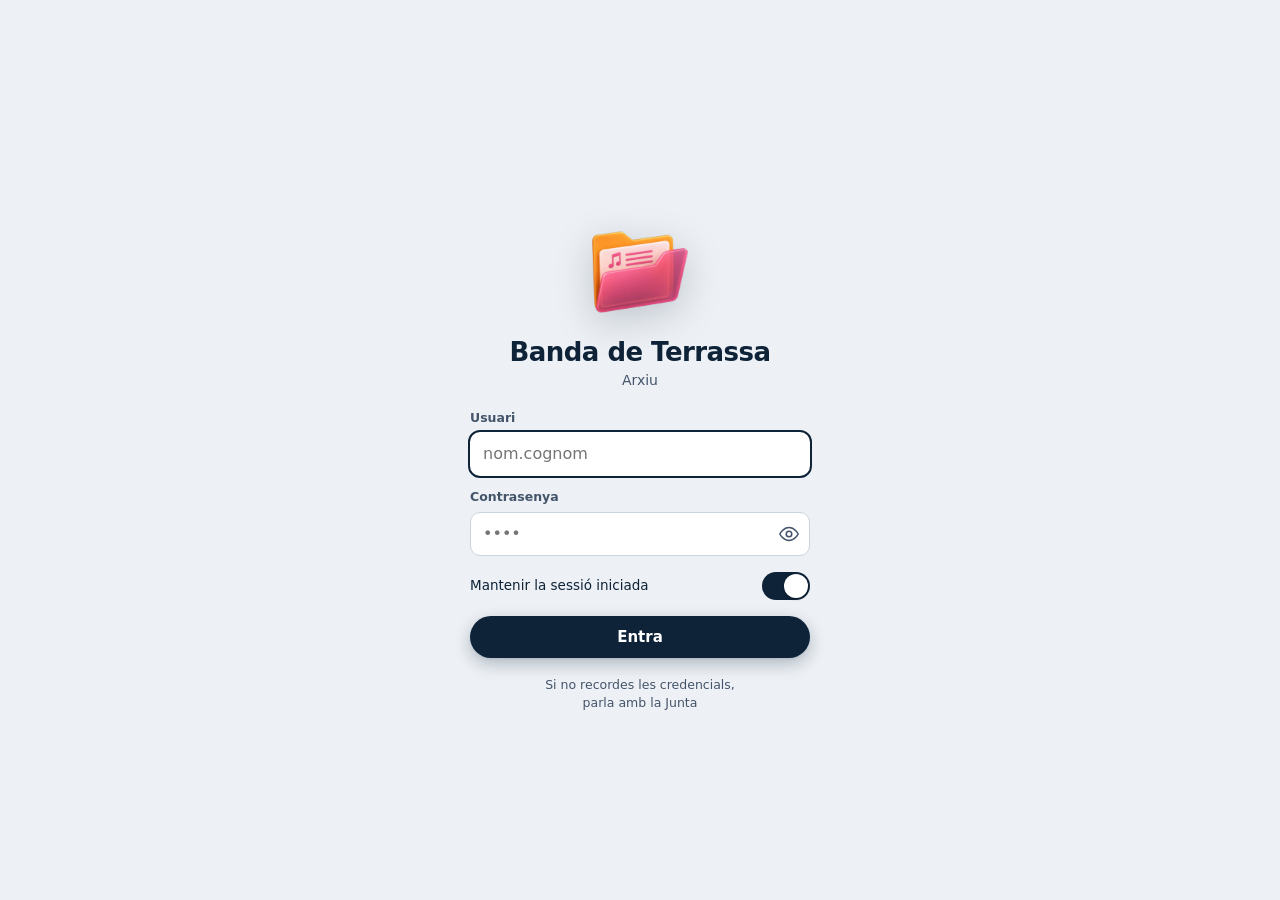
==== commit 1baa7998: "Add files via upload" ====
--- a/index.html
+++ b/index.html
@@ -1,3786 +1,2515 @@
 <!doctype html>
-<html lang="ca">
-<head>
+<html lang="ca"><head>
 <meta charset="utf-8">
-<meta name="viewport" content="width=device-width, initial-scale=1, maximum-scale=1, user-scalable=no, viewport-fit=cover">
-<title>Banda de Terrassa · Assistència</title>
-<meta name="description" content="Gestió d'assistència, absències i projectes de la Banda de Terrassa.">
-<link rel="icon" href="favicon.ico?v=3" sizes="any">
-<link rel="icon" type="image/png" sizes="32x32" href="favicon-32.png?v=3">
-<link rel="apple-touch-icon" sizes="180x180" href="apple-touch-icon.png?v=3">
-<link rel="manifest" href="manifest.webmanifest?v=3">
-<meta name="apple-mobile-web-app-capable" content="yes">
-<meta name="apple-mobile-web-app-status-bar-style" content="default">
-<meta name="apple-mobile-web-app-title" content="Banda de Terrassa">
-<meta name="theme-color" content="#EDF0F4">
-<link rel="preconnect" href="https://fonts.googleapis.com">
-<link rel="preconnect" href="https://fonts.gstatic.com" crossorigin>
-<link rel="stylesheet" href="https://fonts.googleapis.com/css2?family=Hanken+Grotesk:wght@400;500;600;700;800&display=swap">
+<meta name="viewport" content="width=device-width, initial-scale=1, viewport-fit=cover">
+<meta name="theme-color" content="#0E2338">
+<title>Arxiu · Banda de Terrassa</title>
+<link rel="icon" type="image/png" sizes="16x16" href="favicon-16.png">
+<link rel="icon" type="image/png" sizes="32x32" href="favicon-32.png">
+<link rel="icon" type="image/png" sizes="192x192" href="favicon-192.png">
+<link rel="apple-touch-icon" href="apple-touch-icon.png">
+<meta name="apple-mobile-web-app-title" content="Arxiu">
 <style>
-@font-face{font-family:"Instrument Sans";src:url([data-uri]) format("woff");font-weight:100 500;font-display:swap}
-@font-face{font-family:"Instrument Sans";src:url([data-uri]) format("woff");font-weight:600 900;font-display:swap}
-@font-face{font-family:"Instrument Serif";src:url([data-uri]) format("woff");font-display:swap}
-@font-face{font-family:"Instrument Serif";font-style:italic;src:url([data-uri]) format("woff");font-display:swap}
-
 :root{
-  --sf:"Instrument Sans",-apple-system,system-ui,"Segoe UI",sans-serif; --serif:"Instrument Serif",Georgia,serif;
-  --paper:#EDF0F4; --field:#102A43; --ink:#0F2236; --ink2:#44546A; --ink3:#5F6F84; --rule:#CBD3DD;
-  --sP:#1B6B45; --sR:#2B78B0; --sF:#B07D12; --sX:#B3262E; --sN:#9AA7B8; --fj-ink:#6E4B08;
-}
-*{box-sizing:border-box;margin:0;font-variant-ligatures:none;font-feature-settings:"liga" 0,"clig" 0,"calt" 0;-webkit-tap-highlight-color:transparent}
-html,body{height:100%;background:#D9DCE1;font-family:var(--sf);color:var(--ink);font-size:15px;line-height:1.3;-webkit-font-smoothing:antialiased}
-button{font:inherit;color:inherit;background:none;border:0;cursor:pointer;padding:0}
-input,textarea{font:inherit;color:inherit}
-body{display:flex;align-items:center;justify-content:center}
-#app{position:relative;width:100%;height:100dvh;max-width:430px;background:var(--paper);overflow:hidden;overflow:clip;isolation:isolate}
-@media (min-width:520px){ #app{height:min(900px,calc(100vh - 32px));border-radius:48px;box-shadow:0 30px 80px rgba(15,34,54,.28)} }
-.ico{width:22px;height:22px;fill:none;stroke:currentColor;stroke-width:1.7;stroke-linecap:round;stroke-linejoin:round;display:block;flex:none}
-.scroll{position:absolute;inset:0;overflow-y:auto;overflow-x:hidden;padding:calc(env(safe-area-inset-top,0px) + 88px) 20px 120px;scrollbar-width:none}
-.scroll.flush{padding-top:0} .wrap{position:relative}
-.scroll::-webkit-scrollbar{display:none}
-.title{font:700 32px/1.1 var(--sf);letter-spacing:-.02em}
-.hero{font:700 44px/1 var(--sf);letter-spacing:-.03em;font-variant-numeric:tabular-nums}
-.h{font:700 20px/1.2 var(--sf);letter-spacing:-.01em;margin:26px 0 8px;display:flex;justify-content:space-between;align-items:baseline}
-.h small{font:400 15px/1 var(--sf);color:var(--ink2)}
-.muted{color:var(--ink2)} .b{font-weight:700} .s13{font-size:13px} .s17{font-size:17px}
-.mon{font-size:13px;font-weight:700;letter-spacing:.08em;text-transform:uppercase;color:var(--ink2);margin:20px 0 0 4px}
-.ico-b{width:44px;height:44px;display:grid;place-items:center;border-radius:22px}
-/* chrome */
-.tb{position:absolute;top:calc(env(safe-area-inset-top,0px) + 18px);left:16px;right:16px;height:44px;display:flex;align-items:center;justify-content:space-between;gap:10px;z-index:30;pointer-events:none}
-.tb:not(.lt)::before{content:"";position:absolute;left:-16px;right:-16px;top:calc(-1 * (env(safe-area-inset-top,0px) + 18px));bottom:-18px;background:linear-gradient(to bottom,rgba(237,240,244,.97) 62%,rgba(237,240,244,0));z-index:-1;pointer-events:none}
+  --navy:#0E2338; --bg:#F8FAFC; --surface:#FFFFFF; --ink:#0E2338; --ink-2:#44546A; --ink-3:#586578;
+  --rule:#E2E8F0; --line:#CBD5E1; --band:#E6ECF3;
+  --ok:#17784A; --warn:#B8860B; --warn-t:#7A5500; --warn-bg:#FBF1D4; --bad:#B3121F; --bad-bg:#FBE4E6;
+  --sf:-apple-system,BlinkMacSystemFont,"SF Pro Text","SF Pro Display",system-ui,"Segoe UI",Roboto,sans-serif;
+  --shadow-sm:0 1px 2px rgba(14,35,56,.08); --shadow-lg:0 8px 24px rgba(14,35,56,.18), 0 1px 3px rgba(14,35,56,.12);
+  --ease-spring:cubic-bezier(.34,1.56,.64,1); --ease-out:cubic-bezier(.16,1,.3,1);
+  --safe-t:env(safe-area-inset-top,0px); --safe-b:env(safe-area-inset-bottom,0px);
+  color-scheme:light;
+}
+*{box-sizing:border-box;-webkit-tap-highlight-color:transparent}
+html{-webkit-text-size-adjust:100%}
+html,body{margin:0;padding:0;background:var(--bg);color:var(--ink);font-family:var(--sf);font-size:15px;line-height:1.4;-webkit-font-smoothing:antialiased}
+body.locked{overflow:hidden}
+button,input,select,textarea{font:inherit;color:inherit}
+button{cursor:pointer}
+:focus-visible{outline:2px solid var(--navy);outline-offset:2px;border-radius:6px}
+h1,h2,h3,p,ul{margin:0}
+.hidden{display:none!important}
+.ic{width:22px;height:22px;fill:none;stroke:currentColor;stroke-width:1.9;stroke-linecap:round;stroke-linejoin:round;flex:none}
+
+/* ---------- capçalera ---------- */
+.top{position:sticky;top:-62px;z-index:20;background:var(--navy);color:#fff;border-radius:0 0 28px 28px;padding:calc(var(--safe-t) + 14px) 20px 18px}
+.top-brand{max-width:680px;margin:0 auto;height:44px;display:flex;align-items:center;justify-content:space-between;gap:10px}
 .brand{display:flex;align-items:center;gap:10px;min-width:0}
-.brand .bt{min-width:0}
-.brand .t1{font-weight:700;font-size:15px;line-height:1.15;white-space:nowrap;overflow:hidden;text-overflow:ellipsis}
-.brand .t2{font-size:12px;color:var(--ink2);line-height:1.2;white-space:nowrap}
-.lt .brand .t1{color:#fff} .lt .brand .t2{color:#C9D5E2}
-@media (max-width:380px){.brand .t2{display:none}}
-.tb>*{pointer-events:auto}
-.mark{width:44px;height:44px;border-radius:14px;background:#fff;display:grid;place-items:center;overflow:hidden}
-.mark img{width:36px;height:36px}
-.cap{display:flex;height:44px;border-radius:22px;align-items:center;padding:0 4px}
-.glass{background:rgba(247,249,252,.78);-webkit-backdrop-filter:blur(18px) saturate(1.15);backdrop-filter:blur(18px) saturate(1.15);box-shadow:inset 0 .5px 0 rgba(255,255,255,.9),inset 0 0 0 .5px rgba(0,0,0,.06),0 8px 24px rgba(0,0,0,.10)}
-.lt .cap{background:rgba(255,255,255,.16);color:#fff;box-shadow:none}
-.cap button{width:44px;height:44px;display:grid;place-items:center}
-.circ{width:44px;height:44px;border-radius:22px;display:grid;place-items:center}
-#tabbar{position:absolute;left:0;right:0;bottom:0;height:128px;z-index:20;pointer-events:none;background:linear-gradient(to bottom,rgba(237,240,244,0),#EDF0F4 62%)}
-#tabbar nav{position:absolute;left:20px;right:20px;bottom:calc(env(safe-area-inset-bottom,0px) + 14px);height:62px;border-radius:31px;display:flex;align-items:center;padding:5px;color:var(--ink2);pointer-events:auto}
-#tabbar .t{flex:1;height:52px;border-radius:26px;display:flex;align-items:center;justify-content:center;position:relative}
-#tabbar .t .ico{width:25px;height:25px}
-#tabbar nav{background:rgba(255,255,255,.97);box-shadow:0 0 0 1px rgba(15,34,54,.12),0 10px 26px rgba(15,34,54,.18)}
-#tabbar .t{color:#3A4A60}
-#tabbar .t:active{background:rgba(15,34,54,.08)}
-#tabbar .t.on{background:var(--field);color:#fff;font-weight:700;box-shadow:0 3px 8px rgba(16,42,67,.35)}
-.bdg{min-width:19px;height:19px;border-radius:10px;background:#C73878;color:#fff;font-size:11px;font-weight:700;display:inline-grid;place-items:center;padding:0 5px}
-#tabbar .bdg{position:absolute;top:3px;left:50%;margin-left:6px;min-width:17px;height:17px}
-.seg{display:flex;height:44px;border-radius:22px;padding:3px;background:rgba(15,34,54,.07)}
-.seg>button{flex:1;display:flex;align-items:center;justify-content:center;gap:6px;border-radius:19px;color:var(--ink2);white-space:nowrap}
-.seg>.on{background:#fff;color:var(--ink);font-weight:700}
-.chips{display:flex;gap:8px;margin-top:12px;overflow-x:auto;scrollbar-width:none;padding-bottom:2px}
-.chip{height:36px;padding:0 14px;border-radius:18px;border:1px solid var(--rule);display:flex;align-items:center;gap:7px;white-space:nowrap;flex:none}
-.chip.on{background:var(--field);border-color:var(--field);color:#fff;font-weight:700}
-.chip.on .dot{box-shadow:0 0 0 2px rgba(255,255,255,.92)}
-.dot{width:10px;height:10px;border-radius:50%;flex:none;display:inline-block}
-.sd{width:12px;height:12px;border-radius:50%;flex:none;display:inline-block}
-.sd.P{background:var(--sP)} .sd.R{background:var(--sR)} .sd.F{background:var(--sF)} .sd.X{background:var(--sX)} .sd.W{border:1.8px solid var(--ink2)}
-.btn{height:52px;border-radius:26px;display:flex;align-items:center;justify-content:center;font-size:17px;font-weight:700;padding:0 22px;white-space:nowrap;text-align:center}
-.btn.p{background:var(--field);color:#fff} .btn.s{border:1.5px solid var(--field);color:var(--field)} .btn.sm{height:44px;font-size:15px;padding:0 18px}
-.btn.dn{color:var(--sX);border:1.5px solid var(--rule)}
-.btn[disabled]{opacity:.45}
-.row{display:flex;align-items:center;gap:10px;border-top:1px solid var(--rule);padding:14px 0}
-.badge{margin-left:0;display:inline-flex;align-items:center;height:22px;padding:0 8px;border-radius:11px;border:1px solid var(--rule);font-size:13px;color:var(--ink2);white-space:nowrap;flex:none}
-.pj{display:inline-flex;align-items:center;height:24px;padding:0 10px;border-radius:12px;border:1.5px solid var(--pc);background:var(--pt);color:var(--pi);font-size:13px;font-weight:700;white-space:nowrap}
-.pj.lg{height:32px;padding:0 14px;border-radius:16px;font-size:17px}
-/* profile */
-.hf{background:var(--field);color:#fff;border-radius:0 0 40px 40px;padding:calc(env(safe-area-inset-top,0px) + 92px) 20px 28px;margin:0 -20px}
-.hf .who{font-size:15px;color:#C9D5E2;padding-top:0} .hf .who b{color:#fff}
-.hf .hero{margin-top:0;font:400 56px/.98 var(--serif);letter-spacing:-.03em} .hf .hero em{font-style:italic}
-.herorow{position:relative;display:block;margin-top:10px;min-height:115px}
-.herorow .hero{max-width:calc(100% - 146px)}
-.pcell{position:absolute;top:45px;right:24px;display:block}
-.hrow2{margin-top:14px}
-.hrow2>div,.hrow2>p{max-width:calc(100% - 146px)}
-@media (max-width:400px){.hf .hero{font-size:50px}.herorow .hero{max-width:calc(100% - 132px)}.pcell{right:10px}.hrow2>div,.hrow2>p{max-width:calc(100% - 132px)}}
-.hrow2 .meta{margin-top:0}
-.pbox{min-height:115px;justify-content:center;color:#fff;cursor:pointer;flex:none;max-width:100%;min-width:118px;background:rgba(255,255,255,.10);border:1px solid rgba(255,255,255,.18);border-radius:22px;padding:12px 14px;text-align:center;display:flex;flex-direction:column;align-items:center}
-.pbox .n{font:700 40px/1 var(--sf);letter-spacing:-.03em;font-variant-numeric:tabular-nums}
-.pbox.risk .n{color:#FFB4B8}
-.pbox.ok .n{color:#8FDDAE}
-.pbox .l{font-size:13px;color:#C9D5E2;margin-top:3px}
-.hr2{height:2px;background:#B9C4D0;border-radius:1px}
-.eur{display:inline-grid;place-items:center;width:30px;height:30px;border-radius:50%;font-weight:700;font-size:15px;flex:none}
-.eur.ok{background:#D6EBDF;color:#14502F} .eur.no{background:#F6E3B5;color:#6E4B08}
-.eur.sm{width:22px;height:22px;font-size:12px}
-.btn.del{background:#F8DCDD;color:#8A1C23;border:1.5px solid #EDB4B8}
-.callout{margin-top:12px;background:#FBECEC;border:1px solid #E8BBBF;border-radius:20px;padding:14px 16px;display:grid;gap:8px;line-height:1.45}
-.callout p{margin:0}
-.dstep{border:1.5px solid var(--rule);border-radius:18px;padding:12px 14px;margin-top:10px;line-height:1.45}
-.dstep ol{margin:6px 0 0 18px;padding:0} .dstep li{margin-top:3px}
-.row2a{display:grid;grid-template-columns:repeat(auto-fit,minmax(140px,1fr));gap:10px}
-.row2a>div{min-width:0}
-.circb{width:44px;height:44px;border-radius:50%;border:1.5px solid var(--rule);display:grid;place-items:center;color:var(--ink2);background:#fff;flex:none;align-self:center}
-.circb:active{background:#EEF1F5}
-.uline{display:flex;flex-wrap:wrap;align-items:center;gap:4px 8px}
-.usep{color:var(--ink2)}
-.urow{flex:1;min-width:0;text-align:left;padding:10px 0;line-height:1.6}
-.eurb{width:44px;height:44px;display:grid;place-items:center;flex:none}
-.perf{display:inline-flex;vertical-align:-2px;margin-right:6px;color:inherit}
-.risktag{margin-top:7px;height:22px;padding:0 10px;border-radius:11px;background:rgba(255,180,184,.18);color:#FFC9CC;font-size:12px;font-weight:700;display:inline-flex;align-items:center}
-.hpct .can{font-size:12px;color:#C9D5E2;margin-top:5px;line-height:1.25} .hpct .can b{color:#fff}
-.hf .meta{margin-top:16px;color:#C9D5E2;line-height:1.4} .hf .meta b{color:#fff}
-.hf .btns{display:flex;gap:10px;margin-top:26px}
-.hf .btns .btn{flex:1;height:56px;border-radius:28px;font-size:16px;padding:0 10px}
-.hf .btns .p{background:#fff;color:var(--field)} .hf .btns .s{border-color:rgba(255,255,255,.6);color:#fff}
-.imp{display:flex;align-items:center;justify-content:space-between;gap:10px;background:rgba(15,34,54,.09);border-radius:18px;padding:8px 8px 8px 14px;font-size:13px;margin-bottom:14px}
-.imp .btn{height:34px;font-size:13px;padding:0 12px;background:var(--field);color:#fff}
-.hf .imp{background:rgba(255,255,255,.14)} .hf .imp .btn{background:#fff;color:var(--field)}
-.red{color:var(--sX)}
-.pcs{margin-left:.07em}
-/* helpers: hints, empty, error */
-.hint{display:flex;gap:12px;align-items:center;justify-content:space-between;background:rgba(15,34,54,.06);border-radius:16px;padding:10px 12px 10px 14px;font-size:14px;line-height:1.35;margin:10px 0 4px}
-.hint button{font-weight:700;flex:none;padding:8px 6px}
-.empty{text-align:center;padding:44px 12px 20px}
-.empty .ring{width:64px;height:64px;border-radius:32px;border:2px dashed var(--rule);margin:0 auto 18px;display:grid;place-items:center;color:var(--ink3)}
-.empty h2{font:700 20px/1.2 var(--sf)} .empty p{color:var(--ink2);margin:8px auto 18px;max-width:30ch;line-height:1.4}
-.errbox{display:flex;gap:10px;align-items:flex-start;background:#FBE5E6;color:#7F1A20;border-radius:16px;padding:12px 14px;font-size:14px;line-height:1.35;margin:12px 0}
-.errbox svg{margin-top:1px;flex:none}
-.offline{display:flex;gap:10px;align-items:center;justify-content:space-between;background:#F3E6C8;color:#4F3606;border-radius:16px;padding:10px 10px 10px 14px;font-size:14px;line-height:1.3;margin-bottom:14px}
-.offline button{font-weight:700;padding:8px 6px;flex:none}
-/* sheets & toast */
-#sheet-root .dim{position:absolute;inset:0;background:rgba(15,34,54,.46);-webkit-backdrop-filter:blur(7px);backdrop-filter:blur(7px);z-index:60;animation:fd .2s}
-#sheet-root .sheet{overscroll-behavior:contain;position:absolute;left:8px;right:8px;bottom:8px;max-height:calc(100% - 60px);background:#fff;border-radius:40px;z-index:61;padding:12px 22px 0;display:flex;flex-direction:column;animation:up .28s cubic-bezier(.2,.9,.3,1)}
-@keyframes up{from{transform:translateY(40px);opacity:0}} @keyframes fd{from{opacity:0}}
-.sheet .grab{width:36px;height:5px;border-radius:3px;background:var(--rule);margin:0 auto 14px;flex:none}
-.sheet .hd{display:flex;justify-content:space-between;align-items:flex-start;flex:none}
-.sheet h2{font:700 22px/1.15 var(--sf);letter-spacing:-.01em;max-width:280px;padding-top:8px}
-.sheet.ctr .hd{align-items:center}
-.sheet.ctr h2{padding-top:0}
-.sheet .bd{overscroll-behavior:contain;overflow-y:auto;flex:1;min-height:0;padding-bottom:6px;scrollbar-width:none}
-.sheet .foot{display:flex;gap:10px;padding:12px 0 18px;flex:none;align-items:center}
-.sheet .foot .btn{flex:1;padding:0 8px;font-size:16px}
-.fl{font-weight:700;font-size:15px;margin:16px 0 8px}
-input[type=date].inp,input[type=time].inp{width:100%;min-width:0;max-width:100%;padding:0 14px;font-size:16px}
-.pick{display:flex;align-items:center;gap:12px;min-height:56px;border-top:1px solid var(--rule);width:100%;text-align:left}
-.pick:first-of-type{border-top:0}
-.nh{width:28px;height:28px;border-radius:50%;border:1.5px solid var(--rule);display:grid;place-items:center;flex:none;color:#fff}
-.nh.on{background:var(--field);border-color:var(--field)}
-.pickers{display:flex;gap:8px}
-.pickers>button{flex:1;height:48px;border-radius:24px;border:1.5px solid var(--rule);font-weight:700;color:var(--ink2)}
-.pickers>.on{background:var(--field);border-color:var(--field);color:#fff}
-.mins{display:flex;gap:8px;flex-wrap:wrap}
-.mins>button{min-width:48px;height:44px;border-radius:22px;border:1.5px solid var(--rule);color:var(--ink2);padding:0 12px}
-.mins>.on{background:var(--field);border-color:var(--field);color:#fff;font-weight:700}
-.ta,.inp{width:100%;border:1.5px solid var(--rule);border-radius:18px;background:#fff;padding:12px 14px;font-size:17px;outline:none}
-.ta{min-height:76px;resize:none} .inp{height:56px;padding:0 18px;display:flex;align-items:center}
-.ta:focus,.inp:focus{border-color:var(--field);border-width:2px}
-.bad{border-color:var(--sX)!important;border-width:2px}
-.fmsg{color:var(--sX);font-size:13px;margin-top:6px;font-weight:700}
-.pk{display:flex;flex-wrap:wrap;gap:8px}
-.pk>button{height:40px;padding:0 16px;border-radius:20px;border:1.5px solid var(--rule);color:var(--ink2);background:#fff}
-.pk>.on{background:var(--field);border-color:var(--field);color:#fff;font-weight:700}
-.sw{width:51px;height:31px;border-radius:16px;background:#D5DBE3;position:relative;flex:none;transition:background .15s}
-.sw::after{content:"";position:absolute;left:2px;top:2px;width:27px;height:27px;border-radius:50%;background:#fff;transition:transform .15s;box-shadow:0 1px 3px rgba(0,0,0,.25)}
-.sw[aria-pressed=true]{background:var(--field)} .sw[aria-pressed=true]::after{transform:translateX(20px)}
-.trow{display:flex;justify-content:space-between;align-items:center;gap:14px;min-height:52px}
-#toast-root{position:absolute;left:16px;right:16px;bottom:calc(env(safe-area-inset-bottom,0px) + 90px);z-index:90;pointer-events:none}
-.toast{pointer-events:auto;background:var(--field);color:#fff;border-radius:20px;padding:12px 12px 12px 18px;display:flex;align-items:center;justify-content:space-between;gap:12px;box-shadow:0 12px 30px rgba(15,34,54,.35);animation:up .25s;line-height:1.3}
-.toast.err{background:#7F1A20}
-.toast button{font-weight:700;padding:8px 10px;border-radius:14px;background:rgba(255,255,255,.16);flex:none}
-/* session detail */
-.dwd{display:block;font:400 15px/1.2 var(--sf);color:var(--ink2);letter-spacing:0;margin-bottom:2px}
-.sheet h2.dt{font:700 28px/1.1 var(--sf);max-width:300px}
-.dpills{display:flex;gap:6px;flex-wrap:wrap;margin-top:12px}
-.ig{display:block;margin-top:16px;background:rgba(15,34,54,.05);border-radius:20px;padding:2px 16px}
-.igc{display:flex;gap:12px;align-items:flex-start;padding:12px 0}
-.igc+.igc{border-top:1px solid var(--rule)}
-.igc .ico{margin-top:1px;color:var(--ink2)} .igc b{font-size:16px;line-height:1.25}
-.dstate{display:flex;gap:10px;align-items:center;margin-top:14px;font-weight:700;background:rgba(15,34,54,.05);border-radius:16px;padding:11px 14px}
-.dnote{margin-top:14px;border-left:3px solid var(--rule);padding:2px 0 2px 12px;line-height:1.4}
-.dlink{display:flex;gap:12px;align-items:center;margin-top:14px;padding:12px 14px;border:1.5px solid var(--rule);border-radius:18px;color:var(--ink);text-decoration:none;line-height:1.25}
-.dlink .ico{color:var(--field)}
-.dwho{display:flex;align-items:center;gap:10px;border-top:1px solid var(--rule);padding:10px 0}
-.risktag2{height:22px;padding:0 9px;border-radius:11px;background:#F8DCDD;color:#7F1A20;font-size:12px;font-weight:700;display:inline-flex;align-items:center;white-space:nowrap}
-.mr{padding:13px 0 12px;border-top:1px solid var(--rule)}
-.mr1{display:flex;align-items:center;gap:8px;flex-wrap:wrap}
-.mr2{display:flex;align-items:center;gap:12px;margin-top:9px}
-.mr2 .trk{flex:1;height:8px;border-radius:4px;background:#E3E8EE;overflow:hidden;position:relative}
-.mr2 .fill{position:absolute;left:0;top:0;bottom:0;border-radius:4px 0 0 4px;background:var(--sP)} .mr2 .fill.low{background:var(--sX)}
-.mr2 .pv{min-width:44px;text-align:right;font-weight:700;font-size:17px;font-variant-numeric:tabular-nums}
-.mr3{font-size:13px;color:var(--ink2);margin-top:6px}
-.canbox{display:flex;gap:10px;align-items:center;margin-top:14px;font-size:15px}
-/* assistència: requadre de sessió, graella de seccions, botó de tornar */
-.sbox{background:var(--field);color:#fff;border-radius:28px;padding:16px 18px;margin-top:16px}
-.sbox .top{display:flex;justify-content:space-between;align-items:flex-end;gap:10px}
-.sbox .swd{font-size:15px;color:#C9D5E2}
-.sbox .sdd{font:700 36px/1.05 var(--sf);letter-spacing:-.02em}
-.sbox .smeta{margin-top:8px;color:#C9D5E2}
-.sbox .spills{display:flex;gap:6px;flex-wrap:wrap;margin-top:10px}
-.nb{width:44px;height:44px;border-radius:22px;background:rgba(255,255,255,.14);color:#fff;display:grid;place-items:center;flex:none}
-.nb[disabled]{opacity:.35}
-.sbox.off{background:#DDE3EA;color:var(--ink);border:2px solid #A9B5C3;padding:14px 16px} .sbox.off .swd,.sbox.off .smeta{color:var(--ink2)} .sbox.off .nb{background:rgba(15,34,54,.10);color:var(--ink)}
-.sgrid{display:grid;grid-template-columns:1fr 1fr;gap:1px;background:var(--rule);border-radius:26px;overflow:hidden;box-shadow:0 0 0 1px rgba(15,34,54,.08)}
-.stile{background:#fff;padding:16px 18px 14px;text-align:left}
-.stile:active{background:#F4F6F9}
-.stile .sc{font:700 30px/1 var(--sf);letter-spacing:-.02em}
-.stile .sn{font-weight:700;margin-top:6px}
-.stile .sk{color:var(--ink2);margin-top:2px;display:flex;align-items:center;gap:6px;font-variant-numeric:tabular-nums}
-.backbtn{display:inline-flex;align-items:center;gap:6px;height:44px;padding:0 20px 0 12px;border-radius:22px;border:1.5px solid var(--field);color:var(--field);font-weight:700;background:#fff;box-shadow:0 2px 6px rgba(15,34,54,.10)}
-.backbtn:active{background:#EEF1F5}
-/* roll extras */
-.minrow{display:flex;gap:6px;flex-wrap:wrap;align-items:center;padding:0 0 10px 0}
-.minrow button{height:34px;min-width:44px;border-radius:17px;border:1.5px solid var(--rule);font-size:13px;color:var(--ink2)} .minrow .on{background:var(--sR);border-color:var(--sR);color:#fff;font-weight:700}
-
-.minin{width:44px;height:44px;border-radius:50%;border:1.5px solid var(--rule);text-align:center;font-size:15px;padding:0;background:#fff;color:var(--ink);outline:none;-moz-appearance:textfield;appearance:textfield;flex:none}
-.minin::-webkit-outer-spin-button,.minin::-webkit-inner-spin-button{-webkit-appearance:none;margin:0}
-.minin::placeholder{color:var(--ink3);font-size:20px}
-.minin:focus,.rsn:focus{border-color:var(--field)}
-.rsn.rsn-w{height:auto;min-height:40px;border-radius:20px;padding:9px 14px;line-height:20px;resize:none;display:block;overflow:hidden;box-sizing:border-box;font-family:inherit}
-.minin.has{background:var(--field);border-color:var(--field);color:#fff;font-weight:700}
-.minrow .minin{width:34px;height:34px;font-size:13px} .minrow .minin::placeholder{font-size:16px} .minrow .minin.has{background:var(--sR);border-color:var(--sR)}
-.rsnrow{padding:0 0 10px 0}
-.rsn{width:100%;height:40px;border-radius:20px;border:1.5px solid var(--sF);padding:0 14px;font-size:14px;outline:none;background:#fff}
-.scrollbox{max-height:196px;overflow-y:auto;border:1px solid var(--rule);border-radius:20px;padding:0 14px;position:relative;scrollbar-width:thin}
-.scrollbox .pick{min-height:52px}
-.sw8{display:flex;gap:10px;flex-wrap:wrap}
-.sw8 button{width:38px;height:38px;border-radius:50%;border:3px solid transparent}
-.sw8 button[aria-pressed=true]{border-color:var(--ink);box-shadow:inset 0 0 0 3px #fff}
-.row2{display:grid;grid-template-columns:minmax(0,1fr) minmax(0,1fr);gap:10px}
-.row2>div{min-width:0}
-.row2 .inp{min-width:0;padding:0 12px;font-size:16px}
-input[type=date].inp,input[type=time].inp{min-width:0;max-width:100%}
-select.inp{appearance:none;-webkit-appearance:none;background:#fff url("data:image/svg+xml,%3Csvg xmlns='http://www.w3.org/2000/svg' width='18' height='18' viewBox='0 0 24 24' fill='none' stroke='%2344546A' stroke-width='2' stroke-linecap='round'%3E%3Cpath d='M6 9l6 6 6-6'/%3E%3C/svg%3E") no-repeat right 14px center}
-.fsmall{font-size:13px;color:var(--ink2);margin-top:6px;line-height:1.35}
-.pgroup{font-size:13px;font-weight:700;color:var(--ink2);margin:12px 0 6px}
-.pk>button[aria-pressed=true]{background:var(--field);border-color:var(--field);color:#fff;font-weight:700}
-.ed-cap{font-size:13px;color:var(--ink2);text-align:center;margin:8px 20px 0;line-height:1.4}
-/* roll */
-.legend{display:flex;gap:14px;font-size:13px;color:var(--ink2);margin-top:12px;align-items:center;flex-wrap:wrap}
-.legend span{display:flex;align-items:center;gap:6px;white-space:nowrap}
-.roll .r{display:flex;align-items:center;border-top:1px solid var(--rule);padding:10px 0;gap:8px}
-.roll .nm{flex:1;min-width:0} .roll .nm .a{font-size:17px;font-weight:700;white-space:nowrap;overflow:hidden;text-overflow:ellipsis}
-.roll .nm .c{font-size:13px;color:var(--ink2)}
-.gb{display:flex}
-.gb>button{width:44px;height:44px;display:grid;place-items:center}
-.gb i{width:34px;height:34px;border-radius:50%;border:2.2px solid;display:grid;place-items:center}
-.gb i svg{width:16px;height:16px;fill:none;stroke:#fff;stroke-width:3;stroke-linecap:round;stroke-linejoin:round}
-.gb .P i{border-color:rgba(27,107,69,.5)} .gb .R i{border-color:rgba(43,120,176,.55)} .gb .F i{border-color:rgba(176,125,18,.55)} .gb .X i{border-color:rgba(179,38,46,.5)}
-.gb .sel.P i{background:var(--sP);border-color:var(--sP)} .gb .sel.R i{background:var(--sR);border-color:var(--sR)} .gb .sel.F i{background:var(--sF);border-color:var(--sF)} .gb .sel.X i{background:var(--sX);border-color:var(--sX)}
-.stp{font-size:13px;font-weight:700;border-radius:13px;padding:4px 10px;white-space:nowrap}
-.stp.P{background:#D6EBDF;color:#14502F} .stp.R{background:#DCEAF5;color:#1D5A87} .stp.F{background:#F3E6C8;color:#6E4B08} .stp.X{background:#F8DCDD;color:#7F1A20} .stp.N{background:#E3E8EE;color:var(--ink2)}
-.seat{cursor:pointer}
-/* calendar cards */
-.scard{position:relative;background:#fff;border-radius:24px;padding:14px 14px 14px 24px;display:flex;gap:10px;align-items:center;box-shadow:0 1px 2px rgba(15,34,54,.06),0 0 0 1px rgba(15,34,54,.06);overflow:hidden;margin-top:10px;width:100%;text-align:left}
-.scard.past{opacity:.6}
-.par{position:absolute;inset:0;border-radius:24px;border-left:9px solid var(--c);pointer-events:none}
-.band{position:absolute;left:0;top:0;bottom:0;width:10px;display:flex;flex-direction:column}
-.band i{flex:1;display:block}
-.scard .d{width:38px;text-align:center;flex:none}
-.scard .d b{display:block;font:700 26px/1.1 var(--sf);letter-spacing:-.02em;font-variant-numeric:tabular-nums}
-.scard .d span{font-size:13px;color:var(--ink2)}
-.scard .x{flex:1;min-width:0}
-.scard .x .a{font-size:17px;font-weight:700} .scard .x .a span{font-weight:400;color:var(--ink2);font-size:15px;margin-left:4px}
-.tagp{display:flex;gap:6px;margin-top:7px;flex-wrap:wrap}
-.spill.dotp{background:none;padding:0 4px;min-width:20px;justify-content:center}
-.spill{align-self:flex-start;height:26px;padding:0 10px;border-radius:13px;font-size:13px;font-weight:700;display:inline-flex;align-items:center;white-space:nowrap;margin-top:2px}
-.spill.r{background:#DCEAF5;color:#1D5A87} .spill.f{background:#F3E6C8;color:#6E4B08} .spill.n{background:var(--field);color:#fff} .spill.o{border:1.5px solid var(--rule);color:var(--ink2)} .spill.x{background:#F8DCDD;color:#7F1A20} .spill.w{background:#E3E8EE;color:var(--ink2)}
-.pcard{position:relative;background:#fff;border-radius:24px;padding:16px 16px 14px 28px;box-shadow:0 1px 2px rgba(15,34,54,.06),0 0 0 1px rgba(15,34,54,.06);overflow:hidden;margin-top:10px}
-.pcard .nm{display:flex;justify-content:space-between;align-items:center;gap:10px;font-size:17px;font-weight:700}
-.pcard .acts{display:flex;align-items:center;gap:14px;margin-top:12px;font-weight:700}
-.pcard .acts .btn{height:40px;font-size:15px;padding:0 16px}
-/* stats */
-.kgrid{display:grid;grid-template-columns:1fr 1fr;gap:10px} .kgrid3{display:grid;grid-template-columns:1fr 1fr 1fr;gap:8px}
-.kt{border-radius:24px;padding:16px 18px 15px;background:#fff;border:1.5px solid #C5CED9;text-align:left;overflow:hidden;box-shadow:0 1px 2px rgba(15,34,54,.06)}
-.kt .n{font:700 40px/1 var(--sf);letter-spacing:-.03em;font-variant-numeric:tabular-nums}
-.kt .l{font-size:15px;color:var(--ink2);margin-top:6px;display:flex;align-items:center;gap:7px}
-.kt.g{background:linear-gradient(135deg,#CFE8DA 0%,#fff 90%);border-color:#8FC3A5} .kt.bl{background:linear-gradient(135deg,#D0E4F3 0%,#fff 90%);border-color:#8DB9DA} .kt.r{background:linear-gradient(135deg,#F5D3D5 0%,#fff 90%);border-color:#DE9CA2}
-.kt.wide{grid-column:1/-1}.kt .ksub{display:flex;flex-wrap:wrap;gap:4px 16px;margin-top:8px;font-size:14px;color:var(--ink2)}.kt .ksub span{display:inline-flex;align-items:center;gap:7px}
-.kt.sm{padding:12px 14px;border-radius:20px} .kt.sm .n{font-size:30px} .kt.sm .l{font-size:14px;margin-top:4px}
-.panel{background:#fff;border-radius:26px;padding:6px 18px;border:1px solid rgba(15,34,54,.08)}
-.pb{display:flex;align-items:center;gap:12px;height:48px;border-top:1px solid var(--rule)} .pb:first-child{border-top:0}
-.pb .lab{width:112px;flex:none;white-space:nowrap}
-.pb .trk{flex:1;height:10px;border-radius:5px;background:#F2D3D5;position:relative;overflow:hidden}
-.pb .fill{position:absolute;left:0;top:0;bottom:0;background:var(--sP);border-radius:5px 0 0 5px}
-.pb .v{width:44px;text-align:right;font-weight:700;flex:none}
-.pb.tot .lab{font-weight:700}
-.mrow{display:flex;align-items:center;gap:10px;border-top:1px solid var(--rule);min-height:52px}
-.mrow .v{margin-left:auto;font-weight:700}
-.srch{height:48px;border-radius:24px;background:#fff;border:1px solid var(--rule);width:100%;padding:0 18px;font-size:17px;outline:none}
-.quota{font-size:13px;font-weight:700;border-radius:12px;height:24px;padding:0 10px;display:inline-flex;align-items:center;white-space:nowrap}
-.quota.no{color:var(--fj-ink);background:#F3E6C8} .quota.ok{color:#14502F;background:#D6EBDF}
-.nstep{display:flex;align-items:center;gap:10px;font-size:17px;font-weight:700;margin:24px 0 8px;padding-bottom:8px;border-bottom:1px solid var(--rule)}
-.nstep:first-child{margin-top:4px}
-.nstep b{width:24px;height:24px;border-radius:50%;background:var(--ink);color:#fff;font-size:13px;display:grid;place-items:center;flex:none}
-.nopt{border:1.5px solid var(--rule);border-radius:16px;margin-top:8px;overflow:hidden}
-.nopt.on{border-color:var(--field);background:rgba(15,34,54,.04)}
-.nopt .nhd{display:block;width:100%;text-align:left;padding:12px 14px;color:var(--ink);cursor:pointer;height:auto;border:0;border-radius:0;place-items:initial;background:none}
-.nopt .t{display:flex;align-items:center;gap:10px;font-weight:700;font-size:16px}
-.nopt .t i{width:20px;height:20px;border-radius:50%;border:2px solid #B9C2CE;flex:none;position:relative}
-.nopt.on .t i{border-color:var(--field)} .nopt.on .t i::after{content:"";position:absolute;inset:3px;border-radius:50%;background:var(--field)}
-.nopt .d{display:block;position:static;width:auto;text-align:left;font-size:13px;color:var(--ink2);margin:4px 0 0 30px;line-height:1.35}
-.nopt .more{padding:2px 14px 14px 14px}
-.nsum{display:block;background:rgba(15,34,54,.06);border-radius:16px;padding:12px 14px;margin-top:24px;font-size:14px;line-height:1.45}
-.nsum b{display:block;font-size:12px;letter-spacing:.04em;text-transform:uppercase;color:var(--ink2);margin-bottom:4px}
-.set{display:flex;gap:14px;align-items:center;padding:14px 0;border-top:1px solid var(--rule)}
-.set .t{font-size:17px;font-weight:700} .set .d{font-size:13px;color:var(--ink2);margin-top:3px;line-height:1.35}
-.pcd{border:1.5px solid var(--rule);border-radius:22px;padding:10px 10px 12px;background:#fff;text-align:left}
-.pcd svg{display:block;width:100%;height:auto}
-/* login / splash */
-.center{position:absolute;inset:0;display:flex;flex-direction:column;padding:calc(env(safe-area-inset-top,0px) + 60px) 24px 24px;overflow-y:auto}
-.splash{align-items:center;justify-content:center;text-align:center;gap:6px}
-.dots i{display:inline-block;width:5px;height:5px;border-radius:50%;background:var(--ink2);margin:0 2px;animation:bl 1s infinite} .dots i:nth-child(2){animation-delay:.15s} .dots i:nth-child(3){animation-delay:.3s}
-@keyframes bl{0%,100%{opacity:.25}50%{opacity:1}}
-/* test panel */
-
-/* ===== Extres: components nous i aspecte nou per als fulls que conserven el seu marcat ===== */
-.mono{font-variant-numeric:tabular-nums}
-.pdot{display:inline-block;width:10px;height:10px;border-radius:50%;flex:none}
-.part{display:inline-flex;align-items:center;height:22px;padding:0 8px;border-radius:11px;border:1px solid var(--rule);font-size:13px;font-weight:400;color:var(--ink2);white-space:nowrap;flex:none}
-.spacer{flex:1}
-.icon-btn{width:44px;height:44px;display:inline-grid;place-items:center;border-radius:22px;flex:none}
-.icon-btn .ico{display:block}
-
-/* previsió de risc: una sola frase */
-.rhint{display:block;margin-top:12px;background:rgba(15,34,54,.06);border-radius:16px;padding:11px 14px;font-size:14.5px;line-height:1.4}
-.rhint b{font-weight:700}
-.rhint .ok{color:#14502F;font-weight:700} .rhint .no{color:#7F1A20;font-weight:700} .rhint .sub{color:var(--ink2);font-size:13px}
-.hf .rhint{background:rgba(255,255,255,.13);color:#E6EDF5;margin-top:14px}
-.hf .rhint b{color:#fff} .hf .rhint .ok{color:#8FDDAE} .hf .rhint .no{color:#FFC9CC} .hf .rhint .sub{color:#C9D5E2}
-
-/* quota */
-.fchips{display:flex;gap:8px;margin:12px 0 4px;overflow-x:auto;scrollbar-width:none}
-.fsum{display:flex;justify-content:space-between;align-items:center;gap:8px 10px;margin-top:12px;flex-wrap:wrap}
-.fsum .btn{height:40px;font-size:14px;padding:0 16px}
-
-/* avisos */
-.inc{border-top:1px solid var(--rule);padding:14px 0 16px}
-.inc:first-child{border-top:0}
-.inc .ia{display:flex;gap:8px;margin-top:12px;align-items:center;flex-wrap:wrap}
-.ibtn{height:44px;padding:0 18px;border-radius:22px;font-size:15px;font-weight:700;display:inline-flex;align-items:center;justify-content:center;gap:6px;white-space:nowrap}
-.ibtn.p{background:var(--field);color:#fff} .ibtn.s{border:1.5px solid var(--field);color:var(--field)} .ibtn.del{background:#F8DCDD;color:#8A1C23;border:1.5px solid #EDB4B8}
-.inc .ia .push{margin-left:auto}
-.inc{display:grid;grid-template-columns:minmax(0,1fr) auto;column-gap:10px}
-.inc .inch{min-width:0;align-self:center}
-.inc .incr{grid-column:1/-1}
-.inc .igb{display:flex;gap:8px;align-self:start;margin-top:-6px}
-.inc .incr>:first-child{margin-top:8px}
-.inc .ia{grid-column:1/-1}
-.circb.del{background:#F8DCDD;border-color:#EDB4B8;color:#8A1C23}
-.circb.back{color:var(--ink)}
-.circb.ok{background:var(--field);border-color:var(--field);color:#fff}
-.circb.ok:active{opacity:.85}
-
-/* ===== fulls que conserven el marcat antic: mateix aspecte que els del prototip ===== */
-#sheet-root .field{margin-top:16px}
-#sheet-root .bd>.field:first-child,#sheet-root .bd>.row2:first-child{margin-top:6px}
-#sheet-root .field>span:first-child{display:block;font-weight:700;font-size:15px;margin:0 0 8px}
-#sheet-root .field small{display:block;font-size:13px;color:var(--ink2);margin-top:6px;line-height:1.35}
-#sheet-root .row2{margin-top:16px}
-#sheet-root .row2 .field{margin-top:0}
-#sheet-root textarea.inp{height:auto;min-height:96px;padding:12px 14px;display:block;resize:none;line-height:1.35;align-items:initial}
-#sheet-root input[type=file].inp{height:auto;padding:12px 14px;font-size:14px}
-#sheet-root .privacy,.privacy{display:block;background:rgba(15,34,54,.06);border-radius:16px;padding:10px 14px;font-size:13px;color:var(--ink2);line-height:1.4;margin-top:12px}
-#sheet-root p{line-height:1.45;margin-top:6px}
-#sheet-root .muted{color:var(--ink2)}
-#sheet-root .pickers{flex-wrap:wrap}
-#sheet-root .pickers>.pick{flex:none;width:auto;min-height:0;height:40px;padding:0 16px;border:1.5px solid var(--rule);border-radius:20px;background:#fff;color:var(--ink2);font-weight:400;display:inline-flex;align-items:center;gap:8px;text-align:center}
-#sheet-root .pickers>.pick[aria-pressed="true"]{background:var(--field);border-color:var(--field);color:#fff;font-weight:700}
-#sheet-root .pickers>input.pick{width:64px;padding:0 8px;text-align:center;color:var(--ink);outline:none;font:inherit}
-#sheet-root .pickers>input.pick[aria-pressed="true"]{background:var(--field);border-color:var(--field);color:#fff}
-#sheet-root .pickers>input.pick::placeholder{font-size:18px;color:var(--ink3)}
-.swatches-sm{display:flex;gap:10px;flex-wrap:wrap}
-.swatch-sm{width:38px;height:38px;border-radius:50%;border:3px solid transparent}
-.swatch-sm[aria-pressed="true"]{border-color:var(--ink);box-shadow:inset 0 0 0 3px #fff}
-.scroll-list{overflow-y:auto;border:1px solid var(--rule);border-radius:20px;padding:0 14px;scrollbar-width:thin}
-.pick-group-title{font-size:13px;font-weight:700;color:var(--ink2);margin:12px 0 6px}
-.pick-group:last-child{padding-bottom:12px}
-.toggle-row{display:flex;justify-content:space-between;align-items:center;gap:14px;min-height:52px;margin-top:10px}
-.toggle-row b{font-weight:700}
-.switch{position:relative;display:inline-block;width:51px;height:31px;flex:none}
-.switch input{position:absolute;inset:0;width:100%;height:100%;margin:0;opacity:0;cursor:pointer;z-index:1}
-.switch>span{position:absolute;inset:0;border-radius:16px;background:#D5DBE3;transition:background .15s;pointer-events:none}
-.switch>span::after{content:"";position:absolute;left:2px;top:2px;width:27px;height:27px;border-radius:50%;background:#fff;transition:transform .15s;box-shadow:0 1px 3px rgba(0,0,0,.25)}
-.switch input:checked+span{background:var(--field)} .switch input:checked+span::after{transform:translateX(20px)}
-.switch input:focus-visible+span{outline:2px solid var(--field);outline-offset:2px}
+.lg2{width:40px;height:40px;border-radius:11px;background:#fff;display:grid;place-items:center;flex:none}
+.lg2 img{width:32px;height:32px;object-fit:contain}
+.brand b{display:block;font:700 17px/20px var(--sf);letter-spacing:-.3px;color:#fff;white-space:nowrap;overflow:hidden;text-overflow:ellipsis}
+.brand small{display:block;font:600 13px/16px var(--sf);color:#C9D5E4}
+.top-act{display:flex;gap:8px;flex:none}
+.qm{width:40px;height:40px;border-radius:20px;border:0;background:rgba(255,255,255,.14);color:#fff;display:grid;place-items:center;font:700 19px/1 var(--sf);flex:none;transition:transform .15s var(--ease-spring)}
+.qm:active{transform:scale(.92)}
+.qm .ic{width:20px;height:20px}
+.pt{max-width:680px;margin:14px auto 0;height:46px;border-radius:23px;background:rgba(255,255,255,.12);display:grid;grid-auto-flow:column;grid-auto-columns:1fr;padding:3px;gap:2px}
+.pt button{border:0;background:transparent;border-radius:20px;font:700 15px/1 var(--sf);color:#C9D5E4;transition:background .2s var(--ease-out),color .2s}
+.pt button.on{background:#fff;color:var(--navy)}
+body[data-screen=config] .pt, body[data-screen=registrar] .pt{display:none}
+body[data-screen=config] .top, body[data-screen=registrar] .top{top:0;padding-bottom:22px}
+
+main{max-width:680px;margin:0 auto;padding:18px 20px calc(var(--safe-b) + 120px);animation:fadeUp .35s var(--ease-out)}
+@keyframes fadeUp{from{opacity:0;transform:translateY(8px)}to{opacity:1;transform:none}}
+
+/* ---------- barra inferior flotant ---------- */
+.fbar{position:fixed;left:50%;transform:translateX(-50%);bottom:calc(var(--safe-b) + 14px);height:64px;border-radius:32px;background:#fff;box-shadow:var(--shadow-lg);display:flex;padding:6px;gap:4px;z-index:30}
+.fbar button{width:72px;border:0;border-radius:26px;display:grid;place-items:center;background:transparent;color:var(--ink-3);transition:background .2s var(--ease-out),color .2s}
+.fbar button.on{background:var(--navy);color:#fff}
+.fbar .ic{width:26px;height:26px}
+body[data-screen=registrar] .fbar{display:none}
+.savepill{position:fixed;left:50%;transform:translateX(-50%);bottom:calc(var(--safe-b) + 92px);max-width:calc(100vw - 32px);text-align:center;background:var(--navy);color:#fff;font-size:14px;font-weight:600;padding:10px 16px;border-radius:14px;z-index:90;box-shadow:var(--shadow-lg);opacity:0;pointer-events:none;transition:opacity .25s}
+.savepill.show{opacity:1}
+
+/* ---------- cerca, comptador, vista ---------- */
+.search{position:relative;display:flex;align-items:center;gap:10px;height:48px;border-radius:24px;background:#fff;border:1px solid var(--line);padding:0 8px 0 18px}
+.search input{flex:1;min-width:0;border:0;outline:0;background:transparent;font:400 17px/1 var(--sf);height:46px}
+.search input::placeholder{color:var(--ink-3)}
+.search:focus-within{border-color:var(--navy)}
+.search svg{display:none}
+.cfgsearch{height:46px;min-width:0}.cfgsearch input{height:44px;font-size:16px;width:100%;min-width:0}
+.search button{border:0;background:transparent;font:700 15px/1 var(--sf);color:var(--navy);height:36px;padding:0 10px;border-radius:18px;display:inline-flex;align-items:center;gap:6px;flex:none}
+.fbadge{background:var(--navy);color:#fff;border-radius:10px;font-size:11px;min-width:20px;height:20px;padding:0 6px;display:inline-grid;place-items:center}
+.cnt{font:400 13px/18px var(--sf);color:var(--ink-3);margin:10px 4px 0}
+.lhrow{display:flex;align-items:center;justify-content:space-between;gap:10px;min-height:48px;padding:6px 0 4px}
+.af{font:700 15px/20px var(--sf);min-width:0;display:flex;gap:10px;align-items:baseline;flex:1}
+.aft{min-width:0;overflow:hidden;text-overflow:ellipsis;white-space:nowrap;color:var(--ink-2);font-weight:600}
+.af button{flex:none;white-space:nowrap}
+.af button{border:0;background:transparent;padding:0;color:var(--bad);font:700 15px/20px var(--sf)}
+.viewtoggle,.seg{display:flex;border:1px solid var(--line);border-radius:16px;background:#fff;padding:2px;margin-left:auto}
+.viewtoggle button{border:0;background:transparent;height:32px;width:44px;border-radius:14px;display:grid;place-items:center;color:var(--ink-2)}
+.viewtoggle button.on{background:var(--navy);color:#fff}
+.viewtoggle .ic{width:20px;height:20px}
+.letter{font:700 13px/1 var(--sf);color:var(--ink-3);margin:18px 4px 8px}
+.letter:first-child{margin-top:4px}
+.cards{display:flex;flex-direction:column}
+#list{padding-right:16px}
+.azindex{position:fixed;right:max(2px, calc((100vw - 680px) / 2 - 22px));transform:translateY(-50%);z-index:15;display:flex;flex-direction:column;align-items:center;padding:4px 2px;touch-action:none;user-select:none;-webkit-user-select:none}
+.azindex button{border:0;background:transparent;color:var(--navy);font-weight:700;line-height:1;padding:0 6px;min-height:0;display:flex;align-items:center}
+.empty{padding:42px 16px;text-align:center;color:var(--ink-3)}
+.empty p{margin:0 auto;max-width:36ch;font-size:15px}
+
+/* ---------- targeta d'obra amb marc corbat ---------- */
+.fr{display:block;width:100%;text-align:left;background:#fff;border:0;border-radius:16px;border-left:8px solid var(--c,var(--line));padding:13px 16px 13px 14px;margin-bottom:10px;box-shadow:var(--shadow-sm);transition:transform .18s var(--ease-spring)}
+.fr[data-id],.fr[data-pid],.fr[data-oid]{cursor:pointer}
+.fr[data-id]:active,.fr[data-pid]:active,.fr[data-oid]:active{transform:scale(.985)}
+.fr.ok{--c:var(--ok)} .fr.warn{--c:var(--warn)} .fr.bad{--c:var(--bad)} .fr.nv{--c:var(--navy)} .fr.n{--c:var(--line)}
+.fr .tt,.tt{font:700 19px/24px var(--sf);letter-spacing:-.4px;overflow-wrap:anywhere}
+.fr .who{font:400 15px/20px var(--sf);color:var(--ink-2)}
+.fr .st{font:600 13px/18px var(--sf);margin-top:5px;display:flex;align-items:center;gap:7px;flex-wrap:wrap}
+.st.ok{color:var(--ok)} .st.warn{color:var(--warn-t)} .st.bad{color:var(--bad)}
+.fr .loc,.loc{font:400 13px/18px var(--sf);color:var(--ink-3);margin-top:2px}
+.flag{font:700 13px/1 var(--sf);color:var(--warn-t);background:var(--warn-bg);border-radius:12px;height:24px;padding:0 10px;display:inline-grid;place-items:center;margin-left:auto}
+.fr.cmp{display:flex;align-items:center;justify-content:space-between;gap:10px;padding:11px 14px;margin-bottom:8px}
+.fr.cmp .tt{font-size:17px;line-height:22px}
+.fr.cmp .st{margin-top:2px}
+.fr.cmp .flag{flex:none}
+.fr .accbtns{display:flex;gap:8px;margin-top:12px}
+.fr .reasons{margin:8px 0 0;padding-left:18px;font-size:13px;color:var(--warn-t);line-height:1.5}
+.fr .ct{font:800 15px/20px var(--sf);letter-spacing:-.2px;margin-bottom:2px}
+.fr.warn .ct{color:var(--warn-t)}
+.fr .kv .i:first-child{border-top:0}
+.fr .kv .i:last-child{padding-bottom:2px}
+.fr p.t2{font:400 15px/20px var(--sf);color:var(--ink-2)}
+.fr ul.t2{padding-left:18px;font:400 15px/21px var(--sf);color:var(--ink-2)}
+.fr .row{display:flex;align-items:center;justify-content:space-between;gap:10px}
+.fr .row > div{min-width:0}
+.fr .row.prow{align-items:center}
+.row .main{flex:1;min-width:0}
+
+/* ---------- elements bàsics ---------- */
+.btn{height:52px;border-radius:26px;border:0;display:inline-flex;align-items:center;justify-content:center;gap:6px;font:700 17px/1 var(--sf);background:var(--navy);color:#fff;padding:0 22px;transition:transform .2s var(--ease-spring),opacity .12s;text-decoration:none}
+.btn:active{transform:scale(.97);opacity:.92}
+.btn.o{background:#fff;color:var(--navy);outline:1.5px solid var(--navy);outline-offset:-1.5px}
+.btn.s,.btn-sm{height:44px;padding:0 20px;font-size:15px}
+.btn.bd{background:#fff;color:var(--bad);outline:1.5px solid var(--bad);outline-offset:-1.5px}
+.btn.w{width:100%}
+.btn:disabled{opacity:.5}
+.pill{font:700 13px/1 var(--sf);height:36px;padding:0 14px;border-radius:18px;display:inline-grid;place-items:center;background:#fff;border:1px solid var(--line);color:var(--navy)}
+.ib{width:40px;height:40px;border-radius:20px;border:0;display:grid;place-items:center;outline:1.5px solid var(--line);outline-offset:-1.5px;background:#fff;color:var(--navy);flex:none;transition:transform .15s var(--ease-spring)}
+.ib:active{transform:scale(.92)}
+.ib.d{color:var(--bad);outline-color:var(--bad)}
+.ib .ic{width:20px;height:20px}
+.h1{font:800 28px/32px var(--sf);letter-spacing:-.8px}
+.sub{font:400 15px/20px var(--sf);color:var(--ink-2);margin-top:6px}
+.hint{font:400 13px/18px var(--sf);color:var(--ink-3);margin-top:6px}
+.sec-h{font:800 17px/22px var(--sf);letter-spacing:-.3px;margin:22px 0 10px;display:flex;align-items:center;gap:10px}
+h3.sec{font:800 17px/22px var(--sf);letter-spacing:-.3px;margin:22px 0 10px}
+h3.sec:first-child{margin-top:4px}
+.seccnt{font-weight:600;color:var(--ink-2);letter-spacing:0;margin-left:6px}
+.kv .i{display:flex;gap:16px;padding:13px 0;border-top:1px solid var(--rule);font:400 15px/20px var(--sf)}
+.kv .k{width:128px;color:var(--ink-2);flex:none}
+.kv .v{font-weight:600;flex:1;min-width:0;overflow-wrap:anywhere}
+.kv .v.bad{color:var(--bad)} .kv .v.warn{color:var(--warn-t)}
+.kv .v div + div{margin-top:2px}
+.kv .v .sm{display:block;font-weight:400;color:var(--ink-2)}
+.ia{font:700 11px/1 var(--sf);letter-spacing:.4px;color:var(--ink-3);outline:1px solid var(--line);outline-offset:-1px;border-radius:6px;padding:4px 6px;flex:none}
+.ia.d{color:#C9D5E4;outline-color:rgba(255,255,255,.5)}
+.err{background:var(--bad-bg);color:var(--bad);border-radius:12px;padding:10px 12px;font:600 14px/1.35 var(--sf)}
+
+/* ---------- bandes de secció (formularis) ---------- */
+.sec{margin-top:26px}
+.sec.first{margin-top:22px}
+.band{background:var(--band);color:var(--navy);border-radius:12px;border-left:6px solid var(--navy);height:36px;display:flex;align-items:center;padding:0 14px 0 12px;font:800 15px/20px var(--sf);letter-spacing:-.2px;margin-bottom:12px}
+.hn,.fl i{font-style:normal;font-weight:400;color:var(--ink-3);margin-left:6px;font-size:13px}
+.band .hn{color:var(--ink-2)}
+.hn::before,.fl i::before{content:"("} .hn::after,.fl i::after{content:")"}
+.fl{display:block;font:700 13px/18px var(--sf);margin:18px 0 8px}
+.field{margin:0}
+.field:first-child .fl{margin-top:0}
+.errtext{display:none;color:var(--bad);font:600 13px/18px var(--sf);margin-top:6px}
+.field.err .errtext{display:block}
+.field.err .inp2,.field.err .combo-input{border-color:var(--bad)}
+.field.err .three, .field.err .chips{outline:1.5px solid var(--bad);outline-offset:4px;border-radius:14px}
+.inp2,.textarea,.combo-input,.inp{width:100%;height:52px;border-radius:14px;background:#fff;border:1px solid var(--line);padding:0 16px;font:400 17px/1 var(--sf);outline:none;transition:border-color .15s}
+.inp2:focus,.textarea:focus,.combo-input:focus,.inp:focus{border-color:var(--navy)}
+.inp2:disabled{opacity:.5}
+.textarea{height:auto;min-height:96px;padding:14px 16px;line-height:1.4;resize:vertical}
+.three{display:flex;gap:8px}
+.three button{flex:1;min-height:52px;border-radius:14px;background:#fff;border:1.5px solid var(--line);font:700 15px/1.1 var(--sf);padding:0 6px;display:grid;place-items:center;text-align:center;transition:background .15s,color .15s,border-color .15s}
+.three button.on{background:var(--navy);border-color:var(--navy);color:#fff}
+.three button.on.bd{background:var(--bad);border-color:var(--bad)}
+.chips{display:flex;flex-wrap:wrap;gap:8px}
+.chip{min-height:40px;padding:0 14px;border-radius:20px;background:#fff;border:1.5px solid var(--line);font:700 15px/1 var(--sf);display:inline-flex;align-items:center;gap:6px;transition:background .15s,color .15s,border-color .15s}
+.chip:active{transform:scale(.96)}
+.chip.on{background:var(--navy);border-color:var(--navy);color:#fff}
+.chip.on.bd{background:var(--bad);border-color:var(--bad)}
+.chip.add{border-style:dashed;color:var(--navy)}
+.chip:disabled{opacity:.4}
+.chips.s .chip{min-height:38px}
+.addline{display:flex;gap:8px;margin-top:10px}
+.addline .inp2{flex:1;height:46px}
+.addline .btn{height:46px;font-size:15px;padding:0 18px}
+.link{border:0;background:transparent;color:var(--navy);font:700 13px/18px var(--sf);padding:6px 0;text-decoration:underline;text-underline-offset:3px}
+.gr{width:100%;display:flex;align-items:center;gap:10px;padding:13px 0;border:0;border-top:1px solid var(--rule);background:transparent;text-align:left;font:700 15px/20px var(--sf)}
+.gr > span:first-child{flex:1}
+.gr .sm{font-weight:400;color:var(--ink-3);text-align:right;max-width:55%}
+.gr .sm.on{font-weight:700;color:var(--bad)}
+.gr .ex{color:var(--navy);width:14px;text-align:center}
+.grp.dis{opacity:.4;pointer-events:none}
+.grp .chips{padding-bottom:10px}
+.steps{display:flex;gap:8px;align-items:center;margin-top:16px}
+.steps b{width:28px;height:28px;border-radius:8px;border:1.5px solid var(--line);color:var(--ink-3);display:grid;place-items:center;font:800 13px/1 var(--sf)}
+.steps b.on{background:var(--navy);color:#fff;border-color:var(--navy)}
+.steps b.done{border-color:var(--ok);color:var(--ok)}
+.steps i{flex:1;height:2px;background:var(--line);max-width:36px}
+.foot{position:fixed;left:0;right:0;bottom:0;z-index:25;padding:14px 20px calc(var(--safe-b) + 18px);background:linear-gradient(to bottom,rgba(248,250,252,0),var(--bg) 22px);display:flex;gap:10px}
+.foot .btn{flex:1}
+.foot .back{flex:0 0 112px}
+.foot-in{max-width:680px;margin:0 auto;width:100%;display:flex;flex-wrap:wrap;gap:10px}
+.foot-in .btn.cx{flex:1 1 100%}
+.foot-in .btn{flex:1} .foot-in .back{flex:0 0 112px}
+.ctl{display:flex;justify-content:space-between;align-items:center}
+
+/* ---------- pàgines a pantalla completa (fitxa, projecte, edició) ---------- */
+.page{position:fixed;inset:0;z-index:50;background:var(--bg);overflow-y:auto;overscroll-behavior:contain;animation:pageIn .28s var(--ease-out)}
+@keyframes pageIn{from{opacity:.4;transform:translateY(18px)}to{opacity:1;transform:none}}
+.phead{background:var(--navy);color:#fff;border-radius:0 0 28px 28px;padding:calc(var(--safe-t) + 14px) 20px 24px}
+.phead-in,.pbody{max-width:680px;margin:0 auto}
+.ptop{display:flex;justify-content:space-between;align-items:center;height:44px}
+.ptitle{display:flex;align-items:center;gap:10px;margin-top:14px;flex-wrap:wrap}
+.ptitle h1{font:800 28px/32px var(--sf);letter-spacing:-.8px;color:#fff;overflow-wrap:anywhere}
+.pwho{font:400 17px/22px var(--sf);color:#C9D5E4;margin-top:6px}
+.pbody{padding:20px 20px calc(var(--safe-b) + 120px)}
+.pbody.light{padding-top:calc(var(--safe-t) + 14px)}
+.ptop.light{margin-bottom:14px}
+.pbody .fr{margin-bottom:12px}
+.pbody .fr .btn{margin-top:12px}
+.sticky-foot{position:sticky;bottom:0;z-index:5;padding:14px 20px calc(var(--safe-b) + 18px);background:linear-gradient(to bottom,rgba(248,250,252,0),var(--bg) 22px)}
+.sticky-foot .foot-in{max-width:680px}
+.pickl{display:flex;flex-direction:column;background:#fff;border:1px solid var(--line);border-radius:14px;box-shadow:var(--shadow-sm);overflow:hidden;margin:8px 0 6px}
+.pickrow{display:flex;align-items:center;gap:10px;min-height:56px;padding:8px 14px;border:0;border-top:1px solid var(--rule);background:transparent;text-align:left}
+.pickrow:first-child{border-top:0}
+.pickrow:active{background:var(--band)}
+.pickrow .main{flex:1;min-width:0;display:flex;flex-direction:column}
+.pickrow .title{font-weight:700;font-size:15px}
+.pickrow .authors{font-size:13px;color:var(--ink-3);white-space:nowrap;overflow:hidden;text-overflow:ellipsis}
+.pickplus{width:30px;height:30px;border-radius:50%;background:var(--navy);color:#fff;display:grid;place-items:center;font-weight:700;font-size:18px;flex:none}
+.note-line{background:var(--band);border-radius:12px;padding:10px 12px;font:400 14px/20px var(--sf);color:var(--ink-2);margin-top:12px}
+.revitem{display:flex;align-items:flex-start;gap:10px;padding:10px 0;border-top:1px solid rgba(122,85,0,.18);cursor:pointer;font:400 14px/20px var(--sf);color:var(--ink-2)}
+.revitem input{flex:none;width:20px;height:20px;margin:1px 0 0;accent-color:var(--ok)}
+
+/* ---------- fulls modals (filtres, ajuda, edicions petites) ---------- */
+.sheet-bg{position:fixed;inset:0;background:rgba(14,35,56,.45);backdrop-filter:blur(3px);-webkit-backdrop-filter:blur(3px);z-index:60;display:flex;align-items:flex-end;justify-content:center;height:100%;height:100dvh;animation:fadeIn .18s ease}
+@keyframes fadeIn{from{opacity:0}to{opacity:1}}
+.sheet{background:#fff;width:calc(100% - 16px);max-width:600px;margin-bottom:8px;border-radius:32px;max-height:calc(100dvh - 92px);overflow-y:auto;overscroll-behavior:contain;padding:20px 20px 0;animation:sheetUp .32s var(--ease-spring)}
+@keyframes sheetUp{from{transform:translateY(28px);opacity:.6}to{transform:none;opacity:1}}
+.sheet-head{display:flex;align-items:flex-start;justify-content:space-between;gap:10px;position:sticky;top:-20px;background:#fff;z-index:2;padding:0 0 12px;margin-top:0}
+.sheet-head .htxt{flex:1;min-width:0}
+.sheet-head h2{font:800 28px/32px var(--sf);letter-spacing:-.8px}
+.sheet-head .hsub{font:400 15px/20px var(--sf);color:var(--ink-2);margin-top:4px}
+.sheet-close{border:1px solid var(--line);background:#fff;height:36px;padding:0 14px;border-radius:18px;display:grid;place-items:center;color:var(--navy);flex:none;font:700 13px/1 var(--sf)}
+.sheet-close svg{display:none}
+.sheet-close::after{content:"Tanca"}
+.sheet-body{padding:4px 0 24px}
+.sheet .btnbar,.btnbar{display:flex;gap:10px;position:sticky;bottom:0;z-index:3;background:linear-gradient(to bottom,rgba(255,255,255,0),#fff 16px);padding:16px 0 calc(var(--safe-b) + 16px)}
+.btnbar .btn{flex:1}
+.sheet .field{margin-bottom:14px}
+.sheet .field label{display:block;font:700 13px/18px var(--sf);margin:0 0 8px}
+.sheet .field label .opt{font-weight:400;color:var(--ink-3);font-size:13px}
+.sheet .input{width:100%;height:52px;border-radius:14px;background:#fff;border:1px solid var(--line);padding:0 16px;font:400 17px/1 var(--sf);outline:none}
+.sheet .input:focus{border-color:var(--navy)}
+.fgroup{margin-top:4px}
+.fgroup .fl{margin-top:18px}
+.restsum{list-style:none;margin:4px 0 12px;padding:0;border-top:1px solid var(--rule)}
+.restsum li{display:flex;justify-content:space-between;gap:12px;padding:12px 0;font-size:15px;border-bottom:1px solid var(--rule)}
+.restsum b{font-variant-numeric:tabular-nums}
+.help-intro{background:var(--band);border-radius:14px;padding:12px 14px;font-size:14px;color:var(--ink-2);margin:6px 0}
+.help-h{font:800 17px/22px var(--sf);letter-spacing:-.3px;margin:22px 0 6px}
+.help-row{display:flex;gap:12px;align-items:flex-start;padding:12px 0;border-top:1px solid var(--rule)}
+.help-h + .help-row{border-top:0}
+.help-row > div{font:400 14px/20px var(--sf);color:var(--ink-2)}
+.help-row b{display:block;color:var(--ink);font:700 15px/20px var(--sf);margin-bottom:2px}
+.swatch{width:6px;height:44px;border-radius:8px;flex:none;background:var(--c)}
+.swatch.ok{--c:var(--ok)} .swatch.bad{--c:var(--bad)} .swatch.warn{--c:var(--warn)} .swatch.nv{--c:var(--navy)}
+.logline{display:flex;align-items:center;justify-content:space-between;gap:10px;margin-top:22px;padding-top:14px;border-top:1px solid var(--rule);font:400 14px/20px var(--sf);color:var(--ink-2)}
+
+/* ---------- combobox ---------- */
+.combo{position:relative}
+.combo-arrow{position:absolute;right:16px;top:26px;transform:translateY(-50%);color:var(--ink-3);pointer-events:none}
+.combo-input{padding-right:40px}
+.combo-panel{background:#fff;border:1px solid var(--line);border-radius:14px;box-shadow:var(--shadow-lg);max-height:260px;overflow-y:auto;z-index:200}
+.combo-opt{min-height:48px;padding:10px 16px;font:400 15px/20px var(--sf);cursor:pointer;display:flex;align-items:center;border-top:1px solid var(--rule)}
+.combo-opt:first-child{border-top:0}
+.combo-opt:hover{background:var(--band)}
+.combo-opt.create{color:var(--navy);font-weight:700}
+.combo-empty{padding:14px;color:var(--ink-3);font-size:14px;text-align:center}
+.selectedchips{display:flex;flex-wrap:wrap;gap:8px;margin-top:10px}
+.selchip{display:inline-flex;align-items:center;gap:6px;background:var(--navy);color:#fff;border-radius:20px;padding:0 6px 0 14px;min-height:40px;font:700 15px/1 var(--sf)}
+.selchip button{border:0;background:rgba(255,255,255,.18);width:28px;height:28px;border-radius:50%;display:grid;place-items:center;color:#fff;font-size:11px}
+
+/* ---------- feina pendent i configuració ---------- */
+.task{border-top:1px solid var(--rule)}
+.taskhead{width:100%;display:flex;align-items:center;gap:12px;min-height:64px;padding:12px 0;border:0;background:transparent;text-align:left}
+.tasktxt{flex:1;min-width:0;display:flex;flex-direction:column;gap:2px}
+.tasktitle{font:700 17px/22px var(--sf);letter-spacing:-.3px}
+.taskdesc{font:400 13px/18px var(--sf);color:var(--ink-3)}
+.taskhead .count{font:700 15px/1 var(--sf);min-width:40px;height:30px;padding:0 10px;border-radius:15px;border:1px solid var(--line);background:#fff;display:grid;place-items:center;flex:none}
+.taskcaret{color:var(--navy);flex:none;transition:transform .25s var(--ease-out)}
+.task.open .taskcaret{transform:rotate(180deg)}
+.taskbody{padding:4px 0 10px}
+.taskbody h3.sec{font-size:15px;margin-top:14px}
+.cfgpanel{padding:4px 0 14px}
+.cfgtools{display:flex;gap:8px;align-items:center}
+.cfgsearch{flex:1;margin:0}
+.cfgpanel .addrow,.addrow{display:flex;gap:8px;margin-top:10px}
+.addrow .input{flex:1;height:46px;border-radius:14px;border:1px solid var(--line);padding:0 16px;font:400 17px/1 var(--sf);outline:none;background:#fff}
+.addrow .btn{height:46px;flex:none;font-size:15px}
+.cfglist{margin-top:10px;max-height:420px;overflow-y:auto}
+.cfgrow{display:flex;align-items:center;justify-content:space-between;gap:10px;padding:10px 0;border-top:1px solid var(--rule)}
+.cfgname{flex:1;min-width:0}
+.cfgname .nm{font:600 15px/20px var(--sf);overflow-wrap:anywhere}
+.cfgname .meta{font:400 13px/18px var(--sf);color:var(--ink-3)}
+.cfgacts{display:flex;gap:8px;flex:none}
+.cfgempty{padding:16px;text-align:center;color:var(--ink-3)}
+.iconbtn{width:40px;height:40px;border-radius:20px;border:0;display:grid;place-items:center;outline:1.5px solid var(--line);outline-offset:-1.5px;background:#fff;color:var(--navy);transition:transform .15s var(--ease-spring)}
+.iconbtn:active{transform:scale(.92)}
+.iconbtn.danger{color:var(--bad);outline-color:var(--bad)}
+.cfgnote{font:400 13px/18px var(--sf);color:var(--ink-3);margin-top:14px}
+.exportbox{display:flex;flex-direction:column;gap:10px}
+.exportbox .btnrow{display:flex;flex-direction:column;gap:10px}
+.exportbox .btn{width:100%}
+.exportbox .btn.restore{background:#fff;color:var(--bad);outline:1.5px solid var(--bad);outline-offset:-1.5px}
+.exportbox p{font:400 13px/18px var(--sf);color:var(--ink-3)}
+.btn.btn-danger-ghost{background:#fff;color:var(--bad);outline:1.5px solid var(--bad);outline-offset:-1.5px}
+.btn.primary{background:var(--navy);color:#fff}
+.btn.ghost{background:transparent;color:var(--navy)}
+.btn.pill-dark{margin:2px 0 6px;width:100%}
+
+/* ---------- inici de sessió ---------- */
+body.auth > .top, body.auth > main, body.auth > .fbar, body.auth #azindex{display:none!important}
+.login{min-height:100vh;min-height:100svh;background:var(--bg);display:flex;flex-direction:column}
+.lhead{background:var(--navy);color:#fff;text-align:center;border-radius:0 0 28px 28px;padding:calc(var(--safe-t) + 56px) 20px 34px}
+.logo-big{width:84px;height:84px;border-radius:22px;background:#fff;display:grid;place-items:center;margin:0 auto 20px}
+.logo-big img{width:64px;height:64px;object-fit:contain}
+.login-h1{font:800 28px/32px var(--sf);letter-spacing:-.8px;color:#fff}
+.lsub{font:600 15px/20px var(--sf);color:#C9D5E4;margin-top:4px}
+.lbody{width:min(100%,420px);margin:0 auto;padding:30px 20px 40px;display:flex;flex-direction:column;gap:6px}
+.lbody form{display:grid;gap:12px}
+.lbody .lmuted{text-align:center;color:var(--ink-3)}
+.login-foot{text-align:center;font:400 15px/20px var(--sf);color:var(--ink-2);margin-top:14px}
+.lfield{display:grid;gap:8px;min-width:0}
+.lfield > span{font:700 13px/18px var(--sf)}
 .pass-wrap{position:relative}
-.pass-wrap .inp{padding-right:56px}
-.pass-toggle{position:absolute;right:6px;top:6px;width:44px;height:44px;display:grid;place-items:center;color:var(--ink2)}
-.pass-toggle svg{width:22px;height:22px;fill:none;stroke:currentColor;stroke-width:1.7;stroke-linecap:round;stroke-linejoin:round}
-.pass-toggle .slash{display:none} .pass-toggle[aria-pressed="true"] .slash{display:block}
-/* botons amb noms antics, només dins dels fulls */
-#sheet-root .btn:not(.p):not(.s):not(.del):not(.dn):not(.btn-primary):not(.btn-danger):not(.btn-danger-ghost){border:1.5px solid var(--field);color:var(--field)}
-#sheet-root .btn-primary{background:var(--field);border-color:var(--field);color:#fff}
-#sheet-root .btn-danger{background:var(--sX);border-color:var(--sX);color:#fff}
-#sheet-root .btn-danger-ghost{background:#F8DCDD;color:#8A1C23;border:1.5px solid #EDB4B8}
-#sheet-root .btn-block{width:100%;margin-top:10px}
-#sheet-root .foot .btn,#sheet-root .foot .btn-sm{height:52px;font-size:16px;padding:0 8px;flex:1}
-#sheet-root .foot .spacer{display:none}
-#sheet-root .bd .btn-sm{height:44px;font-size:15px;padding:0 18px}
-#sheet-root a.btn{text-decoration:none}
-/* llistes de fulls (sessions, projectes, rols…) */
-.picklist{list-style:none;padding:0;margin:0}
-.picklist li{border-top:1px solid var(--rule)} .picklist li:first-child{border-top:0}
-.picklist button{display:flex;width:100%;align-items:center;justify-content:space-between;gap:12px;min-height:56px;padding:8px 0;text-align:left}
-.picklist .d{font-weight:700;font-size:17px;line-height:1.25} .picklist .m{font-size:13px;color:var(--ink2)}
-.picklist button[aria-current="true"] .d{text-decoration:underline;text-decoration-thickness:2px;text-underline-offset:4px}
-.picklist .mono{font-size:13px;color:var(--ink2)}
-li.picklist-month{border-top:0;font-size:13px;font-weight:700;letter-spacing:.08em;text-transform:uppercase;color:var(--ink2);padding:16px 0 2px}
-.today-chip{margin-left:8px;font-size:12px;font-weight:700;background:var(--field);color:#fff;border-radius:11px;padding:2px 8px;letter-spacing:0;text-transform:none}
-/* seccions (gestió) */
-.sec-row.panel{display:flex;align-items:center;gap:8px;padding:6px 10px 6px 6px;border-radius:20px;list-style:none}
-.sec-reorder{display:flex;flex-direction:column}
-.sec-reorder button{width:34px;height:26px;display:grid;place-items:center;color:var(--ink2)}
-.sec-reorder button[disabled]{opacity:.3}
-.sec-reorder svg,.sec-chevron{width:18px;height:18px;fill:none;stroke:currentColor;stroke-width:2;stroke-linecap:round;stroke-linejoin:round}
-.sec-main{flex:1;display:flex;align-items:center;gap:12px;text-align:left;min-height:48px;min-width:0}
-.sec-icon{min-width:44px;height:44px;border-radius:14px;background:rgba(15,34,54,.07);display:grid;place-items:center;font-weight:700;padding:0 6px;font-size:14px;flex:none}
-.sec-name{display:flex;flex-direction:column;flex:1;min-width:0}
-.sec-name .muted{font-size:13px}
-.sec-chevron{color:var(--ink3);flex:none}
-.summary-pre{width:100%;min-height:200px;font-family:ui-monospace,Menlo,Consolas,monospace;font-size:13px;line-height:1.5;border-radius:16px;border:1.5px solid var(--rule);padding:12px;background:#fff;resize:none;white-space:pre-wrap}
-/* tipus de lletra dels números grans dels requadres (siguin com al prototip) */
-.n .pcs,.hero .pcs{font-size:.62em;margin-left:.07em;font-weight:600}
-@media (prefers-reduced-motion:reduce){*{animation-duration:.01ms!important;transition-duration:.01ms!important}}
-
-/* ajustos de la 1a revisió */
-:root{--line:var(--rule);--line-strong:var(--rule);--muted:var(--ink2);--accent:var(--field);--surface:#fff;--surface-2:rgba(15,34,54,.05);--bg:var(--paper)}
-.sbox .sdate{display:block;text-align:left;color:inherit;min-width:0}
-.sbox .swd,.sbox .sdd{display:block}
-.sbox .sdd{font:700 36px/1.05 var(--sf);letter-spacing:-.02em}
-.stile{position:relative}
-.pdt{position:absolute;top:14px;right:14px;width:10px;height:10px;border-radius:50%;background:#C73878}
-button.mr{display:block;width:100%;text-align:left}
-.help-row{display:flex;gap:12px;align-items:flex-start;margin-top:12px;line-height:1.4}
-.help-row>span{flex:none;font-size:20px;line-height:1.2}
-.help-row b{display:block}
-.rolepill{display:inline-flex;align-items:center;height:24px;padding:0 10px;border-radius:12px;background:rgba(15,34,54,.07);font-size:13px;font-weight:700}
-.rolepill.dim{opacity:.7}
-
-/* ===== Login i arrencada: aspecte del model anterior ===== */
-.lgn{align-items:center;justify-content:center;text-align:center;gap:18px;padding:32px 20px;font-family:"Hanken Grotesk",var(--sf)}
-.lgn .logo{width:88px;height:88px;border-radius:26px;object-fit:cover;background:linear-gradient(155deg,#102A43,#0d2236 65%);box-shadow:0 14px 36px rgba(15,34,54,.16),0 0 0 1px rgba(15,34,54,.12);display:grid;place-items:center;color:#fff;font-weight:800;font-size:30px;letter-spacing:.02em;flex:none}
-.lgn-h1{font-weight:700;font-size:26px;line-height:1.12;letter-spacing:-.02em;margin:0}
-.lgn-sub{margin:4px 0 0;font-size:14px;color:var(--ink2)}
+.pass-wrap .inp{padding-right:48px}
+.pass-toggle{position:absolute;right:6px;top:50%;transform:translateY(-50%);width:40px;height:40px;border:0;background:transparent;border-radius:50%;display:grid;place-items:center;color:var(--ink-2)}
+.pass-toggle svg{width:20px;height:20px;stroke:currentColor;fill:none;stroke-width:1.8;stroke-linecap:round;stroke-linejoin:round}
+.pass-toggle .slash{opacity:0} .pass-toggle[aria-pressed="true"] .slash{opacity:1}
+.toggle-row{display:flex;justify-content:space-between;align-items:center;gap:12px;min-height:44px;font:400 15px/20px var(--sf)}
+.switch{position:relative;width:50px;height:30px;flex:none}
+.switch input{position:absolute;opacity:0;inset:0;margin:0;cursor:pointer}
+.switch span{position:absolute;inset:0;border-radius:15px;background:var(--line);transition:background .15s;pointer-events:none}
+.switch span::after{content:"";position:absolute;top:3px;left:3px;width:24px;height:24px;border-radius:12px;background:#fff;box-shadow:0 1px 3px rgba(0,0,0,.25);transition:transform .15s}
+.switch input:checked + span{background:var(--navy)}
+.switch input:checked + span::after{transform:translateX(20px)}
+.lbody .btn{width:100%;margin-top:8px}
+
+@media (prefers-reduced-motion:reduce){ *,*::before,*::after{animation:none!important;transition:none!important} }
+
+/* ---------- fitxa i editor: llistes de files (v3) ---------- */
+.gt{font:700 13px/18px var(--sf);color:var(--ink-2);margin:26px 4px 8px}
+.gt.dis,.g2.dis{opacity:.4;pointer-events:none}
+.g2{background:#fff;border-radius:16px;box-shadow:var(--shadow-sm);overflow:hidden}
+.sheet .g2{background:var(--bg);box-shadow:none}
+.rw{display:flex;align-items:center;gap:12px;min-height:56px;padding:12px 16px;border:0;border-top:1px solid var(--rule);background:transparent;width:100%;text-align:left;font:400 15px/20px var(--sf);color:var(--ink)}
+.rw:first-child{border-top:0}
+button.rw:active{background:var(--band)}
+.rl{flex:1;color:var(--ink-2);min-width:0}
+.rv{font-weight:600;text-align:right;max-width:58%;overflow-wrap:anywhere}
+.rv.bad{color:var(--bad)}.rv.warn{color:var(--warn-t)}.rv.sel{color:var(--navy)}.rv.mut{color:var(--ink-3);font-weight:400}
+.rv div + div{margin-top:2px}
+.chv{width:16px;height:16px;fill:none;stroke:var(--ink-3);stroke-width:2.2;stroke-linecap:round;stroke-linejoin:round;flex:none;margin-left:-4px}
+.ck{width:22px;height:22px;fill:none;stroke:var(--navy);stroke-width:2.6;stroke-linecap:round;stroke-linejoin:round;flex:none}
+.rw.rad .rl{color:var(--ink);font-weight:600;font-size:17px}
+.rw.nt{display:block}.rw.nt p{margin:4px 0 0;color:var(--ink);font:400 15px/21px var(--sf);overflow-wrap:anywhere}
+label.rw .rl{color:var(--ink)}
+.stat{display:flex;gap:12px;align-items:flex-start;margin:4px 4px 6px}
+.stat i{width:12px;height:12px;border-radius:6px;margin-top:8px;flex:none;background:var(--c,var(--line))}
+.stat.ok{--c:var(--ok)}.stat.bad{--c:var(--bad)}.stat.warn{--c:var(--warn)}
+.stat b{display:block;font:800 22px/28px var(--sf);letter-spacing:-.4px}
+.stat span{display:block;font:400 15px/20px var(--sf);color:var(--ink-2);margin-top:2px}
+.alert{background:var(--warn-bg);border-radius:16px;padding:14px 16px;margin-top:18px}
+.alert b{font:800 15px/20px var(--sf);color:var(--warn-t)}.alert p{margin:4px 0 0;font:400 15px/21px var(--sf);color:var(--ink-2)}.alert .btn{margin-top:12px;background:#fff}
+.lnk{display:block;margin:26px auto 0;border:0;background:transparent;font:700 16px/22px var(--sf);padding:10px}.lnk.bad{color:var(--bad)}
+.sheet .revitem{border-top:1px solid var(--rule)}
+
+/* ---------- escriptori (≥900px): barra lateral i contingut ample. El mòbil no es toca. ---------- */
+@media (min-width:768px) and (min-height:600px){
+  :root{--sb:236px}
+  body{padding-left:var(--sb)}
+  body.auth{padding-left:0}
+  .top{position:fixed;left:0;top:0;bottom:0;width:var(--sb);border-radius:0;padding:30px 20px;overflow-y:auto;z-index:40}
+  body[data-screen=config] .top, body[data-screen=registrar] .top{top:0;padding-bottom:30px}
+  .top-brand{height:auto;flex-direction:column;align-items:flex-start;gap:18px;max-width:none;margin:0}
+  .brand b{font-size:19px;line-height:22px}
+  .fbar{position:fixed;left:0;top:340px;bottom:auto;transform:none;width:var(--sb);height:auto;border-radius:0;background:transparent;box-shadow:none;flex-direction:column;padding:0 20px;gap:6px;z-index:41}
+  body[data-screen=registrar] .fbar{display:flex}
+  body[data-screen=config] .fbar,body[data-screen=registrar] .fbar{top:156px}
+  .fbar button{width:100%;height:48px;display:flex;align-items:center;justify-content:flex-start;gap:14px;padding:0 16px;border-radius:14px;color:#C9D5E4;font:700 16px/1 var(--sf);cursor:pointer}
+  .fbar button::after{content:attr(aria-label)}
+  .fbar button:hover{background:rgba(255,255,255,.1)}
+  .fbar button.on{background:#fff;color:var(--navy)}
+  .fbar .ic{width:22px;height:22px}
+  .pt{max-width:none;margin:28px 0 0;height:auto;border-radius:0;background:transparent;display:flex;flex-direction:column;padding:0 0 18px;gap:6px;border-bottom:1px solid rgba(255,255,255,.16)}
+  .pt button{height:42px;text-align:left;padding:0 16px;border-radius:12px;cursor:pointer}
+  .pt button:hover{background:rgba(255,255,255,.1)}
+  .pt button.on{background:rgba(255,255,255,.18);color:#fff}
+  .qm{cursor:pointer}
+  main{max-width:1120px;padding:40px 56px 64px}
+  body[data-screen=registrar] main#mainRegistrar{padding-top:40px;max-width:760px}
+  main#mainConfig{max-width:880px}
+  #subBiblioteca .search{max-width:680px}
+  #list{display:grid;grid-template-columns:repeat(auto-fill,minmax(330px,1fr));gap:12px;padding-right:44px}
+  #list > .letter{grid-column:1/-1;margin:22px 4px 2px}
+  #list .fr{margin-bottom:0}
+  .fr[data-id]:hover,.fr[data-pid]:hover,.fr[data-oid]:hover{box-shadow:0 4px 14px rgba(14,35,56,.14)}
+  .azindex{right:16px}
+  #subProjectes{display:grid;grid-template-columns:repeat(auto-fill,minmax(300px,1fr));gap:12px;align-items:start}
+  #subProjectes > :not(.fr){grid-column:1/-1}
+  #subProjectes .fr{margin-bottom:0}
+  .taskbody .list{display:grid;grid-template-columns:repeat(auto-fill,minmax(340px,1fr));gap:12px}
+  .taskbody .list .fr{margin-bottom:0}
+  .page{left:var(--sb)}
+  .phead-in,.pbody,.sticky-foot .foot-in{max-width:760px}
+  .foot{left:var(--sb)}
+  .foot-in{max-width:760px}
+  .sheet-bg{align-items:center}
+  .sheet{margin-bottom:0;max-width:560px;max-height:88vh;border-radius:28px}
+  .savepill{left:calc(50% + var(--sb)/2);bottom:28px}
+}
+@media (min-width:1000px) and (min-height:600px){:root{--sb:272px}}
+@media (min-width:768px) and (max-width:999px) and (min-height:600px){.brand b{font-size:16.5px}.top{padding-left:16px;padding-right:12px}}
+/* iOS: en estirar la pàgina cap avall (rebot elàstic) no es veu un buit clar sobre la capçalera */
+html{overscroll-behavior-y:none}
+@media (max-width:767px), (max-height:599px){
+  body:not(.auth){background:transparent}
+  body::before{content:"";position:fixed;left:0;right:0;top:0;height:calc(var(--safe-t) + 60px);background:var(--navy);z-index:-1;pointer-events:none}
+  body.auth::before{display:none}
+}
+/* l'estirada elàstica de la fitxa (iOS) no deixa veure fons clar sobre la capçalera: el blau s'allarga cap amunt */
+.phead{position:relative}
+.phead::before{content:"";position:absolute;left:0;right:0;bottom:100%;height:600px;background:var(--navy);pointer-events:none}
+/* iPhone (pantalla completa): en baixar per la fitxa, la franja de la barra d'estat es manté blava i el contingut no hi llisca per sota */
+.page.pnav::before{content:"";position:sticky;top:0;display:block;height:var(--safe-t);margin-bottom:calc(var(--safe-t)*-1);background:var(--navy);z-index:6}
+/* ---------- entrada: mateix disseny que l'app d'assistència ---------- */
+body.auth{background:#EDF0F4}
+#loginScreen{position:fixed;inset:0;overflow-y:auto;background:#EDF0F4;z-index:55}
+.lgn{min-height:100%;max-width:440px;margin:0 auto;display:flex;flex-direction:column;align-items:center;justify-content:center;text-align:center;gap:18px;padding:calc(var(--safe-t) + 60px) 24px 24px}
+.lgn-logo{width:96px;height:96px;object-fit:contain;background:transparent;filter:drop-shadow(0 10px 18px rgba(15,34,54,.2));flex:none}
+.lgn-h1{font:700 26px/1.12 var(--sf);letter-spacing:-.02em;margin:0;color:var(--ink)}
+.lgn-sub{margin:4px 0 0;font-size:14px;color:var(--ink-2)}
 .lgn-form{display:grid;gap:12px;width:min(100%,340px);text-align:left}
 .lgn-field{display:grid;gap:6px}
-.lgn-field>span{font-size:12.5px;font-weight:600;color:var(--ink2)}
-.lgn-inp{width:100%;min-height:44px;border-radius:10px;border:1px solid var(--rule);background:#fff;padding:0 12px;font:inherit;font-size:16px;outline:none;color:var(--ink)}
-.lgn-inp:focus{outline:2px solid var(--field);outline-offset:0;border-color:transparent}
-.lgn-inp.bad{border-color:var(--sX)}
-.lgn-pw{position:relative}.lgn-pw .lgn-inp{padding-right:44px}
-.lgn-eye{position:absolute;right:4px;top:50%;transform:translateY(-50%);width:34px;height:34px;display:grid;place-items:center;color:var(--ink2)}
+.lgn-field>span{font-size:12.5px;font-weight:600;color:var(--ink-2)}
+.lgn-inp{width:100%;min-height:44px;border-radius:10px;border:1px solid #CBD3DD;background:#fff;padding:0 12px;font:inherit;font-size:16px;outline:none;color:var(--ink)}
+.lgn-inp:focus{outline:2px solid var(--navy);outline-offset:0;border-color:transparent}
+.lgn-pw{position:relative}.lgn-pw .lgn-inp,.lgn-pw .input{padding-right:48px}
+.lgn-eye{position:absolute;right:4px;top:50%;transform:translateY(-50%);width:34px;height:34px;display:grid;place-items:center;color:var(--ink-2);border:0;background:transparent}
+.lgn-eye svg{width:22px;height:22px;fill:none;stroke:currentColor;stroke-width:1.7;stroke-linecap:round;stroke-linejoin:round}
+.lgn-eye .slash{display:none}.lgn-eye[aria-pressed="true"] .slash{display:block}
 .lgn-toggle{display:flex;justify-content:space-between;align-items:center;gap:12px;min-height:36px;font-size:13.5px;cursor:pointer}
-.lgn .switch{width:48px;height:28px}
-.lgn .switch>span::after{width:24px;height:24px}
-.lgn .switch input:checked+span::after{transform:translateX(20px)}
-.lgn-btn{width:100%;min-height:42px;border-radius:999px;background:var(--field);color:#fff;font-weight:600;font-size:15px;box-shadow:0 1px 2px rgba(0,0,0,.06),0 6px 16px rgba(16,42,67,.28)}
+.lsw{position:relative;display:inline-block;width:48px;height:28px;flex:none}
+.lsw input{position:absolute;inset:0;width:100%;height:100%;margin:0;opacity:0;cursor:pointer;z-index:1}
+.lsw>span{position:absolute;inset:0;border-radius:16px;background:#D5DBE3;transition:background .15s;pointer-events:none}
+.lsw>span::after{content:"";position:absolute;left:2px;top:2px;width:24px;height:24px;border-radius:50%;background:#fff;transition:transform .15s;box-shadow:0 1px 3px rgba(0,0,0,.25)}
+.lsw input:checked+span{background:var(--navy)}.lsw input:checked+span::after{transform:translateX(20px)}
+.lgn-btn{width:100%;min-height:42px;border-radius:999px;border:0;background:var(--navy);color:#fff;font:600 15px var(--sf);box-shadow:0 1px 2px rgba(0,0,0,.06),0 6px 16px rgba(16,42,67,.28)}
 .lgn-btn:disabled{opacity:.6}
 .lgn-err{background:#F9DCDB;color:#A3231F;border-radius:10px;padding:8px 12px;font-size:13px;font-weight:600;line-height:1.35}
-.lgn-link{font-weight:700;text-decoration:underline;color:inherit}
-.lgn-foot{font-size:12.5px;color:var(--ink2);max-width:34ch;margin:0;line-height:1.45}
-.help-intro{color:var(--ink2);line-height:1.45;margin-top:8px}
-
-/* ===== Ajustos de la 2a revisió ===== */
-html,body{touch-action:manipulation;-webkit-text-size-adjust:100%;overscroll-behavior:none}
-#view{overflow:clip}
-@media (max-width:519px){
-  html,body{background:var(--paper)}
-  body{display:block}
-  #app{position:fixed;inset:0;height:auto;max-width:none}
-  input,select,textarea{font-size:16px!important}
-}
-.hf{border-radius:34px;padding:22px 20px 24px;margin:0 -8px}
-.hwrap{position:relative}
-.hwrap .pcell{position:absolute;top:50%;right:2px;transform:translateY(-50%)}
-.herorow{min-height:0;margin-top:10px}
-.hf .hrow2 .meta{margin-top:0}
-.hrow2{margin-top:4px}
-.pbox .pl{font-size:11px;color:#9FB0C3;margin-top:2px;max-width:104px;overflow:hidden;text-overflow:ellipsis;white-space:nowrap}
-.hero{white-space:nowrap}
-.sbox .sdate{flex:1;min-width:0;overflow:hidden}
-.risktag2{background:#B3121F;color:#fff}
-.mname{font-weight:400}
-.r .nm .a{font-weight:400}
-/* fulls: sense desplaçament lateral, dates una sota l'altra */
-#sheet-root .sheet,#sheet-root .bd{overflow-x:hidden}
-#sheet-root input[type=date],#sheet-root input[type=time]{-webkit-appearance:none;appearance:none;display:block;width:100%;min-width:0;max-width:100%;text-align:left;line-height:normal}
-#sheet-root input[type=date]::-webkit-date-and-time-value,#sheet-root input[type=time]::-webkit-date-and-time-value{text-align:left;margin:0;min-height:1.2em}
-#sheet-root .row2:has(input[type=date]){grid-template-columns:minmax(0,1fr)}
-#sheet-root .row2>.field{min-width:0}
-
-/* ===== Ajustos de la 3a revisió ===== */
-.rtag{position:absolute;top:calc(100% + 8px);left:50%;transform:translateX(-50%);white-space:nowrap}
-.fhead{display:flex;justify-content:space-between;align-items:center;width:calc(100% + 36px);margin:-16px -18px 0;padding:16px 18px 12px;text-align:left}
-.n100{letter-spacing:.03em;margin-right:-.03em}
-
-/* ===== 4a proposta: marc del percentatge ajustat, «En risc» a dins, text de la data més gran, més aire sota la data ===== */
-.pbox{min-height:0;min-width:92px;padding:11px 12px 12px;border-radius:20px}
-.pbox .n{font-size:36px}
-.pbox .l{font-size:12px;margin-top:2px}
-.pbox .inbox{margin-top:8px;height:20px;padding:0 9px;font-size:11px;line-height:1}
-.herorow .hero{max-width:calc(100% - 108px)}
-.hrow2>div,.hrow2>p{max-width:calc(100% - 108px)}
-.hrow2{margin-top:12px}
-@media (max-width:340px){.tb .t1{font-size:14px}}
-
-/* ===== Detall de sessió i camps de data/hora ===== */
-.pbx{display:grid;grid-template-columns:1fr 1fr;gap:10px;margin-top:10px}
-.pbx.one{grid-template-columns:1fr}
-.pbx{align-items:stretch}
-.pbx>div{background:rgba(15,34,54,.05);border-radius:20px;padding:12px 16px;min-height:74px;display:flex;flex-direction:column;justify-content:center}
-.pbx b{display:block;font-size:19px;line-height:1.2;font-weight:700;margin-top:2px;letter-spacing:-.01em}
-.dtype .perf{margin-right:0;vertical-align:0}
-.dtype{display:flex;align-items:center;gap:5px;font-size:17px;font-weight:600;color:var(--ink2);margin:2px 0 12px}
-.dfield{position:relative;display:flex;align-items:center;gap:10px;height:56px;padding:0 16px;border:1.5px solid var(--rule);border-radius:18px;background:#fff;font-size:17px;overflow:hidden}
-.dfield .dv{flex:1;min-width:0;white-space:nowrap;overflow:hidden;text-overflow:ellipsis}
-.dfield .dv.ph{color:var(--ink3)}
-.dfield>svg{flex:none;color:var(--ink2)}
-#sheet-root .dfield>input{position:absolute;inset:0;width:100%;height:100%;opacity:0;z-index:1;margin:0;border:0;padding:0;background:transparent;font-size:16px!important}
-.dfield:focus-within{border-color:var(--field)}
-.dclr{position:relative;z-index:2;flex:none;width:32px;height:32px;display:grid;place-items:center;border-radius:16px;color:var(--ink2);margin:0 -6px 0 0;background:rgba(15,34,54,.07)}
-.dclr[hidden]{display:none}
-
-/* ===== Escriptori / iPad: barra lateral, fulls centrats, llistes en 2 columnes (el mòbil <700px no canvia) ===== */
-.sb-brand,.sb-foot,.tl,.dk-only{display:none}
-.sb-act{display:flex;align-items:center;gap:14px;width:100%;height:46px;padding:0 14px;border-radius:23px;font-size:16px;font-weight:600;color:#3A4A60;margin-bottom:2px}
-@media (min-width:700px){
-  :root{--sbw:96px;--px:max(28px,calc((100vw - var(--sbw) - 980px)/2))}
-  html,body{background:var(--paper)}
-  body{display:block}
-  #app{max-width:none;width:100%;height:100dvh;border-radius:0;box-shadow:none}
-  #view{position:absolute;top:0;bottom:0;left:var(--sbw);right:0}
-  .notabs #view{left:0}
-  .scroll{padding:84px var(--px) 48px;scrollbar-width:thin}
-  .scroll.flush{padding-top:28px}
-  .tb{left:0;right:20px;top:18px;justify-content:flex-end}
-  .cap{padding:0}
-  .tb:not(.lt)::before{left:0;right:-20px;top:-18px}
-  .tb .brand{display:none}
-  #tabbar{display:flex;flex-direction:column;top:0;bottom:0;left:0;right:auto;width:var(--sbw);height:auto;background:#fff;border-right:1px solid var(--rule);pointer-events:auto;z-index:25}
-  .notabs #tabbar{display:none!important}
-  #tabbar .sb-brand{display:flex;align-items:center;justify-content:center;gap:12px;padding:22px 10px 14px}
-  #tabbar .sb-brand .bt{display:none}
-  #tabbar nav{position:static;height:auto;background:none;box-shadow:none;border-radius:0;padding:6px 10px;flex-direction:column;align-items:stretch;gap:6px}
-  #tabbar .t{flex:none;height:64px;border-radius:20px;flex-direction:column;gap:4px;font-size:11px;font-weight:600}
-  #tabbar .tl{display:block}
-  #tabbar .t .ico{width:24px;height:24px}
-  #tabbar .bdg{top:4px;left:50%;margin-left:8px}
-  .sgrid{grid-template-columns:repeat(3,1fr)}
-  .kgrid{grid-template-columns:repeat(auto-fit,minmax(200px,1fr))}
-  #sheet-root .sheet{left:50%;right:auto;width:min(580px,calc(100% - 48px));bottom:auto;top:50%;transform:translate(-50%,-50%);max-height:calc(100% - 96px);border-radius:32px;animation:dkup .25s cubic-bezier(.2,.9,.3,1)}
-  .sheet .grab{display:none}
-  .sheet h2{padding-top:2px;max-width:none}
-  @keyframes dkup{from{opacity:0;transform:translate(-50%,-47%)}}
-  #toast-root{left:calc(var(--sbw) + (100vw - var(--sbw) - 520px)/2);right:auto;width:520px;bottom:28px}
-  .center{max-width:440px;margin-left:auto;margin-right:auto;left:0;right:0}
-  .lgn{justify-content:center}
-  /* capçalera del Perfil en dues columnes */
-  .hf{margin:0;border-radius:36px;display:grid;grid-template-columns:minmax(0,1.1fr) minmax(0,1fr);column-gap:40px;align-content:start;padding:36px 36px 36px}
-  .hf>.imp,.hf>.offline{grid-column:1/-1}
-  .hf .who{grid-column:1/-1;font-size:16px}
-  .hwrap,.herorow{display:contents}
-  .hf .hero{grid-column:1;grid-row:2/span 2;align-self:center;max-width:none!important;font-size:80px!important;margin-top:0;line-height:.98}
-  .pcell{display:none!important}
-  .hrow2{grid-column:2;grid-row:2;margin-top:0;align-self:end}
-  .hrow2>div,.hrow2>p{max-width:none!important}
-  .hrow2 .meta{font-size:18px;line-height:1.5}
-  .hf .btns{grid-column:2;grid-row:3;margin-top:22px;align-self:start}
-  .dk-only{display:inline-flex;margin-left:12px;vertical-align:middle}
-}
-@media (min-width:1040px){
-  :root{--sbw:248px}
-  .cgrid,.avgrid,.pmgrid{display:grid;grid-template-columns:1fr 1fr;column-gap:36px;align-items:start}
-  .cgrid .mon{grid-column:1/-1}
-  .avgrid .empty,.pmgrid .empty{grid-column:1/-1}
-  .hf .hero{font-size:96px!important}
-  #tabbar .sb-brand{justify-content:flex-start;padding:26px 22px 18px}
-  #tabbar .sb-brand .bt{display:block}
-  #tabbar .sb-brand .t1{font-weight:700;font-size:16px;line-height:1.15}
-  #tabbar .sb-brand .t2{font-size:12px;color:var(--ink2)}
-  #tabbar nav{padding:8px 14px}
-  #tabbar .t{height:50px;flex-direction:row;justify-content:flex-start;gap:14px;padding:0 18px;border-radius:25px;font-size:16px}
-  #tabbar .bdg{position:static;margin-left:auto}
-  #tabbar .sb-foot{display:block;margin-top:auto;padding:12px 14px 24px;border-top:1px solid var(--rule)}
-  #tabbar .sb-foot .sn{font-weight:700;font-size:16px;margin-top:12px}
-  #tabbar .sb-foot .sn,#tabbar .sb-foot .muted,#tabbar .sb-foot .btn{margin-left:6px}
-  #tabbar .sb-foot .btn{width:calc(100% - 12px)!important}
-  #tabbar .sb-foot .sb-act{padding:0 12px;gap:12px;font-size:15px;white-space:nowrap;text-align:left;justify-content:flex-start}
-  #tabbar .sb-foot .sb-act span{white-space:nowrap}
-  .tb{display:none}
-  .scroll{padding-top:36px}
-  .scroll.flush{padding-top:28px}
-  .hf{grid-template-columns:minmax(0,1.1fr) minmax(0,1fr);padding:40px 48px 44px;column-gap:48px}
-}
-@media (hover:hover) and (min-width:700px){
-  .sb-act:hover,#tabbar .t:not(.on):hover{background:rgba(15,34,54,.07)}
-  .btn.s:hover,.chip:not(.on):hover{background:rgba(15,34,54,.06)}
-  .scard:hover{box-shadow:0 2px 8px rgba(15,34,54,.12),0 0 0 1px rgba(15,34,54,.1)}
-}
-
-/* ===== Dies amb diverses sessions, convocatòria i prova de so ===== */
-.xpre{display:flex;gap:6px;flex-wrap:wrap;margin-top:8px}
-.xchip{display:inline-flex;align-items:center;gap:6px;min-height:26px;padding:3px 10px;border-radius:13px;background:rgba(15,34,54,.07);font-size:12.5px;font-weight:500;color:var(--ink);line-height:1.2}
-.xchip b{font-weight:700;font-variant-numeric:tabular-nums}
-.xchip .ico{width:14px;height:14px;stroke-width:1.9}
-.scard.multi{align-items:flex-start}
-.scard.multi .d{padding-top:2px}
-.scard.multi .x{display:grid;gap:0}
-.scard.multi .blk{display:flex;align-items:flex-start;gap:10px;width:100%;text-align:left;padding:0 0 12px}
-.scard.multi .blk+.blk{border-top:1px solid var(--rule);padding-top:12px}
-.scard.multi .blk .bx{flex:1;min-width:0}
-.scard.multi .blk .a{font-size:17px;font-weight:700} .scard.multi .blk .a span{font-weight:400;color:var(--ink2);font-size:15px;margin-left:4px}
-.scard.multi .blk:last-of-type{padding-bottom:0}
-.scard.multi .shr{margin-top:10px;display:flex;justify-content:flex-start}
-.tyrow{padding:12px 0;border-top:1px solid var(--rule)} .tyrow:first-child{border-top:0}
-.tyrow .trh{display:flex;align-items:center;gap:10px;font-size:17px}
-
-@media (min-width:1040px){
-  .cgrid .scard.multi{grid-column:1/-1}
-  .scard.multi .x{grid-template-columns:repeat(auto-fit,minmax(260px,1fr));column-gap:28px}
-  .scard.multi .blk,.scard.multi .blk+.blk{border-top:0;padding:0}
-  .scard.multi .blk+.blk{border-left:1px solid var(--rule);padding-left:28px}
-  .scard.multi .shr{grid-column:1/-1;margin-top:12px}
-}
-.hf .tap{cursor:pointer;-webkit-tap-highlight-color:transparent}
-.hf .tap:active{opacity:.75}
-.hf .tap:focus-visible{outline:2px solid #fff;outline-offset:4px;border-radius:12px}
-/* Percentatge: xip al costat del nom; el títol aprofita tot l'ample */
-.hf .who{display:flex;align-items:center;flex-wrap:wrap;gap:10px 12px}
-.chipP{display:inline-flex;align-items:center;gap:7px;height:32px;padding:0 13px 0 11px;border-radius:16px;background:rgba(255,255,255,.14);font-size:12.5px;font-weight:500;color:#C9D5E2;white-space:nowrap}
-.chipP b{font-size:16px;font-weight:700;color:#fff;letter-spacing:-.01em;font-variant-numeric:tabular-nums}
-.chipP .dot{width:8px;height:8px;border-radius:50%;background:#C9D5E2;flex:none}
-.chipP.ok .dot{background:#8FDDAE}
-.chipP.risk .dot{background:#FF8A91}
-.chipP.risk:has(.tg){padding-right:4px}
-.chipP .tg{height:24px;padding:0 10px;border-radius:12px;background:rgba(255,138,145,.2);color:#FF8A91;display:inline-grid;place-items:center;font-size:12px;font-weight:700}
-.chipP:active{opacity:.8}
-.herorow .hero{max-width:none}
-.hrow2>div,.hrow2>p{max-width:none}
-.pcell{display:none}
-/* ===== Preparació del director ===== */
-.hf .hchips{display:flex;gap:8px;flex-wrap:wrap;margin-top:14px}
-.hf .hb{display:inline-flex;align-items:center;gap:5px;height:24px;padding:0 10px;border-radius:12px;line-height:1;background:rgba(255,138,145,.2);color:#FF8A91;font-size:13px;font-weight:700;font-variant-numeric:tabular-nums}
-.prepbtn{margin-top:16px;display:flex;align-items:center;gap:10px;min-height:52px;width:100%;border-radius:26px;background:#fff;color:var(--field);padding:0 20px;font-size:16px;font-weight:700;text-align:left}
-.prepbtn .chev,.drow .chev{margin-left:auto;display:grid;transition:transform .2s;flex:none}
-.prepbtn[aria-expanded="true"] .chev,.drow.open .chev{transform:rotate(180deg)}
-.hf.dk{position:relative;z-index:1}
-.dock{background:#fff;border-radius:0 0 34px 34px;margin:-34px -8px 0;padding:52px 18px 18px;box-shadow:0 1px 2px rgba(15,34,54,.06),0 0 0 1px rgba(15,34,54,.06);position:relative;z-index:0;display:grid;gap:14px}
-.pfld{display:grid;gap:8px}
-.pfld>span{font-weight:700;font-size:15px}
-.pfld>span small{font-weight:400;font-size:13px;color:var(--ink2);margin-left:8px}
-.pnote{display:block;width:100%;min-height:88px;padding:12px 14px;border:1.5px solid var(--rule);border-radius:16px;background:var(--paper);font-size:16px;line-height:1.35;resize:none;color:var(--ink)}
-.pnr{display:block;margin:0 0 6px}.pnr>span{display:block;font-size:13px;font-weight:600;margin:0 2px 2px}.pnp{width:100%}
-.rcnt{flex:none;font-size:12px;font-weight:700;padding:3px 9px;border-radius:12px;background:rgba(15,34,54,.07);color:var(--ink);white-space:nowrap}.rcnt.low{background:#fde8e6;color:#9b2a1f}
-.xps{display:flex;flex-wrap:wrap;gap:6px}
-.xp{display:inline-flex;align-items:center;gap:2px;min-height:38px;padding:0 4px 0 14px;border-radius:19px;background:rgba(15,34,54,.07);font-size:15px;font-weight:600;color:var(--ink)}
-.xp .xpx{width:34px;height:34px;display:grid;place-items:center;color:var(--ink2);border-radius:17px;font-size:14px}
-.xp.add{padding:0 16px;background:var(--field);color:#fff;font-weight:700}
-.drow{display:block;padding:0}
-.drow .dtop{display:flex;gap:10px;align-items:center;width:100%;text-align:left;padding:14px 14px 14px 24px}
-.drow .chev{color:var(--ink2)}
-.drow .ded{padding:2px 16px 16px 26px;display:grid;gap:14px}
-.fbd{display:inline-flex;align-items:center;gap:5px;height:26px;padding:0 10px;border-radius:13px;background:#FBE3E5;color:var(--sX);font-size:13px;font-weight:700;font-variant-numeric:tabular-nums;flex:none}
-.pmore{margin-top:14px;display:flex;align-items:center;justify-content:center;gap:8px;height:52px;width:100%;border-radius:26px;border:1.5px solid var(--rule);background:#fff;font-size:16px;font-weight:700}
-.pl{display:grid;gap:4px}
-.pkscroll{max-height:250px;overflow-y:auto;margin:0 -4px;padding:0 4px;scrollbar-width:thin;display:grid;gap:10px;align-content:start}
-.pgrp{display:grid;gap:2px}
-#pk{padding-top:14px}
-.pkscroll.multi{max-height:320px}
-.pkscroll:empty{display:none}
-#pk .pl+.pl{margin-top:4px}
-.psub .pj{text-transform:none;letter-spacing:0}
-.pj.sm0{height:20px;padding:0 8px;font-size:11.5px;border-radius:10px;vertical-align:middle}
-.psubt{display:block;font-size:13px;font-weight:400;color:var(--ink2);margin-top:1px;line-height:1.3}
-.pnin-t{font-size:16px;color:var(--ink);padding-top:3px;margin-top:0}
-.pnin{display:block;width:100%;margin:2px 0 3px;border:0;border-bottom:1px solid var(--rule);background:none;font-size:14px;line-height:1.3;padding:4px 0 5px;color:var(--ink2);outline:none;border-radius:0}
-.pnin::placeholder{color:var(--ink3);opacity:.8}
-.pnin:focus{border-bottom-color:var(--field);color:var(--ink)}
-.pj.sm{height:20px;padding:0 8px;font-size:11.5px;border-radius:10px;margin-left:6px;vertical-align:middle}
-.psec{border-top:2px solid var(--rule);margin-top:24px;padding-top:16px;font-weight:700;font-size:17px}
-.psub .pdot{display:inline-block;width:9px;height:9px;border-radius:50%;margin-right:7px;vertical-align:1px}
-.pc{display:flex;align-items:center;gap:10px;background:rgba(15,34,54,.05);border-radius:12px;padding:3px 8px 3px 4px;font-size:16px;min-height:40px}
-.pc.u{background:none;padding:3px 4px 3px 14px;min-height:36px;cursor:pointer}
-.pc.sel{cursor:pointer}
-.pc .gr{color:var(--ink2);letter-spacing:-2px;width:30px;height:34px;touch-action:none;cursor:grab;display:grid;place-items:center;flex:none;user-select:none}
-.pc .num{width:26px;height:26px;border-radius:50%;background:rgba(15,34,54,.09);display:grid;place-items:center;font-size:12px;font-weight:700;flex:none;font-variant-numeric:tabular-nums}
-.pc .pcn{flex:1;min-width:0;overflow-wrap:anywhere}
-.pc .rm{color:var(--ink2);width:36px;height:36px;display:grid;place-items:center;flex:none}
-.pc.drag{box-shadow:0 6px 18px rgba(15,34,54,.2);background:#fff;position:relative;z-index:2}
-.pchk{width:24px;height:24px;border-radius:7px;border:2px solid var(--ink2);flex:none;display:grid;place-items:center;font-size:14px;color:#fff;font-weight:700}
-.pchk.on{background:var(--field);border-color:var(--field)}
-.pall{display:flex;align-items:center;gap:10px;padding:3px 10px 3px 14px;min-height:42px;border-radius:12px;background:rgba(15,34,54,.05);font-weight:700;font-size:16px;width:100%;text-align:left;margin-bottom:4px}
-.pall .pchk,.pc .pchk{width:24px;height:24px;min-width:24px;flex:0 0 24px}
-.pall small{margin-left:auto;font-weight:500;color:var(--ink2);font-size:13px;white-space:nowrap}
-.pout{font-size:11.5px;font-weight:700;color:var(--ink2);background:rgba(15,34,54,.08);border-radius:9px;padding:1px 7px;margin-left:6px;white-space:nowrap;display:inline-block}
-.psub{font:700 12px var(--sf);letter-spacing:.06em;text-transform:uppercase;color:var(--ink2);margin:16px 0 6px}
-.padd{display:flex;gap:8px;align-items:center;margin-top:8px}
-.padd .inp{flex:1;min-width:0}
-.padd .btn{flex:none}
-.rl .pc{background:rgba(15,34,54,.05);padding:6px 12px;min-height:40px}
-.rl .pc b{width:20px;color:var(--ink2)}
-@media (min-width:700px){ .hf .hchips{grid-column:2;grid-row:3;align-self:start;margin-top:14px} .hf .prepbtn{grid-column:1/-1;margin-top:22px} .dock{margin:-36px 0 0;border-radius:0 0 36px 36px;padding:58px 28px 24px} .dock .pfld{max-width:none} }
-/* capçaleres dels fulls: la «x» amb més marge respecte a la vora i al contingut */
-#sheet-root .sheet{padding:16px 26px 0}
-.sheet .grab{margin-bottom:16px}
-.sheet .hd{gap:14px;margin-bottom:12px}
-.sheet .hd .circ{width:40px;height:40px;border-radius:20px;margin:2px 0 0 4px;flex:none}
-.sheet h2{padding-top:9px}
-.sheet.ctr h2{padding-top:0}
-.pgrp+.pgrp,#pk-sel+.pgrp{border-top:2px solid var(--rule);padding-top:10px}
-.pkscroll{gap:10px}
-
-/* ===== Full de projecte: pestanyes Dades / Repertori / Músics ===== */
-#sheet-root .sheet.psh{height:calc(100% - 60px)}
-.ptabs{flex:none;margin:2px 0 4px}
-.tpan[hidden]{display:none!important}
-#p-excluded{max-height:none!important;overflow:visible!important}
-.tpan>.field:first-child{margin-top:12px}
-.tpan>.pdt{margin-top:12px}
-.phd{display:flex;align-items:baseline;justify-content:space-between;gap:10px;margin:0 0 10px}
-.phd b{font-weight:700;font-size:17px}
-.phd .cnt{font-size:13px;color:var(--ink2);margin:0!important}
-#p-pieces .pl{border-top:0;display:grid;gap:6px}
-#p-pieces .pempty{padding:14px 4px}
-.phint{font-size:13px;line-height:1.4;color:var(--ink2);margin:14px 2px 0}
-@media (min-width:700px){
-  #sheet-root .sheet.psh{width:min(760px,calc(100% - 48px));height:min(720px,calc(100% - 96px))}
-  .tpan.g2{display:grid;grid-template-columns:minmax(0,1fr) minmax(0,1fr);column-gap:24px;align-content:start}
-  .tpan.g2>.row2{grid-column:1/-1}
-  .tpan.g2>.field:first-child{grid-column:auto}
-  .tpan.g2>.field:nth-child(2){margin-top:12px}
-  #p-excluded{display:grid!important;grid-template-columns:minmax(0,1fr) minmax(0,1fr);gap:4px 28px;max-height:none!important}
-  #p-pieces .pcn{display:grid;grid-template-columns:minmax(0,1.5fr) minmax(0,1fr);column-gap:18px;align-items:end}
-  .padd2   }
-@media (min-width:1040px){
-  #sheet-root .sheet.psh{width:min(840px,calc(100% - 48px))}
-  #sheet-root .psh .row2:has(input[type=date]){grid-template-columns:minmax(0,1fr) minmax(0,1fr);column-gap:24px}
-}
-#p-pieces .pl{gap:10px}
-#p-pieces .pc{padding:10px 8px 10px 6px;min-height:72px;border-radius:16px}
-#p-pieces .pcn{display:grid;gap:6px}
-#p-pieces .pnin{margin:0;padding:6px 0 7px}
-#p-pieces .pnin-t{padding-top:2px}
-@media (min-width:700px){#p-pieces .pnin-t{grid-column:1/-1}}
-#p-pieces .padd2{display:grid;gap:12px;margin-top:26px;padding-top:20px;border-top:2px solid var(--rule)}
-#p-pieces .padd2h{font-weight:700;font-size:17px}
-#p-pieces .padd2 .btn{width:100%;height:50px}
-@media (min-width:700px){
-  #p-pieces .padd2{grid-template-columns:minmax(0,1.5fr) minmax(0,1fr);column-gap:16px;row-gap:14px}
-  #p-pieces .padd2h,#p-pieces .padd2 .btn{grid-column:1/-1}
-  #p-pieces .padd2 .btn{width:auto;justify-self:end;padding:0 28px}
-}
+.lgn-foot{font-size:12.5px;color:var(--ink-2);max-width:34ch;margin:0;line-height:1.45}
+.pw-sheet .sheet .lgn-field>span{font:700 13px/18px var(--sf);color:var(--ink)}
+.pw-sheet .sheet .field{margin-bottom:14px}
 </style>
 </head>
-<body>
-<div id="app"><div id="view"><div class="center splash"><div class="muted s17">Connectant…</div></div></div><div id="tabbar" style="display:none"></div><div id="sheet-root"></div><div id="toast-root"></div></div>
-
-<script src="https://cdn.jsdelivr.net/npm/@supabase/supabase-js@2/dist/umd/supabase.js"></script>
+<body data-screen="consultar">
+
+<header class="top" id="top">
+  <div class="top-brand">
+    <div class="brand"><span class="lg2"><img src="logo.png" alt="Arxiu"></span><div><b id="topTitle">Banda de Terrassa</b><small id="topSub">Arxiu</small></div></div>
+    <div class="top-act">
+      <button class="qm" id="logoutBtn" aria-label="Tanca la sessió"><svg class="ic" viewBox="0 0 24 24"><path d="M15 8V6a2 2 0 0 0-2-2H6a2 2 0 0 0-2 2v12a2 2 0 0 0 2 2h7a2 2 0 0 0 2-2v-2"/><path d="M9 12h11m0 0-3-3m3 3-3 3"/></svg></button>
+      <button class="qm" id="helpBtn" aria-label="Com funciona l'arxiu">?</button>
+    </div>
+  </div>
+  <div class="pt" id="subviewCtl">
+    <button data-sub="biblioteca" class="on">Obres</button>
+    <button data-sub="projectes">Projectes</button>
+    <button data-sub="pendents">Per revisar</button>
+  </div>
+</header>
+
+<main id="mainConsultar">
+  <div id="subBiblioteca">
+    <div class="search">
+      <input id="searchInput" type="text" placeholder="Cerca per títol, autor o projecte" autocomplete="off" enterkeyhint="search">
+      <button id="openFilters" aria-label="Filtres">Filtres<span class="fbadge hidden" id="filterCountBadge">0</span></button>
+    </div>
+    <div class="cnt" id="resultCount"></div>
+    <div class="lhrow" id="lhrow">
+      <div class="af" id="activeFilters"></div>
+      <div class="viewtoggle" role="group" aria-label="Vista">
+        <button data-view="ampliada" aria-label="Vista ampliada"><svg class="ic" viewBox="0 0 24 24"><rect x="4" y="4" width="16" height="7" rx="2"/><rect x="4" y="13" width="16" height="7" rx="2"/></svg></button>
+        <button data-view="compacta" aria-label="Vista compacta"><svg class="ic" viewBox="0 0 24 24"><path d="M4 6h16M4 12h16M4 18h16"/></svg></button>
+      </div>
+    </div>
+    <div class="list" id="list"></div>
+    <div class="empty hidden" id="emptyState"><p>Cap obra coincideix amb la cerca o els filtres.</p></div>
+  </div>
+  <div id="subProjectes" class="hidden"></div>
+  <div id="subPendents" class="hidden"></div>
+</main>
+
+<main class="hidden" id="mainRegistrar"><div id="registrarForm"></div></main>
+
+<main class="hidden" id="mainConfig"><div id="configBody"></div></main>
+
+<nav class="fbar" aria-label="Seccions">
+  <button data-screen="consultar" id="navConsultar" aria-label="Arxiu"><svg class="ic" viewBox="0 0 24 24"><path d="M4 19.5A2.5 2.5 0 0 1 6.5 17H20"/><path d="M6.5 2H20v20H6.5A2.5 2.5 0 0 1 4 19.5v-15A2.5 2.5 0 0 1 6.5 2z"/></svg></button>
+  <button data-screen="registrar" id="navRegistrar" aria-label="Registrar"><svg class="ic" viewBox="0 0 24 24"><path d="M12 5v14M5 12h14"/></svg></button>
+  <button data-screen="config" id="navConfig" aria-label="Configuració"><svg class="ic" viewBox="0 0 24 24"><circle cx="12" cy="12" r="3"/><path d="M19.4 15a1.65 1.65 0 0 0 .33 1.82l.06.06a2 2 0 0 1 0 2.83 2 2 0 0 1-2.83 0l-.06-.06a1.65 1.65 0 0 0-1.82-.33 1.65 1.65 0 0 0-1 1.51V21a2 2 0 0 1-2 2 2 2 0 0 1-2-2v-.09A1.65 1.65 0 0 0 9 19.4a1.65 1.65 0 0 0-1.82.33l-.06.06a2 2 0 0 1-2.83 0 2 2 0 0 1 0-2.83l.06-.06a1.65 1.65 0 0 0 .33-1.82 1.65 1.65 0 0 0-1.51-1H3a2 2 0 0 1-2-2 2 2 0 0 1 2-2h.09A1.65 1.65 0 0 0 4.6 9a1.65 1.65 0 0 0-.33-1.82l-.06-.06a2 2 0 0 1 0-2.83 2 2 0 0 1 2.83 0l.06.06a1.65 1.65 0 0 0 1.82.33H9a1.65 1.65 0 0 0 1-1.51V3a2 2 0 0 1 2-2 2 2 0 0 1 2 2v.09a1.65 1.65 0 0 0 1 1.51 1.65 1.65 0 0 0 1.82-.33l.06-.06a2 2 0 0 1 2.83 0 2 2 0 0 1 0 2.83l-.06.06a1.65 1.65 0 0 0-.33 1.82V9a1.65 1.65 0 0 0 1.51 1H21a2 2 0 0 1 2 2 2 2 0 0 1-2 2h-.09a1.65 1.65 0 0 0-1.51 1z"/></svg></button>
+</nav>
+
+<div class="savepill" id="savePill">Desat</div>
+
 <script>
-(() => {
-  const SUPABASE_URL = 'https://crveneipgpopqefszgkw.supabase.co';
-  const SUPABASE_ANON_KEY = 'eyJhbGciOiJIUzI1NiIsInR5cCI6IkpXVCJ9.eyJpc3MiOiJzdXBhYmFzZSIsInJlZiI6ImNydmVuZWlwZ3BvcHFlZnN6Z2t3Iiwicm9sZSI6ImFub24iLCJpYXQiOjE3OTAwOTg4MTMsImV4cCI6MjEwNTY3NDgxM30.p_LwgacANZlxCCoRaRT50pCHlex1XNbSnmbp6EoKi54';
-  const CALENDAR_FEED_URL = 'https://crveneipgpopqefszgkw.supabase.co/functions/v1/bandadeterrassa';
-  const GOOGLE_CALENDAR_ID = 'la.banda.de.terrassa@gmail.com';
-  const sb = window.supabase.createClient(SUPABASE_URL, SUPABASE_ANON_KEY);
-'use strict';
-
-/* ================= Constants ================= */
-let SECTIONS = [
-  { id: 'FL', name: 'Flautes', icon: '', instruments: ['Flauta I', 'Flauta II'] },
-  { id: 'OB', name: 'Oboès', icon: '', instruments: ['Oboè'] },
-  { id: 'CL', name: 'Clarinets', icon: '', instruments: ['Clarinet I', 'Clarinet II', 'Clarinet III', 'Clarinet Baix'] },
-  { id: 'SX', name: 'Saxos', icon: '', instruments: ['Saxo Soprano', 'Saxo Alt I', 'Saxo Alt II', 'Saxo Tenor', 'Saxo Baríton'] },
-  { id: 'MT', name: 'Metall', icon: '', instruments: ['Trompeta', 'Trompa', 'Trombó', 'Bombardí', 'Tuba'] },
-  { id: 'PC', name: 'Percussió', icon: '', instruments: ['Bateria', 'Làmines', 'Timbales'] },
+
+
+const STANDARD_ORDER = ["Flautí","Flauta","Oboè","Fagot","Clarinet","Clarinet baix","Saxo alt","Saxo tenor","Saxo baríton","Trompa","Trompeta","Trombó","Bombardí","Tuba","Percussió"];
+
+const STATE = {
+  pieces: [],   // es carreguen del servidor en entrar
+  catalogs: {estils:[], autors:[], arranjadors:[], parts:[], instrumentsExterns:[], projectes:[], ubicacions:[]},
+  role: 'gestio', // 'musica' | 'gestio' — demo-only toggle until real accounts exist
+  screen: 'consultar',
+  filters: { q:'', estil:null, projecte:null, any:null, estat:null, general:null, ubicacio:null, lloc:null, original:null, instrExtern:null },
+  view: (()=>{ try{ return localStorage.getItem('arxiu.vista')==='compacta' ? 'compacta' : 'ampliada'; }catch(e){ return 'ampliada'; } })(),
+};
+
+function norm(s){ return (s||'').toString().toLowerCase().normalize('NFD').replace(/[\u0300-\u036f]/g,''); }
+function esc(s){ return (s||'').toString().replace(/[&<>"']/g, m=>({'&':'&amp;','<':'&lt;','>':'&gt;','"':'&quot;',"'":'&#39;'}[m])); }
+function uid(prefix){ return prefix+'_'+Math.random().toString(36).slice(2,9); }
+
+/* ---------- nou sistema d'estat (5 etiquetes) ---------- */
+function detailParts(p){
+  if(p.totesFaltenParts) return 'totes';
+  const clean = arr => (arr||[]).filter(x => x && x.trim().toUpperCase()!=='TOT');
+  const auto = clean(p.partsNoDetectades);
+  if(auto.length) return auto.join(', ');
+  const manual = clean(p.faltenInventari);
+  if(manual.length) return manual.join(', ');
+  return '';
+}
+function missingCount(p){
+  if(p.partsNoDetectades&&p.partsNoDetectades.length) return p.partsNoDetectades.length;
+  if(p.faltenInventari&&p.faltenInventari.length) return p.faltenInventari.length;
+  return 0;
+}
+function partsSeverity(p){
+  if(p.estatParts !== 'Falten parts') return null;
+  if(p.totesFaltenParts) return 'severe';
+  const mcAuto = (p.partsNoDetectades||[]).length;
+  const mcManual = (p.faltenInventari||[]).length;
+  if(mcAuto > 0) return mcAuto <= 4 ? 'forgivable' : 'severe';
+  if(mcManual > 0) return 'severe'; // font humana (Excel/Word) — mai es perdona, per poc que sigui
+  return 'severe'; // "Falten parts" sense cap detall concret — es tracta amb cautela
+}
+/* ---------- estats de l'obra ----------
+   Cada obra té dues facetes: la partitura general (G) i les parts de la banda (P).
+   Cada faceta pot ser: 'ok' (la tenim), 'falta' o '?' (no ho sabem, «No ho sé»).
+   Capa 1 — estat principal (una sola etiqueta): combina G i P. El vermell (el que falta) mana sobre el groc (sense verificar).
+   Si l'estat és vermell i l'altra faceta és «No ho sé», se'n mostra una segona etiqueta del mateix nivell (groga).
+   Capa 2 — etiqueta secundària: «Cal revisar».
+   Ubicació — a la targeta, una línia petita només quan és en físic; a la fitxa, Al Box / En físic.
+   Per canviar un nom o un color, només cal tocar aquestes taules. */
+const ESTATS = {
+  'complet':           {label:'Completa',                cls:'ok'},
+  'falta-general':     {label:'Falta la general',        cls:'bad'},
+  'falten':            {label:'Falten parts',            cls:'bad'},
+  'falta-tot':         {label:'Falta la general i parts',cls:'bad'},
+  'verificar':         {label:'Per verificar',           cls:'warn'},
+  'verificar-general': {label:'General sense verificar', cls:'warn'},
+  'verificar-parts':   {label:'Parts sense verificar',   cls:'warn'},
+};
+const FACETA = {  // com es mostra cada faceta a la fitxa i als filtres
+  general: {ok:{label:'Sí', cls:'ok'},        falta:{label:'Falta', cls:'bad'},  '?':{label:'Per verificar', cls:'warn'}},
+  parts:   {ok:{label:'Completes', cls:'ok'}, falta:{label:'Falten', cls:'bad'}, '?':{label:'Per verificar', cls:'warn'}},
+};
+function facets(p){
+  const sev = partsSeverity(p);
+  return {
+    G: p.general==='si' ? 'ok' : p.general==='no' ? 'falta' : '?',
+    P: (p.estatParts==='Completa' || sev==='forgivable') ? 'ok' : sev==='severe' ? 'falta' : '?',
+    sev,
+  };
+}
+function stateKey(G, P){
+  if(G==='falta' && P==='falta') return 'falta-tot';
+  if(G==='falta') return 'falta-general';
+  if(P==='falta') return 'falten';
+  if(G==='?' && P==='?') return 'verificar';
+  if(G==='?') return 'verificar-general';
+  if(P==='?') return 'verificar-parts';
+  return 'complet';
+}
+function obraState(p){
+  const {G, P, sev} = facets(p);
+  const key = stateKey(G, P);
+  // quan l'estat és vermell, la faceta desconeguda passa a la capa 2
+  const extra = (G==='falta' && P==='?') ? ESTATS['verificar-parts'].label
+              : (P==='falta' && G==='?') ? ESTATS['verificar-general'].label : '';
+
+  return {key, ...ESTATS[key], G, P, sev, extra, detail: P==='falta' ? detailParts(p) : ''};
+}
+function stateText(st){ return st.label + (st.extra ? ' · '+st.extra : ''); }
+/* ---------- notes de la fitxa ----------
+   Tres blocs amb regles fixes.
+   · Cal revisar       — incidències que requereixen feina; activen l'etiqueta i surten a «Per revisar».
+   · Sobre la partitura — descripció del material (quin tipus de general hi ha, què conté la carpeta…).
+   · A tenir en compte  — informació de servei: què falta comprovar, registres pendents, autoria buida.
+   Les notes internes de la importació no es mostren. */
+const NOTE_RULES = [  // s'aplica la primera que coincideix; si cap coincideix → «Sobre la partitura»
+  {re:/^Unificada amb|^segons inventari\.?$/i, to:'ocult'},
+  {re:/\.rar\b|\bzip\b|descomprimir|cal revisar/i, to:'revisar'},
 ];
-let SEC = Object.fromEntries(SECTIONS.map(s => [s.id, s]));
-/** Actualitza SECTIONS/SEC en memòria a partir de les files carregades (o desades) de Supabase. */
-function applySections(rows) {
-  if (rows && rows.length) {
-    SECTIONS = rows.slice().sort((a, b) => a.sort_order - b.sort_order)
-      .map(r => ({ id: r.id, name: r.name, icon: r.icon || '', instruments: r.instruments || [] }));
-    SEC = Object.fromEntries(SECTIONS.map(s => [s.id, s]));
+function classifyNote(n){ const r = NOTE_RULES.find(r=>r.re.test(n)); return r ? r.to : 'partitura'; }
+function obraNotes(p){
+  const out = {revisar:[], partitura:[], compte:[]};
+  const {G, P} = facets(p);
+  // Cal revisar
+  out.revisar = revisioItems(p).map(x=> x.text);
+  // Sobre la partitura / notes de la importació
+  (p.revisioNota||[]).forEach(n=>{ if(classifyNote(n)==='partitura') out.partitura.push(n); });
+  if(p.notaPaperRevisada && p.notaPaperRevisada.length) out.partitura.push('Nota de l\'inventari en paper: «'+p.notaPaperRevisada.join('; ')+'».');
+  // A tenir en compte
+  if(p.nomesFisicPendent && (G==='?' || P==='?')) out.compte.push('Només registrada a l\'inventari en paper. Cal comprovar l\'inventari físic.');
+  else {
+    if(P==='?') out.compte.push('No s\'ha comprovat si hi ha totes les parts.');
+    if(G==='?') out.compte.push('No s\'ha comprovat si hi ha la partitura general.');
   }
-}
-/** Instruments d'una secció, en l'ordre configurat (d'agut a greu). */
-const instrumentsFor = sec => SEC[sec]?.instruments || [];
-const STATUS = {
-  P:   { label: 'Present',              short: 'Present' },
-  R:   { label: 'Retard',               short: 'Retard' },
-  FJ:  { label: 'Falta justificada',    short: 'Justif.' },
-  FNJ: { label: 'Falta no justificada', short: 'No just.' },
-  NP:  { label: 'No fa el projecte',    short: 'No fa' },
+  if(p.pendentAcceptacio) out.compte.push('Registrada per '+(p.registradaPer||'un músic')+(p.dataRegistre? ' el '+p.dataRegistre : '')+' — pendent d\'aprovació.');
+  if(!p.composer && !p.arranger) out.compte.push('No consta ni el compositor ni l\'arranjador.');
+  else if(!p.composer) out.compte.push('No consta el compositor.');
+  return out;
+}
+/* incidències de «Cal revisar»: cadascuna té una clau perquè es pugui marcar com a revisada */
+function revisioItems(p){
+  const out = [];
+  if(p.autoriaConflicte) out.push({key:'autoria', text:'El compositor o l\'arranjador no coincideix entre les diverses còpies d\'aquesta obra — cal confirmar quin és el correcte.'});
+  if(p.arranjadorRevisar) out.push({key:'arranjador', text:'El nom de l\'arranjador no s\'ha pogut normalitzar.'});
+  if(p.notaPaper && p.notaPaper.length) out.push({key:'paper', text:'Hi ha una nota de l\'inventari en paper pendent de revisar: «'+p.notaPaper.join('; ')+'».'});
+  (p.revisioNota||[]).forEach(n=>{ if(classifyNote(n)==='revisar') out.push({key:'nota:'+n, text:n}); });
+  return out;
+}
+/* marca com a revisades les incidències indicades (totes si no se'n passa cap) */
+function marcaRevisada(p, keys){
+  keys = keys || revisioItems(p).map(x=> x.key);
+  if(!keys.length) return;
+  keys.forEach(k=>{
+    if(k==='autoria') p.autoriaConflicte = false;
+    else if(k==='arranjador') p.arranjadorRevisar = false;
+    else if(k==='paper'){ p.notaPaperRevisada = [...(p.notaPaperRevisada||[]), ...(p.notaPaper||[])]; p.notaPaper = []; }
+    else if(k.startsWith('nota:')){ const n = k.slice(5); p.revisioNota = (p.revisioNota||[]).filter(x=> x!==n); p.revisioFeta = [...(p.revisioFeta||[]), n]; }
+  });
+  p.revisada = {per: STATE.user ? STATE.user.name : '', data: new Date().toLocaleDateString('ca-ES', {day:'numeric', month:'long', year:'numeric'})};
+}
+/* marca «Detecció per IA»: dades obtingudes automàticament (poden tenir errors) */
+function deteccioIA(p){ return !!p.origenIA || partsSeverity(p)==='forgivable'; }
+function needsReview(p){ return obraNotes(p).revisar.length>0; }
+function isDigital(p){ return !!p.escanejada || (p.fileCount||0)>0; }
+function isFisic(p){ return !!p.enPaper || (p.ubicacioFisica&&p.ubicacioFisica.length>0); }
+/* on és cada cosa: la general i les parts, cadascuna Al Box i/o En físic */
+function placesOf(p){
+  const base = [isDigital(p)&&'box', isFisic(p)&&'fisic'].filter(Boolean);
+  return { g: p.generalNomesFisic ? ['fisic'] : base, p: p.partsNomesFisic ? ['fisic'] : base };
+}
+const PLACE_LABEL = {box:'Al Box', fisic:'En físic'};
+function placesText(arr){ return arr.map((x,i)=> i ? PLACE_LABEL[x].toLowerCase() : PLACE_LABEL[x]).join(' i '); }
+
+/* ---------- icones i targeta d'obra (marc corbat de color) ---------- */
+const I = {
+  back:'<svg class="ic" viewBox="0 0 24 24"><path d="M15 18l-6-6 6-6"/></svg>',
+  edit:'<svg class="ic" viewBox="0 0 24 24"><path d="M17 3a2.83 2.83 0 1 1 4 4L7.5 20.5 2 22l1.5-5.5L17 3z"/></svg>',
+  trash:'<svg class="ic" viewBox="0 0 24 24"><path d="M3 6h18"/><path d="M19 6l-1 14a2 2 0 0 1-2 2H8a2 2 0 0 1-2-2L5 6"/><path d="M10 11v6M14 11v6"/><path d="M9 6V4a1 1 0 0 1 1-1h4a1 1 0 0 1 1 1v2"/></svg>',
+  close:'<svg width="18" height="18" viewBox="0 0 24 24" fill="none"><path d="M6 6l12 12M18 6L6 18" stroke="currentColor" stroke-width="2" stroke-linecap="round"/></svg>',
 };
-const ORDER = ['P', 'R', 'FJ', 'FNJ', 'NP'];
-let TYPES = ['Assaig', 'Assaig extra', 'Assaig general', 'Concert', 'Cercavila', 'Sortida / intercanvi', 'Altres'];
-const LATE_CHIPS = [10, 15, 20, 25, 30];
-const PROJECT_COLORS = [
-  { name: 'Violeta', v: '#6A4BA8' }, { name: 'Fúcsia', v: '#A0409E' }, { name: 'Rosa', v: '#C04573' },
-  { name: 'Terracota', v: '#A5553A' }, { name: 'Oliva', v: '#6F6B3A' }, { name: 'Pissarra', v: '#5E6B7C' },
-];
-const ROLES = {
-  musician: { name: 'Músic',        level: 1 },
-  leader:   { name: 'Cap de secció', level: 2 },
-  director: { name: 'Director',     level: 3 },
-  board:    { name: 'Junta',        level: 4 },
-  admin:    { name: 'Administrador', level: 5 },
-};
-/** Etiqueta a mostrar per a qui no pertany a cap secció musical (director, administració). */
-const STAFF_LABEL = { director: 'Direcció', admin: 'Administració' };
-const PALETTE = [
-  { name: 'Blau marí', h: 209 }, { name: 'Prúnol', h: 275 }, { name: 'Verd bosc', h: 155 },
-  { name: 'Granat', h: 350 }, { name: 'Turquesa', h: 190 }, { name: 'Grafit', h: 220 },
-];
-const LS = 'bt:dades';
-const LS_SESSION = 'bt:sessio';
-const LS_UI = 'bt:ui';
-
-/* ---------- icons ---------- */
-const IC={chevd:'<path d="M6 9l6 6 6-6"/>',key:'<circle cx="8" cy="15" r="4"/><path d="M11 12l8-8M16 7l3 3M14 9l2 2"/>',sound:'<path d="M4 10v4h4l5 4V6L8 10H4z"/><path d="M16.5 9a4 4 0 0 1 0 6"/>',help:'<circle cx="12" cy="12" r="9"/><path d="M9.6 9.5a2.5 2.5 0 1 1 3.4 2.3c-.7.3-1 .8-1 1.5M12 16.8h.01"/>',out:'<path d="M14 4h4a2 2 0 0 1 2 2v12a2 2 0 0 1-2 2h-4M10 8l-4 4 4 4M6 12h10"/>',swap:'<path d="M7 7h12M15 3l4 4-4 4M17 17H5M9 13l-4 4 4 4"/>',user:'<circle cx="12" cy="8" r="3.6"/><path d="M5 20c.7-3.4 3.4-5.2 7-5.2s6.3 1.8 7 5.2"/>',cal:'<rect x="3.5" y="5" width="17" height="15.5" rx="3"/><path d="M3.5 9.5h17M8 3.5v3M16 3.5v3"/>',calp:'<rect x="3.5" y="5" width="17" height="15.5" rx="3"/><path d="M3.5 9.5h17M8 3.5v3M16 3.5v3M12 12.5v5M9.5 15h5"/>',bars:'<path d="M5 20V11M12 20V4M19 20v-6"/>',list:'<path d="M8 6h12M8 12h12M8 18h12M4 6h.01M4 12h.01M4 18h.01"/>',people:'<circle cx="9" cy="8" r="3.2"/><path d="M3.5 19c.6-3 2.9-4.6 5.5-4.6S14 16 14.5 19"/><path d="M17 9h4M17 13h4M17 17h4"/>',x:'<path d="M6 6l12 12M18 6L6 18"/>',chd:'<path d="M6 9l6 6 6-6"/>',pen:'<path d="M4 20l1-4L16.5 4.5a2 2 0 0 1 3 3L8 19z"/>',l:'<path d="M15 5l-7 7 7 7"/>',r:'<path d="M9 5l7 7-7 7"/>',chk:'<path d="M5 12.5l4.5 4.5L19 7.5"/>',eye:'<path d="M2 12s3.6-7 10-7 10 7 10 7-3.6 7-10 7-10-7-10-7z"/><circle cx="12" cy="12" r="3"/>',eyeoff:'<path d="M2 12s3.6-7 10-7 10 7 10 7-3.6 7-10 7-10-7-10-7z"/><circle cx="12" cy="12" r="3"/><path d="M4 4l16 16"/>',undo:'<path d="M9 14L4 9l5-5M4 9h10a6 6 0 0 1 0 12h-3"/>',redo:'<path d="M15 14l5-5-5-5M20 9H10a6 6 0 0 0 0 12h3"/>',warn:'<path d="M12 4l9 16H3zM12 10v4M12 17h.01"/>',wifi:'<path d="M2 9a15 15 0 0 1 20 0M5 12.5a10 10 0 0 1 14 0M8.5 16a5 5 0 0 1 7 0M12 19.5h.01M3 3l18 18"/>',plus:'<path d="M12 5v14M5 12h14"/>',minus:'<path d="M5 12h14"/>',star:'<path d="M12 3.5l2.6 5.4 5.9.8-4.3 4.1 1 5.9L12 17l-5.2 2.7 1-5.9L3.5 9.7l5.9-.8z"/>',trash:'<path d="M4 7h16M9 7V4h6v3M6 7l1 13h10l1-13M10 11v6M14 11v6"/>',share:'<path d="M12 15V4M8 8l4-4 4 4M6 12v7h12v-7"/>',clock:'<circle cx="12" cy="12" r="9"/><path d="M12 7v5l3 2"/>',pin:'<path d="M12 21s-6.5-5.6-6.5-11a6.5 6.5 0 0 1 13 0C18.5 15.4 12 21 12 21z"/><circle cx="12" cy="10" r="2.3"/>',link:'<path d="M10 14a4 4 0 0 0 5.7 0l3-3a4 4 0 0 0-5.7-5.7l-1 1M14 10a4 4 0 0 0-5.7 0l-3 3a4 4 0 0 0 5.7 5.7l1-1"/>'};
-const ico=(k,s=22,st='')=>`<svg class="ico" viewBox="0 0 24 24" style="width:${s}px;height:${s}px;${st}">${IC[k]}</svg>`;
-const CHK='<svg viewBox="0 0 24 24"><path d="M5 12.5l4.5 4.5L19 7.5"/></svg>';
-const sd=k=>`<span class="sd ${k}"></span>`;
-const chv=(st='')=>ico('chd',18,'color:var(--ink2);'+st);
-
-/* Compatibilitat: icones que fan servir els fulls que conserven el seu codi */
-const ICON = {
-  left: ico('l', 20), right: ico('r', 20), close: ico('x', 20), edit: ico('pen', 20), check: ico('chk', 20),
-  help: ico('help'), logout: ico('out'), swap: ico('swap'), calSub: ico('calp'),
-};
-const SWATCH_NAMES = null;
-/* Estat de la quota de pantalla: «sd» = punt d'estat; CSS_KEY converteix l'estat intern a la lletra de color del disseny */
-const CSS_KEY = { P: 'P', R: 'R', FJ: 'F', FNJ: 'X', NP: 'W' };
-const num100 = n => n === 100 ? '<span class="n100">100</span>' : String(n);
-const pctH = v => v == null ? '—' : num100(Math.round(v * 100)) + '<span class="pcs">%</span>';
-const pcn = n => num100(n) + '<span class="pcs">%</span>';
-
-
-/* ================= Utils ================= */
-const $ = (s, r = document) => r.querySelector(s);
-const $$ = (s, r = document) => [...r.querySelectorAll(s)];
-const esc = s => String(s ?? '').replace(/[&<>"']/g, c => ({ '&': '&amp;', '<': '&lt;', '>': '&gt;', '"': '&quot;', "'": '&#39;' }[c]));
-const uid = (p = '') => p + Date.now().toString(36) + Math.random().toString(36).slice(2, 6);
-/** UUID vàlid per a files noves (projectes, sessions, incidències) que es desen a Supabase amb columnes uuid. */
-const newId = () => (window.crypto && crypto.randomUUID) ? crypto.randomUUID() : uid().padEnd(32, '0').slice(0, 32).replace(/(.{8})(.{4})(.{4})(.{4})(.{12})/, '$1-$2-$3-$4-$5');
-const pad = n => String(n).padStart(2, '0');
-const isoDate = d => `${d.getFullYear()}-${pad(d.getMonth() + 1)}-${pad(d.getDate())}`;
-let TODAY = isoDate(new Date());
-let NOW_HHMM = '00:00';
-/** Torna a llegir l'hora actual (es crida a cada pintada i a cada consulta de «sessió feta»). */
-function refreshClock() { const d = new Date(); TODAY = isoDate(d); NOW_HHMM = pad(d.getHours()) + ':' + pad(d.getMinutes()); }
-refreshClock();
-/** Una sessió es considera "feta" quan ja ha passat la seva data, o quan és avui i ja ha passat l'hora de fi. */
-function sessionIsDone(s) {
-  refreshClock();
-  if (s.date < TODAY) return true;
-  if (s.date > TODAY) return false;
-  if (s.end && s.time && s.end <= s.time) return false;   // acaba passada la mitjanit (p. ex. 21:30–00:00): no és feta fins l'endemà
-  return (s.end || '23:59') <= NOW_HHMM;
-}
-const parseISO = s => { const [y, m, d] = String(s).split('-').map(Number); return new Date(y, m - 1, d); };
-const fmtD = (s, o) => { try { return new Intl.DateTimeFormat('ca-ES', o).format(parseISO(s)); } catch { return s; } };
-const capz = s => s ? s.charAt(0).toUpperCase() + s.slice(1) : s;
-const longDate = s => capz(fmtD(s, { weekday: 'long', day: 'numeric', month: 'long' }));
-const wdShort = s => fmtD(s, { weekday: 'short' }).replace('.', '');
-const monthYear = s => capz(fmtD(s, { month: 'long', year: 'numeric' }));
-const ddmm = s => s ? `${s.slice(8, 10)}/${s.slice(5, 7)}` : '';
-const pct = v => v == null ? '—' : Math.round(v * 100) + '%';
-const byName = (a, b) => a.name.localeCompare(b.name, 'ca');
-const surnameOf = n => { const parts = String(n).trim().split(/\s+/); return parts.length > 1 ? parts.slice(1).join(' ') : n; };
-const bySurname = (a, b) => surnameOf(a.name).localeCompare(surnameOf(b.name), 'ca');
-/** Ordre "d'agut a greu" dins la secció (segons la posició a instrumentsFor(sec)), i cognom alfabètic com a desempat. Si algú toca més d'un instrument, s'ordena pel primer. */
-function byInstrumentOrder(sec) {
-  const insts = instrumentsFor(sec);
-  const firstInst = u => (u.instrument || '').split(' / ')[0];
-  return (a, b) => {
-    const ia = insts.indexOf(firstInst(a)), ib = insts.indexOf(firstInst(b));
-    return (ia === -1 ? 999 : ia) - (ib === -1 ? 999 : ib) || bySurname(a, b);
-  };
-}
-const normText = t => String(t || '').toLowerCase().normalize('NFD').replace(/[\u0300-\u036f]/g, '');
-const timeRange = s => s.time ? (s.end ? `${s.time}–${s.end}` : s.time) : '';
-const initials = n => String(n || '?').split(/\s+/).slice(0, 2).map(w => w[0] || '').join('').toUpperCase();
-const slugUser = n => normText(n).split(/\s+/).slice(0, 2).join('.').replace(/[^a-z0-9.]/g, '');
-const stamp = () => new Date().toISOString();
-const fmtStamp = t => { try { return new Intl.DateTimeFormat('ca-ES', { day: '2-digit', month: '2-digit', hour: '2-digit', minute: '2-digit' }).format(new Date(t)); } catch { return ''; } };
-
-/* ================= State ================= */
-const DEFAULT_LOGO = '[data-uri]';
-const DEFAULT = {
-  config: { name: 'Banda de Terrassa', logo: DEFAULT_LOGO, accentH: 209, maxFaltesPct: 25, minPunctuality: 80, alertFNJ: 3, countLateAsPresent: true, places: ['Aula 0P2', 'Auditori de Terrassa', 'Teatre Principal'] },
-  users: [],        // {id, username, password, name, section, instrument, roles[], active, theme}
-  projects: [],     // {id, name, from, to, repertoire[], info, color}
-  sessions: [],     // {id, projIds[], date, time, end, type, place, note, sections[]}
-  attendance: {},   // "sid|uid" -> {s, min, note, by, at}
-  incidents: [],    // {id, userId, sessionId, kind, min, reason, status, createdAt, reviewedBy, reviewedAt, reviewNote}
-};
-let S = structuredClone(DEFAULT);
-let ME = null;      // user id de la sessió
-let TOKEN = null;   // identificador de sessió que el servidor comprova a cada desada
-let REAL_ADMIN = null; // id real de l'administrador quan està "provant" un altre rol (null si no s'està impersonant ningú)
-let splashing = false;
-const ui = { tab: null, sessionId: null, rollSec: null, calProj: 'all', calPast: false, calMode: 'sessions', llistaMode: 'roll',
-  statsProj: 'all', statsSec: '', statsSort: 'pct', manage: 'usuaris', search: '', incFilter: 'all' };
-
-function userFromRow(r) {
-  return { id: r.id, username: r.username, name: r.name, section: r.section || '', instrument: r.instrument || '',
-    roles: r.roles && r.roles.length ? r.roles : ['musician'], active: r.active !== false, mustChangePassword: !!r.must_change_password,
-    countsFrom: r.counts_from || '',
-    feePaid: typeof r.fee_paid === 'boolean' ? r.fee_paid : null };   // null = no hi tens accés (només Junta i administració la reben)
-}
-function projectFromRow(r) {
-  return { id: r.id, name: r.name, color: r.color, from: r.from_date || '', to: r.to_date || '',
-    repertoire: r.repertoire || '', excludedIds: r.excluded_ids || [], info: r.info || '', pieces: Array.isArray(r.pieces) ? r.pieces : [] };
-}
-function sessionFromRow(r) {
-  return { id: r.id, projIds: r.proj_ids || [], date: r.date, time: (r.time || '').slice(0, 5), end: (r.end_time || '').slice(0, 5),
-    type: r.type || 'Assaig', place: r.place || '', note: r.note || '',
-    callTime: (r.call_time || '').slice(0, 5), callPlace: r.call_place || '', soundTime: (r.sound_time || '').slice(0, 5),
-    rep: Array.isArray(r.rep) ? r.rep : [], directorNote: r.director_note || '' };
-}
-function incidentFromRow(r) {
-  return { id: r.id, userId: r.user_id, sessionId: r.session_id, kind: r.kind, min: r.min == null ? undefined : r.min,
-    reason: r.reason || '', status: r.status === 'pending' ? 'pending' : 'read', createdAt: r.created_at, reviewedBy: r.reviewed_by || undefined,
-    reviewedAt: r.reviewed_at || undefined, reviewNote: r.review_note || '', edited: !!r.edited };
-}
-function configFromRow(r) {
-  if (!r) return structuredClone(DEFAULT.config);
-  return { name: r.name, logo: r.logo || '', accentH: r.accent_h, maxFaltesPct: r.max_faltes_pct ?? 25,
-    alertFNJ: r.alert_fnj, countLateAsPresent: r.count_late_as_present,
-    places: r.places || [], types: (r.types && r.types.length) ? r.types : null,
-    typeRules: (r.type_rules && typeof r.type_rules === 'object') ? r.type_rules : null };
-}
-function rowsToAttendance(rows) {
-  const map = {};
-  for (const r of rows) map[`${r.session_id}|${r.user_id}`] = { s: r.status, min: r.min == null ? undefined : r.min, note: r.note || undefined, by: r.marked_by || undefined, at: r.marked_at };
-  return map;
-}
-function attendanceToRows(att) {
-  return Object.entries(att).map(([k, v]) => {
-    const [sessionId, userId] = k.split('|');
-    return { sessionId, userId, s: v.s, min: v.min ?? '', note: v.note || '', by: v.by || '', at: v.at || '' };
+const ICO_CHEVRON = '';
+function unlockBody(){ if(!document.querySelector('.page, .sheet-bg')) document.body.classList.remove('locked'); }
+/* línia d'ubicació de la targeta: només quan alguna cosa és només en físic (si és al Box, primer es busca allà) */
+function locLineHtml(p){
+  if(!isFisic(p)) return '';
+  const what = !isDigital(p) ? ['En físic']
+    : [p.generalNomesFisic && facets(p).G!=='falta' && 'General només en físic', p.partsNomesFisic && facets(p).P!=='falta' && 'Parts només en físic'].filter(Boolean);
+  if(!what.length) return '';
+  const bits = [...what, (p.ubicacioFisica||[]).join(', ') || 'lloc sense indicar'];
+  return `<div class="loc">${esc(bits.join(' · '))}</div>`;
+}
+/* text de l'estat: «Falten parts» (si falten totes) o «Falten parts · Clarinet, Trompeta» (si en falten de concretes) */
+function stFull(st){
+  const det = st.detail && st.detail!=='totes' ? ' · '+st.detail : '';
+  return st.label + det + (st.extra ? ' · '+st.extra : '');
+}
+/* línies d'ubicació (fitxa) */
+function placeLines(p){
+  const d = isDigital(p), f = isFisic(p), out = [];
+  if(d) out.push('Al Box');
+  if(f) out.push('En físic · '+((p.ubicacioFisica||[]).join(', ') || 'lloc sense indicar'));
+  if(d && f){ if(p.generalNomesFisic && facets(p).G!=='falta') out.push('General només en físic'); if(p.partsNomesFisic && facets(p).P!=='falta') out.push('Parts només en físic'); }
+  return out.length ? out.map(x=>`<div>${esc(x)}</div>`).join('') : '<span class="sm">No consta enlloc</span>';
+}
+/* targeta d'obra (arxiu i feina pendent): el color de l'estat és el marc de l'esquerra */
+function obraCardHtml(p, opts={}){
+  const st = obraState(p);
+  const authors = [p.composer, p.arranger?('Arr. '+p.arranger):''].filter(Boolean).join(' · ');
+  const idAttr = opts.preview ? '' : `data-id="${esc(p.id)}" role="button" tabindex="0"`;
+  return `<div class="fr ${st.cls}" ${idAttr}>
+    <div class="tt">${esc(p.title)}</div>
+    ${authors?`<div class="who">${esc(authors)}</div>`:''}
+    <div class="st ${st.cls}">${esc(stFull(st))}${needsReview(p)?'<span class="flag">Cal revisar</span>':''}</div>
+    ${locLineHtml(p)}
+    ${opts.reasons ? `<ul class="reasons">${obraNotes(p).revisar.map(r=>`<li>${esc(r)}</li>`).join('')}</ul>` : ''}
+    ${opts.accept ? `<div class="accbtns"><button class="btn s" data-accept="${esc(p.id)}">Accepta</button><button class="btn s bd" data-reject="${esc(p.id)}">Elimina</button></div>` : ''}
+  </div>`;
+}
+function bindCards(root, open){
+  open = open || openObraSmart;
+  root.querySelectorAll('.fr[data-id]').forEach(c=>{
+    c.addEventListener('click', ()=> open(c.dataset.id));
+    c.addEventListener('keydown', e=>{ if(e.key==='Enter'||e.key===' '){ e.preventDefault(); open(c.dataset.id); } });
   });
 }
-/** Estat del servidor tal com el va veure aquest dispositiu (última càrrega o última desada correcta). Serveix per saber
- *  QUÈ ha canviat aquest dispositiu i enviar només això: un dispositiu amb dades antigues ja no pot trepitjar les dels altres. */
-let BASE = null;
-let LOAD_OK = false;   // fins que no s'han carregat bé TOTES les dades, no es desa res
-let LAST_LOAD = 0;
-const errMsg = e => String((e && (e.message || e.details)) || '');
-let OFFLINE = false;   // l'última desada no ha arribat al servidor (sense connexió)
-function setOffline(v) { if (OFFLINE === v) return; OFFLINE = v; try { if (ME) render(); } catch {} }
-let LOAD_ERR = false;      // l'última càrrega amb sessió ha fallat (es mostra un avís a la pantalla d'entrada)
-let LAST_EXPIRED = false;  // l'última càrrega ha fallat perquè la sessió ja no és vàlida
-/** Sense sessió, l'única cosa que es demana al servidor és el nom i el logo de la banda (per a la pantalla d'entrada). */
-async function fetchPublic() {
-  try {
-    const r = await sb.rpc('app_public');
-    if (r.error || !r.data) return false;
-    if (r.data.name) S.config.name = r.data.name;
-    if (r.data.logo) S.config.logo = r.data.logo;
-    return true;
-  } catch (e) { console.warn(e); return false; }
-}
-/** Carrega totes les dades amb la sessió de l'usuari, en una sola crida. El servidor ja amaga els motius escrits a qui no els ha
- *  de veure. Si alguna cosa falla no se'n dóna res per bo (una càrrega parcial faria creure que no hi ha dades). */
-const LS_CACHE = 'bt:cache', LS_PEND = 'bt:pend';
-let FROM_CACHE = false;   // les dades mostrades són l'última còpia local, no les del servidor
-/** Converteix la resposta d'`app_load` en l'estat de l'app (serveix tant per a la xarxa com per a la còpia local). */
-function applyData(d) {
-  const need = ['users', 'projects', 'sessions', 'attendance', 'incidents', 'sections'];
-  if (!d || need.some(k => !Array.isArray(d[k])) || !d.config) throw new Error('resposta incompleta');
-  S.users = d.users.map(userFromRow);
-  S.projects = d.projects.map(projectFromRow);
-  S.sessions = d.sessions.map(sessionFromRow);
-  S.attendance = rowsToAttendance(d.attendance);
-  S.incidents = d.incidents.map(incidentFromRow);
-  S.config = configFromRow(d.config);
-  applySections(d.sections);
-  if (S.config.types) TYPES = S.config.types;
-  S.config.types = TYPES;
-  BASE = snapshot();
-  LOAD_OK = true;
-}
-/** Última còpia local de les dades d'aquesta sessió (o false). */
-function loadCache() {
-  try {
-    const c = JSON.parse(localStorage.getItem(LS_CACHE) || 'null');
-    if (!c || c.token !== TOKEN || !c.d) return false;
-    applyData(c.d); FROM_CACHE = true; LAST_LOAD = c.t || 0; LOAD_ERR = false; return true;
-  } catch { return false; }
-}
-/** Canvis fets sense connexió que encara no han arribat al servidor: es tornen a posar a sobre de les dades carregades. */
-function applyPending() {
-  let ch = null;
-  try { const p = JSON.parse(localStorage.getItem(LS_PEND) || 'null'); if (p && p.token === TOKEN) ch = p.ch; } catch {}
-  if (!ch) return false;
-  const up = (arr, items) => (items || []).forEach(o => { const i = arr.findIndex(x => x.id === o.id); if (i >= 0) arr[i] = o; else arr.push(o); });
-  const del = (arr, ids) => { const s = new Set(ids || []); return arr.filter(x => !s.has(x.id)); };
-  const g = ch.projects || {}, ss = ch.sessions || {}, ii = ch.incidents || {}, uu = ch.users || {}, aa = ch.attendance || {};
-  up(S.projects, g.upsert); S.projects = del(S.projects, g.delete);
-  up(S.sessions, ss.upsert); S.sessions = del(S.sessions, ss.delete); S.sessions.forEach(s => { if (!Array.isArray(s.projIds)) s.projIds = []; });
-  up(S.incidents, ii.upsert); S.incidents = del(S.incidents, ii.delete);
-  (uu.update || []).forEach(o => { const u = S.users.find(x => x.id === o.id); if (u) Object.assign(u, o); });
-  S.users = del(S.users, uu.delete);
-  (aa.upsert || []).forEach(o => { S.attendance[`${o.sessionId}|${o.userId}`] = { s: o.s, min: o.min == null ? undefined : o.min, note: o.note || undefined, by: o.by || undefined, at: o.at || undefined }; });
-  (aa.delete || []).forEach(o => { delete S.attendance[`${o.sessionId}|${o.userId}`]; });
-  if (ch.config) { S.config = ch.config; if (S.config.types) TYPES = S.config.types; S.config.types = TYPES; }
-  return true;
-}
-function savePending(ch) { try { if (ch) localStorage.setItem(LS_PEND, JSON.stringify({ token: TOKEN, ch })); else localStorage.removeItem(LS_PEND); } catch {} }
-async function fetchAll() {
-  LAST_EXPIRED = false;
-  if (!TOKEN) return false;
-  try {
-    const { data: d, error } = await sb.rpc('app_load', { p_token: TOKEN });
-    if (error) throw error;
-    applyData(d);
-    FROM_CACHE = false;
-    try { localStorage.setItem(LS_CACHE, JSON.stringify({ token: TOKEN, t: Date.now(), d })); } catch {}   // còpia local per poder obrir l'app sense connexió
-    LOAD_ERR = false; LAST_LOAD = Date.now();
-    pushSync();
-    return true;
-  } catch (e) {
-    if (errMsg(e).includes('sessio_caducada')) LAST_EXPIRED = true; else { console.warn(e); LOAD_ERR = true; }
-    return false;
+function refreshViews(){
+  renderList();
+  if(STATE.subview==='pendents') renderPendentsView();
+  if(STATE.subview==='projectes') renderProjectesView();
+  if(STATE.sheetRefresh) STATE.sheetRefresh();  // fitxa de projecte oberta
+}
+
+
+/* ---------- servidor (Supabase, projecte «arxiu») ----------
+   Les dades només es poden llegir i desar amb una sessió oberta. El servidor comprova
+   el rol: amb Consulta només es poden registrar obres noves. */
+const ARXIU_URL = 'https://izysqmmqbvwkkqplkjgj.supabase.co';
+const ARXIU_KEY = 'sb_publishable_Vz0K9slsiDPV7FK8eCCdhg_WG3fcnBM';
+class ErrorServidor extends Error { constructor(codi){ super(codi); this.codi = codi; } }
+async function servidor(ruta, body){
+  let r;
+  try{
+    r = await fetch(ARXIU_URL + ruta, {method:'POST', headers:{'Content-Type':'application/json', apikey: ARXIU_KEY}, body: JSON.stringify(body)});
+  }catch(e){ throw new ErrorServidor('XARXA'); }
+  const txt = await r.text(); let data = null; try{ data = txt ? JSON.parse(txt) : null; }catch(e){}
+  if(!r.ok){
+    const m = (data && (data.error || data.message)) || '';
+    throw new ErrorServidor(/SESSIO_CADUCADA/.test(m) ? 'SESSIO' : /SENSE_PERMIS/.test(m) ? 'PERMIS' : /PROTECCIO/.test(m) ? 'PROTECCIO' : (data && data.error) || ('HTTP'+r.status));
   }
-}
-async function load() {
-  try { Object.assign(ui, JSON.parse(localStorage.getItem(LS_UI) || '{}')); } catch {}
-  try { const s = JSON.parse(localStorage.getItem(LS_SESSION) || 'null'); ME = s && s.userId; REAL_ADMIN = (s && s.realAdminId) || null; TOKEN = (s && s.token) || null; if (!TOKEN) ME = null; } catch {}
-  if (TOKEN) {
-    const ok = await fetchAll();
-    if (ok) { if (applyPending()) { LAST_LOAD = 0; save(); } }   // hi havia canvis sense enviar: s'hi tornen a posar i s'envien
-    else if (LAST_EXPIRED) { ME = null; REAL_ADMIN = null; TOKEN = null; saveSession(); }   // sessió caducada: torna a la pantalla d'entrada
-    else if (loadCache()) { applyPending(); OFFLINE = true; }   // sense connexió: s'obre amb l'última còpia local
-    else { ME = null; toast('No s\'han pogut carregar les dades. Recarrega la pàgina.'); }
+  return data;
+}
+const rpc = (fn, args)=> servidor('/rest/v1/rpc/'+fn, args);
+
+/* ---------- desar i sincronitzar ----------
+   SNAP és la darrera versió coneguda del servidor. Només s'envia el que ha canviat respecte a SNAP,
+   juntament amb aquesta versió de base: el servidor combina els canvis camp per camp, de manera que
+   si algú altre ha editat la mateixa obra (o la mateixa llista) mentrestant, no se li trepitgen els canvis.
+   Les dades es tornen a demanar al servidor en tornar a l'app i cada minut, si no hi ha res obert ni pendent. */
+/* SNAP.ready: només hi ha res a desar quan les dades ja s'han carregat del servidor
+   (abans, les llistes buides d'una app que encara carrega semblarien canvis) */
+const SNAP = {obres: new Map(), cat: new Map(), ready: false};
+function snapshot(){
+  SNAP.ready = true;
+  SNAP.obres = new Map(STATE.pieces.map(o=> [o.id, JSON.stringify(o)]));
+  SNAP.cat = new Map(Object.entries(STATE.catalogs).map(([k,v])=> [k, JSON.stringify(v)]));
+}
+function pendingChanges(){
+  if(!SNAP.ready || !STATE.session) return null;
+  const obres = [], bases = {}, esborra = [], catalegs = {}, catalegsBase = {};
+  const cur = new Map(STATE.pieces.map(o=> [o.id, JSON.stringify(o)]));
+  cur.forEach((j, id)=>{ const b = SNAP.obres.get(id); if(b!==j){ obres.push(JSON.parse(j)); bases[id] = b ? JSON.parse(b) : null; } });
+  SNAP.obres.forEach((_, id)=>{ if(!cur.has(id)) esborra.push(id); });
+  Object.entries(STATE.catalogs).forEach(([k,v])=>{ const b = SNAP.cat.get(k); if(b!==undefined && b!==JSON.stringify(v)){ catalegs[k] = JSON.parse(JSON.stringify(v)); catalegsBase[k] = b ? JSON.parse(b) : null; } });
+  return (obres.length || esborra.length || Object.keys(catalegs).length) ? {obres, bases, esborra, catalegs, catalegsBase} : null;
+}
+const jstr = x => JSON.stringify(x);
+/* versió local = versió del servidor + el que s'ha tocat aquí després d'enviar */
+function rebaseObra(server, sent, local){
+  const out = {...server};
+  new Set([...Object.keys(sent), ...Object.keys(local)]).forEach(k=>{
+    if(jstr(local[k])!==jstr(sent[k])){ if(k in local) out[k] = local[k]; else delete out[k]; }
+  });
+  return out;
+}
+function rebaseLlista(server, sent, local){
+  const S = new Set(sent.map(jstr)), L = new Set(local.map(jstr));
+  const out = server.filter(x=> !(S.has(jstr(x)) && !L.has(jstr(x))));
+  const O = new Set(out.map(jstr));
+  local.forEach(x=>{ if(!S.has(jstr(x)) && !O.has(jstr(x))) out.push(x); });
+  return out;
+}
+function replaceInPlace(obj, data){ Object.keys(obj).forEach(k=> delete obj[k]); Object.assign(obj, data); }
+function applySaveResult(canvis, r){
+  r = r || {};
+  let canviat = false;
+  const sentObres = new Map(canvis.obres.map(o=> [o.id, o]));
+  const locals = new Map(STATE.pieces.map(o=> [o.id, o]));
+  (r.obres||[]).forEach(m=>{
+    SNAP.obres.set(m.id, jstr(m));
+    const loc = locals.get(m.id), sent = sentObres.get(m.id);
+    if(loc && sent){
+      const nou = rebaseObra(m, sent, loc);
+      if(jstr(nou)!==jstr(loc)){ replaceInPlace(loc, nou); canviat = true; }
+    }
+  });
+  canvis.esborra.forEach(id=> SNAP.obres.delete(id));
+  const perdudes = (r.perdudes||[]).map(id=>{
+    SNAP.obres.delete(id);
+    const loc = locals.get(id);
+    STATE.pieces = STATE.pieces.filter(x=> x.id!==id); canviat = true;
+    return loc ? loc.title : id;
+  });
+  Object.entries(r.catalegs||{}).forEach(([k, m])=>{
+    SNAP.cat.set(k, jstr(m));
+    const local = STATE.catalogs[k] || [], sent = canvis.catalegs[k] || local;
+    const nou = rebaseLlista(m, sent, local);
+    if(jstr(nou)!==jstr(local)){
+      const pool = new Map(local.map(x=> [jstr(x), x]));   // conserva els mateixos objectes (p. ex. un projecte obert)
+      STATE.catalogs[k] = nou.map(x=> pool.get(jstr(x)) || x); canviat = true;
+    }
+  });
+  if(canviat && !document.body.classList.contains('locked')){ refreshViews(); if(STATE.screen==='config') renderConfig(); }
+  const avisos = [];
+  if(perdudes.length) avisos.push(`Algú altre havia eliminat «${perdudes.join('», «')}»`);
+  if((r.conflictes||[]).length) avisos.push(`Algú altre també havia editat «${r.conflictes.map(c=>c.title).join('», «')}». S'han combinat els canvis`);
+  return avisos.join('. ');
+}
+let saveTimer=null, saving=false, retryDelay=0;
+function persist(delay){
+  clearTimeout(saveTimer);
+  saveTimer = setTimeout(async ()=>{
+    if(saving){ persist(); return; }
+    const canvis = pendingChanges(); if(!canvis || !STATE.session) return;
+    saving = true;
+    try{
+      const r = await rpc('desa_canvis', {p_token: STATE.session.token, p: canvis});
+      const avis = applySaveResult(canvis, r);
+      showSavePill(avis || 'Desat'); retryDelay = 0;
+    }catch(e){
+      if(e.codi==='SESSIO'){ sessionExpired(); }
+      else if(e.codi==='PERMIS'){ showSavePill('No tens permís per fer aquest canvi'); await loadData(); }
+      else if(e.codi==='PROTECCIO'){ showSavePill('El servidor ha bloquejat un canvi massa gran. Es tornen a carregar les dades.'); await loadData(); }
+      else {
+        retryDelay = Math.min(retryDelay ? retryDelay*2 : 3000, 30000);
+        showSavePill('Sense connexió. Els canvis es desaran quan torni.');
+        persist(retryDelay);
+      }
+    }finally{ saving = false; }
+    if(!retryDelay && pendingChanges()) persist();   // canvis fets mentre es desava
+  }, delay==null ? 300 : delay);
+}
+async function loadData(){
+  const d = await rpc('carrega', {p_token: STATE.session.token});
+  STATE.pieces = d.pieces || [];
+  STATE.catalogs = Object.assign({estils:[], autors:[], arranjadors:[], parts:[], instrumentsExterns:[], projectes:[], ubicacions:[]}, d.catalogs || {});
+  snapshot();
+  refreshViews();
+  if(STATE.screen==='config') renderConfig();
+  return d.usuari;
+}
+/* torna a demanar les dades si no hi ha cap fitxa oberta ni canvis per desar */
+let refreshing = false;
+async function refreshFromServer(){
+  const ocupat = ()=> !STATE.session || saving || refreshing || !!pendingChanges() || document.body.classList.contains('locked') || document.body.classList.contains('auth');
+  if(ocupat()) return;
+  refreshing = true;
+  let d;
+  try{ d = await rpc('carrega', {p_token: STATE.session.token}); }
+  catch(e){ if(e.codi==='SESSIO') sessionExpired(); return; }
+  finally{ refreshing = false; }
+  if(ocupat()) return;
+  const catalogs = Object.assign({estils:[], autors:[], arranjadors:[], parts:[], instrumentsExterns:[], projectes:[], ubicacions:[]}, d.catalogs || {});
+  const pieces = d.pieces || [];
+  const igualObres = pieces.length===SNAP.obres.size && pieces.every(o=> SNAP.obres.get(o.id)===jstr(o));
+  const igualCat = Object.entries(catalogs).every(([k,v])=> SNAP.cat.get(k)===jstr(v));
+  if(d.usuari && STATE.user && ROLE_OF[d.usuari.rol] && ROLE_OF[d.usuari.rol]!==STATE.role) setRole(ROLE_OF[d.usuari.rol]);
+  if(igualObres && igualCat) return;
+  STATE.pieces = pieces; STATE.catalogs = catalogs;
+  snapshot();
+  refreshViews();
+  if(STATE.screen==='config' && !igualCat) renderConfig();
+}
+document.addEventListener('visibilitychange', ()=>{
+  if(document.visibilityState==='visible') refreshFromServer();
+  else if(pendingChanges()) persist(0);   // en sortir de l'app, desa de seguida
+});
+setInterval(()=>{ if(document.visibilityState==='visible') refreshFromServer(); }, 60000);
+window.addEventListener('beforeunload', e=>{
+  if(STATE.session && (saving || pendingChanges())){ e.preventDefault(); e.returnValue = ''; }
+});
+function showSavePill(txt){
+  const el = document.getElementById('savePill');
+  el.textContent = txt;
+  el.classList.add('show');
+  clearTimeout(el._t);
+  el._t = setTimeout(()=> el.classList.remove('show'), 2200);
+}
+
+/* ================= USUARIS I SESSIÓ ================= */
+/* Els usuaris i les contrasenyes són els de l'app d'assistència. La funció de servidor «entrar»
+   els comprova allà i hi canvia la contrasenya el primer cop; el rol es recalcula a cada accés:
+   músic o cap de secció → Consulta (consultar i registrar)
+   director, junta o administració → Edició (editar, Per revisar i Configuració) */
+const LS_SESSION = 'arxiu:sessio';
+const ROLE_OF = {edicio:'gestio', consulta:'musica'};
+function loadSession(){
+  for(const st of [localStorage, sessionStorage]){
+    try{ const x = JSON.parse(st.getItem(LS_SESSION)||'null'); if(x && x.token && new Date(x.caduca) > new Date()) return x; }catch(e){}
   }
-  if (!TOKEN) await fetchPublic();
-  migrate();
-  if (ME && !S.users.some(u => u.id === ME && u.active !== false)) ME = null;
-  ui.sessionId = null; ui.rollSec = null; ui.search = ''; ui.tab = null; ui.incFilter = 'all';
-}
-/** Comprovacions de seguretat mínimes; les dades ja arriben normalitzades des de Supabase. */
-function migrate() {
-  if (!Array.isArray(S.sessions)) S.sessions = [];
-  S.sessions.forEach(s => { if (!Array.isArray(s.projIds)) s.projIds = []; });
-}
-let t1 = null, saving = false, again = false, retryT = null;
-/** JSON amb les claus ordenades: dues còpies iguals donen sempre el mateix text (sense falsos canvis). */
-function stable(v) {
-  if (Array.isArray(v)) return '[' + v.map(stable).join(',') + ']';
-  if (v && typeof v === 'object') return '{' + Object.keys(v).filter(k => v[k] !== undefined).sort().map(k => JSON.stringify(k) + ':' + stable(v[k])).join(',') + '}';
-  return JSON.stringify(v === undefined ? null : v);
-}
-const userSync = u => ({ id: u.id, name: u.name, section: u.section || '', instrument: u.instrument || '', roles: rolesOf(u), active: u.active !== false, countsFrom: u.countsFrom || '',
-  ...(typeof u.feePaid === 'boolean' ? { feePaid: u.feePaid } : {}) });
-function snapshot() {
-  const byId = (arr, view) => new Map(arr.map(x => [x.id, stable(view ? view(x) : x)]));
-  return { users: byId(S.users, userSync), projects: byId(S.projects), sessions: byId(S.sessions), incidents: byId(S.incidents),
-    attendance: new Map(Object.entries(S.attendance).map(([k, v]) => [k, stable(v)])), config: stable(S.config) };
-}
-/** Compara l'estat actual amb BASE i retorna només el que ha canviat aquest dispositiu (o null si no hi ha res). */
-function buildChanges() {
-  S.config.types = TYPES;
-  const next = snapshot();
-  const ch = { projects: { upsert: [], delete: [] }, sessions: { upsert: [], delete: [] }, incidents: { upsert: [], delete: [] },
-    attendance: { upsert: [], delete: [] }, users: { update: [], delete: [] }, config: null };
-  let n = 0;
-  const cmp = (name, objs, up, del) => {
-    for (const [id, js] of next[name]) if (BASE[name].get(id) !== js) { up.push(objs.get(id)); n++; }
-    for (const id of BASE[name].keys()) if (!next[name].has(id)) { del.push(id); n++; }
-  };
-  cmp('projects', new Map(S.projects.map(x => [x.id, x])), ch.projects.upsert, ch.projects.delete);
-  cmp('sessions', new Map(S.sessions.map(x => [x.id, x])), ch.sessions.upsert, ch.sessions.delete);
-  cmp('incidents', new Map(S.incidents.map(x => [x.id, x])), ch.incidents.upsert, ch.incidents.delete);
-  cmp('users', new Map(S.users.map(x => [x.id, userSync(x)])), ch.users.update, ch.users.delete);
-  for (const [k, js] of next.attendance) if (BASE.attendance.get(k) !== js) {
-    const [sessionId, userId] = k.split('|'); const v = S.attendance[k];
-    ch.attendance.upsert.push({ sessionId, userId, s: v.s, min: v.min ?? null, note: v.note || '', by: v.by || null, at: v.at || null }); n++;
+  return null;
+}
+function saveSession(x, keep){
+  try{ localStorage.removeItem(LS_SESSION); sessionStorage.removeItem(LS_SESSION); }catch(e){}
+  if(x){ try{ (keep ? localStorage : sessionStorage).setItem(LS_SESSION, JSON.stringify(x)); }catch(e){} }
+}
+function setRole(r){
+  STATE.role = r;
+  document.getElementById('navConfig').classList.toggle('hidden', r!=='gestio');
+  document.querySelector('#subviewCtl [data-sub=pendents]').classList.toggle('hidden', r!=='gestio');
+  if(STATE.screen==='config' && r!=='gestio') setScreen('consultar');
+  if(STATE.subview==='pendents' && r!=='gestio') document.querySelector('#subviewCtl [data-sub=biblioteca]').click();
+}
+function userLine(){ return STATE.user ? esc(STATE.user.name) : ''; }
+async function startSession(ses){
+  SNAP.ready = false;
+  STATE.session = ses;
+  showLoading();
+  let u;
+  try{ u = await loadData(); }
+  catch(e){
+    if(e.codi==='SESSIO'){ saveSession(null); STATE.session = null; showLogin('La sessió ha caducat. Torna a entrar.'); }
+    else showLogin('No s\'ha pogut connectar amb l\'arxiu. Comprova la connexió i torna-ho a provar.');
+    return;
   }
-  for (const k of BASE.attendance.keys()) if (!next.attendance.has(k)) {
-    const [sessionId, userId] = k.split('|'); ch.attendance.delete.push({ sessionId, userId }); n++;
-  }
-  if (next.config !== BASE.config) { ch.config = S.config; n++; }
-  return { ch: n ? JSON.parse(JSON.stringify(ch)) : null, next };
-}
-/** La sessió ja no és vàlida al servidor: torna a la pantalla d'entrada. */
-function sessionExpired() { ME = null; REAL_ADMIN = null; TOKEN = null; saveSession(); ui.tab = null; try { closeSheet(); } catch {} render(); toast('La sessió ha caducat. Torna a entrar.'); }
-async function flush(isRetry) {
-  t1 = null;
-  if (!LOAD_OK || !BASE || !TOKEN) return;
-  if (saving) { again = true; return; }
-  const { ch, next } = buildChanges();
-  if (!ch) { if (FROM_CACHE && !saving) { saving = true; try { if (await fetchAll()) { OFFLINE = false; render(); } } finally { saving = false; } } return; }   // dades locals sense canvis: si ja hi ha xarxa, es posen al dia
-  saving = true;
-  try {
-    const r = await sb.rpc('app_save', { p_token: TOKEN, p_changes: ch });
-    if (r.error) throw r.error;
-    BASE = next; savePending(null); setOffline(false);
-    if (FROM_CACHE && !buildChanges().ch) { FROM_CACHE = false; if (await fetchAll()) render(); }   // ja hi ha xarxa: es baixen les dades al dia
-  } catch (e) {
-    const m = errMsg(e);
-    if (m.includes('sessio_caducada')) { sessionExpired(); return; }
-    if (m.includes('sense_permis')) { toast('No tens permís per fer aquest canvi.'); if (await fetchAll()) render(); else if (LAST_EXPIRED) sessionExpired(); return; }
-    console.warn(e); savePending(ch); setOffline(true); toast('Sense connexió: els canvis es guarden al dispositiu i s\'enviaran quan torni la xarxa.', { err: true });
-    if (!isRetry) { clearTimeout(retryT); retryT = setTimeout(() => flush(true), 10000); }
-  } finally { saving = false; if (again) { again = false; save(); } }
-}
-function save() {
-  clearTimeout(t1);
-  t1 = setTimeout(flush, 400);
-  try { localStorage.setItem(LS_UI, JSON.stringify({ tab: ui.tab, calProj: ui.calProj, calMode: ui.calMode, llistaMode: ui.llistaMode, statsProj: ui.statsProj, manage: ui.manage, incFilter: ui.incFilter, incPast: ui.incPast })); } catch {}
-}
-function saveSession() {
-  try { localStorage.setItem(LS_SESSION, JSON.stringify(ME && TOKEN ? { userId: ME, realAdminId: REAL_ADMIN, token: TOKEN } : null)); } catch {}
-  if (!(ME && TOKEN)) { try { localStorage.removeItem(LS_CACHE); } catch {} }   // sense sessió, la còpia local de les dades no es conserva (els canvis pendents sí, fins que s'enviïn)
-}
-/* ================= Usuaris, rols i permisos ================= */
-const me = () => S.users.find(u => u.id === ME) || null;
-const userById = id => S.users.find(u => u.id === id) || null;
-const rolesOf = u => (u && u.roles && u.roles.length ? u.roles : ['musician']);
-const hasRole = (u, r) => rolesOf(u).includes(r);
-const level = u => Math.max(...rolesOf(u).map(r => (ROLES[r] || { level: 1 }).level));
-const topRole = u => rolesOf(u).slice().sort((a, b) => ROLES[b].level - ROLES[a].level)[0];
-const roleNames = u => rolesOf(u).slice().sort((a, b) => ROLES[b].level - ROLES[a].level).map(r => ROLES[r].name);
-/** Distintiu de cap de secció en color d'accent; el de Junta, més discret. */
-const roleBadges = u => rolesOf(u).slice().sort((a, b) => ROLES[b].level - ROLES[a].level)
-  .map(r => `<span class="rolepill">${ROLES[r].name}</span>`).join('');
-/** Director i administrador no computen al cens d'assistència. */
-const inCensus = u => !!u && u.active !== false && !!u.section && !hasRole(u, 'director') && !hasRole(u, 'admin');
-/** Nom a mostrar com a "secció": la real si en té, o el càrrec (Direcció/Administració) si no. */
-function sectionLabel(u) {
-  if (u.section) return SEC[u.section].name;
-  return STAFF_LABEL[topRole(u)] || 'Sense secció';
-}
-const censusUsers = () => S.users.filter(inCensus).sort(byName);
-const membersOf = sec => censusUsers().filter(u => u.section === sec).sort(byInstrumentOrder(sec));
-const leaderOf = sec => S.users.find(u => u.active !== false && u.section === sec && hasRole(u, 'leader')) || null;
-
-/** El director és un rol de només consulta (excepte el repertori dels projectes). */
-const viewOnly = u => topRole(u) === 'director';
-/** Director «pur»: edita només el projecte d'una sessió i la seva preparació (l'horari, la ubicació i la convocatòria són de la Junta i l'administració). */
-const dirOnly = () => { const u = me(); return !!u && hasRole(u, 'director') && level(u) < 4; };
-const can = {
-  